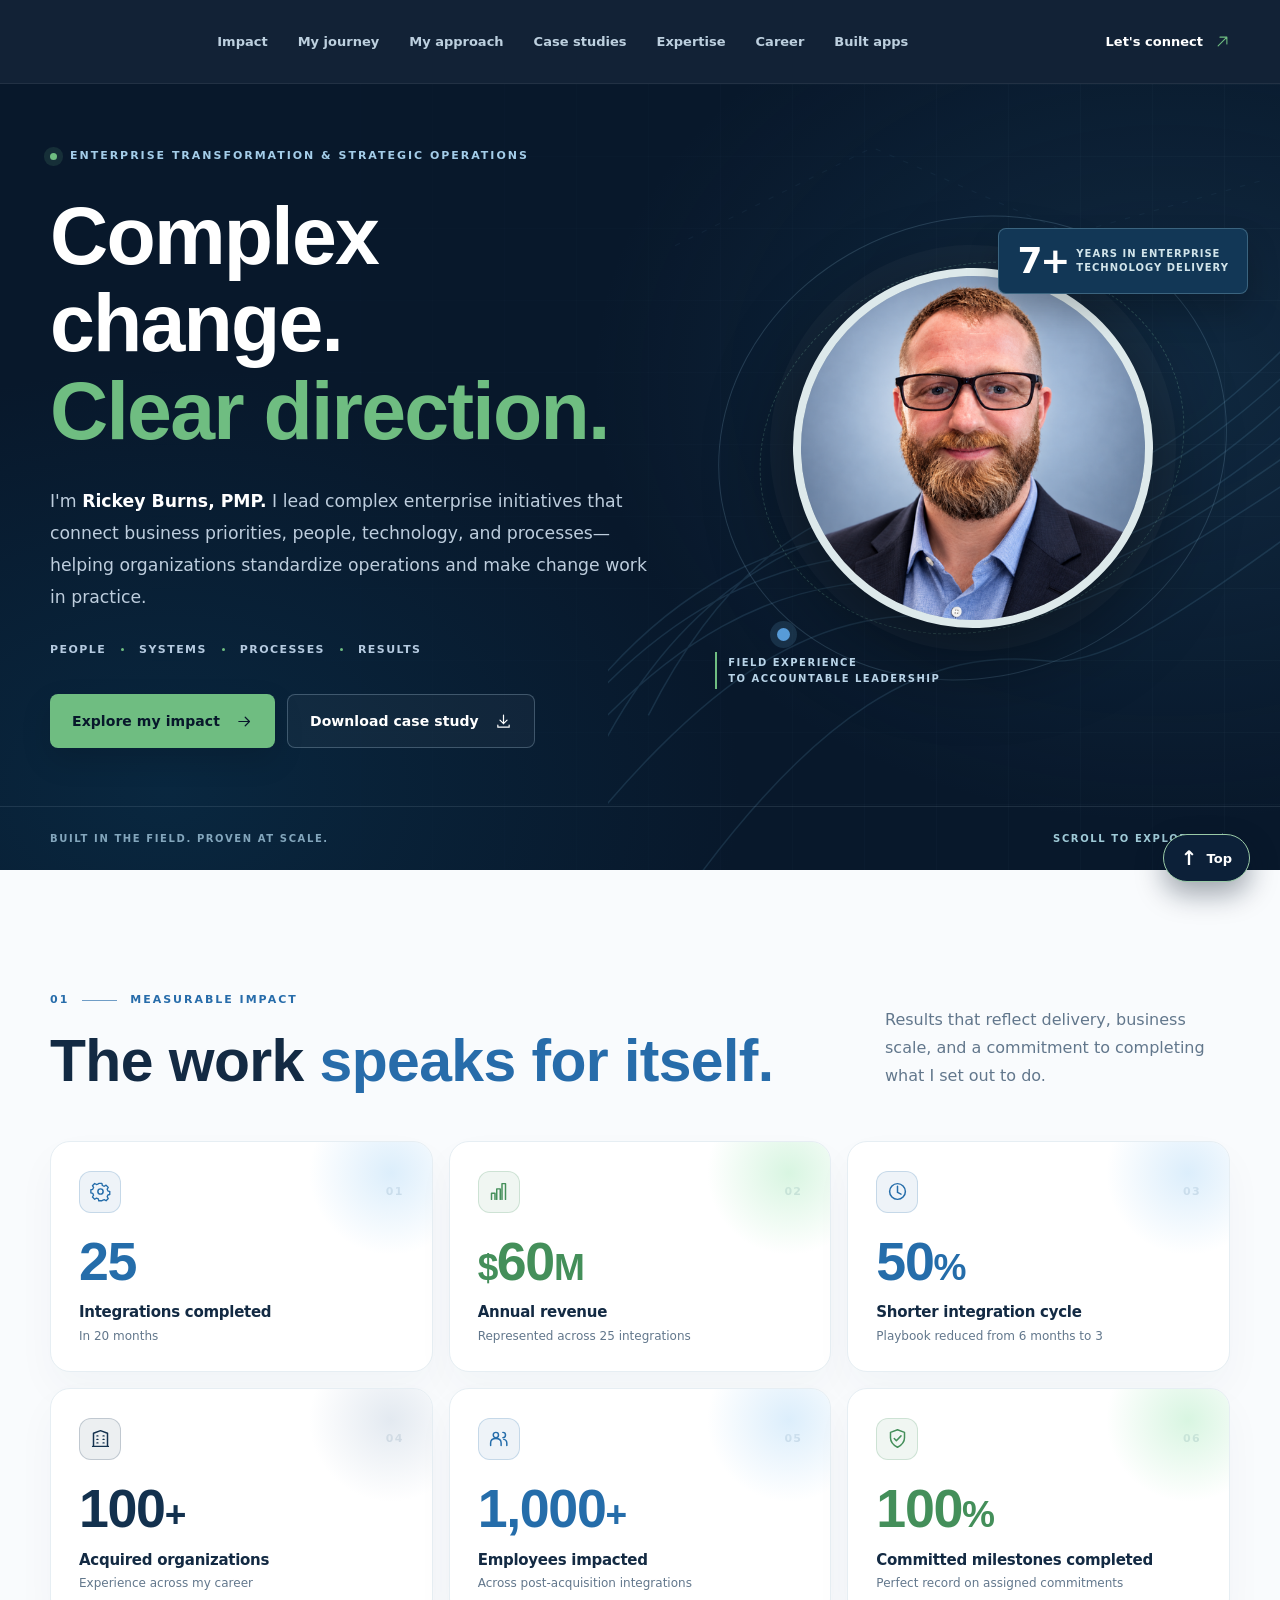
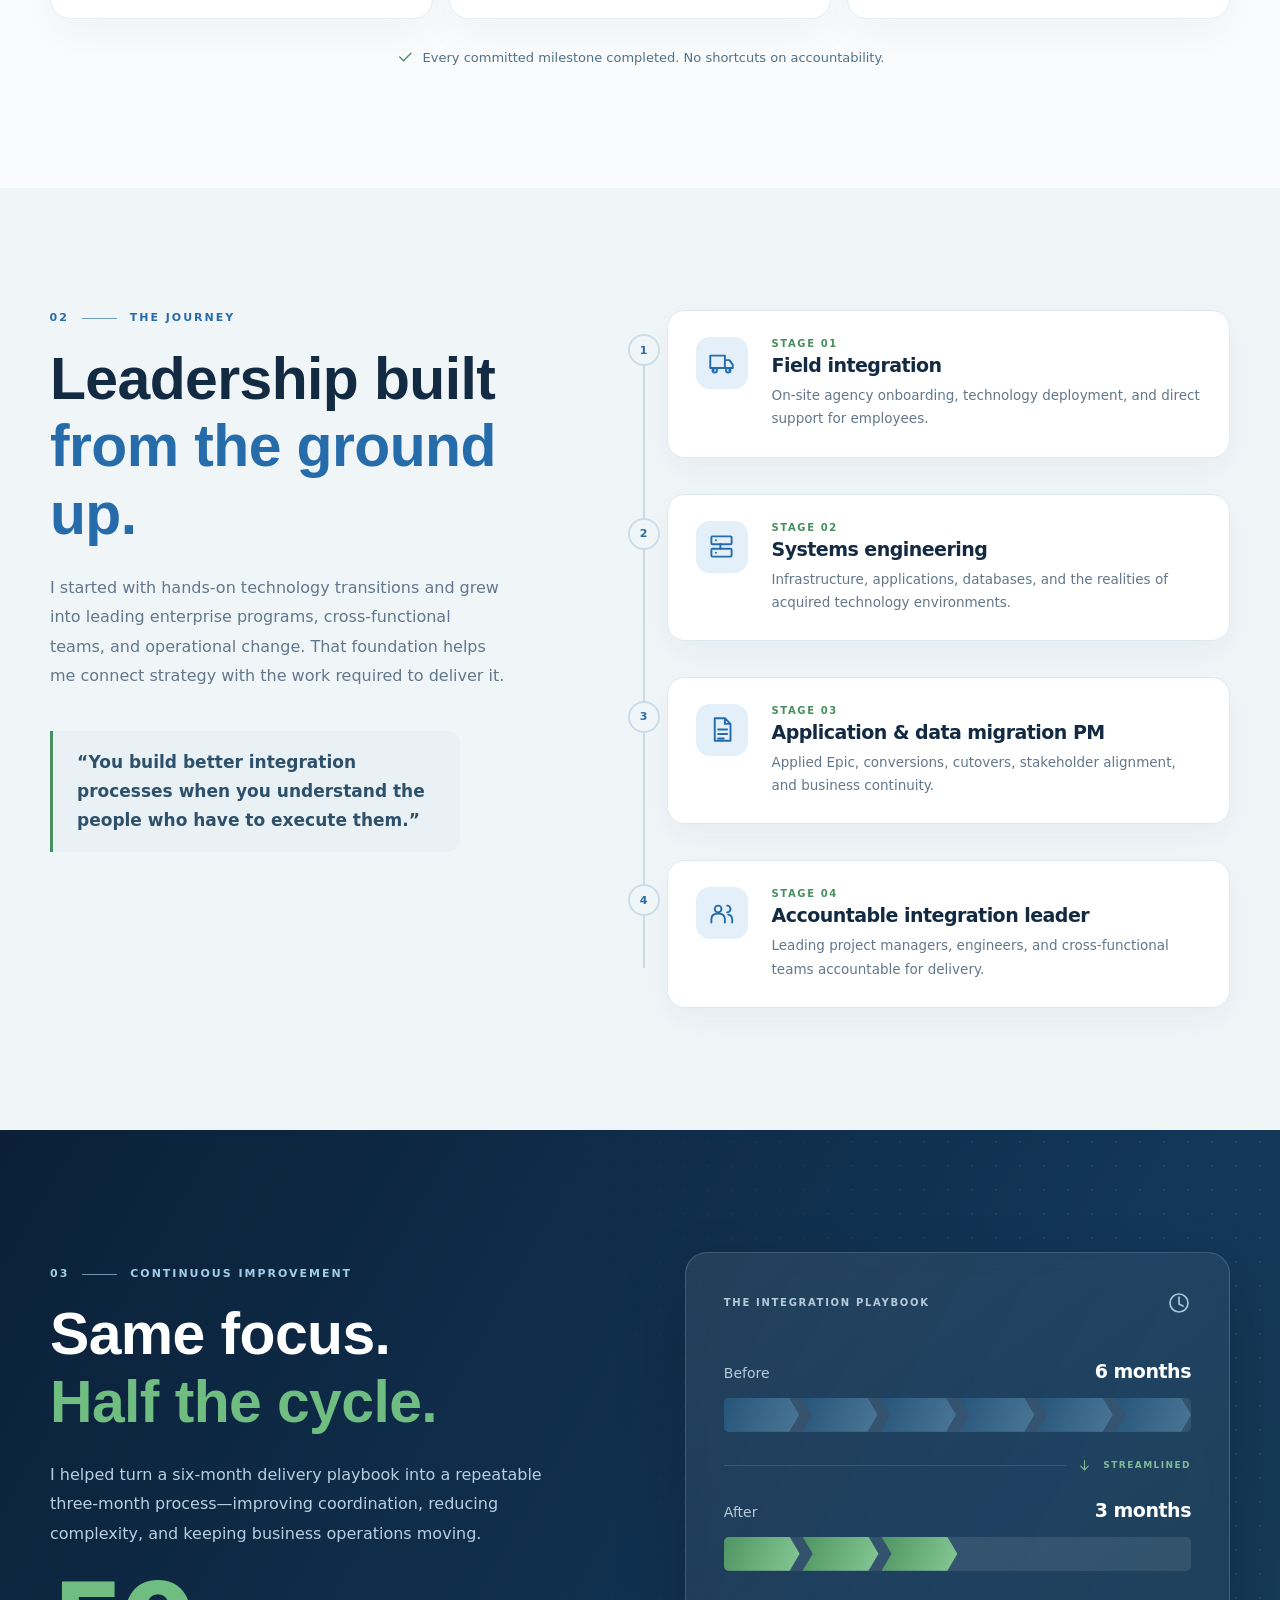
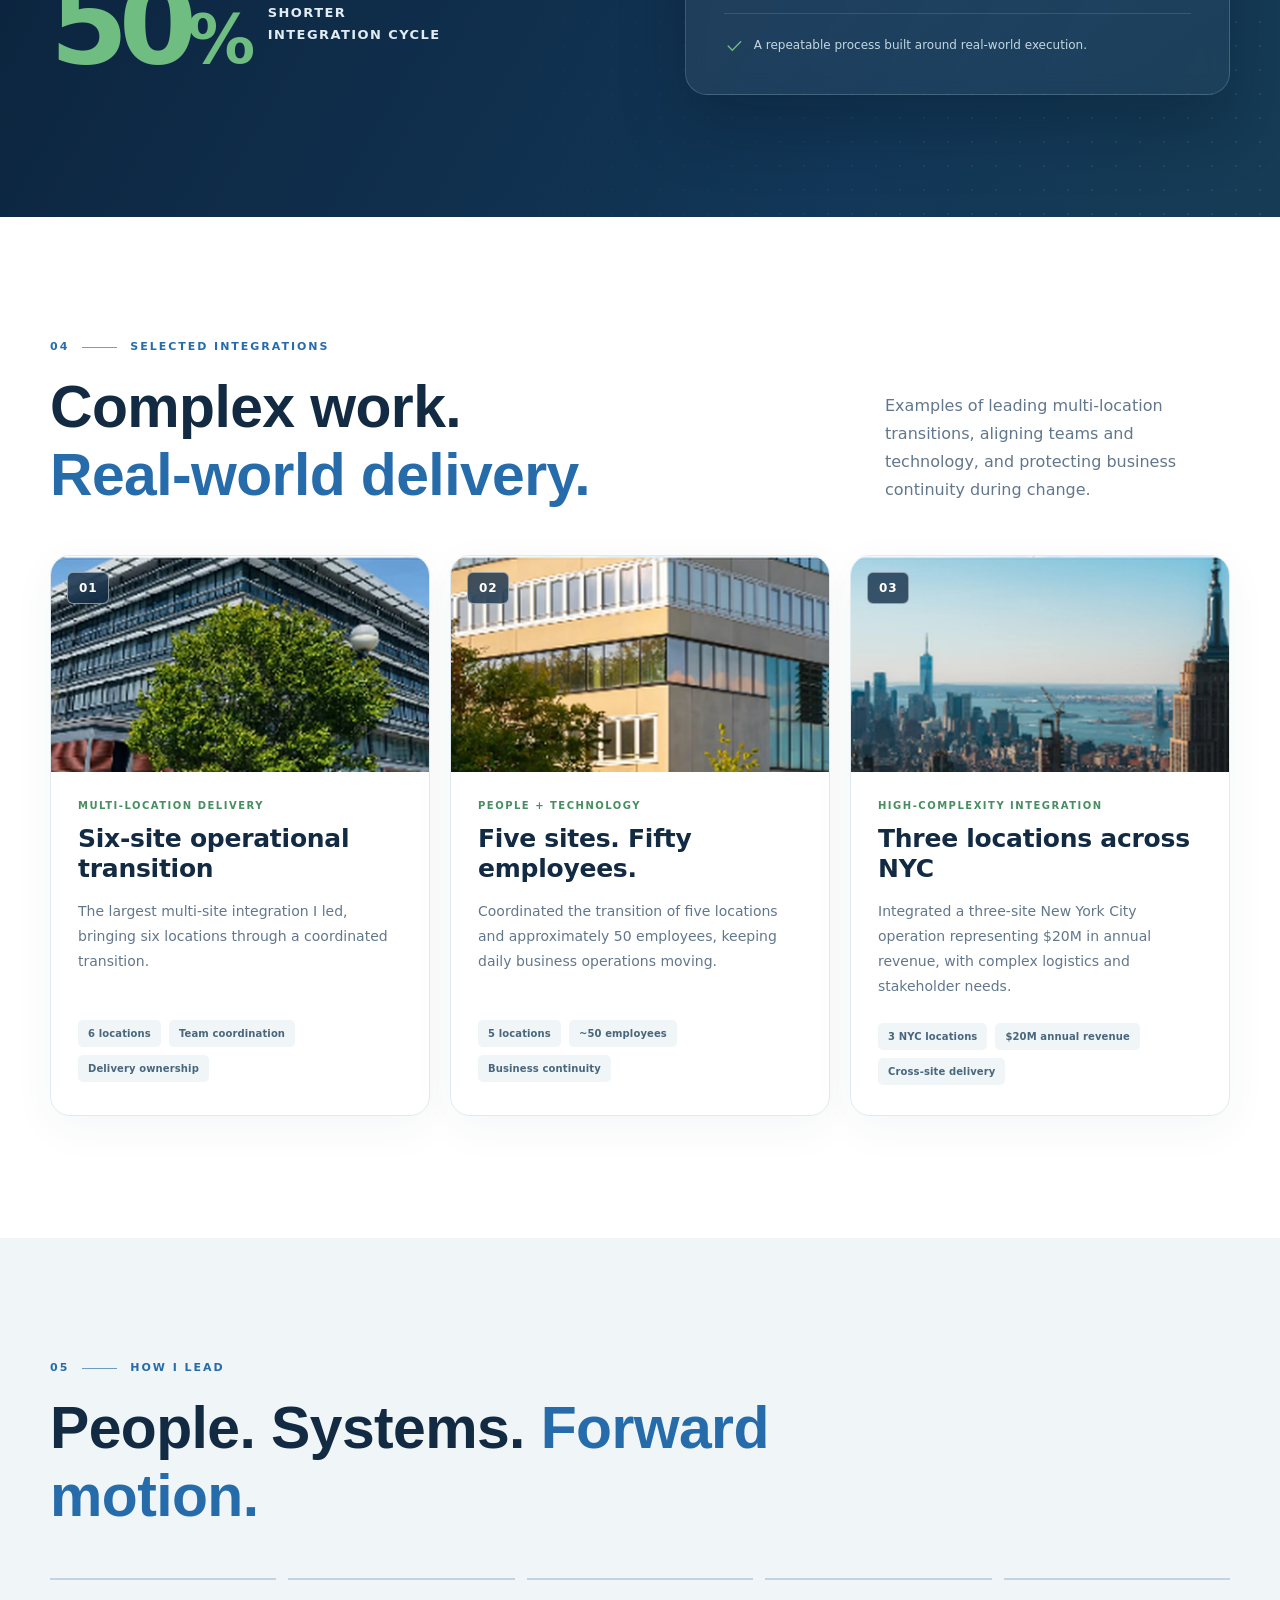
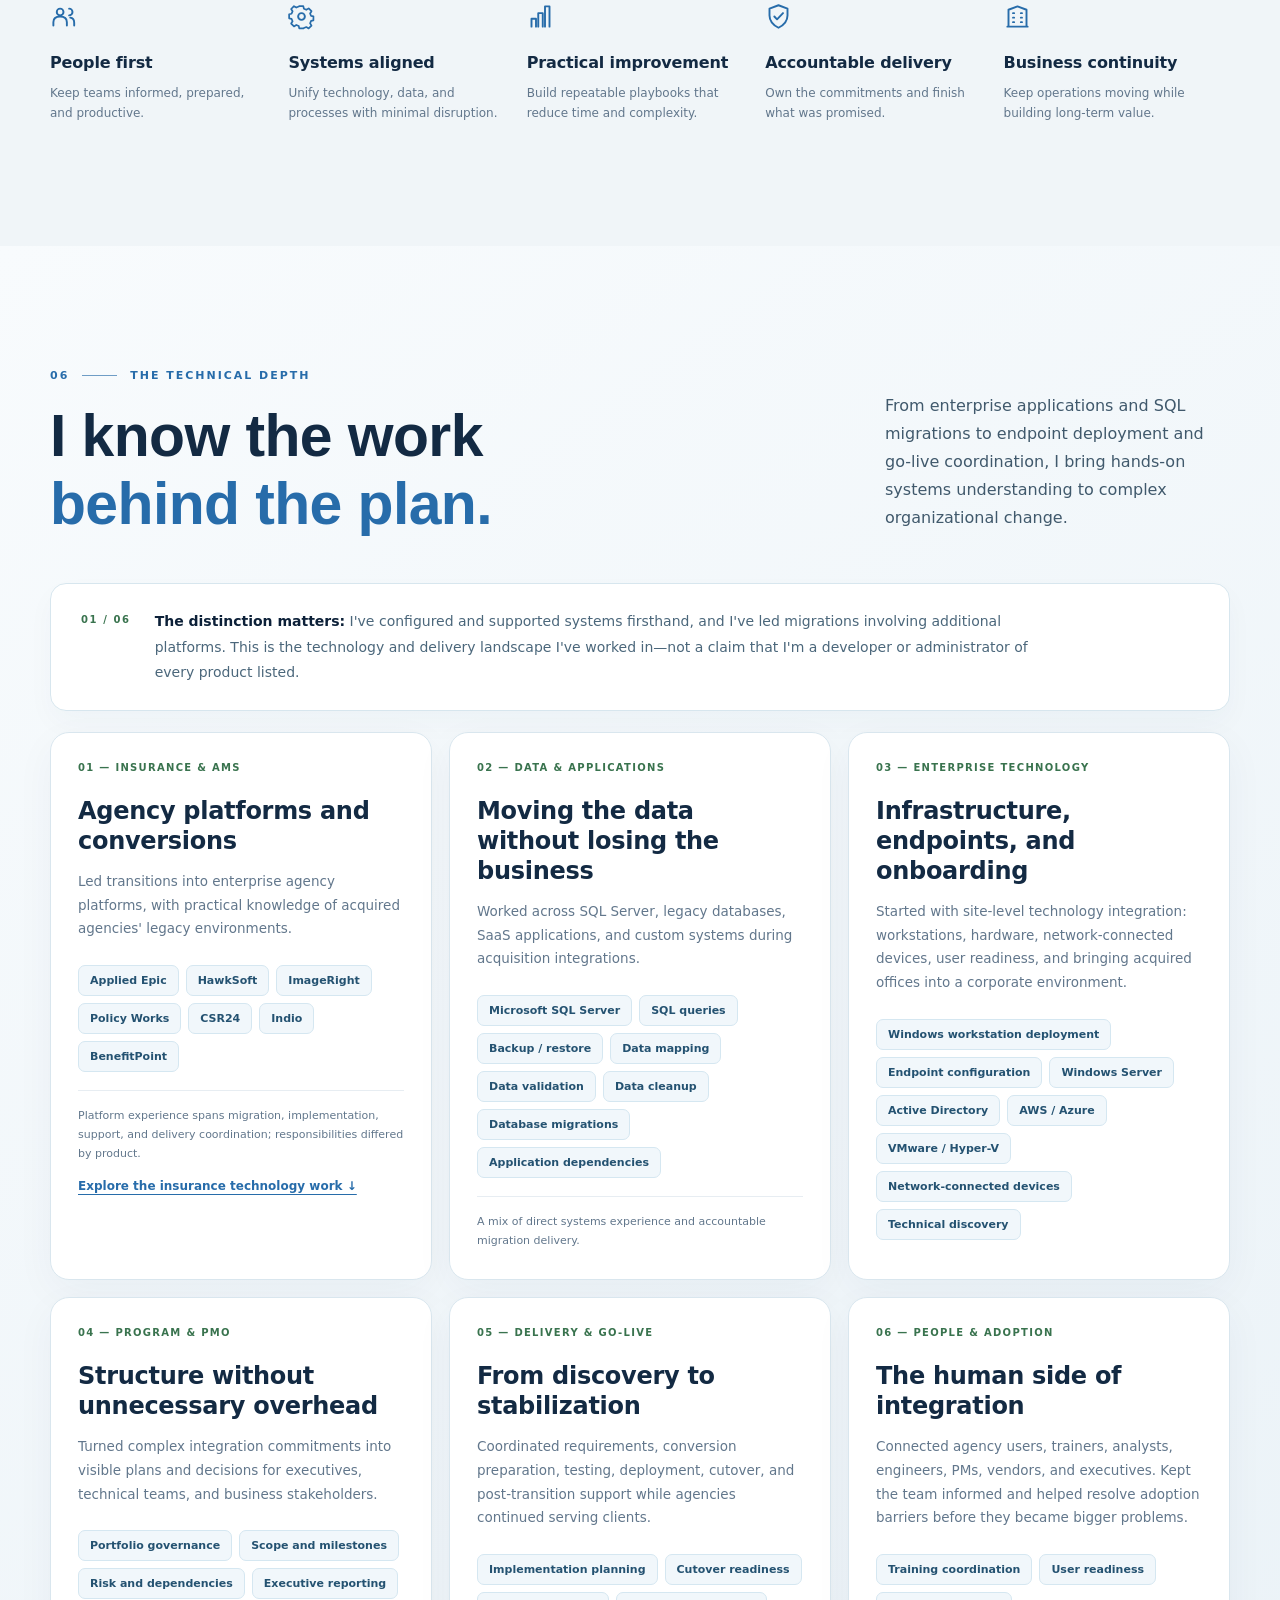
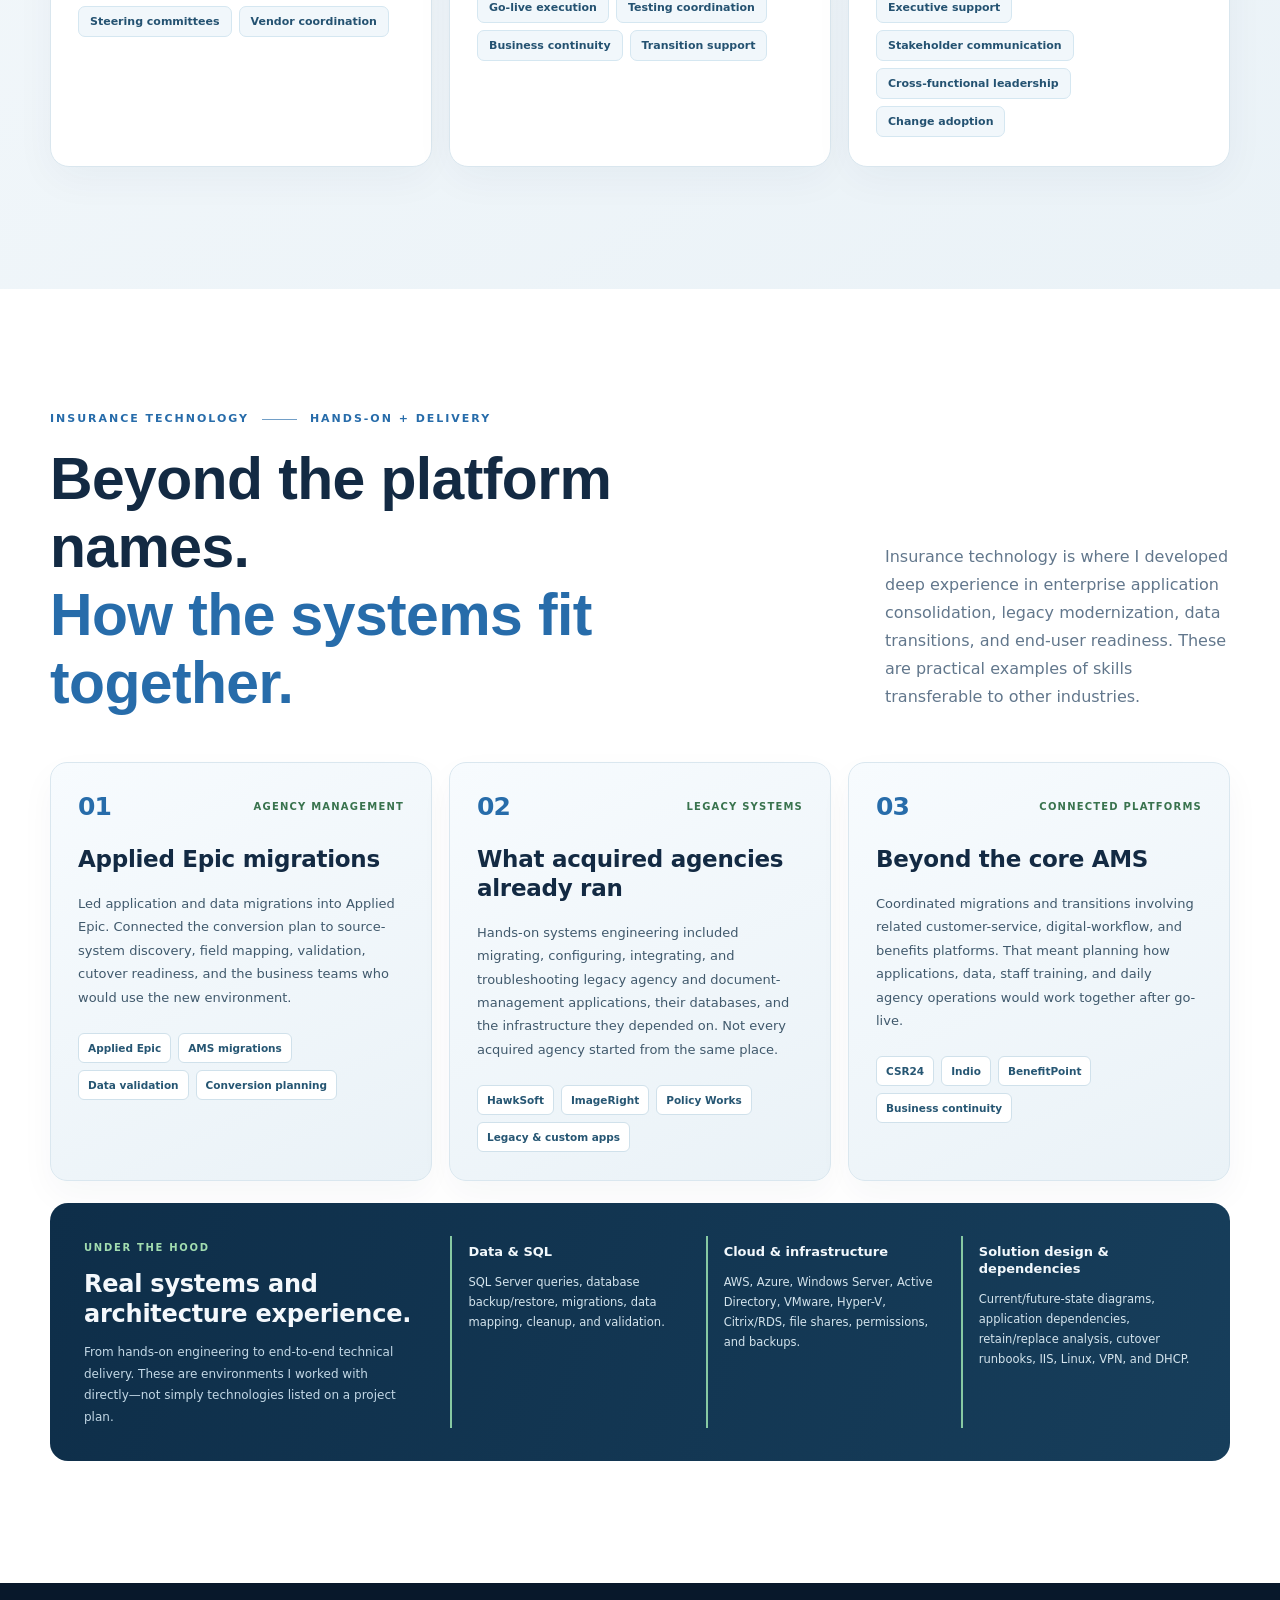
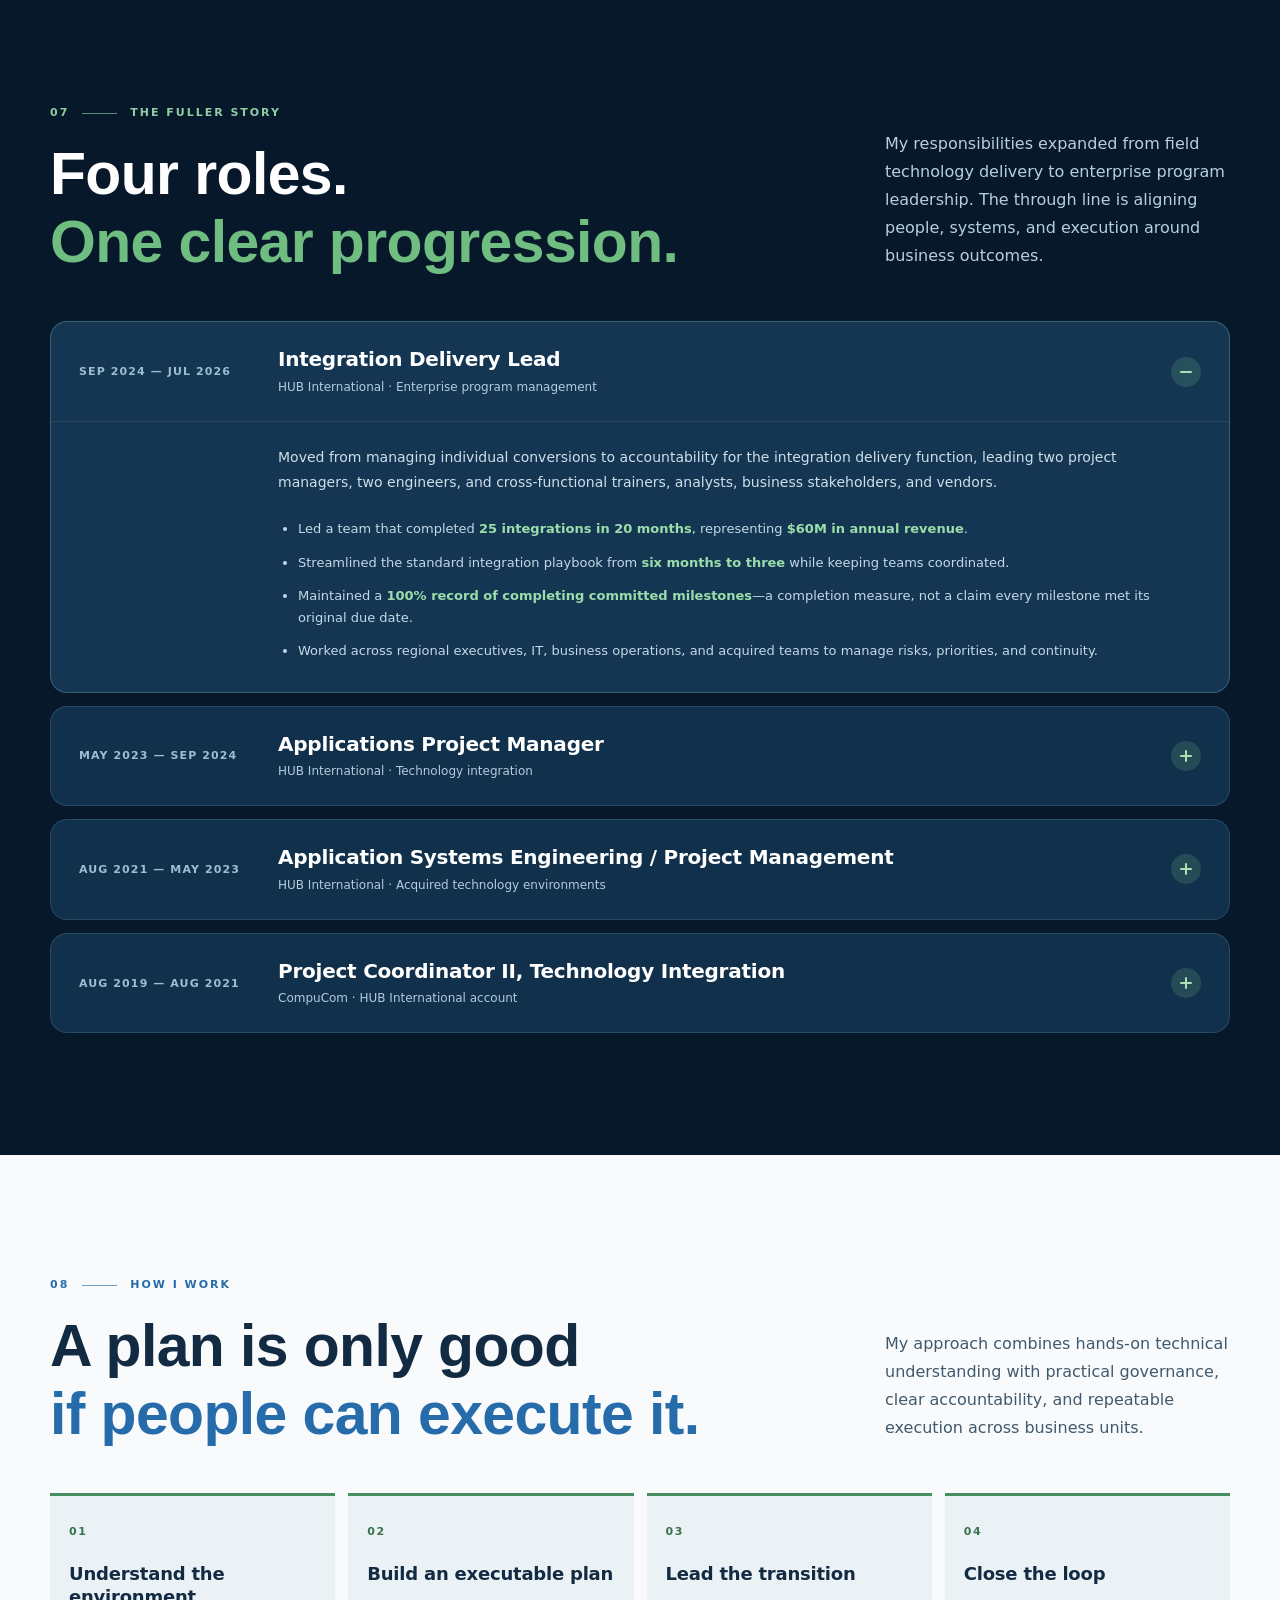
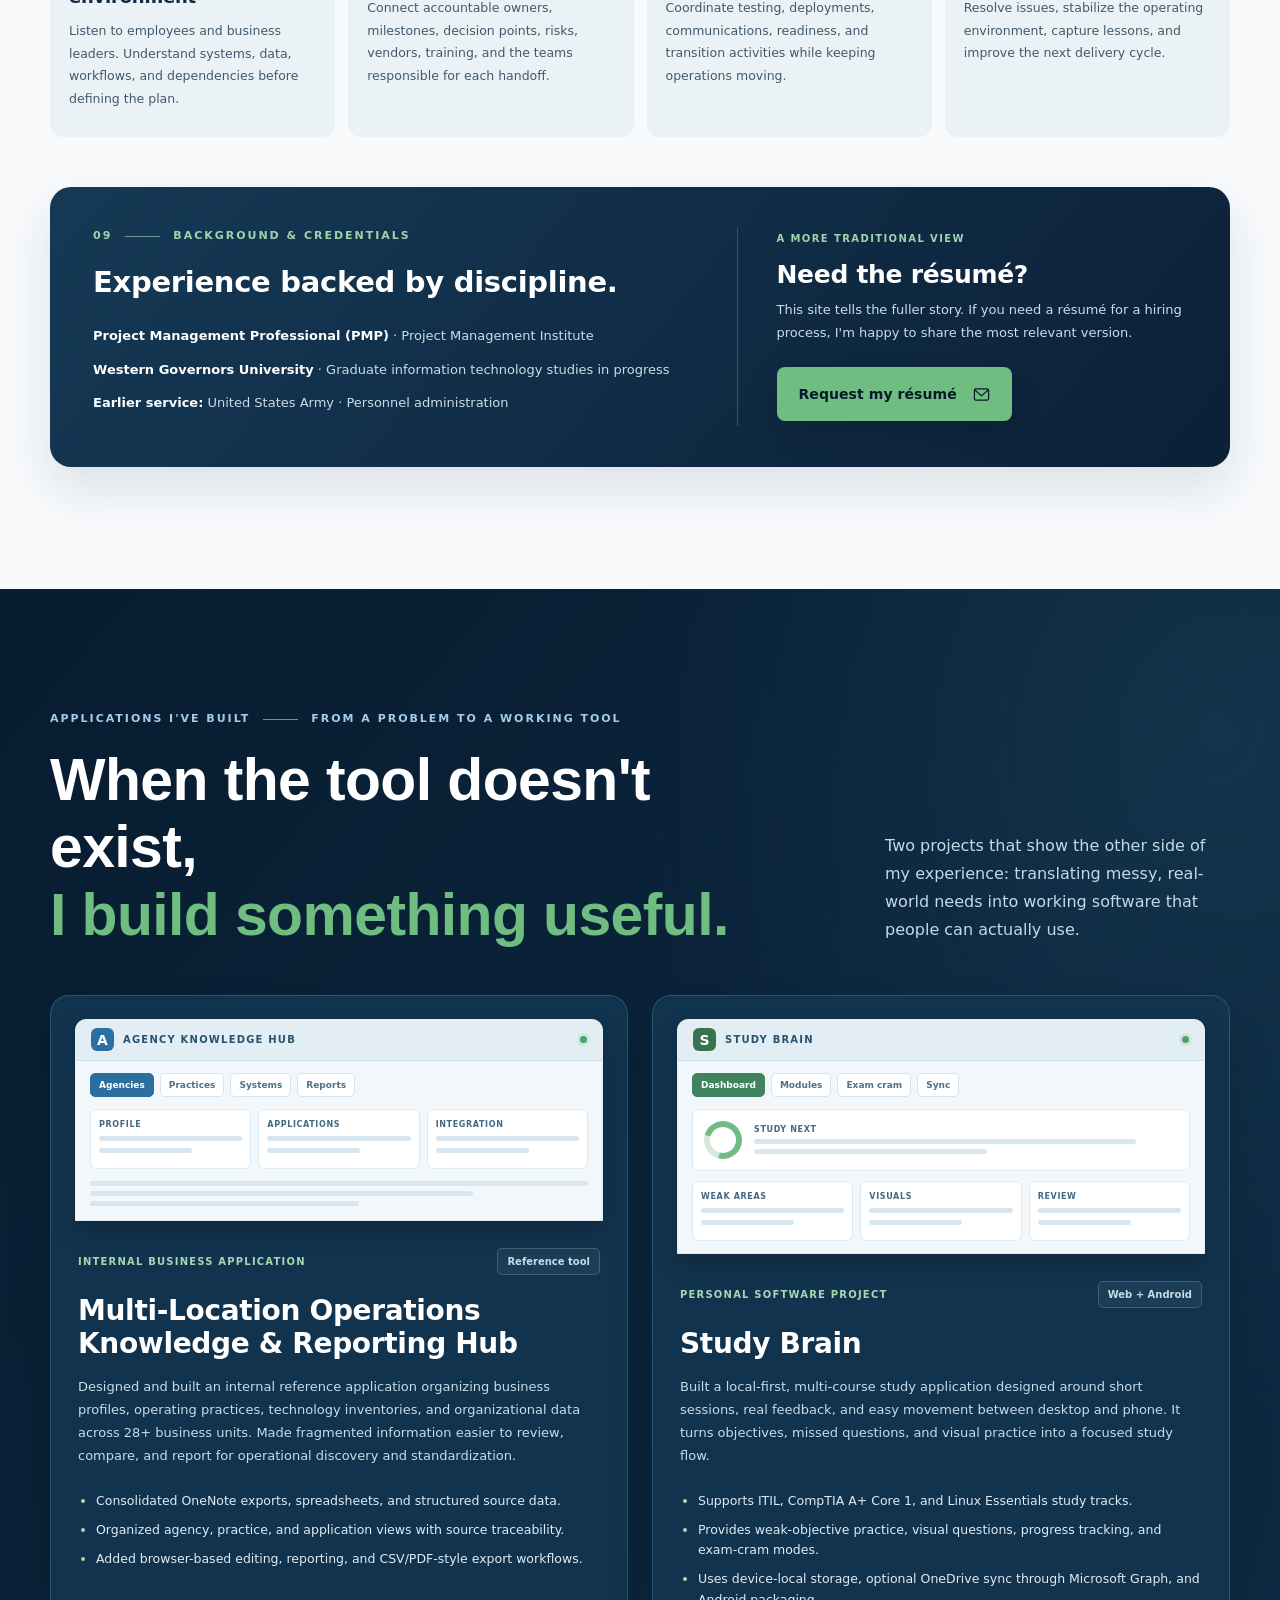
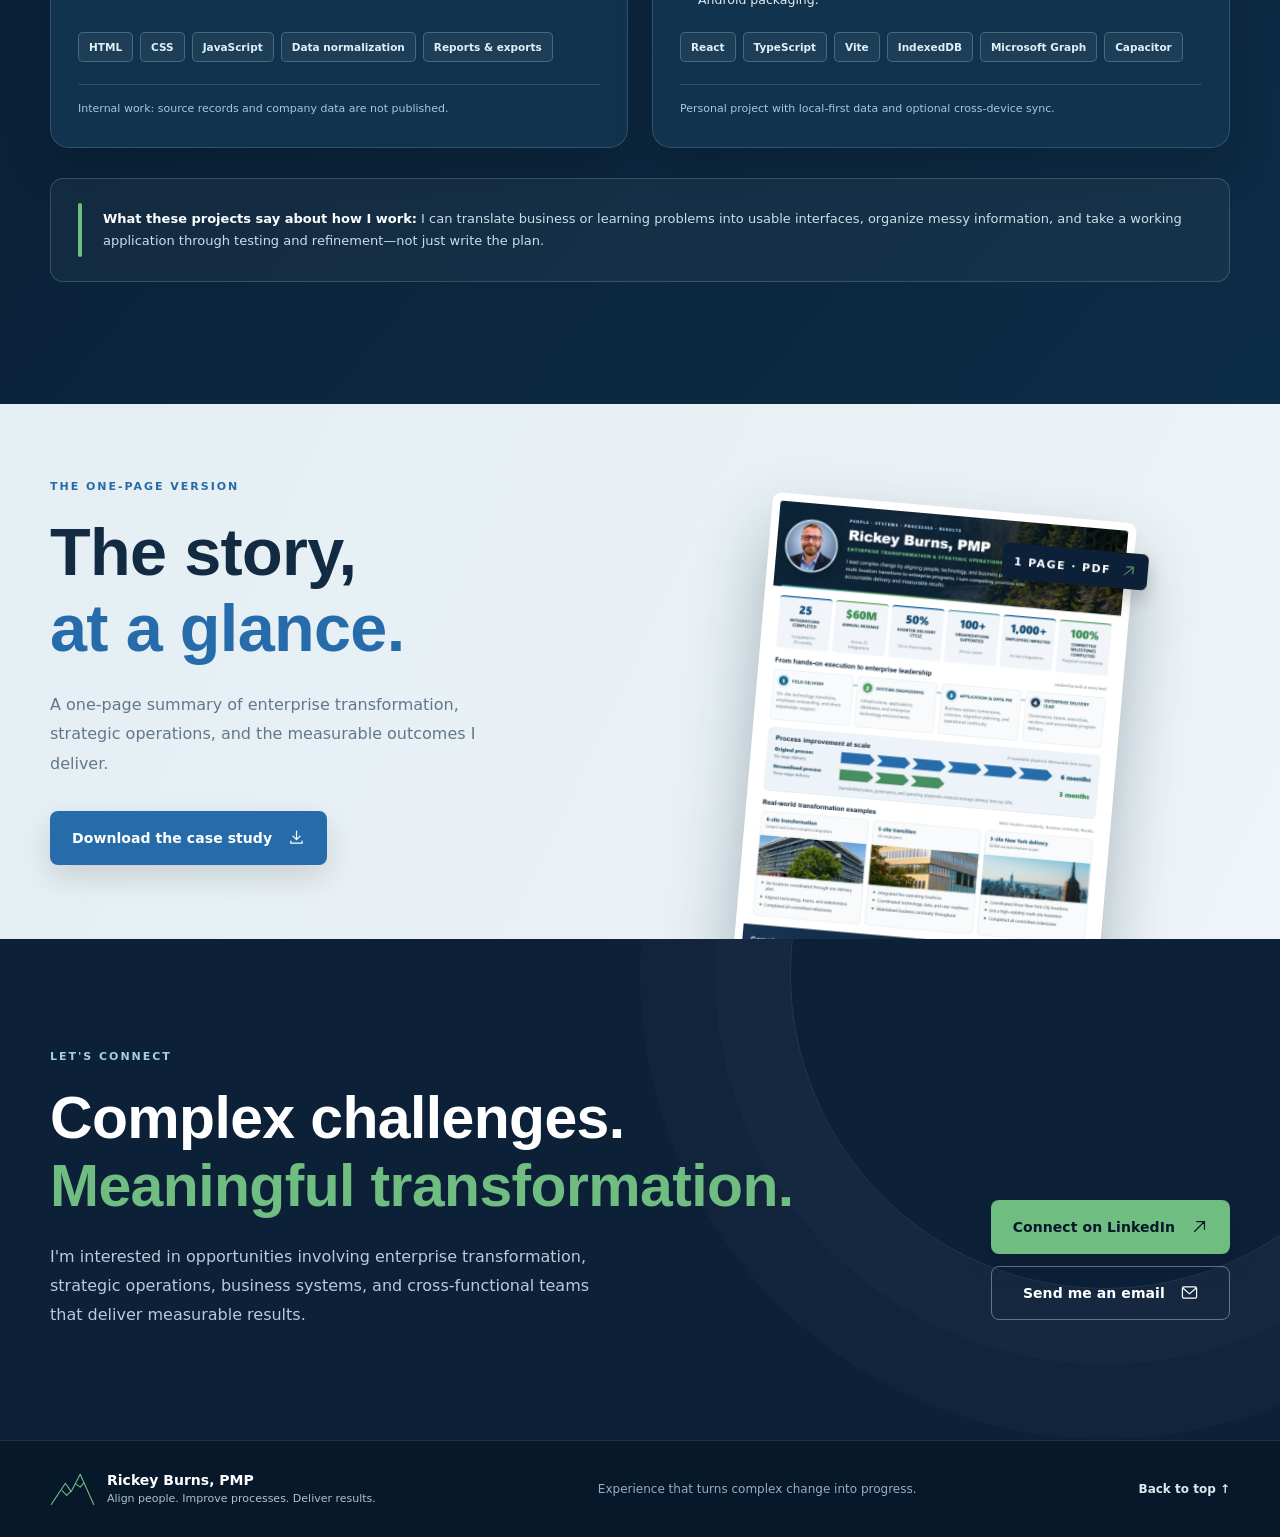
==== index.html @ 91aceefe "Correct team size and broaden contact and footer wording" ====
<!doctype html>
<html lang="en">
<head>
  <meta charset="utf-8">
  <meta name="viewport" content="width=device-width, initial-scale=1">
  <meta name="theme-color" content="#0c2038">
  <meta name="description" content="Rickey Burns, PMP — enterprise transformation and strategic operations leadership. Experience in business systems, multi-location integrations, process improvement, and measurable delivery outcomes.">
  <meta property="og:type" content="website">
  <meta property="og:title" content="Rickey Burns, PMP | Enterprise Transformation & Strategic Operations">
  <meta property="og:description" content="Business transformation leadership built from the field up. Explore experience connecting people, systems, processes, and operations.">
  <title>Rickey Burns, PMP — Enterprise Transformation & Strategic Operations</title>
  <link rel="icon" type="image/svg+xml" href="assets/images/favicon.svg">
  <link rel="preload" as="image" href="assets/images/rickey-burns.webp">
  <link rel="stylesheet" href="assets/css/styles.css">
  <link rel="stylesheet" href="assets/css/expanded.css">
  <script src="assets/js/content.js" defer></script>
  <script src="assets/js/main.js" defer></script>
</head>
<body>
  <a class="skip-link" href="#main">Skip to content</a>
  <div id="scroll-progress" aria-hidden="true"></div>

  <svg class="icon-defs" xmlns="http://www.w3.org/2000/svg" aria-hidden="true" focusable="false">
    <symbol id="icon-arrow" viewBox="0 0 24 24"><path d="M4 12h15m-6-6 6 6-6 6"/></symbol>
    <symbol id="icon-up-right" viewBox="0 0 24 24"><path d="M5 19 19 5M8 5h11v11"/></symbol>
    <symbol id="icon-download" viewBox="0 0 24 24"><path d="M12 3v12m-5-5 5 5 5-5M4 17v3h16v-3"/></symbol>
    <symbol id="icon-check" viewBox="0 0 24 24"><path d="m5 12 5 5L20 7"/></symbol>
    <symbol id="icon-building" viewBox="0 0 24 24"><path d="M4 21V6l8-3 8 3v15M3 21h18M8 9h1m6 0h1M8 13h1m6 0h1M8 17h1m6 0h1"/></symbol>
    <symbol id="icon-people" viewBox="0 0 24 24"><circle cx="9" cy="8" r="3"/><path d="M3 20v-3c0-3 2-5 6-5s6 2 6 5v3M17 5a3 3 0 0 1 0 6m1 2c2.5.3 3.5 2 3.5 4.5V20"/></symbol>
    <symbol id="icon-gear" viewBox="0 0 24 24"><circle cx="12" cy="12" r="3"/><path d="M10 2h4l.6 2.6 2.4 1 2.3-1.4 2.8 2.8-1.4 2.3 1 2.4 2.3.3v4l-2.3.5-1 2.4 1.4 2.3-2.8 2.8-2.3-1.4-2.4 1L14 24h-4l-.5-2.4-2.4-1-2.3 1.4-2.8-2.8 1.4-2.3-1-2.4L0 14v-4l2.4-.5 1-2.4L2 4.8 4.8 2l2.3 1.4 2.4-1z" transform="translate(1 1) scale(.9)"/></symbol>
    <symbol id="icon-clock" viewBox="0 0 24 24"><circle cx="12" cy="12" r="9"/><path d="M12 6v7l4 2"/></symbol>
    <symbol id="icon-shield" viewBox="0 0 24 24"><path d="M12 2 20 5v6c0 5-3.3 8.5-8 11-4.7-2.5-8-6-8-11V5z"/><path d="m8.3 12 2.4 2.5L16 9"/></symbol>
    <symbol id="icon-server" viewBox="0 0 24 24"><rect x="3" y="3" width="18" height="7" rx="1"/><rect x="3" y="14" width="18" height="7" rx="1"/><path d="M7 6.5h.01M7 17.5h.01M11 10v4"/></symbol>
    <symbol id="icon-document" viewBox="0 0 24 24"><path d="M6 2h9l5 5v15H6zM15 2v5h5M9 12h8M9 16h8M9 20h5"/></symbol>
    <symbol id="icon-truck" viewBox="0 0 24 24"><path d="M2 5h13v11H2zM15 9h4l3 4v3h-7M5 16v2m14-2v2"/><circle cx="6" cy="18" r="2"/><circle cx="18" cy="18" r="2"/></symbol>
    <symbol id="icon-briefcase" viewBox="0 0 24 24"><rect x="2" y="7" width="20" height="14" rx="2"/><path d="M8 7V4h8v3M2 13c6 4 14 4 20 0"/></symbol>
    <symbol id="icon-bars" viewBox="0 0 24 24"><path d="M4 21v-7h4v7M10 21V9h4v12M16 21V3h4v18"/></symbol>
    <symbol id="icon-linkedin" viewBox="0 0 24 24"><rect x="2" y="2" width="20" height="20" rx="3"/><path d="M7 10v8m0-11v.2M11 18v-8m0 3c0-4 6-4 6 .3V18"/></symbol>
    <symbol id="icon-mail" viewBox="0 0 24 24"><rect x="2" y="4" width="20" height="16" rx="2"/><path d="m3 6 9 8 9-8"/></symbol>
    <symbol id="icon-mountain" viewBox="0 0 70 60"><path d="m2 54 22-33 9 13L47 7l21 47M19 33l7 7 8-8M40 22l7 5 6-7"/></symbol>
  </svg>

  <header class="site-header" id="top">
    <div class="shell nav-shell">
      <nav class="desktop-nav" aria-label="Main navigation">
        <a href="#impact">Impact</a><a href="#journey">My journey</a><a href="#approach">My approach</a><a href="#experience">Case studies</a><a href="#expertise">Expertise</a><a href="#career-depth">Career</a><a href="#projects">Built apps</a>
      </nav>
      <a class="nav-contact" href="#contact">Let's connect <svg class="icon" aria-hidden="true"><use href="#icon-up-right"/></svg></a>
      <button class="menu-toggle" id="menu-toggle" type="button" aria-label="Open navigation" aria-expanded="false" aria-controls="mobile-nav"><span></span><span></span><span></span></button>
    </div>
    <nav class="mobile-nav" id="mobile-nav" aria-label="Mobile navigation" hidden>
      <a href="#impact">Impact</a><a href="#journey">My journey</a><a href="#approach">My approach</a><a href="#experience">Case studies</a><a href="#expertise">Expertise</a><a href="#career-depth">Career</a><a href="#projects">Built apps</a><a href="#contact">Connect</a>
    </nav>
  </header>

  <main id="main">
    <section class="hero" aria-labelledby="hero-title">
      <div class="hero-mesh" aria-hidden="true"></div>
      <svg class="hero-topography" viewBox="0 0 800 700" fill="none" aria-hidden="true" preserveAspectRatio="xMidYMid slice">
        <path d="M90 555c85-167 191-221 342-214s251-134 381-257M42 593c84-165 208-232 378-230S689 225 845 88M-28 623c115-193 253-259 433-238S696 232 858 118M-58 662c138-210 275-278 458-254S721 238 872 152M-68 702c162-234 292-291 455-268S708 269 893 186M-28 738c187-253 296-290 427-273S738 275 895 224M85 781c160-246 275-289 377-277S750 312 905 258" stroke="currentColor" stroke-width="1.4"/>
        <path d="M115 115 300 23l186 81 182-51" stroke="currentColor" opacity=".4" stroke-width="1" stroke-dasharray="5 9"/>
      </svg>
      <div class="shell hero-layout">
        <div class="hero-content" data-reveal>
          <div class="eyebrow light"><span class="signal-dot"></span> ENTERPRISE TRANSFORMATION & STRATEGIC OPERATIONS</div>
          <h1 id="hero-title">Complex change.<br><em>Clear direction.</em></h1>
          <p class="hero-intro">I'm <strong>Rickey Burns, PMP.</strong> I lead complex enterprise initiatives that connect business priorities, people, technology, and processes—helping organizations standardize operations and make change work in practice.</p>
          <div class="hero-pillars" aria-label="Leadership priorities"><span>People</span><i></i><span>Systems</span><i></i><span>Processes</span><i></i><span>Results</span></div>
          <div class="hero-actions">
            <a class="btn btn-primary" href="#impact">Explore my impact <svg class="icon" aria-hidden="true"><use href="#icon-arrow"/></svg></a>
            <a class="btn btn-ghost" href="assets/docs/Rickey_Burns_Enterprise_Transformation_Case_Study.pdf" download="Rickey_Burns_Enterprise_Transformation_Case_Study.pdf">Download case study <svg class="icon" aria-hidden="true"><use href="#icon-download"/></svg></a>
          </div>
        </div>
        <div class="hero-visual" data-reveal style="--reveal-delay: .18s">
          <div class="hero-photo-orbit orbit-outer"></div><div class="hero-photo-orbit orbit-inner"></div>
          <div class="hero-photo-wrap"><img class="hero-photo" src="assets/images/rickey-burns.webp" alt="Rickey Burns, PMP" width="496" height="496"></div>
          <span class="orbit-point orbit-point-a"></span><span class="orbit-point orbit-point-b"></span>
          <div class="hero-visual-label"><span class="hero-label-line"></span><span>FIELD EXPERIENCE<br>TO ACCOUNTABLE LEADERSHIP</span></div>
          <div class="hero-stamp">7+ <small>years in enterprise<br>technology delivery</small></div>
        </div>
      </div>
      <div class="hero-bottom"><div class="shell hero-bottom-inner"><span>BUILT IN THE FIELD. PROVEN AT SCALE.</span><a href="#impact" aria-label="Scroll to impact"><span>SCROLL TO EXPLORE</span><svg class="icon down-arrow" aria-hidden="true"><use href="#icon-arrow"/></svg></a></div></div>
    </section>

    <section class="section impact-section" id="impact" aria-labelledby="impact-title">
      <div class="shell">
        <div class="section-heading" data-reveal>
          <div><p class="eyebrow">01 <span class="eyebrow-divider"></span> MEASURABLE IMPACT</p><h2 id="impact-title">The work <em>speaks for itself.</em></h2></div>
          <p>Results that reflect delivery, business scale, and a commitment to completing what I set out to do.</p>
        </div>
        <div class="metrics-grid" id="metrics-grid" aria-label="Integration leadership results"></div>
        <div class="impact-footnote" data-reveal><svg class="icon" aria-hidden="true"><use href="#icon-check"/></svg> Every committed milestone completed. No shortcuts on accountability.</div>
      </div>
    </section>

    <section class="section journey-section" id="journey" aria-labelledby="journey-title">
      <div class="shell journey-layout">
        <div class="journey-intro" data-reveal>
          <p class="eyebrow">02 <span class="eyebrow-divider"></span> THE JOURNEY</p>
          <h2 id="journey-title">Leadership built<br><em>from the ground up.</em></h2>
          <p>I started with hands-on technology transitions and grew into leading enterprise programs, cross-functional teams, and operational change. That foundation helps me connect strategy with the work required to deliver it.</p>
          <div class="journey-quote">“You build better integration processes when you understand the people who have to execute them.”</div>
        </div>
        <div class="timeline" id="career-timeline" aria-label="Career progression"></div>
      </div>
    </section>

    <section class="section process-section" id="approach" aria-labelledby="approach-title">
      <div class="process-grid-overlay" aria-hidden="true"></div>
      <div class="shell process-layout">
        <div class="process-copy" data-reveal>
          <p class="eyebrow light">03 <span class="eyebrow-divider"></span> CONTINUOUS IMPROVEMENT</p>
          <h2 id="approach-title">Same focus.<br><em>Half the cycle.</em></h2>
          <p>I helped turn a six-month delivery playbook into a repeatable three-month process—improving coordination, reducing complexity, and keeping business operations moving.</p>
          <div class="process-result"><span>50<span class="percent-mark">%</span></span><p>SHORTER<br>INTEGRATION CYCLE</p></div>
        </div>
        <div class="cycle-card" data-reveal style="--reveal-delay: .12s">
          <div class="cycle-top"><span>THE INTEGRATION PLAYBOOK</span><svg class="icon" aria-hidden="true"><use href="#icon-clock"/></svg></div>
          <div class="cycle-row"><div class="cycle-text"><span>Before</span><strong>6 months</strong></div><div class="cycle-track cycle-before"><div class="cycle-fill"><span></span><span></span><span></span><span></span><span></span><span></span></div></div></div>
          <div class="cycle-divider"><span></span><svg class="icon" aria-hidden="true"><use href="#icon-arrow"/></svg><span>STREAMLINED</span></div>
          <div class="cycle-row"><div class="cycle-text"><span>After</span><strong>3 months</strong></div><div class="cycle-track cycle-after"><div class="cycle-fill"><span></span><span></span><span></span></div></div></div>
          <div class="cycle-note"><svg class="icon" aria-hidden="true"><use href="#icon-check"/></svg> A repeatable process built around real-world execution.</div>
        </div>
      </div>
    </section>

    <section class="section experience-section" id="experience" aria-labelledby="experience-title">
      <div class="shell">
        <div class="section-heading" data-reveal>
          <div><p class="eyebrow">04 <span class="eyebrow-divider"></span> SELECTED INTEGRATIONS</p><h2 id="experience-title">Complex work.<br><em>Real-world delivery.</em></h2></div>
          <p>Examples of leading multi-location transitions, aligning teams and technology, and protecting business continuity during change.</p>
        </div>
        <div class="case-grid" id="case-grid"></div>
      </div>
    </section>

    <section class="section principles-section" id="strengths" aria-labelledby="strengths-title">
      <div class="shell">
        <div class="section-heading narrow" data-reveal><div><p class="eyebrow">05 <span class="eyebrow-divider"></span> HOW I LEAD</p><h2 id="strengths-title">People. Systems. <em>Forward motion.</em></h2></div></div>
        <div class="principles-grid" id="principles-grid"></div>
      </div>
    </section>


    <!-- V2 detailed profile: factual depth behind the approved executive case study. -->
    <section class="section deep-skills-section" id="expertise" aria-labelledby="expertise-title">
      <div class="shell">
        <div class="section-heading" data-reveal>
          <div><p class="eyebrow">06 <span class="eyebrow-divider"></span> THE TECHNICAL DEPTH</p><h2 id="expertise-title">I know the work<br><em>behind the plan.</em></h2></div>
          <p>From enterprise applications and SQL migrations to endpoint deployment and go-live coordination, I bring hands-on systems understanding to complex organizational change.</p>
        </div>
        <div class="skills-intro" data-reveal>
          <span class="skills-intro-mark">01 / 06</span>
          <p><strong>The distinction matters:</strong> I've configured and supported systems firsthand, and I've led migrations involving additional platforms. This is the technology and delivery landscape I've worked in—not a claim that I'm a developer or administrator of every product listed.</p>
        </div>
        <div class="deep-skills-grid">
          <article class="deep-skill-card" data-reveal>
            <span class="skill-category">01 — INSURANCE & AMS</span>
            <h3>Agency platforms and conversions</h3>
            <p>Led transitions into enterprise agency platforms, with practical knowledge of acquired agencies' legacy environments.</p>
            <ul class="skill-pills"><li>Applied Epic</li><li>HawkSoft</li><li>ImageRight</li><li>Policy Works</li><li>CSR24</li><li>Indio</li><li>BenefitPoint</li></ul>
            <p class="skill-qualifier">Platform experience spans migration, implementation, support, and delivery coordination; responsibilities differed by product.</p><a class="skill-next-link" href="#insurance-technology">Explore the insurance technology work ↓</a>
          </article>
          <article class="deep-skill-card" data-reveal>
            <span class="skill-category">02 — DATA & APPLICATIONS</span>
            <h3>Moving the data without losing the business</h3>
            <p>Worked across SQL Server, legacy databases, SaaS applications, and custom systems during acquisition integrations.</p>
            <ul class="skill-pills"><li>Microsoft SQL Server</li><li>SQL queries</li><li>Backup / restore</li><li>Data mapping</li><li>Data validation</li><li>Data cleanup</li><li>Database migrations</li><li>Application dependencies</li></ul>
            <p class="skill-qualifier">A mix of direct systems experience and accountable migration delivery.</p>
          </article>
          <article class="deep-skill-card" data-reveal>
            <span class="skill-category">03 — ENTERPRISE TECHNOLOGY</span>
            <h3>Infrastructure, endpoints, and onboarding</h3>
            <p>Started with site-level technology integration: workstations, hardware, network-connected devices, user readiness, and bringing acquired offices into a corporate environment.</p>
            <ul class="skill-pills"><li>Windows workstation deployment</li><li>Endpoint configuration</li><li>Windows Server</li><li>Active Directory</li><li>AWS / Azure</li><li>VMware / Hyper-V</li><li>Network-connected devices</li><li>Technical discovery</li></ul>
          </article>
          <article class="deep-skill-card" data-reveal>
            <span class="skill-category">04 — PROGRAM & PMO</span>
            <h3>Structure without unnecessary overhead</h3>
            <p>Turned complex integration commitments into visible plans and decisions for executives, technical teams, and business stakeholders.</p>
            <ul class="skill-pills"><li>Portfolio governance</li><li>Scope and milestones</li><li>Risk and dependencies</li><li>Executive reporting</li><li>Steering committees</li><li>Vendor coordination</li></ul>
          </article>
          <article class="deep-skill-card" data-reveal>
            <span class="skill-category">05 — DELIVERY & GO-LIVE</span>
            <h3>From discovery to stabilization</h3>
            <p>Coordinated requirements, conversion preparation, testing, deployment, cutover, and post-transition support while agencies continued serving clients.</p>
            <ul class="skill-pills"><li>Implementation planning</li><li>Cutover readiness</li><li>Go-live execution</li><li>Testing coordination</li><li>Business continuity</li><li>Transition support</li></ul>
          </article>
          <article class="deep-skill-card" data-reveal>
            <span class="skill-category">06 — PEOPLE & ADOPTION</span>
            <h3>The human side of integration</h3>
            <p>Connected agency users, trainers, analysts, engineers, PMs, vendors, and executives. Kept the team informed and helped resolve adoption barriers before they became bigger problems.</p>
            <ul class="skill-pills"><li>Training coordination</li><li>User readiness</li><li>Executive support</li><li>Stakeholder communication</li><li>Cross-functional leadership</li><li>Change adoption</li></ul>
          </article>
        </div>
      </div>
    </section>


    <section class="section insurance-depth-section" id="insurance-technology" aria-labelledby="insurance-technology-title">
      <div class="shell">
        <div class="section-heading" data-reveal>
          <div><p class="eyebrow">INSURANCE TECHNOLOGY <span class="eyebrow-divider"></span> HANDS-ON + DELIVERY</p><h2 id="insurance-technology-title">Beyond the platform names.<br><em>How the systems fit together.</em></h2></div>
          <p>Insurance technology is where I developed deep experience in enterprise application consolidation, legacy modernization, data transitions, and end-user readiness. These are practical examples of skills transferable to other industries.</p>
        </div>
        <div class="insurance-story-grid">
          <article class="insurance-story" data-reveal>
            <div class="insurance-story-header"><span>01</span><span>AGENCY MANAGEMENT</span></div>
            <h3>Applied Epic migrations</h3>
            <p>Led application and data migrations into Applied Epic. Connected the conversion plan to source-system discovery, field mapping, validation, cutover readiness, and the business teams who would use the new environment.</p>
            <div class="insurance-chips"><span>Applied Epic</span><span>AMS migrations</span><span>Data validation</span><span>Conversion planning</span></div>
          </article>
          <article class="insurance-story" data-reveal>
            <div class="insurance-story-header"><span>02</span><span>LEGACY SYSTEMS</span></div>
            <h3>What acquired agencies already ran</h3>
            <p>Hands-on systems engineering included migrating, configuring, integrating, and troubleshooting legacy agency and document-management applications, their databases, and the infrastructure they depended on. Not every acquired agency started from the same place.</p>
            <div class="insurance-chips"><span>HawkSoft</span><span>ImageRight</span><span>Policy Works</span><span>Legacy & custom apps</span></div>
          </article>
          <article class="insurance-story" data-reveal>
            <div class="insurance-story-header"><span>03</span><span>CONNECTED PLATFORMS</span></div>
            <h3>Beyond the core AMS</h3>
            <p>Coordinated migrations and transitions involving related customer-service, digital-workflow, and benefits platforms. That meant planning how applications, data, staff training, and daily agency operations would work together after go-live.</p>
            <div class="insurance-chips"><span>CSR24</span><span>Indio</span><span>BenefitPoint</span><span>Business continuity</span></div>
          </article>
        </div>
        <div class="architecture-panel" data-reveal>
          <div class="architecture-intro"><span class="architecture-mark">UNDER THE HOOD</span><h3>Real systems and architecture experience.</h3><p>From hands-on engineering to end-to-end technical delivery. These are environments I worked with directly—not simply technologies listed on a project plan.</p></div>
          <div class="architecture-columns">
            <div><h4>Data & SQL</h4><p>SQL Server queries, database backup/restore, migrations, data mapping, cleanup, and validation.</p></div>
            <div><h4>Cloud & infrastructure</h4><p>AWS, Azure, Windows Server, Active Directory, VMware, Hyper-V, Citrix/RDS, file shares, permissions, and backups.</p></div>
            <div><h4>Solution design & dependencies</h4><p>Current/future-state diagrams, application dependencies, retain/replace analysis, cutover runbooks, IIS, Linux, VPN, and DHCP.</p></div>
          </div>
        </div>
      </div>
    </section>

    <section class="section deep-career-section" id="career-depth" aria-labelledby="career-depth-title">
      <div class="shell">
        <div class="section-heading" data-reveal>
          <div><p class="eyebrow">07 <span class="eyebrow-divider"></span> THE FULLER STORY</p><h2 id="career-depth-title">Four roles.<br><em>One clear progression.</em></h2></div>
          <p>My responsibilities expanded from field technology delivery to enterprise program leadership. The through line is aligning people, systems, and execution around business outcomes.</p>
        </div>
        <div class="role-list">
          <details class="role-card" open data-reveal>
            <summary><span class="role-years">SEP 2024 — JUL 2026</span><span class="role-heading"><strong>Integration Delivery Lead</strong><small>HUB International · Enterprise program management</small></span><span class="role-toggle" aria-hidden="true"></span></summary>
            <div class="role-body"><p>Moved from managing individual conversions to accountability for the integration delivery function, leading two project managers, two engineers, and cross-functional trainers, analysts, business stakeholders, and vendors.</p>
            <ul><li>Led a team that completed <strong>25 integrations in 20 months</strong>, representing <strong>$60M in annual revenue</strong>.</li><li>Streamlined the standard integration playbook from <strong>six months to three</strong> while keeping teams coordinated.</li><li>Maintained a <strong>100% record of completing committed milestones</strong>—a completion measure, not a claim every milestone met its original due date.</li><li>Worked across regional executives, IT, business operations, and acquired teams to manage risks, priorities, and continuity.</li></ul></div>
          </details>
          <details class="role-card" data-reveal>
            <summary><span class="role-years">MAY 2023 — SEP 2024</span><span class="role-heading"><strong>Applications Project Manager</strong><small>HUB International · Technology integration</small></span><span class="role-toggle" aria-hidden="true"></span></summary>
            <div class="role-body"><p>Led application and data transitions for acquired organizations, coordinating conversion work and the people needed to make the new tools usable.</p>
            <ul><li>Managed migrations into Applied Epic and related enterprise platforms, including CSR24, Indio, and BenefitPoint.</li><li>Coordinated data review, mapping, validation, training, testing, and cutover for transitions supporting <strong>250+ end users</strong>.</li><li>Led stakeholder meetings and dependencies across business teams, analysts, training staff, and technical specialists.</li><li>Improved repeatability with practical implementation artifacts and a focus on post-go-live adoption.</li></ul></div>
          </details>
          <details class="role-card" data-reveal>
            <summary><span class="role-years">AUG 2021 — MAY 2023</span><span class="role-heading"><strong>Application Systems Engineering / Project Management</strong><small>HUB International · Acquired technology environments</small></span><span class="role-toggle" aria-hidden="true"></span></summary>
            <div class="role-body"><p>Combined systems knowledge with project ownership, connecting what the existing technology could do with what a newly acquired agency needed on day one.</p>
            <ul><li>Personally led technology integrations for <strong>30+ acquired organizations</strong>.</li><li>Worked with SQL databases, SaaS applications, custom systems, infrastructure, and application dependencies.</li><li>Coordinated technical discovery and migrations while protecting data integrity and minimizing disruption.</li><li>Partnered with regional leadership and acquisition teams to prioritize integration needs.</li></ul></div>
          </details>
          <details class="role-card" data-reveal>
            <summary><span class="role-years">AUG 2019 — AUG 2021</span><span class="role-heading"><strong>Project Coordinator II, Technology Integration</strong><small>CompuCom · HUB International account</small></span><span class="role-toggle" aria-hidden="true"></span></summary>
            <div class="role-body"><p>This is where integration became real: arriving on site, setting up technology, solving employee problems, and making sure people could get back to work.</p>
            <ul><li>Delivered <strong>20+ on-site integrations</strong> involving workstation deployment, hardware, user onboarding, and enterprise systems.</li><li>Recruited and led a team of <strong>four field technicians</strong>.</li><li>Supported senior executives directly during critical technology transitions.</li><li>Built a frontline perspective that still shapes how I plan, communicate, and lead integrations today.</li></ul></div>
          </details>
        </div>
      </div>
    </section>

    <section class="section deep-delivery-section" id="delivery" aria-labelledby="delivery-title">
      <div class="shell">
        <div class="section-heading" data-reveal>
          <div><p class="eyebrow">08 <span class="eyebrow-divider"></span> HOW I WORK</p><h2 id="delivery-title">A plan is only good<br><em>if people can execute it.</em></h2></div>
          <p>My approach combines hands-on technical understanding with practical governance, clear accountability, and repeatable execution across business units.</p>
        </div>
        <div class="delivery-grid">
          <article data-reveal><span class="delivery-number">01</span><h3>Understand the environment</h3><p>Listen to employees and business leaders. Understand systems, data, workflows, and dependencies before defining the plan.</p></article>
          <article data-reveal><span class="delivery-number">02</span><h3>Build an executable plan</h3><p>Connect accountable owners, milestones, decision points, risks, vendors, training, and the teams responsible for each handoff.</p></article>
          <article data-reveal><span class="delivery-number">03</span><h3>Lead the transition</h3><p>Coordinate testing, deployments, communications, readiness, and transition activities while keeping operations moving.</p></article>
          <article data-reveal><span class="delivery-number">04</span><h3>Close the loop</h3><p>Resolve issues, stabilize the operating environment, capture lessons, and improve the next delivery cycle.</p></article>
        </div>
        <div class="credentials-panel" data-reveal>
          <div><p class="eyebrow">09 <span class="eyebrow-divider"></span> BACKGROUND & CREDENTIALS</p><h3>Experience backed by discipline.</h3><p><strong>Project Management Professional (PMP)</strong> · Project Management Institute</p><p><strong>Western Governors University</strong> · Graduate information technology studies in progress</p><p><strong>Earlier service:</strong> United States Army · Personnel administration</p></div>
          <div class="resume-panel"><span class="resume-panel-label">A MORE TRADITIONAL VIEW</span><h4>Need the résumé?</h4><p>This site tells the fuller story. If you need a résumé for a hiring process, I'm happy to share the most relevant version.</p><a class="btn btn-primary" href="mailto:rickeyburns27@gmail.com?subject=Rickey%20Burns%20-%20Resume%20Request">Request my résumé <svg class="icon" aria-hidden="true"><use href="#icon-mail"/></svg></a></div>
        </div>
      </div>
    </section>


    <section class="section built-apps-section" id="projects" aria-labelledby="projects-title">
      <div class="shell">
        <div class="section-heading" data-reveal>
          <div><p class="eyebrow light">APPLICATIONS I'VE BUILT <span class="eyebrow-divider"></span> FROM A PROBLEM TO A WORKING TOOL</p><h2 id="projects-title">When the tool doesn't exist,<br><em>I build something useful.</em></h2></div>
          <p>Two projects that show the other side of my experience: translating messy, real-world needs into working software that people can actually use.</p>
        </div>
        <div class="built-apps-grid">
          <article class="built-app-card" data-reveal>
            <div class="app-preview" aria-hidden="true">
              <div class="app-preview-bar"><span class="app-preview-logo">A</span><span>AGENCY KNOWLEDGE HUB</span><span class="app-preview-dot"></span></div>
              <div class="app-preview-content">
                <div class="app-preview-tabs"><span class="selected">Agencies</span><span>Practices</span><span>Systems</span><span>Reports</span></div>
                <div class="app-preview-summary"><span><strong>PROFILE</strong><i></i><i></i></span><span><strong>APPLICATIONS</strong><i></i><i></i></span><span><strong>INTEGRATION</strong><i></i><i></i></span></div>
                <div class="app-preview-lines"><i></i><i></i><i></i></div>
              </div>
            </div>
            <div class="built-app-body">
              <div class="built-app-kicker"><span>INTERNAL BUSINESS APPLICATION</span><span class="app-kind">Reference tool</span></div>
              <h3>Multi-Location Operations Knowledge & Reporting Hub</h3>
              <p>Designed and built an internal reference application organizing business profiles, operating practices, technology inventories, and organizational data across 28+ business units. Made fragmented information easier to review, compare, and report for operational discovery and standardization.</p>
              <ul class="app-capabilities">
                <li>Consolidated OneNote exports, spreadsheets, and structured source data.</li>
                <li>Organized agency, practice, and application views with source traceability.</li>
                <li>Added browser-based editing, reporting, and CSV/PDF-style export workflows.</li>
              </ul>
              <div class="app-tech"><span>HTML</span><span>CSS</span><span>JavaScript</span><span>Data normalization</span><span>Reports & exports</span></div>
              <p class="app-disclosure">Internal work: source records and company data are not published.</p>
            </div>
          </article>
          <article class="built-app-card" data-reveal>
            <div class="app-preview app-preview-study" aria-hidden="true">
              <div class="app-preview-bar"><span class="app-preview-logo">S</span><span>STUDY BRAIN</span><span class="app-preview-dot"></span></div>
              <div class="app-preview-content">
                <div class="app-preview-tabs"><span class="selected">Dashboard</span><span>Modules</span><span>Exam cram</span><span>Sync</span></div>
                <div class="study-preview-row"><span class="study-preview-ring"></span><span><strong>STUDY NEXT</strong><i></i><i></i></span></div>
                <div class="app-preview-summary"><span><strong>WEAK AREAS</strong><i></i><i></i></span><span><strong>VISUALS</strong><i></i><i></i></span><span><strong>REVIEW</strong><i></i><i></i></span></div>
              </div>
            </div>
            <div class="built-app-body">
              <div class="built-app-kicker"><span>PERSONAL SOFTWARE PROJECT</span><span class="app-kind">Web + Android</span></div>
              <h3>Study Brain</h3>
              <p>Built a local-first, multi-course study application designed around short sessions, real feedback, and easy movement between desktop and phone. It turns objectives, missed questions, and visual practice into a focused study flow.</p>
              <ul class="app-capabilities">
                <li>Supports ITIL, CompTIA A+ Core 1, and Linux Essentials study tracks.</li>
                <li>Provides weak-objective practice, visual questions, progress tracking, and exam-cram modes.</li>
                <li>Uses device-local storage, optional OneDrive sync through Microsoft Graph, and Android packaging.</li>
              </ul>
              <div class="app-tech"><span>React</span><span>TypeScript</span><span>Vite</span><span>IndexedDB</span><span>Microsoft Graph</span><span>Capacitor</span></div>
              <p class="app-disclosure">Personal project with local-first data and optional cross-device sync.</p>
            </div>
          </article>
        </div>
        <div class="apps-takeaway" data-reveal><span class="apps-takeaway-accent"></span><p><strong>What these projects say about how I work:</strong> I can translate business or learning problems into usable interfaces, organize messy information, and take a working application through testing and refinement—not just write the plan.</p></div>
      </div>
    </section>

    <section class="portfolio-section" aria-labelledby="portfolio-title">
      <div class="shell portfolio-layout">
        <div class="portfolio-copy" data-reveal>
          <p class="eyebrow light">THE ONE-PAGE VERSION</p>
          <h2 id="portfolio-title">The story,<br><em>at a glance.</em></h2>
          <p>A one-page summary of enterprise transformation, strategic operations, and the measurable outcomes I deliver.</p>
          <a class="btn btn-primary" href="assets/docs/Rickey_Burns_Enterprise_Transformation_Case_Study.pdf" download="Rickey_Burns_Enterprise_Transformation_Case_Study.pdf">Download the case study <svg class="icon" aria-hidden="true"><use href="#icon-download"/></svg></a>
        </div>
        <a class="poster-frame" href="assets/docs/Rickey_Burns_Enterprise_Transformation_Case_Study.pdf" aria-label="Download the one-page enterprise transformation and strategic operations case study PDF" data-reveal>
          <img src="assets/images/case-study-poster.webp" alt="Preview of the one-page enterprise transformation case study" width="1024" height="1536" loading="lazy">
          <span class="poster-tag">1 PAGE · PDF <svg class="icon" aria-hidden="true"><use href="#icon-up-right"/></svg></span>
        </a>
      </div>
    </section>

    <section class="contact-section" id="contact" aria-labelledby="contact-title">
      <div class="shell contact-layout" data-reveal>
        <div><p class="eyebrow light">LET'S CONNECT</p><h2 id="contact-title">Complex challenges.<br><em>Meaningful transformation.</em></h2><p>I'm interested in opportunities involving enterprise transformation, strategic operations, business systems, and cross-functional teams that deliver measurable results.</p></div>
        <div class="contact-actions"><a class="btn btn-primary" id="linkedin-link" href="https://www.linkedin.com/in/rickey-burns-pmp-78273a189/" target="_blank" rel="noopener noreferrer">Connect on LinkedIn <svg class="icon" aria-hidden="true"><use href="#icon-up-right"/></svg></a><a class="btn btn-outline" id="email-link" href="mailto:rickeyburns27@gmail.com">Send me an email <svg class="icon" aria-hidden="true"><use href="#icon-mail"/></svg></a></div>
      </div>
    </section>
  </main>

  <a class="back-to-top" href="#" data-scroll-top aria-label="Back to top"><span aria-hidden="true">↑</span><span>Top</span></a>

  <footer class="footer"><div class="shell footer-content"><div class="footer-brand"><svg class="icon mountain-icon" aria-hidden="true"><use href="#icon-mountain"/></svg><span><strong>Rickey Burns, PMP</strong><small>Align people. Improve processes. Deliver results.</small></span></div><p>Experience that turns complex change into progress.</p><a href="#" data-scroll-top>Back to top ↑</a></div></footer>
</body>
</html>
---- assets/css/styles.css ----
/* Rickey Burns — v1 website. CSS tokens and isolated section styles support focused Codex edits. */
:root{
  --navy:#0c2038;--navy-deep:#08182b;--navy-light:#173453;--blue:#276caa;--blue-bright:#579bd8;
  --green:#6fbd81;--green-deep:#478e61;--ink:#132a43;--muted:#62778c;--slate:#40596c;
  --ice:#f0f5f8;--mist:#e4eef5;--surface:#ffffff;--line:#dce5ec;
  --display:"Arial", "Segoe UI", system-ui, sans-serif;--body:"Segoe UI", "Helvetica Neue", system-ui, sans-serif;
  --shell:1180px;--radius:20px;--nav-h:84px;
  --ease:cubic-bezier(.2,.8,.2,1);
}
*,*::before,*::after{box-sizing:border-box}
html{scroll-behavior:smooth;scroll-padding-top:var(--nav-h)}
body{margin:0;font-family:var(--body);color:var(--ink);background:var(--surface);-webkit-font-smoothing:antialiased;text-rendering:optimizeLegibility}
img{max-width:100%;display:block}
svg.icon{width:20px;height:20px;fill:none;stroke:currentColor;stroke-width:1.7;stroke-linecap:round;stroke-linejoin:round;flex-shrink:0}
.icon-defs{position:absolute;width:0;height:0;overflow:hidden}
a{color:inherit;text-decoration:none}
button{font:inherit}
button,a{-webkit-tap-highlight-color:transparent}
:focus-visible{outline:3px solid var(--blue-bright);outline-offset:5px}
::selection{background:var(--green);color:var(--navy-deep)}
.shell{width:min(var(--shell),calc(100% - 80px));margin-inline:auto}
.skip-link{position:fixed;left:16px;top:-80px;z-index:100;display:block;padding:12px 18px;background:white;color:var(--navy);border-radius:8px;transition:top .2s}
.skip-link:focus{top:12px}
#scroll-progress{position:fixed;top:0;left:0;width:100%;height:3px;background:linear-gradient(90deg,var(--green),var(--blue-bright));transform-origin:left;transform:scaleX(0);z-index:80;pointer-events:none}
h1,h2,h3,p{margin-top:0}
h1,h2,h3{letter-spacing:-.01em}
h2{font-family:var(--display);font-weight:780;line-height:1.15;font-size:clamp(2.45rem,4.6vw,4.3rem);margin:18px 0 22px}
h2 em,h1 em{font-style:normal;color:var(--blue)}
.section{padding:122px 0}
.eyebrow{display:flex;align-items:center;gap:13px;margin:0;color:var(--blue);font-size:11px;font-weight:800;letter-spacing:.18em;text-transform:uppercase;line-height:1.5}
.eyebrow.light{color:#a4cde9}
.eyebrow-divider{display:inline-block;width:35px;height:1px;background:currentColor;opacity:.65}
.section-heading{display:flex;justify-content:space-between;align-items:end;gap:64px;margin-bottom:46px}
.section-heading>div{max-width:730px}.section-heading>p{font-size:16px;line-height:1.75;color:var(--muted);max-width:345px;margin:0 0 5px}.section-heading h2{margin-bottom:0}
.section-heading.narrow{margin-bottom:48px}
.btn{display:inline-flex;gap:16px;align-items:center;justify-content:center;min-height:54px;padding:0 22px;border-radius:8px;font-weight:720;font-size:14px;letter-spacing:.005em;transition:transform .3s var(--ease),background .25s,box-shadow .3s,border-color .3s;white-space:nowrap}
.btn:hover{transform:translateY(-3px)}.btn .icon{width:17px;height:17px;transition:transform .3s}.btn:hover .icon{transform:translateX(4px)}
.btn-primary{color:var(--navy-deep);background:var(--green);box-shadow:0 12px 30px #00000022}.btn-primary:hover{background:#91d5a0;box-shadow:0 16px 38px #00000030}
.btn-ghost{color:white;border:1px solid #8da7bc60;background:#ffffff0a}.btn-ghost:hover{background:#ffffff1b;border-color:#aac7dc}
.btn-outline{color:white;border:1px solid #94b8d18c;background:transparent}.btn-outline:hover{background:#ffffff14}
[data-reveal]{opacity:0;transform:translateY(28px);transition:opacity .8s var(--ease),transform .8s var(--ease);transition-delay:var(--reveal-delay,0s)}
[data-reveal].visible{opacity:1;transform:translateY(0)}

/* Navigation */
.site-header{height:var(--nav-h);background:#091a2ef5;border-bottom:1px solid #ffffff12;color:white;position:sticky;top:0;z-index:50;backdrop-filter:blur(18px)}
.nav-shell{display:flex;align-items:center;height:100%;gap:30px}
.brand{display:flex;align-items:center;gap:12px;min-width:220px}.brand-mark{display:grid;place-items:center;font-family:var(--display);font-size:23px;font-weight:900;width:46px;height:46px;border:1px solid #bad2e34a;border-radius:12px;letter-spacing:-.07em}.brand-mark span{color:var(--green)}
.brand-copy{display:flex;flex-direction:column;gap:3px}.brand-copy strong{font-size:14px;letter-spacing:-.015em}.brand-copy small{font-size:10px;color:#aec3d3;letter-spacing:.11em;text-transform:uppercase}
.desktop-nav{display:flex;align-items:center;justify-content:center;gap:30px;flex:1}
.desktop-nav a{font-size:13px;font-weight:600;color:#bdd0df;transition:color .25s}.desktop-nav a:hover{color:white}
.nav-contact{display:flex;align-items:center;gap:12px;font-size:13px;font-weight:700;color:white}.nav-contact .icon{width:15px;height:15px;color:var(--green)}
.menu-toggle{display:none;border:1px solid #ffffff35;background:transparent;color:white;border-radius:8px;width:44px;height:42px;padding:10px;cursor:pointer}.menu-toggle span{display:block;height:2px;background:white;border-radius:4px;margin:4px 0;transition:transform .25s,opacity .25s}
.mobile-nav[hidden]{display:none!important}

/* Hero */
.hero{background:var(--navy-deep);color:#fff;min-height:680px;position:relative;isolation:isolate;overflow:hidden}
.hero::before{content:"";position:absolute;inset:0;background:radial-gradient(ellipse 56% 70% at 91% 38%,#2a5b7d40,transparent 80%),radial-gradient(ellipse 50% 60% at 13% 90%,#0b486c50,transparent 90%);z-index:-2}
.hero-mesh{position:absolute;inset:0;background-image:linear-gradient(#b7e4ff07 1px,transparent 1px),linear-gradient(90deg,#b7e4ff07 1px,transparent 1px);background-size:72px 72px;mask-image:linear-gradient(90deg,transparent 5%,#000 100%);z-index:-1}
.hero-topography{position:absolute;right:-70px;top:5%;height:95%;width:58%;color:#7bc0df24;z-index:-1;pointer-events:none}
.hero-layout{min-height:600px;display:grid;grid-template-columns:minmax(0,1.1fr) minmax(390px,.9fr);align-items:center;gap:36px;padding:64px 0 58px}
.hero-content{position:relative;z-index:2}.signal-dot{width:7px;height:7px;background:var(--green);border-radius:50%;box-shadow:0 0 0 6px #75cf9120}
.hero h1{font-family:var(--display);font-size:clamp(4rem,6.3vw,6.9rem);line-height:1.09;letter-spacing:-.022em;font-weight:800;margin:28px 0 30px;max-width:760px}
.hero h1 em{color:var(--green)}
.hero-intro{font-size:clamp(1.05rem,1.35vw,1.18rem);line-height:1.84;color:#bdcddd;max-width:605px;margin-bottom:28px}
.hero-intro strong{color:#fff;font-weight:730}.hero-pillars{display:flex;gap:15px;align-items:center;color:#b5cae0;font-size:11px;letter-spacing:.13em;font-weight:750;text-transform:uppercase;margin:30px 0 38px}.hero-pillars i{width:3px;height:3px;border-radius:50%;background:var(--green)}
.hero-actions{display:flex;gap:12px;flex-wrap:wrap}
.hero-visual{height:520px;position:relative;display:grid;place-items:center}
.hero-photo-orbit{position:absolute;border:1px solid #81aeca39;border-radius:50%;inset:6% 0;transform:rotate(-20deg)}.orbit-inner{inset:15% 8%;border-color:#84cbaa40;border-style:dashed;animation:orbit-spin 70s linear infinite}.orbit-outer{animation:orbit-spin 110s linear infinite reverse}
.hero-photo-wrap{width:min(74%,360px);aspect-ratio:1/1;position:relative;border-radius:50%;border:8px solid #dde9eb;box-shadow:0 25px 88px #0000007c,0 0 0 23px #ffffff08;overflow:hidden;transform:rotate(-2deg);background:#b8c6cb}
.hero-photo{width:100%;height:100%;object-fit:cover;object-position:center;transform:rotate(2deg) scale(1.035)}
.orbit-point{position:absolute;width:13px;height:13px;border-radius:50%;background:var(--green);box-shadow:0 0 0 7px #70ce8b21}.orbit-point-a{top:12%;right:22%}.orbit-point-b{bottom:13%;left:12%;background:var(--blue-bright);box-shadow:0 0 0 7px #7ac2ef24}
.hero-visual-label{position:absolute;bottom:19px;left:0;display:flex;align-items:center;gap:11px;color:#b9d4e8;font-size:10px;font-weight:750;line-height:1.6;letter-spacing:.15em}.hero-label-line{height:37px;width:2px;background:var(--green)}
.hero-stamp{position:absolute;right:-18px;top:40px;display:flex;gap:8px;align-items:center;background:#123756;border:1px solid #84b5ca5b;box-shadow:0 18px 32px #0003;border-radius:8px;padding:14px 18px;font-size:36px;font-weight:800;line-height:1;letter-spacing:-.06em;color:#fff}.hero-stamp small{font-size:10px;font-weight:650;text-transform:uppercase;letter-spacing:.1em;line-height:1.45;color:#d1e4ea}
.hero-bottom{height:64px;border-top:1px solid #afcbd321;position:relative}.hero-bottom-inner{height:100%;display:flex;align-items:center;justify-content:space-between;gap:20px;color:#83a6bc;font-size:10px;letter-spacing:.16em;font-weight:800}.hero-bottom-inner a{display:flex;gap:18px;align-items:center;color:#9fcad7;transition:color .2s}.hero-bottom-inner a:hover{color:white}.down-arrow{transform:rotate(90deg);width:15px!important}
@keyframes orbit-spin{to{transform:rotate(340deg)}}

/* Results */
.impact-section{background:#f9fbfd}
.impact-section .section-heading h2 em{color:var(--blue)}
.metrics-grid{display:grid;grid-template-columns:repeat(3,minmax(0,1fr));gap:16px}
.metric-card{position:relative;padding:29px 28px 26px;min-height:222px;border:1px solid #e6eef3;border-radius:var(--radius);background:white;overflow:hidden;box-shadow:0 18px 40px #1e426209;transition:transform .35s var(--ease),box-shadow .35s}
.metric-card:hover{transform:translateY(-7px);box-shadow:0 20px 38px #1e42621a}
.metric-card::after{content:"";position:absolute;right:-44px;top:-54px;width:170px;height:170px;background:radial-gradient(circle,var(--metric-tint),transparent 68%);opacity:.9;pointer-events:none}
.metric-card.blue{--metric:#256daa;--metric-tint:#d8ecfb}.metric-card.green{--metric:#448f5a;--metric-tint:#d4f4de}.metric-card.navy{--metric:#13314e;--metric-tint:#e0e7ef}
.metric-top{display:flex;justify-content:space-between;align-items:center;margin-bottom:22px}.metric-icon{display:grid;place-items:center;width:42px;height:42px;border:1px solid color-mix(in srgb,var(--metric),transparent 80%);border-radius:12px;background:color-mix(in srgb,var(--metric),transparent 92%);color:var(--metric)}.metric-icon .icon{width:21px;height:21px}
.metric-index{font-size:11px;font-weight:800;letter-spacing:.12em;color:#adbecb}
.metric-number{display:flex;align-items:baseline;gap:0;color:var(--metric);font-family:var(--display);font-size:clamp(2.8rem,4.2vw,4.2rem);font-weight:850;letter-spacing:-.025em;line-height:1}.metric-number .metric-prefix,.metric-number .metric-suffix{font-size:.69em;letter-spacing:-.04em}
.metric-label{color:var(--ink);font-weight:800;font-size:15px;letter-spacing:-.018em;margin:15px 0 4px;line-height:1.3}.metric-detail{font-size:12px;color:var(--muted);line-height:1.5;margin:0}
.impact-footnote{display:flex;align-items:center;justify-content:center;gap:9px;color:#517187;font-size:13px;margin-top:29px}.impact-footnote .icon{color:var(--green-deep);width:18px;height:18px}

/* Progression */
.journey-section{background:var(--ice)}
.journey-layout{display:grid;grid-template-columns:minmax(0,.88fr) minmax(0,1.12fr);gap:clamp(50px,8vw,120px);align-items:start}
.journey-intro{position:sticky;top:130px}.journey-intro h2{margin-bottom:25px}.journey-intro>p:not(.eyebrow){line-height:1.85;color:var(--muted);font-size:16px;max-width:455px}
.journey-quote{position:relative;margin-top:40px;max-width:410px;padding:17px 24px;border-left:3px solid var(--green-deep);font-size:17px;line-height:1.7;font-weight:650;color:#2d506b;background:#e5eef393;border-radius:0 12px 12px 0}
.timeline{position:relative;padding-left:40px}.timeline::before{content:"";position:absolute;top:32px;bottom:40px;left:16px;width:2px;background:#cadbe6}.timeline::after{content:"";position:absolute;top:32px;left:16px;width:2px;height:var(--timeline-progress,0%);background:var(--green-deep);transition:height .4s linear}
.timeline-item{position:relative;display:flex;gap:22px;align-items:start;padding:0 0 36px;--reveal-delay:0s}.timeline-item:last-child{padding-bottom:0}
.timeline-number{position:absolute;top:24px;left:-39px;display:grid;place-items:center;width:32px;height:32px;border-radius:50%;color:var(--blue);font-size:11px;font-weight:800;background:var(--ice);border:2px solid #cadde9;z-index:1;transition:background .3s,border-color .3s,color .3s}.timeline-item.is-active .timeline-number{background:var(--green-deep);border-color:var(--green-deep);color:white}
.timeline-card{display:grid;grid-template-columns:56px minmax(0,1fr);gap:20px;align-items:start;background:white;border:1px solid #dfeaf0;border-radius:18px;padding:26px 28px;box-shadow:0 12px 30px #1236520b;width:100%;transition:transform .3s,box-shadow .3s}.timeline-card:hover{transform:translateX(6px);box-shadow:0 18px 36px #12365218}
.timeline-card-icon{display:grid;place-items:center;width:52px;height:52px;color:var(--blue);border-radius:14px;background:#e3f0f9}.timeline-card-icon .icon{width:27px;height:27px}
.timeline-stage{margin:1px 0 5px;color:var(--green-deep);font-size:10px;font-weight:800;letter-spacing:.16em}.timeline-card h3{font-size:19px;margin:0 0 8px;letter-spacing:-.028em}.timeline-card p{color:var(--muted);font-size:13.5px;line-height:1.72;margin:0}

/* Process */
.process-section{background:linear-gradient(120deg,#0b2038,#123758 73%,#163c55);color:white;position:relative;isolation:isolate;overflow:hidden}
.process-grid-overlay{position:absolute;inset:0;z-index:-1;background-image:radial-gradient(#b4d6ed1c 1px,transparent 1px);background-size:24px 24px;mask-image:linear-gradient(90deg,transparent 32%,#000 100%)}
.process-layout{display:grid;grid-template-columns:minmax(0,1fr) minmax(0,1fr);gap:clamp(40px,7vw,100px);align-items:center}
.process-copy h2{margin-bottom:24px}.process-copy h2 em{color:var(--green)}.process-copy>p:not(.eyebrow){font-size:16px;line-height:1.84;max-width:510px;color:#b9cee0}
.process-result{display:flex;align-items:center;gap:22px;margin-top:20px}.process-result>span{font-size:clamp(4.7rem,8.8vw,8rem);font-weight:850;letter-spacing:-.085em;line-height:1;color:var(--green)}.percent-mark{font-size:.6em}.process-result p{font-size:13px;line-height:1.7;font-weight:800;letter-spacing:.11em;color:#e1ecf5;margin:0}
.cycle-card{padding:38px;border:1px solid #aecbd73b;background:linear-gradient(145deg,#ffffff16,#ffffff08);border-radius:22px;box-shadow:0 32px 64px #00101a45;backdrop-filter:blur(10px)}
.cycle-top{display:flex;justify-content:space-between;align-items:center;color:#b5cadd;font-size:10px;font-weight:800;letter-spacing:.17em;margin-bottom:45px}.cycle-top .icon{width:24px;height:24px;color:#a3c8d8}
.cycle-row{margin:20px 0}.cycle-text{display:flex;align-items:baseline;justify-content:space-between;margin-bottom:16px}.cycle-text span{color:#b7cbdc;font-size:14px}.cycle-text strong{font-size:19px;letter-spacing:-.025em}
.cycle-track{height:34px;background:#ffffff18;border-radius:5px;overflow:hidden}.cycle-fill{height:100%;display:flex;gap:3px;align-items:stretch;transform-origin:left;transform:scaleX(.08);transition:transform 1.45s var(--ease)}.cycle-fill span{flex:1;background:linear-gradient(110deg,#27557a,#4a7797);clip-path:polygon(0 0,calc(100% - 10px) 0,100% 50%,calc(100% - 10px) 100%,0 100%,10px 50%)}.cycle-fill span:first-child{clip-path:polygon(0 0,calc(100% - 10px) 0,100% 50%,calc(100% - 10px) 100%,0 100%)}
.cycle-before .cycle-fill{width:100%}.cycle-after .cycle-fill{width:50%}.cycle-after .cycle-fill span{background:linear-gradient(110deg,#4f9562,#85c896)}
.process-section.in-view .cycle-fill{transform:scaleX(1)}
.cycle-divider{display:flex;align-items:center;gap:11px;margin:26px 0;color:#84b998;font-size:9px;letter-spacing:.16em;font-weight:800}.cycle-divider>span:first-child{height:1px;background:#66839859;flex:1}.cycle-divider .icon{transform:rotate(90deg);width:15px;height:15px}
.cycle-note{border-top:1px solid #ffffff20;margin-top:42px;padding-top:22px;display:flex;align-items:center;gap:10px;color:#c4d8e1;font-size:12px;line-height:1.6}.cycle-note .icon{color:var(--green)}

/* Case Studies */
.experience-section{background:white}.case-grid{display:grid;grid-template-columns:repeat(3,minmax(0,1fr));gap:20px}
.case-card{border:1px solid #e0eaf0;border-radius:20px;overflow:hidden;background:white;box-shadow:0 12px 44px #133a570c;transition:transform .35s var(--ease),box-shadow .35s}.case-card:hover{transform:translateY(-9px);box-shadow:0 26px 54px #133a5720}
.case-image{position:relative;overflow:hidden;aspect-ratio:1.75;background:#d1e0e9}.case-image img{width:100%;height:100%;object-fit:cover;transition:transform .75s var(--ease)}.case-card:hover img{transform:scale(1.08)}
.case-number{position:absolute;top:16px;left:16px;border:1px solid #ffffff77;color:white;background:#112d47c9;backdrop-filter:blur(8px);padding:8px 11px;border-radius:6px;letter-spacing:.07em;font-weight:850;font-size:12px}
.case-content{padding:28px 27px 30px}.case-kicker{color:var(--green-deep);font-size:10px;font-weight:850;letter-spacing:.15em;margin-bottom:13px}.case-content h3{font-size:25px;line-height:1.19;margin:0 0 16px;min-height:56px}.case-description{font-size:14px;line-height:1.78;color:var(--muted);margin:0 0 24px;min-height:97px}
.case-tags{display:flex;gap:8px;flex-wrap:wrap}.case-tags span{font-size:10px;font-weight:700;padding:8px 10px;border-radius:5px;color:#49667c;background:#f0f5f8;letter-spacing:.012em}

/* Principles */
.principles-section{background:#f0f5f8}.principles-grid{display:grid;grid-template-columns:repeat(5,minmax(0,1fr));gap:12px}.principle{border-top:2px solid #c1d4e3;padding:23px 14px 0 0;transition:border-color .3s}.principle:hover{border-color:var(--green-deep)}.principle .icon{color:var(--blue);width:27px;height:27px;margin-bottom:19px}.principle h3{font-size:16px;margin:0 0 10px;line-height:1.25}.principle p{color:var(--muted);font-size:12px;line-height:1.7;margin:0}

/* Case Study Download */
.portfolio-section{background:linear-gradient(115deg,#e4eef3,#eef4f7);overflow:hidden}
.portfolio-layout{display:grid;grid-template-columns:.95fr 1.05fr;gap:70px;align-items:center;min-height:520px}
.portfolio-copy{padding:70px 0}.portfolio-copy .eyebrow{color:var(--blue)}.portfolio-copy h2{font-size:clamp(2.7rem,5.2vw,4.8rem);margin-bottom:23px}.portfolio-copy p:not(.eyebrow){color:var(--muted);font-size:16px;line-height:1.85;max-width:430px;margin-bottom:32px}.portfolio-copy .btn{color:white;background:var(--blue)}.portfolio-copy .btn:hover{background:#1a568b}
.poster-frame{position:relative;justify-self:center;width:min(100%,365px);height:480px;margin-top:55px;display:block;transform:rotate(5deg) translateY(48px)!important;box-shadow:0 35px 68px #0d2b4150;border:8px solid white;border-radius:9px;overflow:visible;transition:transform .45s var(--ease),box-shadow .45s,opacity .8s}.poster-frame.visible{opacity:1}.poster-frame:hover{transform:rotate(1deg) translateY(29px)!important;box-shadow:0 43px 82px #0d2b4170}
.poster-frame img{width:100%;height:100%;object-fit:cover;object-position:top;border-radius:3px}.poster-tag{position:absolute;top:22px;right:-23px;display:flex;gap:11px;align-items:center;border-radius:6px;background:var(--navy);padding:11px 12px;color:white;font-size:11px;font-weight:800;letter-spacing:.13em;box-shadow:0 10px 19px #0003}.poster-tag .icon{width:14px;height:14px;color:var(--green)}

/* Contact / footer */
.contact-section{padding:110px 0;background:var(--navy);color:#fff;position:relative;overflow:hidden}.contact-section::before{content:"";position:absolute;right:-140px;top:-280px;width:630px;height:630px;border:1px solid #789ebc2e;border-radius:50%;box-shadow:0 0 0 75px #ffffff05,0 0 0 150px #ffffff05}
.contact-layout{position:relative;display:flex;justify-content:space-between;align-items:end;gap:50px}.contact-layout h2{font-size:clamp(2.7rem,4.6vw,4.9rem);margin-bottom:24px}.contact-layout h2 em{color:var(--green)}.contact-layout p:not(.eyebrow){max-width:540px;color:#b7cbda;font-size:16px;line-height:1.8;margin:0}.contact-actions{display:flex;flex-direction:column;align-items:stretch;gap:12px;min-width:226px;margin-bottom:10px}
.footer{background:#07182a;color:#acc1d0;border-top:1px solid #a6b9ca28;padding:28px 0}.footer-content{display:flex;gap:35px;align-items:center;justify-content:space-between}.footer-brand{display:flex;align-items:center;gap:12px}.footer-brand .mountain-icon{width:45px;height:40px;color:var(--green)}.footer-brand>span{display:flex;flex-direction:column;gap:4px}.footer-brand strong{font-size:14px;color:white}.footer-brand small{font-size:11px}.footer-content p{font-size:12px;margin:0;color:#94afc3}.footer-content>a{color:#dbe9f1;font-size:12px;font-weight:650}

@media(max-width:1080px){
  :root{--nav-h:76px}.shell{width:min(var(--shell),calc(100% - 56px))}.desktop-nav{gap:16px}.desktop-nav a{font-size:12px}.brand{min-width:auto}.brand-copy small{font-size:9px}.nav-contact{font-size:12px}
  .hero-layout{grid-template-columns:1fr .82fr;gap:14px}.hero h1{font-size:clamp(3.8rem,6vw,5.7rem)}.hero-visual{height:460px}.hero-stamp{right:-8px;font-size:29px}
  .metrics-grid{gap:12px}.metric-card{padding:24px 19px}.case-content{padding:24px 20px}.case-content h3{font-size:22px}.principles-grid{gap:13px}
}
@media(max-width:800px){
  .section{padding:85px 0}.desktop-nav,.nav-contact{display:none}.menu-toggle{display:block;margin-left:auto}.mobile-nav{position:absolute;left:0;right:0;top:100%;background:#0b2039;box-shadow:0 14px 30px #0005;padding:8px 28px 23px;display:flex;flex-direction:column}.mobile-nav a{padding:13px 4px;font-size:14px;color:#e4f0f4;border-bottom:1px solid #ffffff14}.mobile-nav a:last-child{border-bottom:0}
  .hero-layout{grid-template-columns:1fr;gap:2px;padding:74px 0 36px}.hero-content{max-width:710px}.hero h1{font-size:clamp(3.9rem,9vw,5.6rem)}.hero-visual{height:425px;width:100%;max-width:500px;justify-self:center}.hero-stamp{right:5%;top:13%}.hero-photo-wrap{width:300px}.hero-photo-orbit{inset:7% 9%}.orbit-inner{inset:14% 16%}.hero-topography{width:100%;opacity:.6}.hero-visual-label{left:5%;bottom:10px}.hero-bottom-inner>span{max-width:200px;line-height:1.5}
  .section-heading{align-items:start;flex-direction:column;gap:22px;margin-bottom:36px}.section-heading>p{max-width:570px}.metrics-grid{grid-template-columns:repeat(2,minmax(0,1fr))}.metric-card{min-height:210px}
  .journey-layout{grid-template-columns:1fr;gap:48px}.journey-intro{position:static}.journey-intro>p:not(.eyebrow){max-width:700px}.journey-quote{max-width:700px;margin-top:20px}.timeline{max-width:660px}.process-layout{grid-template-columns:1fr;gap:40px}.process-copy>p:not(.eyebrow){max-width:650px}.process-result>span{font-size:6rem}
  .case-grid{grid-template-columns:1fr;gap:18px}.case-card{display:grid;grid-template-columns:42% 58%;min-height:260px}.case-image{aspect-ratio:auto;height:100%;min-height:265px}.case-content h3,.case-description{min-height:0}.case-content h3{font-size:24px}.case-description{margin-bottom:18px}.principles-grid{grid-template-columns:repeat(3,minmax(0,1fr));row-gap:33px}
  .portfolio-layout{gap:30px}.portfolio-copy{padding:50px 0}.poster-frame{width:270px;height:380px;margin-top:15px}.contact-layout{align-items:start;flex-direction:column;gap:36px}.contact-actions{flex-direction:row;flex-wrap:wrap}.footer-content{flex-wrap:wrap}.footer-content p{order:3;flex-basis:100%}
}
@media(max-width:580px){
  :root{--nav-h:70px}.shell{width:calc(100% - 36px)}.brand-mark{width:41px;height:41px;font-size:21px}.brand-copy strong{font-size:13px}.brand-copy small{font-size:8.8px}.site-header{backdrop-filter:blur(9px)}
  .section{padding:74px 0}.section-heading{gap:17px;margin-bottom:30px}.section-heading>p{font-size:14px}.section-heading h2,h2{font-size:clamp(2.5rem,10.6vw,3.6rem)}
  .hero-layout{padding:63px 0 28px}.hero h1{font-size:clamp(3.2rem,12vw,4.8rem);letter-spacing:-.022em;margin:21px 0 25px}.hero-intro{font-size:15px;line-height:1.75}.hero-pillars{gap:10px;flex-wrap:wrap;line-height:1.7;font-size:10px;margin:23px 0 30px}.hero-actions{flex-direction:column;align-items:stretch}.hero-actions .btn{width:100%}.hero-visual{height:340px}.hero-photo-wrap{width:238px;border-width:6px}.hero-visual-label{left:0;bottom:2px;font-size:8.5px}.hero-stamp{right:0;top:24px;font-size:26px;padding:9px 11px}.hero-stamp small{font-size:8px}.hero-bottom{height:61px}.hero-bottom-inner{font-size:9px}.hero-bottom-inner>a>span{display:none}
  .metrics-grid{gap:10px}.metric-card{min-height:194px;padding:18px 14px;border-radius:14px}.metric-top{margin-bottom:17px}.metric-icon{width:35px;height:35px;border-radius:9px}.metric-icon .icon{width:18px;height:18px}.metric-number{font-size:clamp(2.6rem,9.5vw,3.4rem)}.metric-label{font-size:12.5px;margin:12px 0 7px}.metric-detail{font-size:11px}.impact-footnote{font-size:11px;align-items:start;justify-content:start;line-height:1.55}
  .journey-intro>p:not(.eyebrow){font-size:15px}.journey-quote{font-size:15px;line-height:1.65}.timeline{padding-left:33px}.timeline::before,.timeline::after{left:12px}.timeline-number{left:-33px;width:27px;height:27px;font-size:10px;top:22px}.timeline-card{grid-template-columns:40px 1fr;gap:13px;padding:20px 17px;border-radius:13px}.timeline-card-icon{width:40px;height:40px;border-radius:10px}.timeline-card-icon .icon{width:22px;height:22px}.timeline-card h3{font-size:17px}.timeline-card p{font-size:12.5px}.timeline-item{padding-bottom:17px}
  .process-copy>p:not(.eyebrow){font-size:15px}.process-result>span{font-size:5.5rem}.process-result p{font-size:11px}.cycle-card{padding:24px 21px;border-radius:16px}.cycle-top{margin-bottom:31px}.cycle-note{margin-top:32px}
  .case-grid{gap:20px}.case-card{display:block}.case-image{aspect-ratio:1.72;height:auto;min-height:0}.case-content{padding:23px}.case-content h3{font-size:23px;margin-bottom:10px}.case-description{font-size:13.5px;margin-bottom:18px}.case-kicker{margin-bottom:9px}.principles-grid{grid-template-columns:repeat(2,minmax(0,1fr));gap:30px 18px}.principle h3{font-size:14px}.principle p{font-size:11.5px}
  .portfolio-layout{grid-template-columns:1fr;gap:0;padding-top:5px}.portfolio-copy{padding:57px 0 0}.portfolio-copy p:not(.eyebrow){font-size:15px}.poster-frame{height:380px;width:258px;margin:40px auto 0;transform:rotate(4deg) translateY(38px)!important}
  .contact-section{padding:79px 0}.contact-layout h2{font-size:clamp(2.7rem,10vw,4rem)}.contact-layout p:not(.eyebrow){font-size:15px}.contact-actions{width:100%;display:flex;flex-direction:column}.contact-actions .btn{width:100%}.footer-content{gap:15px}.footer-content>p{line-height:1.5}
}
@media(prefers-reduced-motion:reduce){html{scroll-behavior:auto}*,*::before,*::after{animation-duration:.01ms!important;animation-iteration-count:1!important;transition-duration:.01ms!important;scroll-behavior:auto!important}[data-reveal]{opacity:1;transform:none}.cycle-fill{transform:scaleX(1)}.poster-frame{transform:rotate(2deg) translateY(24px)!important}}


/* Always available back-to-top link. Native # fallback works without JavaScript. */
.back-to-top{position:fixed;right:clamp(14px,3vw,30px);bottom:calc(18px + env(safe-area-inset-bottom,0px));z-index:65;display:inline-flex;align-items:center;justify-content:center;gap:9px;min-height:48px;padding:11px 17px;border:1px solid #9acaa7;background:#0c2038;color:#fff;border-radius:999px;box-shadow:0 12px 28px #06162960;font-size:13px;font-weight:750;letter-spacing:0;transition:background .2s,transform .2s}
.back-to-top:hover{background:#16405d;transform:translateY(-3px)}
.back-to-top>span:first-child{font-size:20px;line-height:1}
@media(prefers-reduced-motion:reduce){.back-to-top:hover{transform:none}}
---- assets/css/expanded.css ----
/* V2 in-depth profile. Isolated to keep the approved V1 styling unchanged. */
.deep-skills-section{background:linear-gradient(145deg,#f8fbfd,#eaf2f7)}
.deep-skills-section .section-heading>p,.deep-delivery-section .section-heading>p{color:var(--slate)}
.skills-intro{display:flex;gap:24px;align-items:start;padding:25px 30px;margin-bottom:21px;border:1px solid #d7e6ee;background:#fff;border-radius:16px;box-shadow:0 12px 28px #193e5b08}
.skills-intro-mark{font-size:10px;font-weight:850;letter-spacing:.16em;color:#39734e;white-space:nowrap;padding-top:5px}
.skills-intro p{color:#4b677b;font-size:14px;line-height:1.8;margin:0;max-width:890px}
.skills-intro strong{color:var(--navy)}
.deep-skills-grid{display:grid;grid-template-columns:repeat(3,minmax(0,1fr));gap:17px}
.deep-skill-card{min-width:0;padding:29px 27px;border:1px solid #d9e6ee;background:#fff;border-radius:19px;box-shadow:0 12px 40px #1137530b;transition:transform .35s var(--ease),box-shadow .35s}
.deep-skill-card:hover{transform:translateY(-5px);box-shadow:0 24px 48px #11375317}
.skill-category{display:block;color:#39734e;font-weight:850;font-size:10px;letter-spacing:.13em;margin-bottom:23px}
.deep-skill-card h3{font-size:24px;line-height:1.25;letter-spacing:-.012em;margin-bottom:14px}
.deep-skill-card>p{font-size:13.5px;line-height:1.75;color:var(--muted)}
.skill-pills{list-style:none;display:flex;flex-wrap:wrap;gap:7px;padding:0;margin:24px 0 0}
.skill-pills li{font-size:11px;font-weight:700;color:#245271;padding:8px 11px;border:1px solid #d5e7f1;border-radius:7px;background:#f1f7fb}
.deep-skill-card .skill-qualifier{font-size:11px;color:var(--muted);border-top:1px solid #e7edf2;padding-top:15px;margin:18px 0 0}
.deep-career-section{background:var(--navy-deep);color:white}
.deep-career-section .section-heading>p{color:#b6cfe0}
.deep-career-section .section-heading h2 em{color:var(--green)}
.deep-career-section .eyebrow{color:#8fcda2}
.role-list{display:grid;gap:13px}
.role-card{background:#11304b;border:1px solid #6187a34a;border-radius:17px;overflow:hidden;transition:border-color .25s,background .25s}
.role-card[open]{background:#143653;border-color:#6ca9b560}
.role-card summary{list-style:none;display:grid;grid-template-columns:175px 1fr 30px;gap:24px;align-items:center;padding:25px 28px;cursor:pointer;min-height:98px}
.role-card summary::-webkit-details-marker{display:none}
.role-card summary:focus-visible{outline:3px solid var(--green);outline-offset:-4px}
.role-years{font-size:11px;letter-spacing:.1em;font-weight:800;color:#9cbed1}
.role-heading{display:flex;flex-direction:column;gap:5px}
.role-heading strong{font-size:20px;line-height:1.28;letter-spacing:-.012em;color:#fff}
.role-heading small{font-size:12px;line-height:1.5;color:#b4cbdd}
.role-toggle{position:relative;display:block;flex-shrink:0;height:30px;width:30px;border-radius:50%;background:#7cbe8930;color:#ace0b7}
.role-toggle::before,.role-toggle::after{content:"";position:absolute;left:50%;top:50%;transform:translate(-50%,-50%);height:2px;width:12px;background:currentColor;border-radius:2px}
.role-toggle::after{width:2px;height:12px;transition:opacity .2s}
.role-card[open] .role-toggle::after{opacity:0}
.role-body{padding:0 34px 30px 227px;border-top:1px solid #ffffff12}
.role-body>p{font-size:14px;line-height:1.8;color:#cedfe9;margin:23px 0}
.role-body ul{padding-left:20px;margin:0;display:grid;gap:12px}
.role-body li{font-size:13px;line-height:1.65;color:#c4d9e7}
.role-body strong{color:#9cdeab}
.deep-delivery-section{background:#f8fafc}
.delivery-grid{display:grid;grid-template-columns:repeat(4,minmax(0,1fr));gap:13px}
.delivery-grid article{padding:24px 19px 27px;border-top:3px solid var(--green-deep);background:#eaf2f6;border-radius:0 0 13px 13px}
.delivery-number{font-size:11px;letter-spacing:.15em;font-weight:850;color:#39734e}
.delivery-grid h3{font-size:18px;line-height:1.28;letter-spacing:-.012em;margin:23px 0 12px}
.delivery-grid p{font-size:12.5px;line-height:1.8;color:var(--slate);margin:0}
.credentials-panel{display:grid;grid-template-columns:1.15fr .85fr;gap:34px;margin-top:50px;padding:41px 43px;border-radius:21px;color:#fff;background:linear-gradient(130deg,#153955,#0c2038);box-shadow:0 22px 50px #12375320}
.credentials-panel h3{font-size:29px;margin:20px 0 26px}
.credentials-panel .eyebrow{color:#9ed4ad}
.credentials-panel p:not(.eyebrow){font-size:13px;line-height:1.75;color:#cbdce8;margin-bottom:11px}
.credentials-panel p strong{color:#fff}
.resume-panel{border-left:1px solid #85a3bc55;padding-left:39px;display:flex;flex-direction:column;align-items:start;justify-content:center}
.resume-panel-label{color:#9ed4ad;letter-spacing:.14em;font-size:10px;font-weight:800}
.resume-panel h4{font-size:25px;letter-spacing:-.012em;margin:16px 0 10px}
.resume-panel .btn{margin-top:12px}
@media(max-width:1050px){
  .deep-skills-grid{grid-template-columns:repeat(2,minmax(0,1fr))}
  .delivery-grid{grid-template-columns:repeat(2,minmax(0,1fr))}
}
@media(max-width:800px){
  .deep-skills-grid{gap:13px}.deep-skill-card{padding:25px 22px}
  .role-card summary{grid-template-columns:130px 1fr 30px;gap:15px;padding:21px 18px}
  .role-body{padding-left:163px}
  .credentials-panel{grid-template-columns:1fr;gap:28px}
  .resume-panel{border-left:0;border-top:1px solid #85a3bc55;padding:26px 0 0}
}
@media(max-width:580px){
  .skills-intro{padding:20px;gap:10px;flex-direction:column}
  .deep-skills-grid{grid-template-columns:1fr}
  .deep-skill-card h3{font-size:21px}
  .role-card summary{grid-template-columns:1fr 27px;gap:12px;padding:19px}
  .role-years{grid-column:1;grid-row:1}
  .role-heading{grid-column:1;grid-row:2}.role-heading strong{font-size:18px}
  .role-toggle{grid-column:2;grid-row:1 / span 2}
  .role-body{padding:0 20px 23px}
  .role-body>p{margin-top:21px}
  .delivery-grid{grid-template-columns:1fr}
  .delivery-grid article{padding:20px}
  .delivery-grid h3{margin-top:12px}
  .credentials-panel{padding:27px 23px;margin-top:30px}
  .credentials-panel h3{font-size:24px}
  .resume-panel .btn{width:100%;white-space:normal}
}


/* V3: focused insurance depth and built-app showcase; no framework or JS changes. */
.skill-next-link{display:inline-flex;align-items:center;margin-top:15px;color:var(--blue);font-size:12px;font-weight:800;text-decoration:underline;text-underline-offset:4px}
.insurance-depth-section{background:#fff}
.insurance-story-grid{display:grid;grid-template-columns:repeat(3,minmax(0,1fr));gap:17px}
.insurance-story{padding:29px 27px 28px;border:1px solid #dae7ef;background:linear-gradient(155deg,#f7fbfe,#eaf2f7);border-radius:17px;box-shadow:0 14px 35px #1038530a}
.insurance-story-header{display:flex;align-items:center;justify-content:space-between;gap:18px;color:#39734e;font-size:10px;letter-spacing:.12em;font-weight:850;margin-bottom:24px}
.insurance-story-header>span:first-child{font-size:25px;color:var(--blue);letter-spacing:-.04em}
.insurance-story h3{font-size:23px;line-height:1.25;letter-spacing:-.012em;margin-bottom:18px}
.insurance-story>p{font-size:13px;line-height:1.8;color:var(--slate);margin:0 0 24px}
.insurance-chips{display:flex;gap:7px;flex-wrap:wrap}
.insurance-chips span{font-size:10.5px;color:#265673;font-weight:720;padding:8px 9px;border:1px solid #d0e1eb;border-radius:6px;background:#fff}
.architecture-panel{display:grid;grid-template-columns:minmax(0,.82fr) minmax(0,1.85fr);gap:36px;margin-top:22px;padding:33px 34px;background:linear-gradient(110deg,#0e2e49,#173e5b);color:#f4f8fc;border-radius:18px}
.architecture-mark{font-size:10px;letter-spacing:.17em;color:#a2ddb0;font-weight:850}
.architecture-intro h3{font-size:24px;line-height:1.23;margin:15px 0 13px}
.architecture-intro p{font-size:12px;color:#c3d8e6;line-height:1.8;margin:0}
.architecture-columns{display:grid;grid-template-columns:repeat(3,minmax(0,1fr));gap:20px}
.architecture-columns>div{padding:8px 0 2px 16px;border-left:2px solid #87c9a3}
.architecture-columns h4{font-size:13px;line-height:1.3;margin:0 0 12px;color:#f2f8fc}
.architecture-columns p{font-size:11.5px;line-height:1.73;color:#d4e4ed;margin:0}
.built-apps-section{background:radial-gradient(ellipse 65% 70% at 95% 10%,#22516a55,transparent 70%),linear-gradient(130deg,#081c30,#0d2c46);color:#fff}
.built-apps-section .section-heading h2 em{color:var(--green)}
.built-apps-section .section-heading>p{color:#c4d9e5}
.built-apps-grid{display:grid;grid-template-columns:repeat(2,minmax(0,1fr));gap:24px}
.built-app-card{min-width:0;display:flex;flex-direction:column;overflow:hidden;background:#12334e;border:1px solid #769db84d;border-radius:19px;box-shadow:0 25px 45px #00000024;transition:transform .4s var(--ease),box-shadow .4s}
.built-app-card:hover{transform:translateY(-6px);box-shadow:0 32px 62px #00000042}
.app-preview{margin:23px 24px 0;background:#f1f7fb;border:1px solid #e1edf4;border-radius:11px 11px 0 0;min-height:196px;color:#163550;overflow:hidden;box-shadow:0 10px 22px #00000035}
.app-preview-bar{height:41px;display:flex;align-items:center;gap:9px;padding:0 15px;font-size:10px;letter-spacing:.12em;font-weight:850;color:#2a526e;background:#e3eef4;border-bottom:1px solid #c8dbe8}
.app-preview-logo{height:23px;width:23px;background:#2b70a3;color:white;border-radius:6px;display:grid;place-items:center;font-size:14px;letter-spacing:0}
.app-preview-dot{width:7px;height:7px;border-radius:50%;background:#4da16d;margin-left:auto;box-shadow:0 0 0 3px #4da16d20}
.app-preview-content{padding:12px 14px}
.app-preview-tabs{display:flex;gap:6px;flex-wrap:wrap;margin-bottom:12px}
.app-preview-tabs span{font-size:9px;padding:6px 8px;border:1px solid #d6e4ed;border-radius:5px;background:#fff;color:#507087;font-weight:700}
.app-preview-tabs .selected{background:#2b6f9f;border-color:#2b6f9f;color:white}
.app-preview-summary{display:grid;grid-template-columns:repeat(3,minmax(0,1fr));gap:7px}
.app-preview-summary>span{display:flex;flex-direction:column;gap:7px;min-height:60px;background:white;border:1px solid #ddeaf1;border-radius:6px;padding:10px 8px}
.app-preview-summary strong,.study-preview-row strong{font-size:8px;letter-spacing:.08em;color:#436882}
.app-preview-summary i,.app-preview-lines i,.study-preview-row i{display:block;height:5px;background:#d8e6ef;border-radius:5px}
.app-preview-summary i:last-child{width:65%}
.app-preview-lines{display:flex;flex-direction:column;gap:5px;margin:12px 0 2px}
.app-preview-lines i{height:5px}
.app-preview-lines i:nth-child(2){width:77%}.app-preview-lines i:nth-child(3){width:54%}
.app-preview-study .app-preview-logo{background:#39734e}
.app-preview-study .app-preview-tabs .selected{background:#40835e;border-color:#40835e}
.study-preview-row{display:flex;align-items:center;gap:12px;background:#fff;border:1px solid #dce9f0;border-radius:7px;padding:11px;margin-bottom:10px}
.study-preview-ring{width:38px;height:38px;flex:0 0 38px;border-radius:50%;border:6px solid #72bb84;border-left-color:#d4e9d9;transform:rotate(-30deg)}
.study-preview-row>span:last-child{flex:1;display:grid;gap:5px}
.study-preview-row i{width:90%}.study-preview-row i:last-child{width:55%}
.built-app-body{padding:27px 27px 29px;display:flex;flex-direction:column;flex:1}
.built-app-kicker{display:flex;gap:13px;justify-content:space-between;align-items:center;flex-wrap:wrap;color:#a4d8b3;font-weight:850;font-size:10px;letter-spacing:.12em}
.app-kind{letter-spacing:0;color:#c6dbe9;border:1px solid #98bfd344;background:#ffffff0c;padding:7px 9px;border-radius:5px}
.built-app-body h3{font-size:28px;letter-spacing:-.012em;margin:19px 0 15px}
.built-app-body>p{color:#c7dbe9;font-size:13px;line-height:1.77}
.app-capabilities{margin:11px 0 22px;padding-left:18px;display:grid;gap:9px}
.app-capabilities li{font-size:12.5px;line-height:1.62;color:#dfebf3}
.app-capabilities li::marker{color:#a5dba9}
.app-tech{display:flex;flex-wrap:wrap;gap:7px;margin-top:auto}
.app-tech span{font-size:10.5px;font-weight:760;padding:8px 10px;border-radius:5px;border:1px solid #87b7d15e;color:#e1f0f6;background:#ffffff0d}
.built-app-body .app-disclosure{font-size:11px;margin:22px 0 0;color:#a9c7d9;border-top:1px solid #719ab245;padding-top:14px}
.apps-takeaway{display:flex;gap:21px;align-items:center;margin-top:30px;padding:24px 27px;border:1px solid #94bba044;border-radius:13px;background:#ffffff0a}
.apps-takeaway-accent{flex:0 0 4px;width:4px;height:54px;border-radius:5px;background:var(--green)}
.apps-takeaway p{margin:0;color:#cbdfe9;font-size:13px;line-height:1.75}
.apps-takeaway strong{color:#fff}
@media(max-width:1050px){
  .insurance-story-grid{grid-template-columns:1fr 1fr}
  .architecture-panel{grid-template-columns:1fr;gap:23px}
  .built-apps-grid{gap:15px}
}
@media(max-width:800px){
  .insurance-story-grid{grid-template-columns:1fr}
  .architecture-columns{gap:12px}
  .built-apps-grid{grid-template-columns:1fr}
  .built-app-card{max-width:660px}
}
@media(max-width:580px){
  .insurance-story{padding:24px 22px}
  .insurance-story h3{font-size:21px}
  .architecture-panel{padding:26px 23px}
  .architecture-columns{grid-template-columns:1fr;gap:16px}
  .architecture-columns>div{padding-left:15px}
  .app-preview{margin:17px 16px 0}
  .built-app-body{padding:24px 21px}
  .built-app-body h3{font-size:24px}
  .built-app-kicker{font-size:9px}
  .apps-takeaway{padding:20px 18px;gap:14px}
  .apps-takeaway-accent{height:85px}
}
@media(prefers-reduced-motion:reduce){.built-app-card:hover{transform:none}}
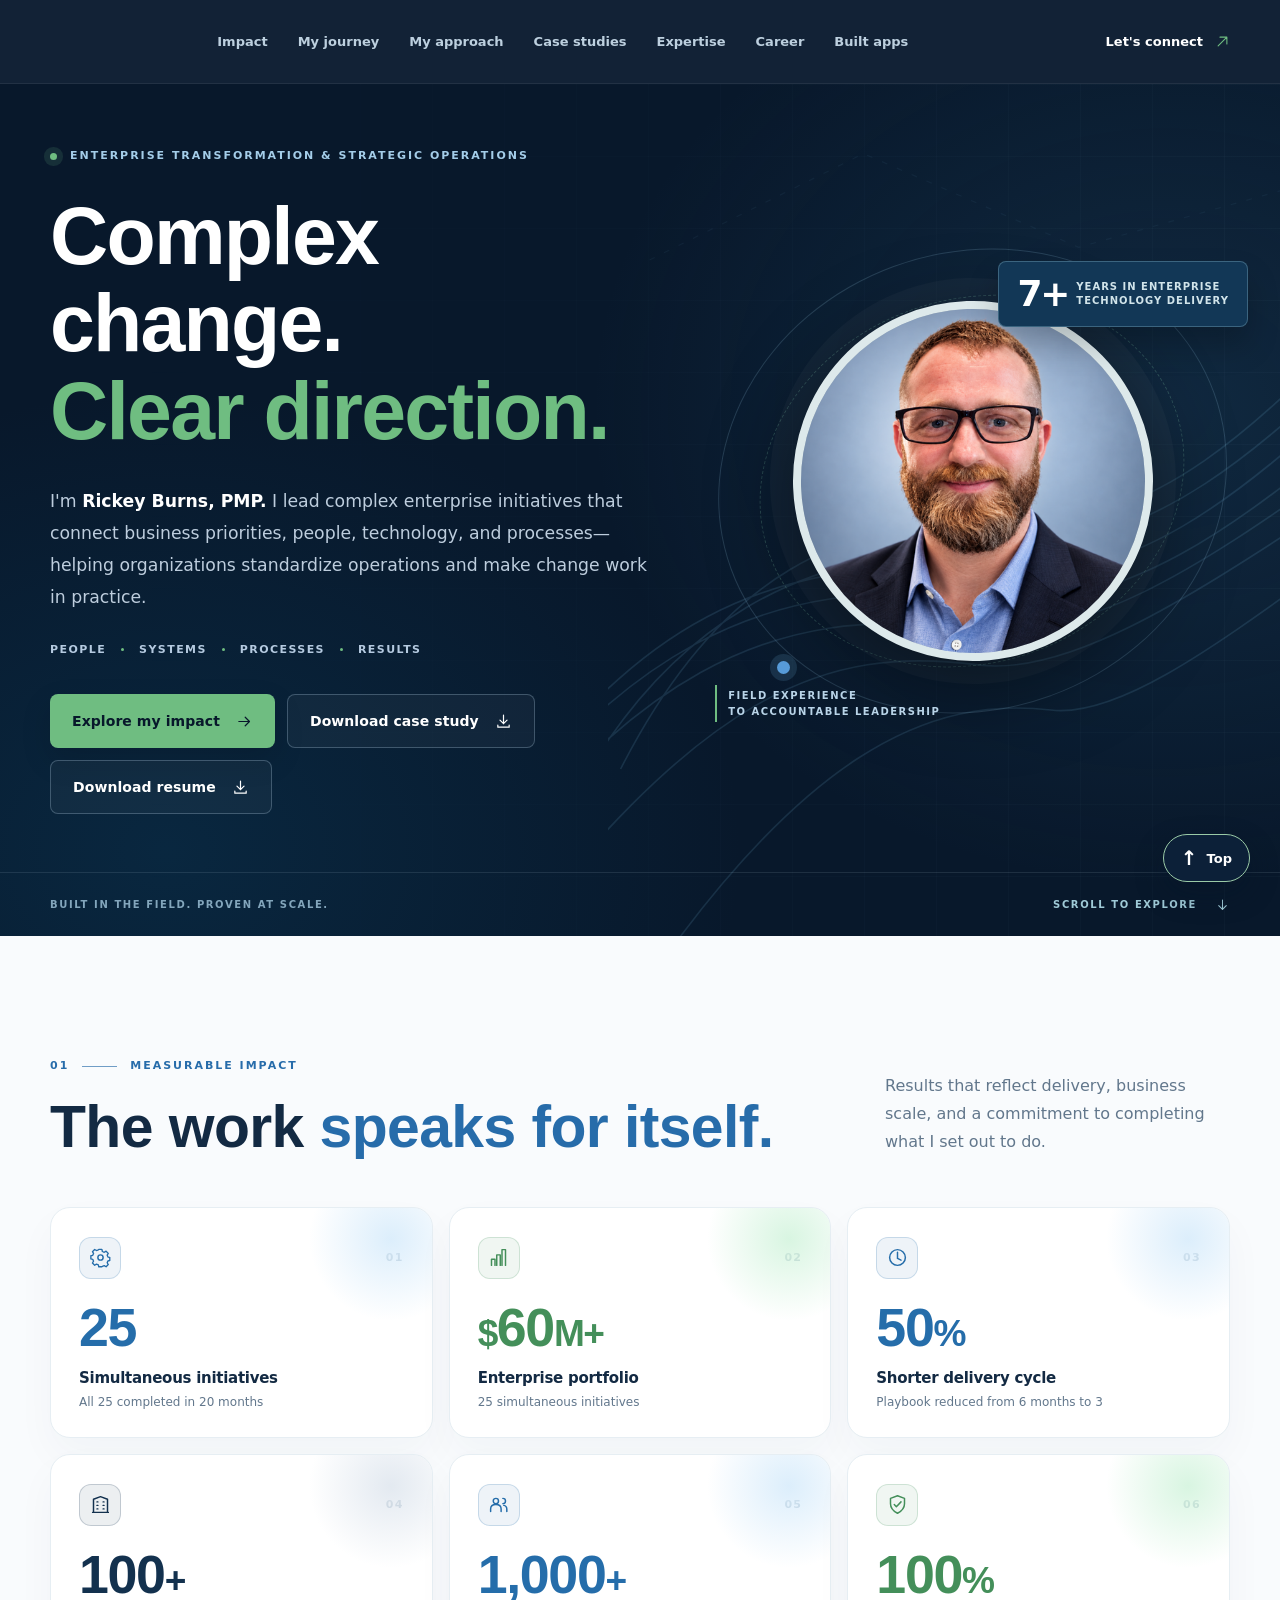
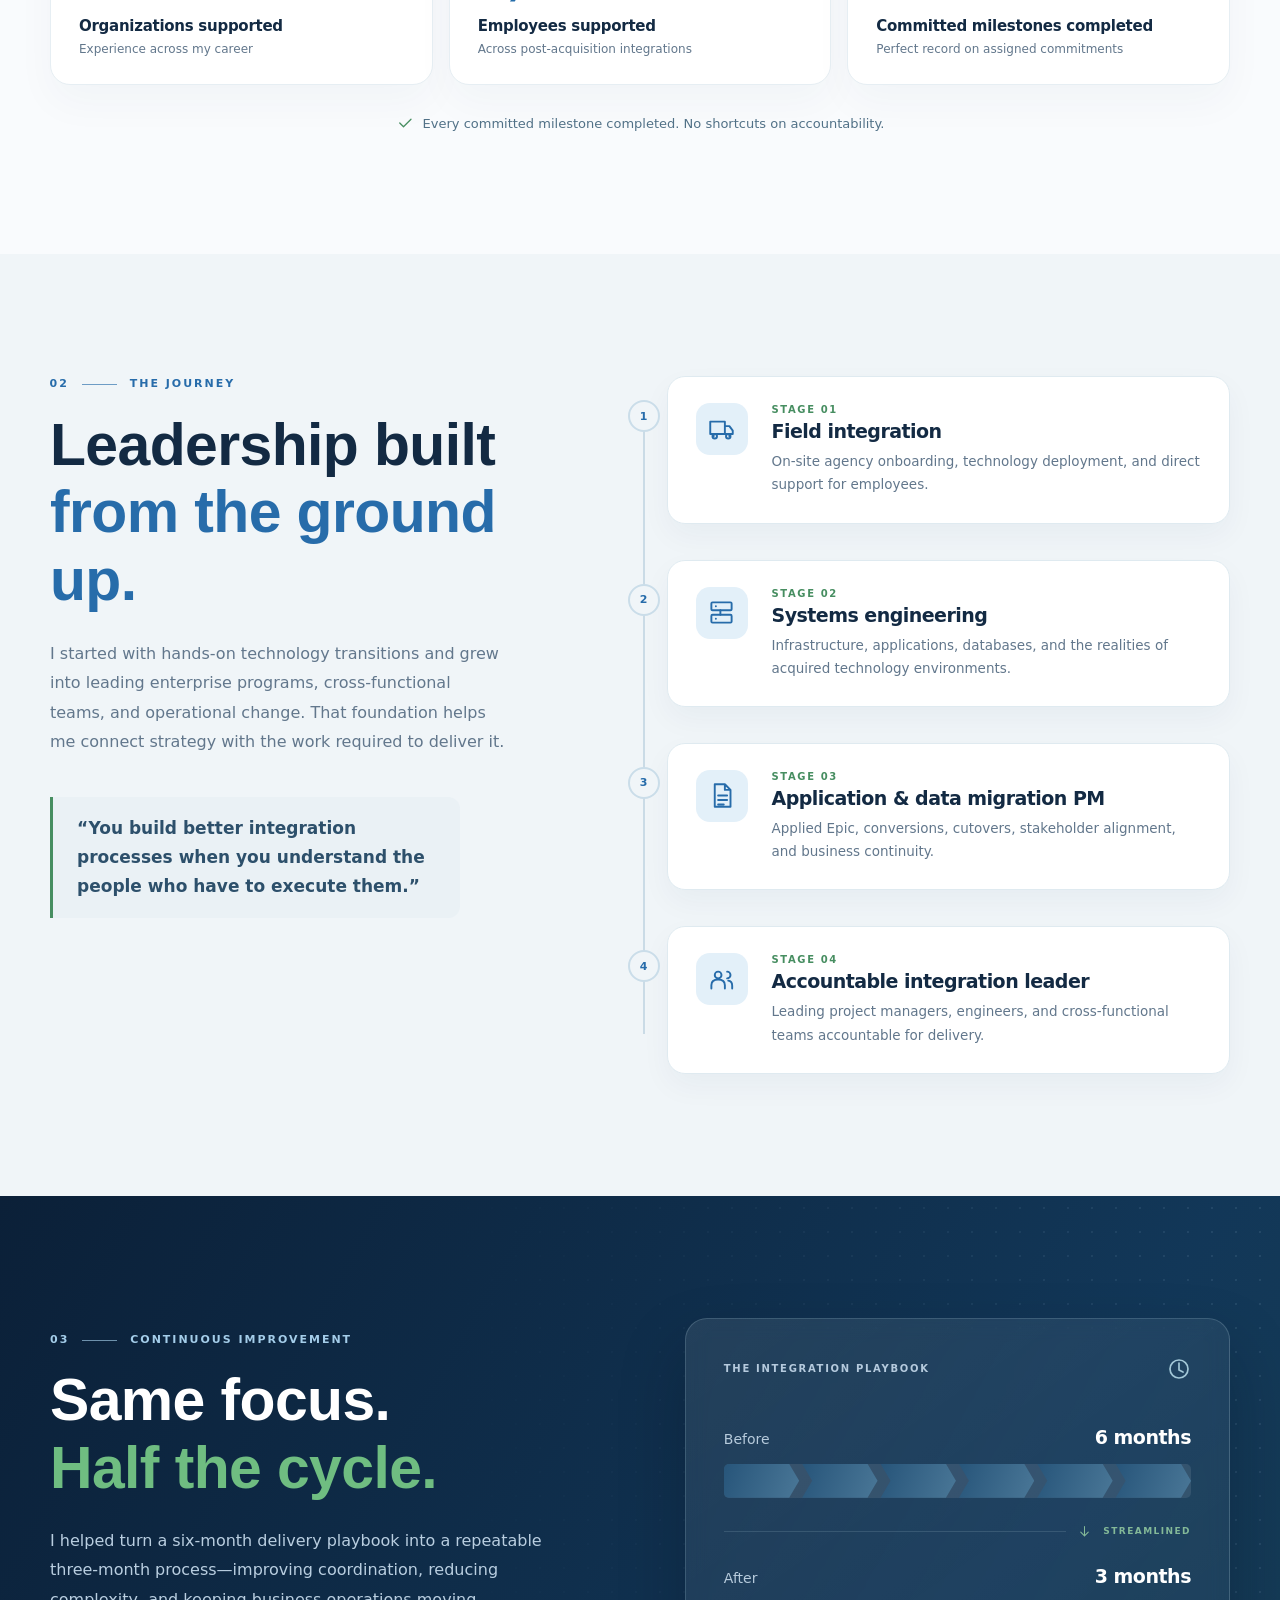
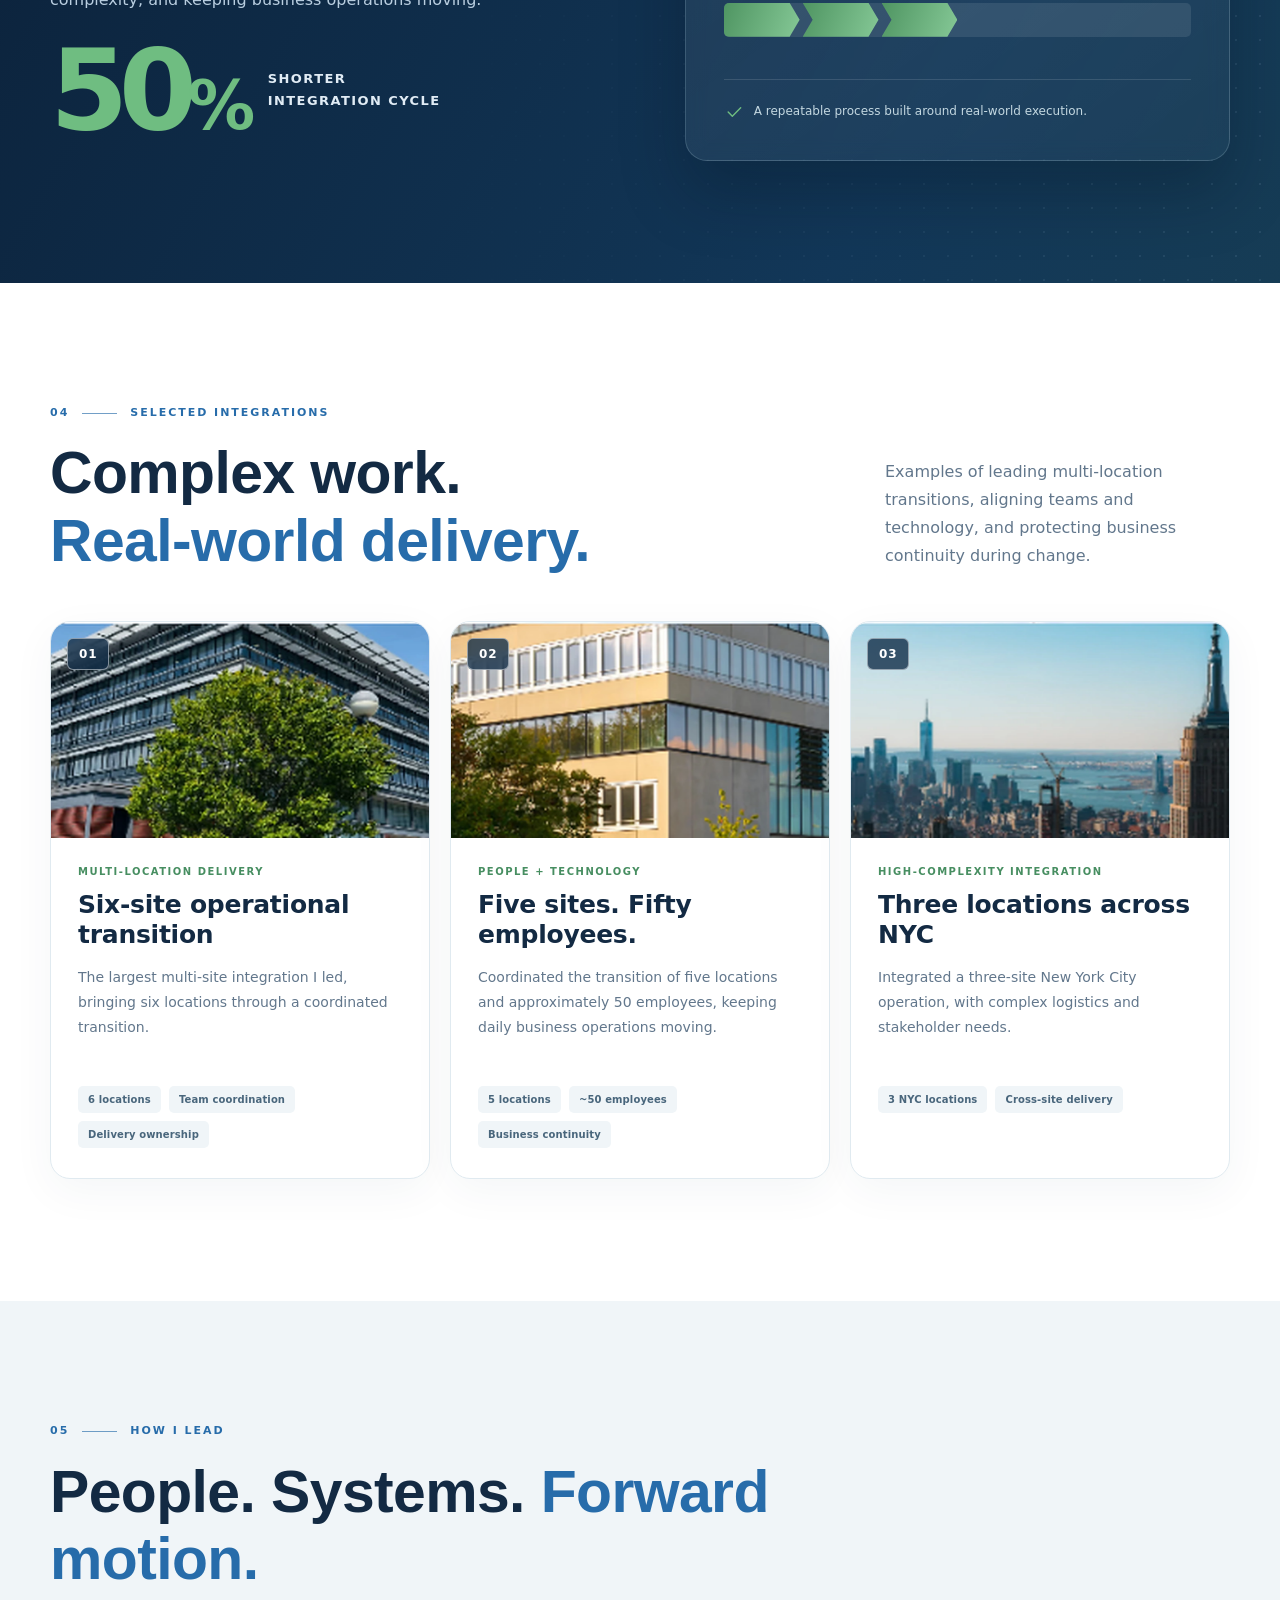
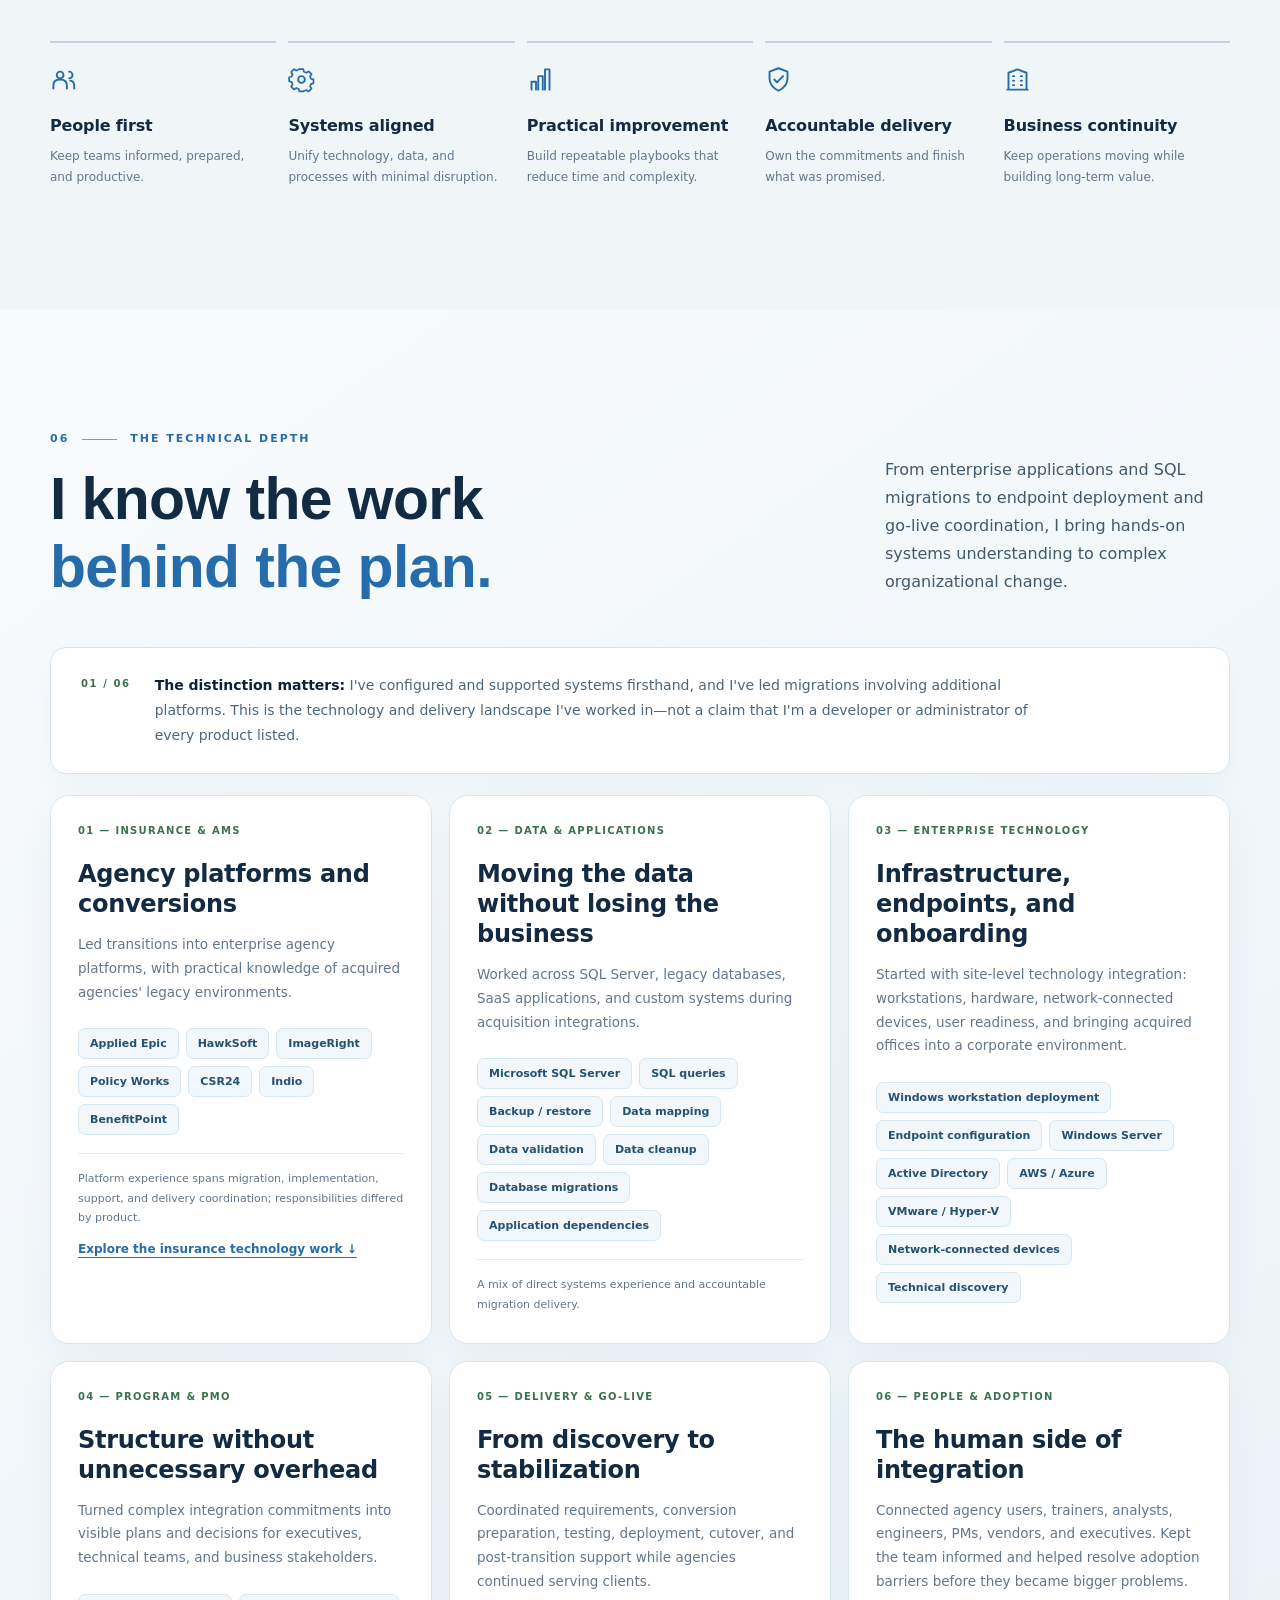
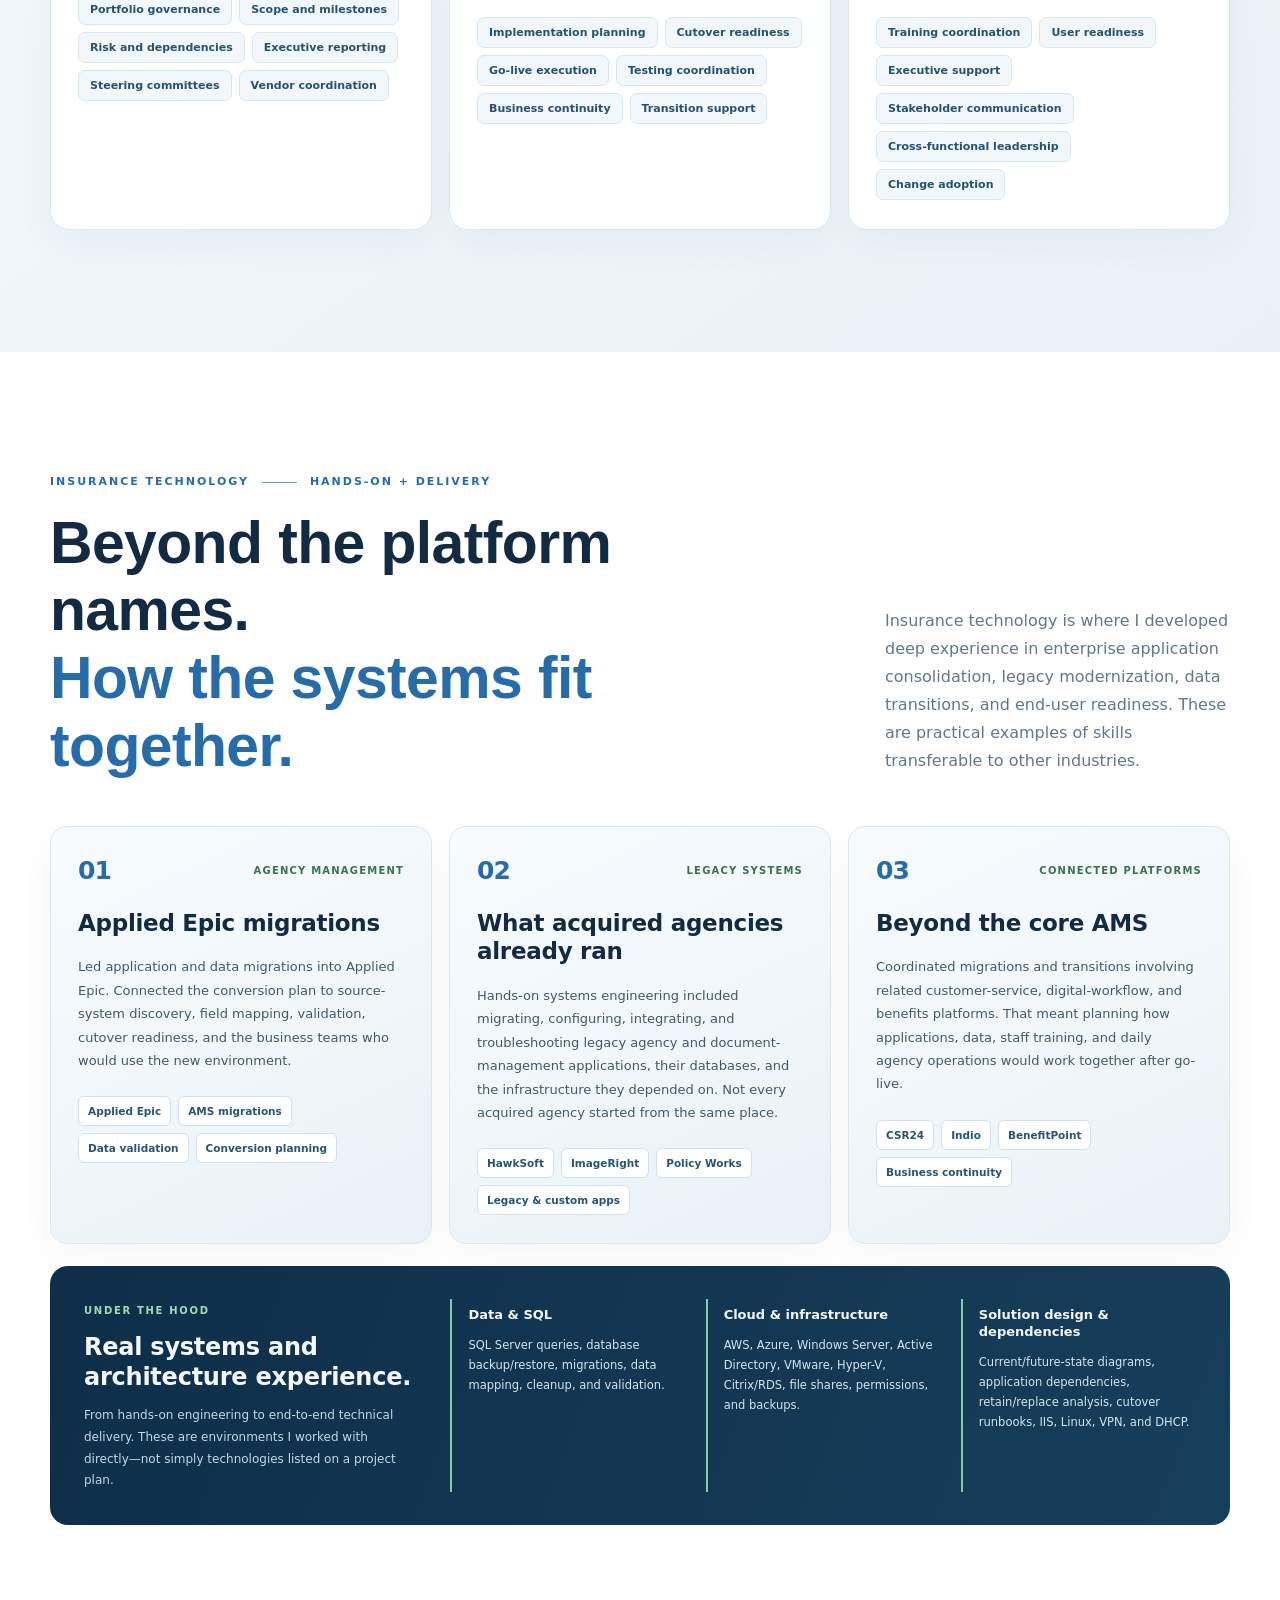
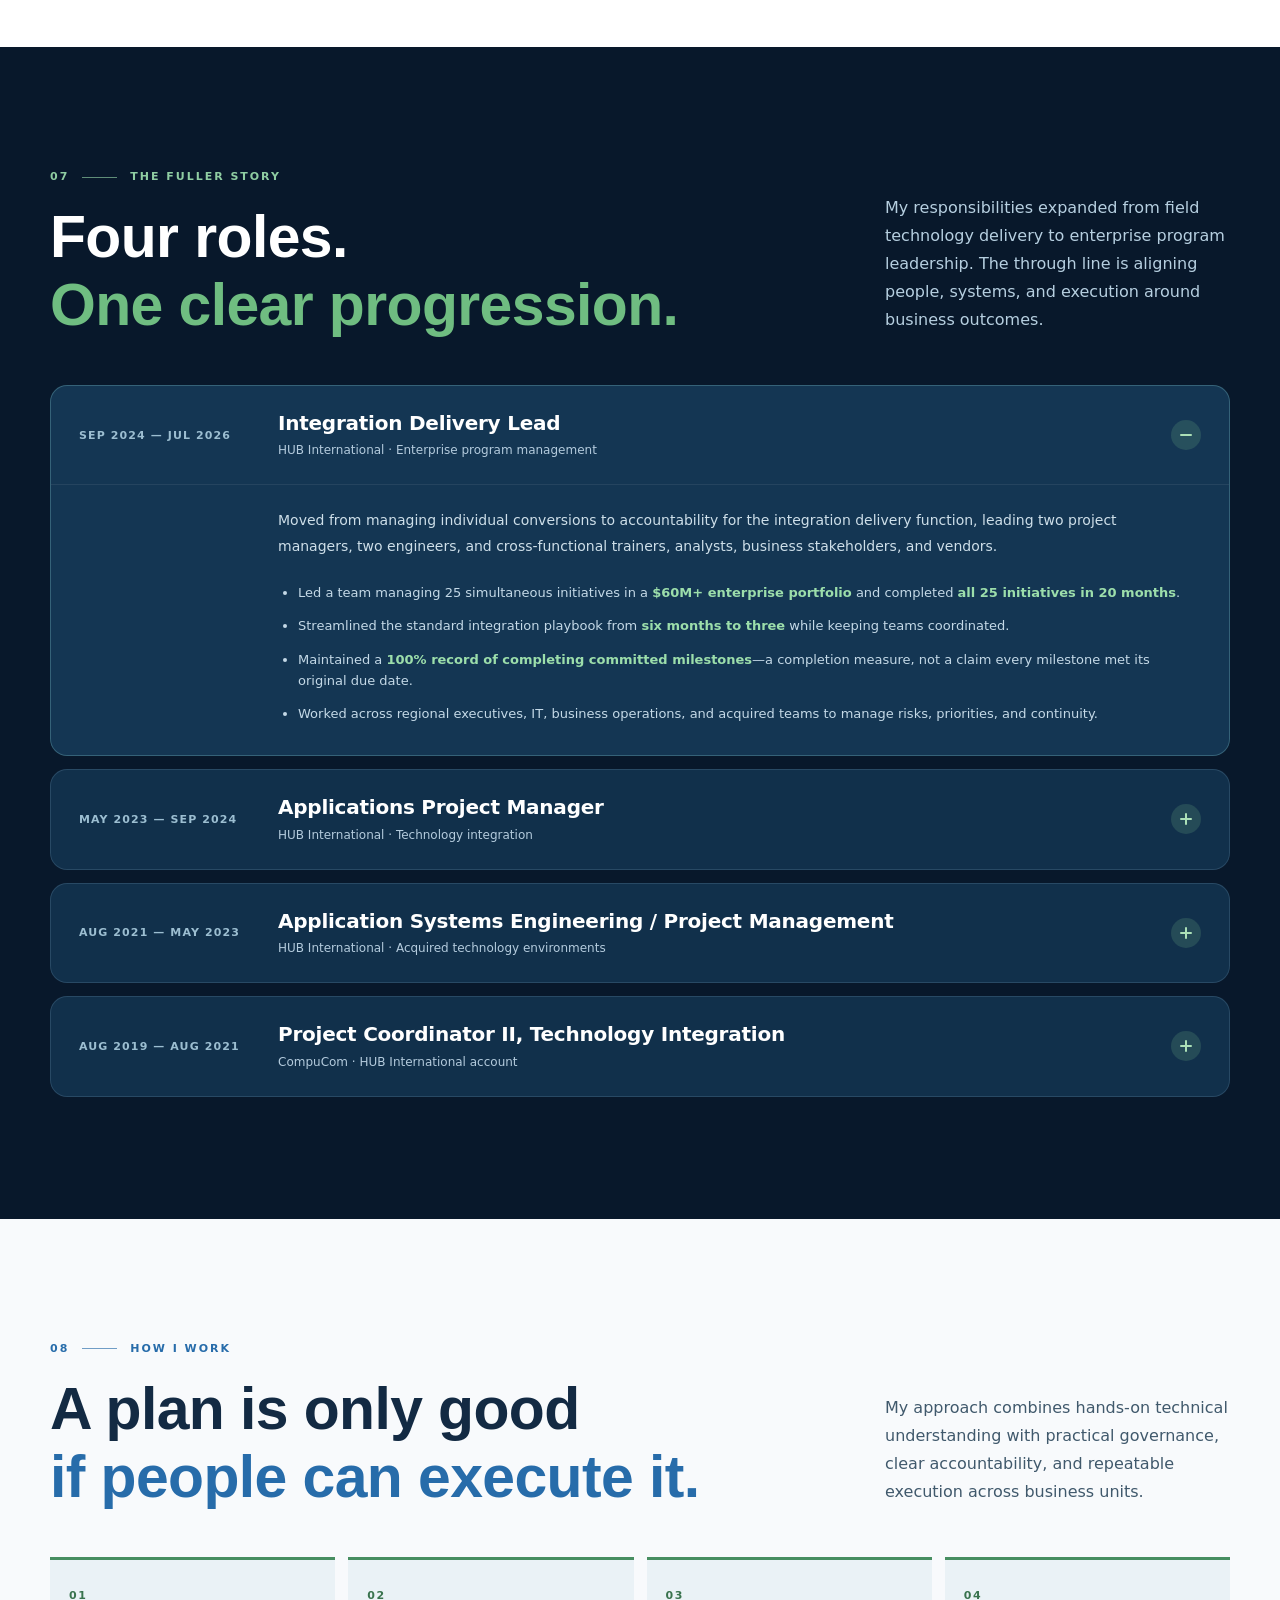
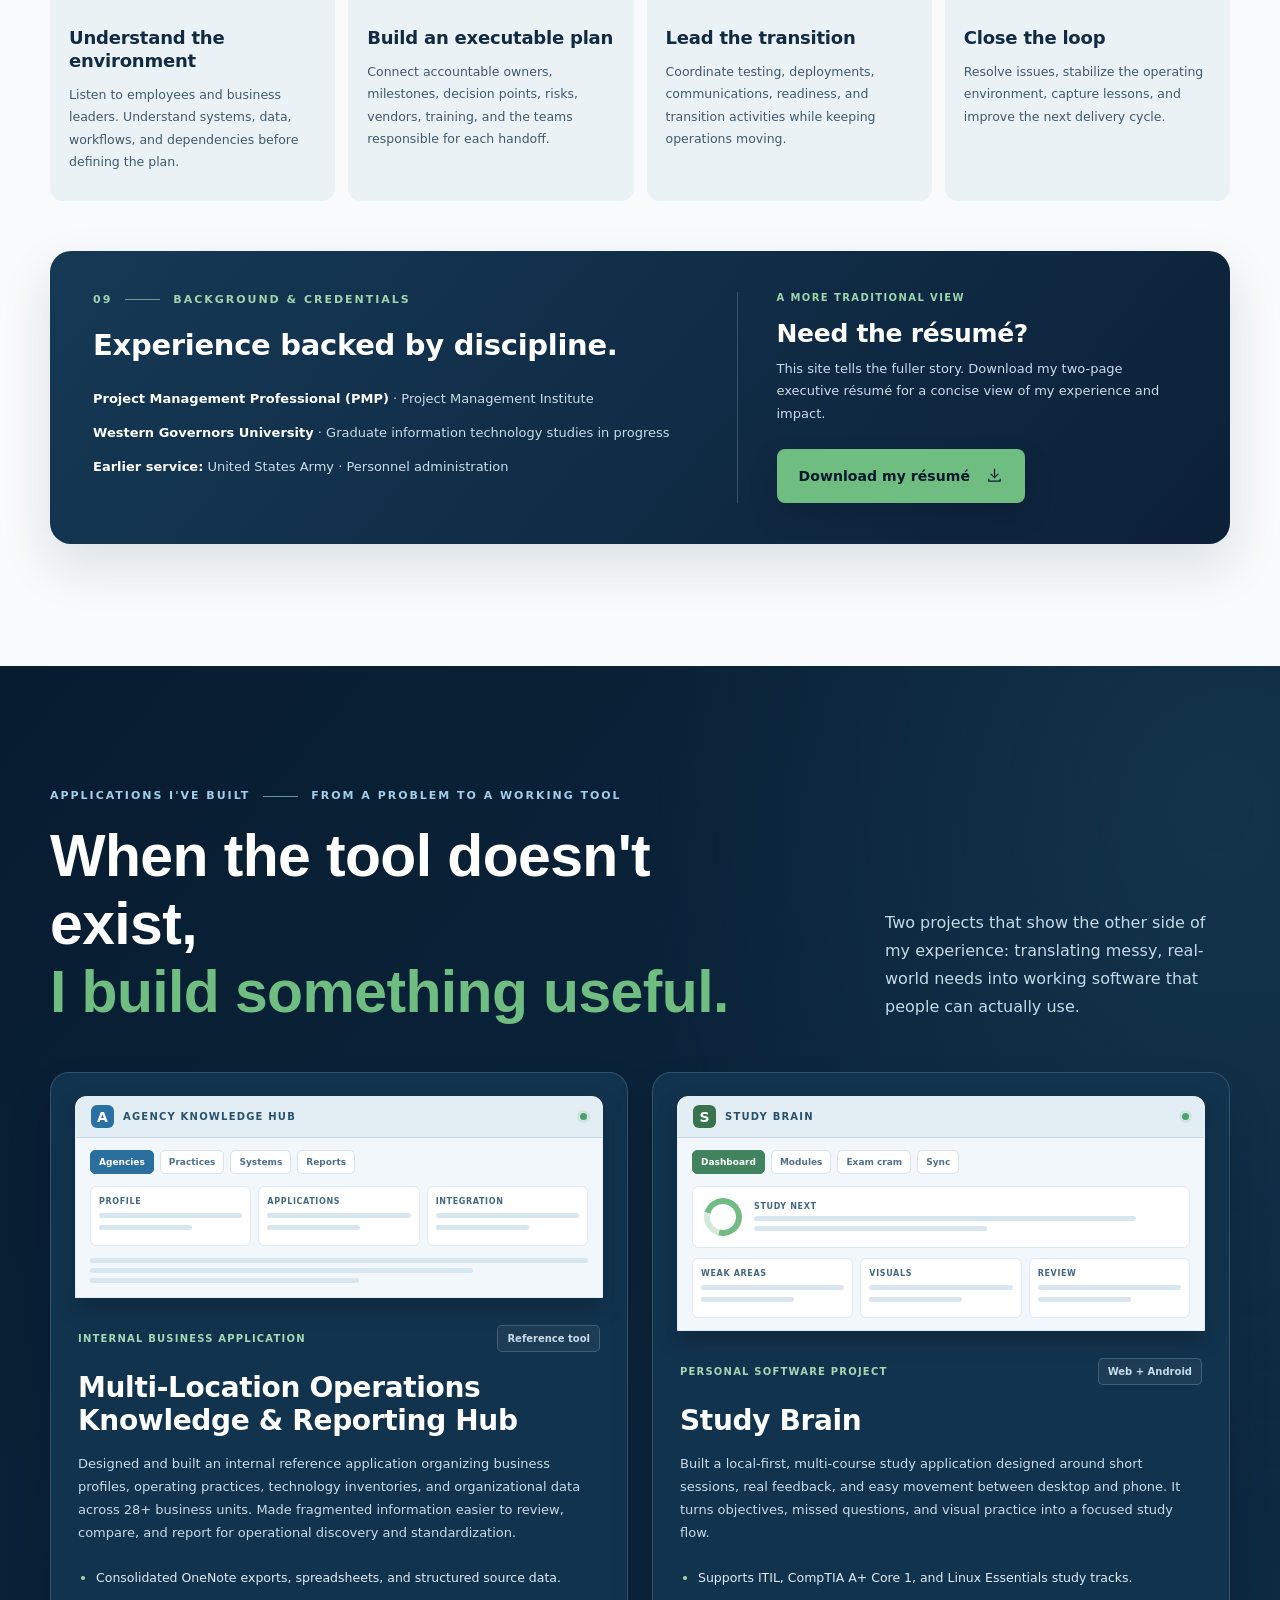
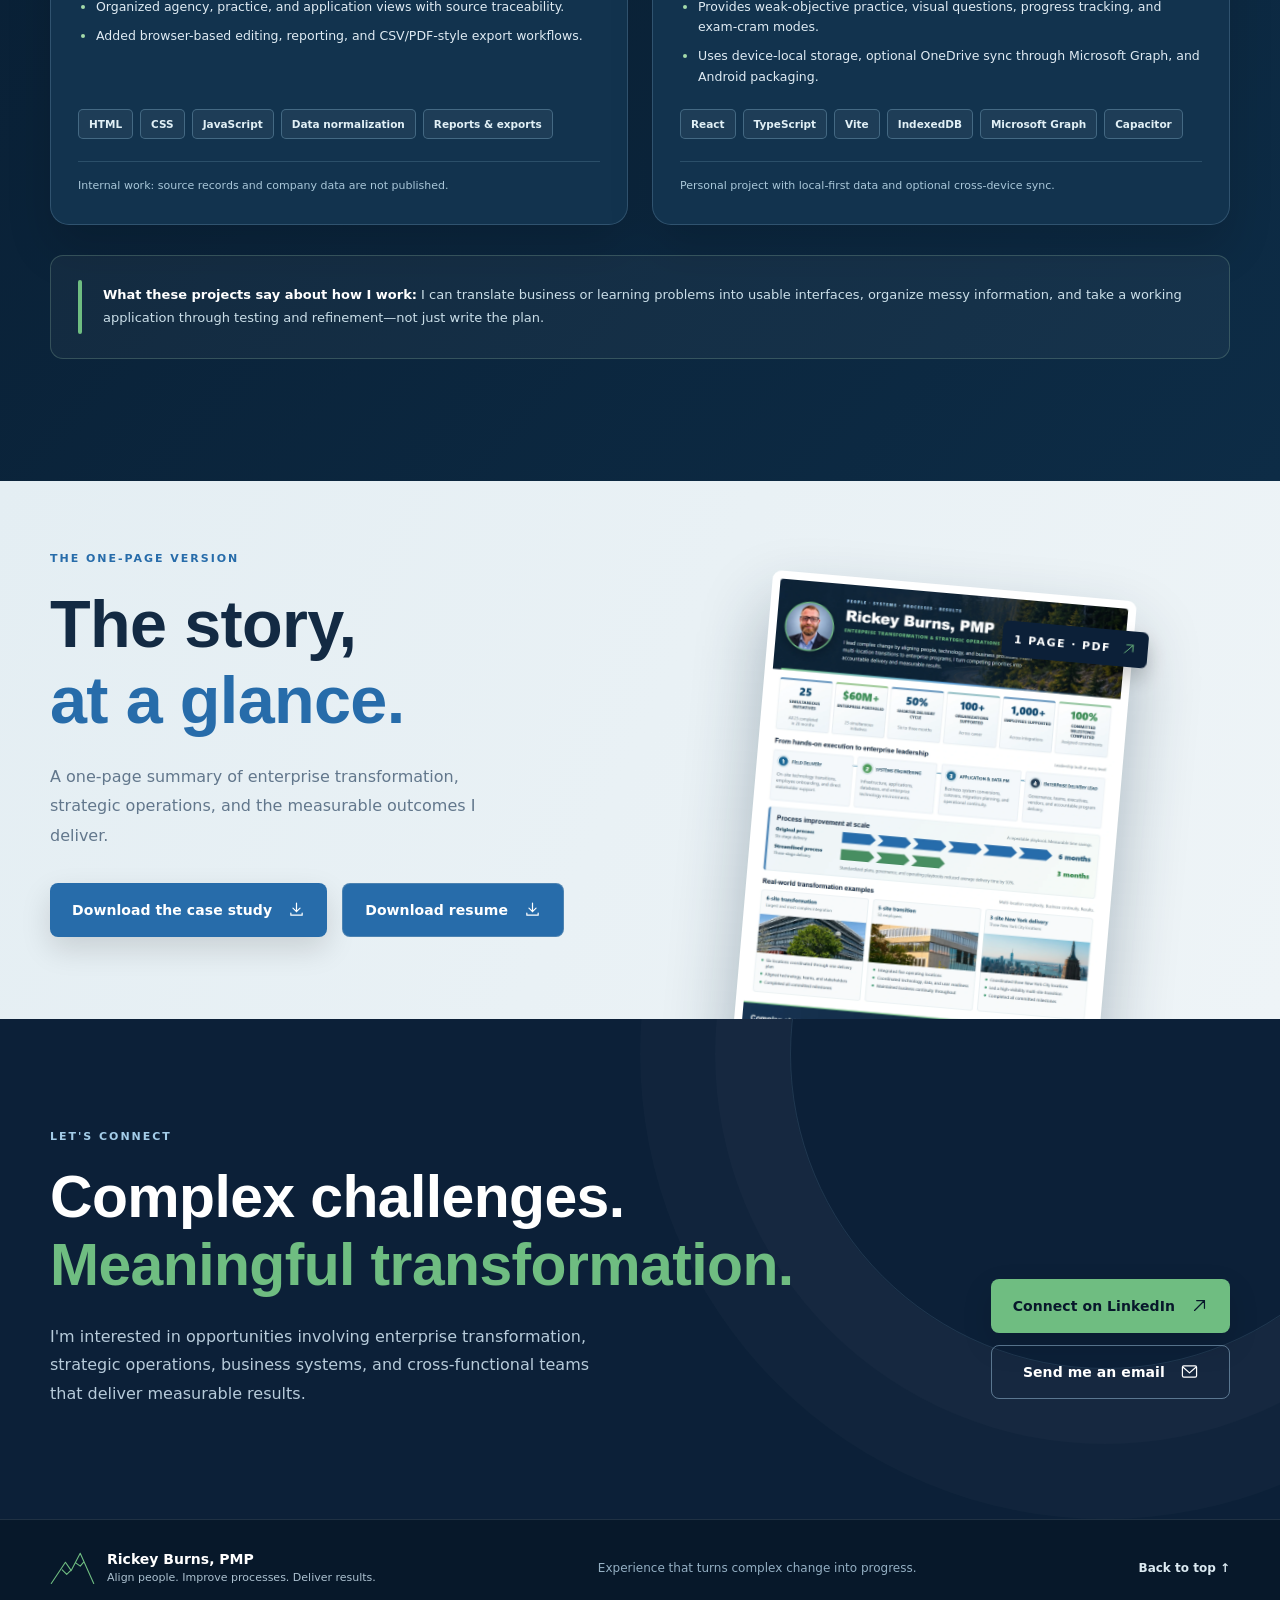
==== commit a1934088: "Create coordinated branded case study and executive resume downloads" ====
--- a/index.html
+++ b/index.html
@@ -69,6 +69,7 @@
           <div class="hero-actions">
             <a class="btn btn-primary" href="#impact">Explore my impact <svg class="icon" aria-hidden="true"><use href="#icon-arrow"/></svg></a>
             <a class="btn btn-ghost" href="assets/docs/Rickey_Burns_Enterprise_Transformation_Case_Study.pdf" download="Rickey_Burns_Enterprise_Transformation_Case_Study.pdf">Download case study <svg class="icon" aria-hidden="true"><use href="#icon-download"/></svg></a>
+            <a class="btn btn-ghost" href="assets/docs/Rickey_Burns_Executive_Resume.pdf" download>Download resume <svg class="icon" aria-hidden="true"><use href="#icon-download"/></svg></a>
           </div>
         </div>
         <div class="hero-visual" data-reveal style="--reveal-delay: .18s">
@@ -244,7 +245,7 @@
           <details class="role-card" open data-reveal>
             <summary><span class="role-years">SEP 2024 — JUL 2026</span><span class="role-heading"><strong>Integration Delivery Lead</strong><small>HUB International · Enterprise program management</small></span><span class="role-toggle" aria-hidden="true"></span></summary>
             <div class="role-body"><p>Moved from managing individual conversions to accountability for the integration delivery function, leading two project managers, two engineers, and cross-functional trainers, analysts, business stakeholders, and vendors.</p>
-            <ul><li>Led a team that completed <strong>25 integrations in 20 months</strong>, representing <strong>$60M in annual revenue</strong>.</li><li>Streamlined the standard integration playbook from <strong>six months to three</strong> while keeping teams coordinated.</li><li>Maintained a <strong>100% record of completing committed milestones</strong>—a completion measure, not a claim every milestone met its original due date.</li><li>Worked across regional executives, IT, business operations, and acquired teams to manage risks, priorities, and continuity.</li></ul></div>
+            <ul><li>Led a team managing 25 simultaneous initiatives in a <strong>$60M+ enterprise portfolio</strong> and completed <strong>all 25 initiatives in 20 months</strong>.</li><li>Streamlined the standard integration playbook from <strong>six months to three</strong> while keeping teams coordinated.</li><li>Maintained a <strong>100% record of completing committed milestones</strong>—a completion measure, not a claim every milestone met its original due date.</li><li>Worked across regional executives, IT, business operations, and acquired teams to manage risks, priorities, and continuity.</li></ul></div>
           </details>
           <details class="role-card" data-reveal>
             <summary><span class="role-years">MAY 2023 — SEP 2024</span><span class="role-heading"><strong>Applications Project Manager</strong><small>HUB International · Technology integration</small></span><span class="role-toggle" aria-hidden="true"></span></summary>
@@ -279,7 +280,7 @@
         </div>
         <div class="credentials-panel" data-reveal>
           <div><p class="eyebrow">09 <span class="eyebrow-divider"></span> BACKGROUND & CREDENTIALS</p><h3>Experience backed by discipline.</h3><p><strong>Project Management Professional (PMP)</strong> · Project Management Institute</p><p><strong>Western Governors University</strong> · Graduate information technology studies in progress</p><p><strong>Earlier service:</strong> United States Army · Personnel administration</p></div>
-          <div class="resume-panel"><span class="resume-panel-label">A MORE TRADITIONAL VIEW</span><h4>Need the résumé?</h4><p>This site tells the fuller story. If you need a résumé for a hiring process, I'm happy to share the most relevant version.</p><a class="btn btn-primary" href="mailto:rickeyburns27@gmail.com?subject=Rickey%20Burns%20-%20Resume%20Request">Request my résumé <svg class="icon" aria-hidden="true"><use href="#icon-mail"/></svg></a></div>
+          <div class="resume-panel"><span class="resume-panel-label">A MORE TRADITIONAL VIEW</span><h4>Need the résumé?</h4><p>This site tells the fuller story. Download my two-page executive résumé for a concise view of my experience and impact.</p><a class="btn btn-primary" href="assets/docs/Rickey_Burns_Executive_Resume.pdf" download>Download my résumé <svg class="icon" aria-hidden="true"><use href="#icon-download"/></svg></a></div>
         </div>
       </div>
     </section>
@@ -348,6 +349,7 @@
           <h2 id="portfolio-title">The story,<br><em>at a glance.</em></h2>
           <p>A one-page summary of enterprise transformation, strategic operations, and the measurable outcomes I deliver.</p>
           <a class="btn btn-primary" href="assets/docs/Rickey_Burns_Enterprise_Transformation_Case_Study.pdf" download="Rickey_Burns_Enterprise_Transformation_Case_Study.pdf">Download the case study <svg class="icon" aria-hidden="true"><use href="#icon-download"/></svg></a>
+          <a class="btn btn-ghost" href="assets/docs/Rickey_Burns_Executive_Resume.pdf" download>Download resume <svg class="icon" aria-hidden="true"><use href="#icon-download"/></svg></a>
         </div>
         <a class="poster-frame" href="assets/docs/Rickey_Burns_Enterprise_Transformation_Case_Study.pdf" aria-label="Download the one-page enterprise transformation and strategic operations case study PDF" data-reveal>
           <img src="assets/images/case-study-poster.webp" alt="Preview of the one-page enterprise transformation case study" width="1024" height="1536" loading="lazy">
--- a/assets/css/styles.css
+++ b/assets/css/styles.css
@@ -170,3 +170,6 @@
 .back-to-top:hover{background:#16405d;transform:translateY(-3px)}
 .back-to-top>span:first-child{font-size:20px;line-height:1}
 @media(prefers-reduced-motion:reduce){.back-to-top:hover{transform:none}}
+
+/* Companion branded downloads */
+.portfolio-copy > .btn { margin: 0 10px 12px 0; }
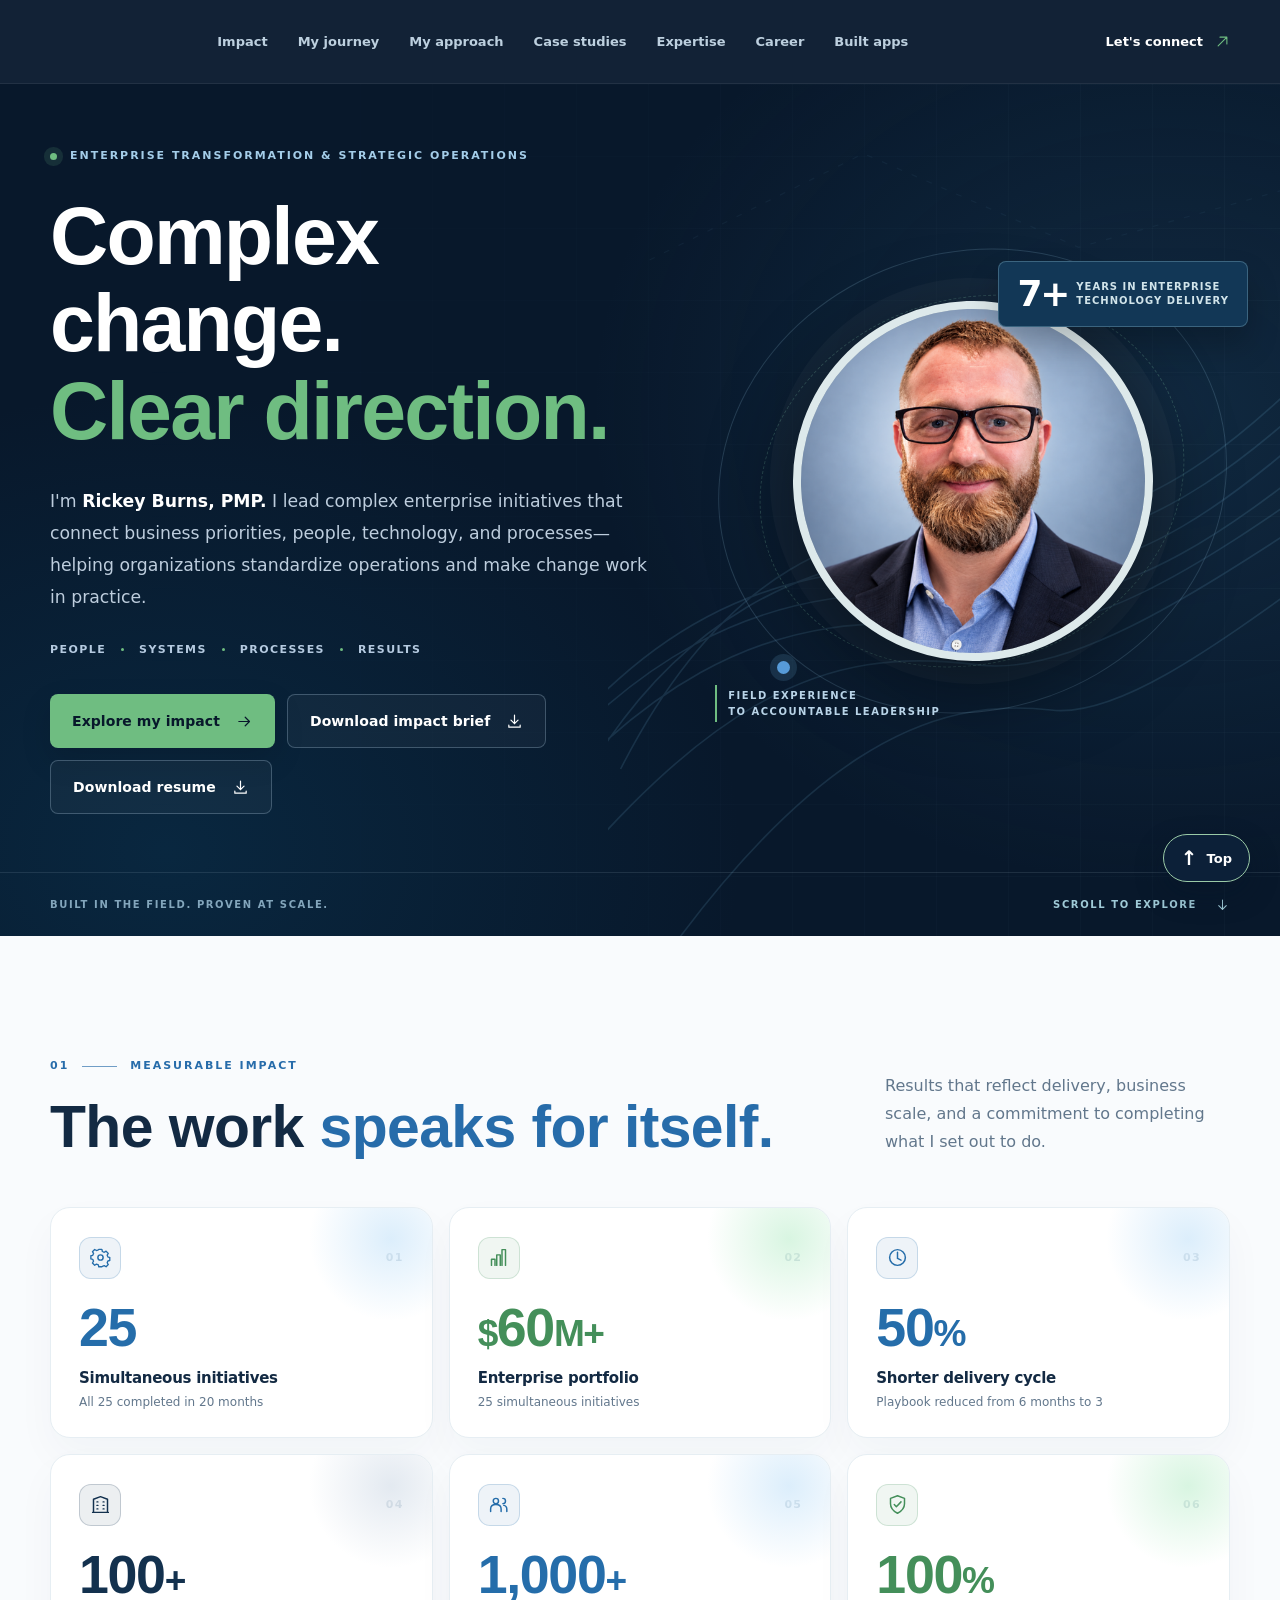
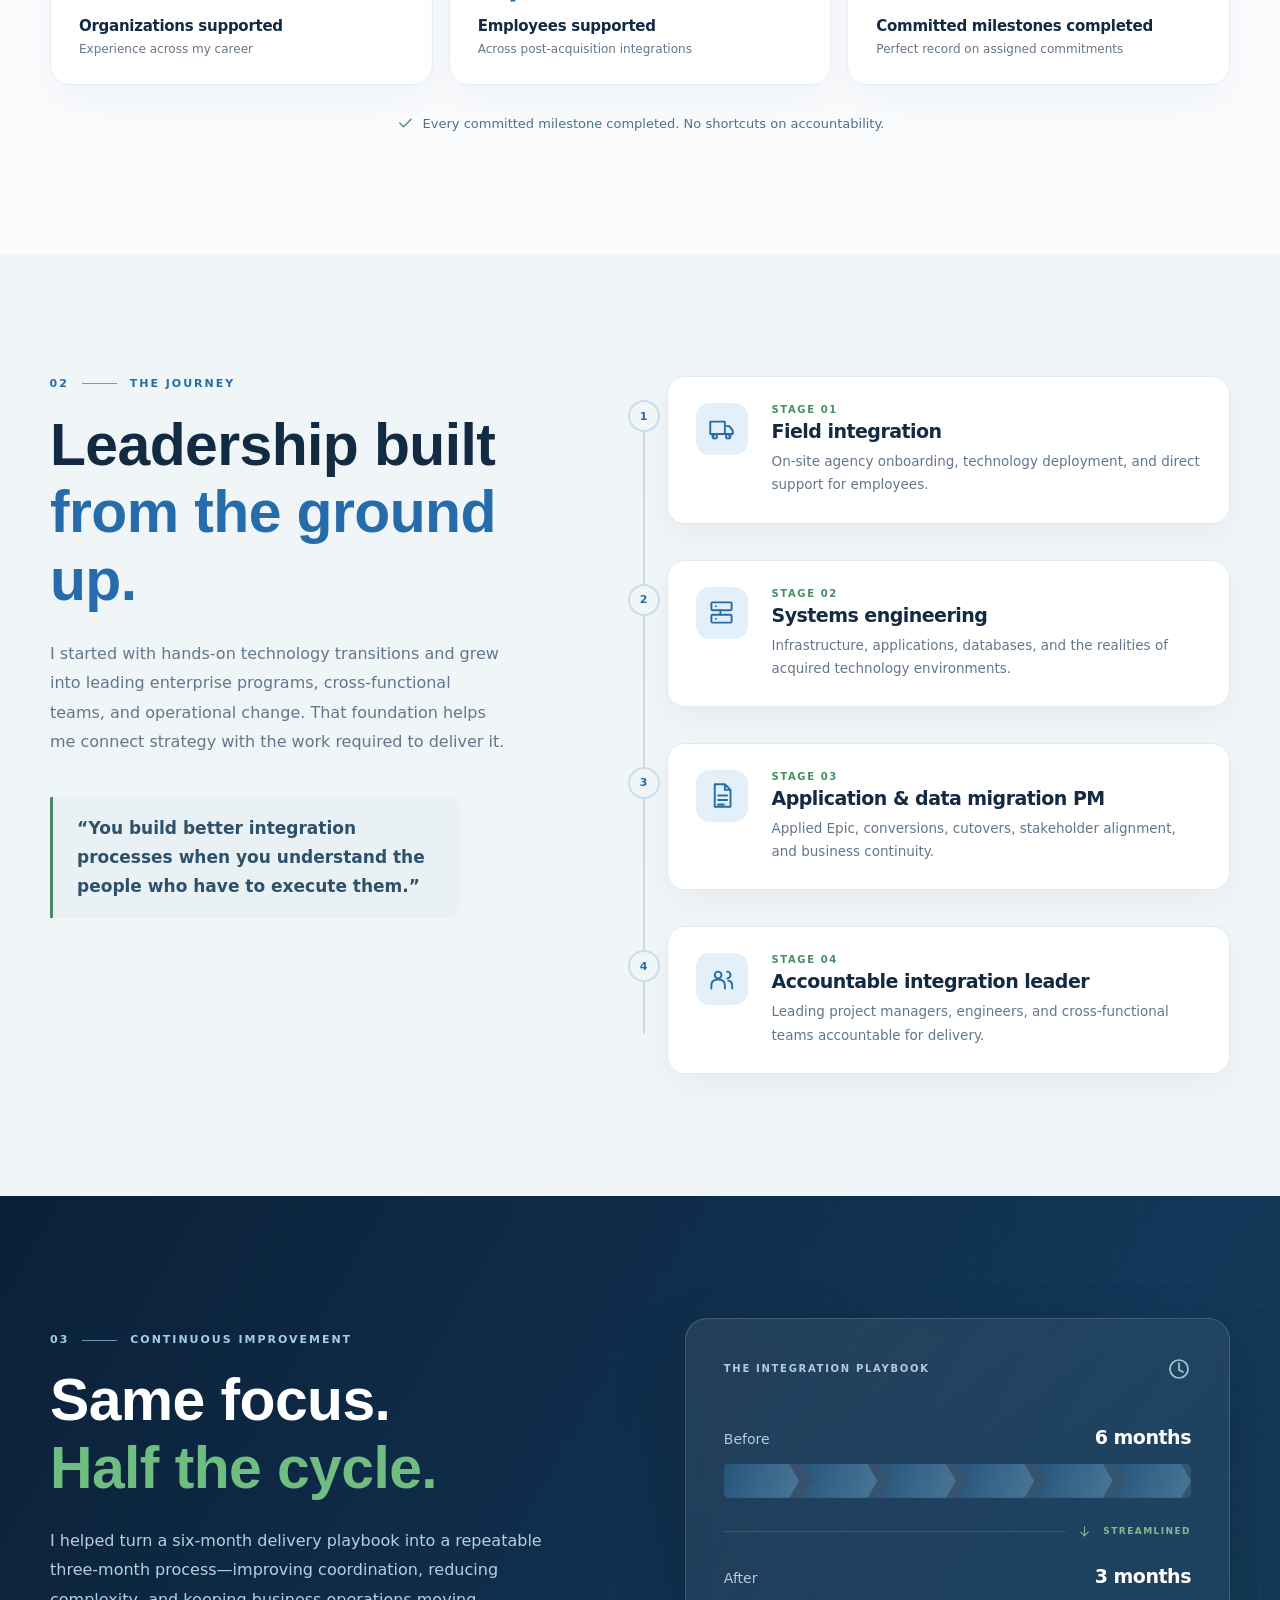
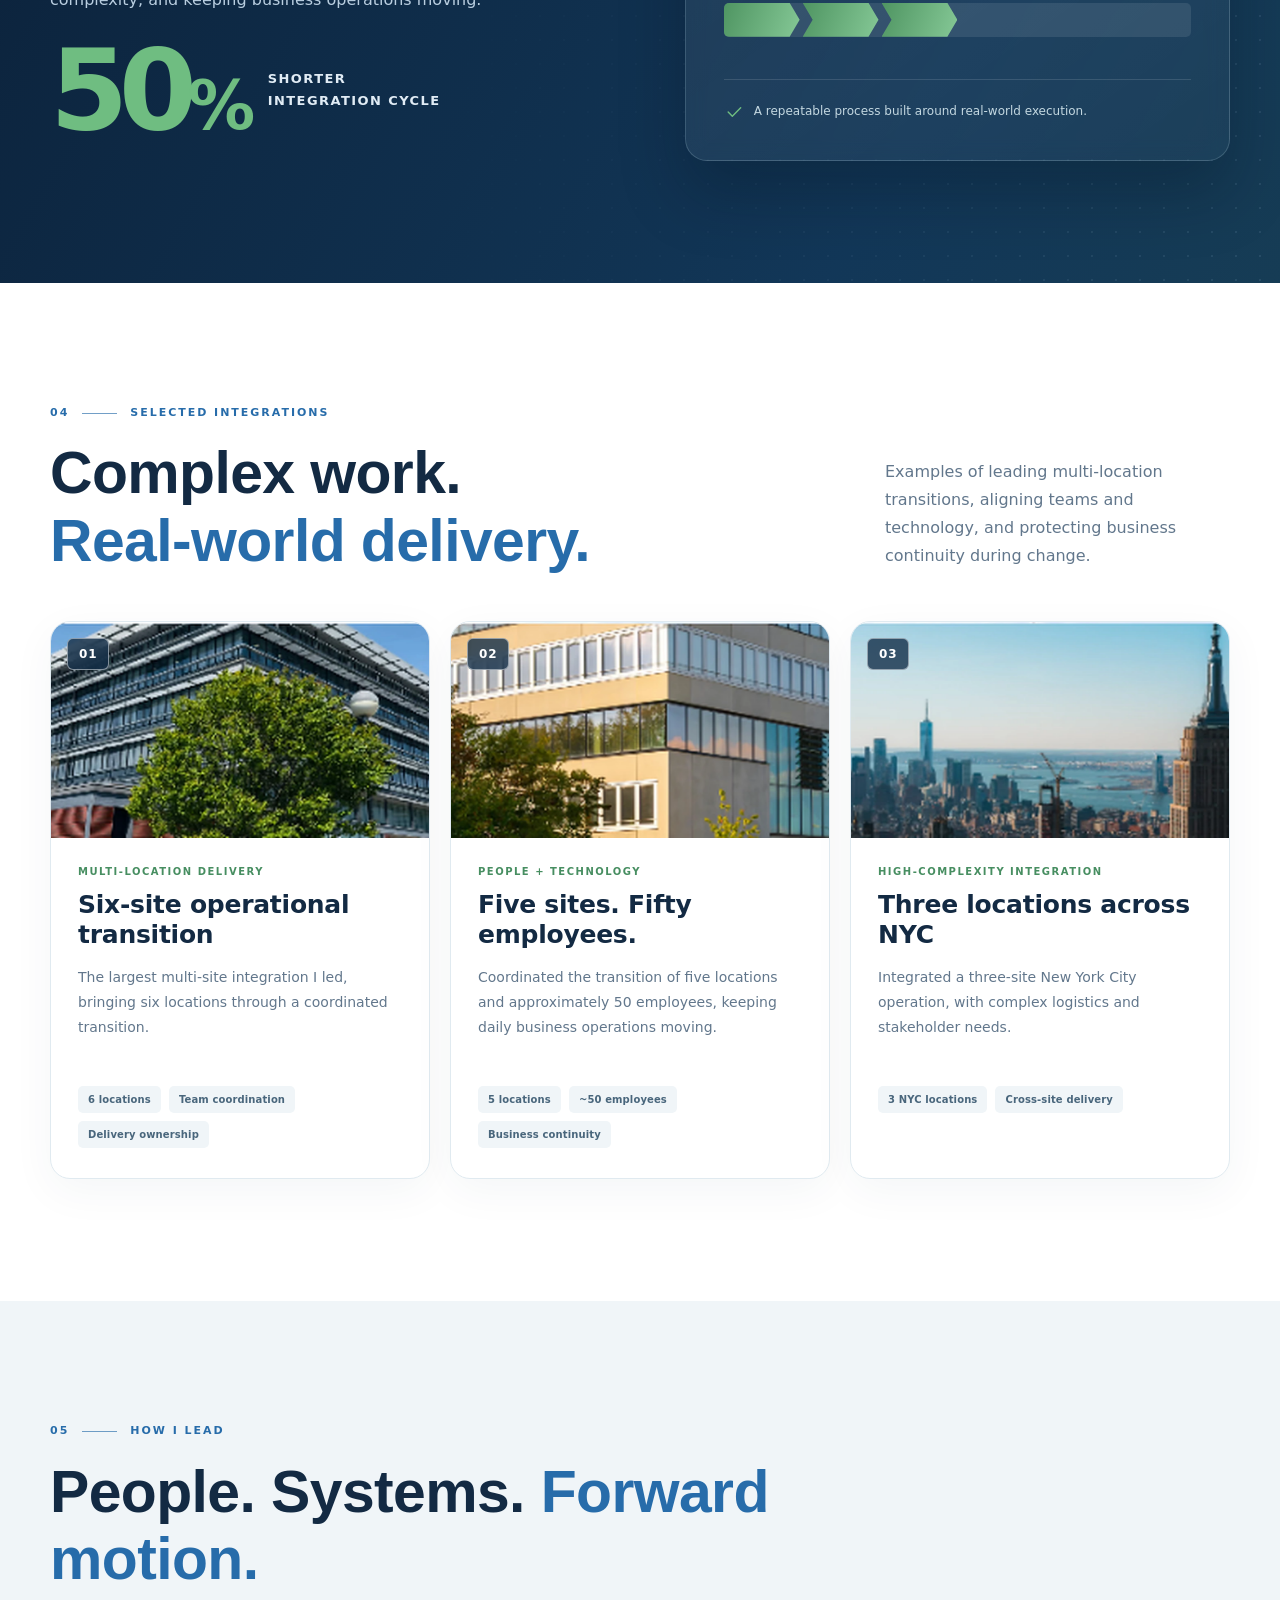
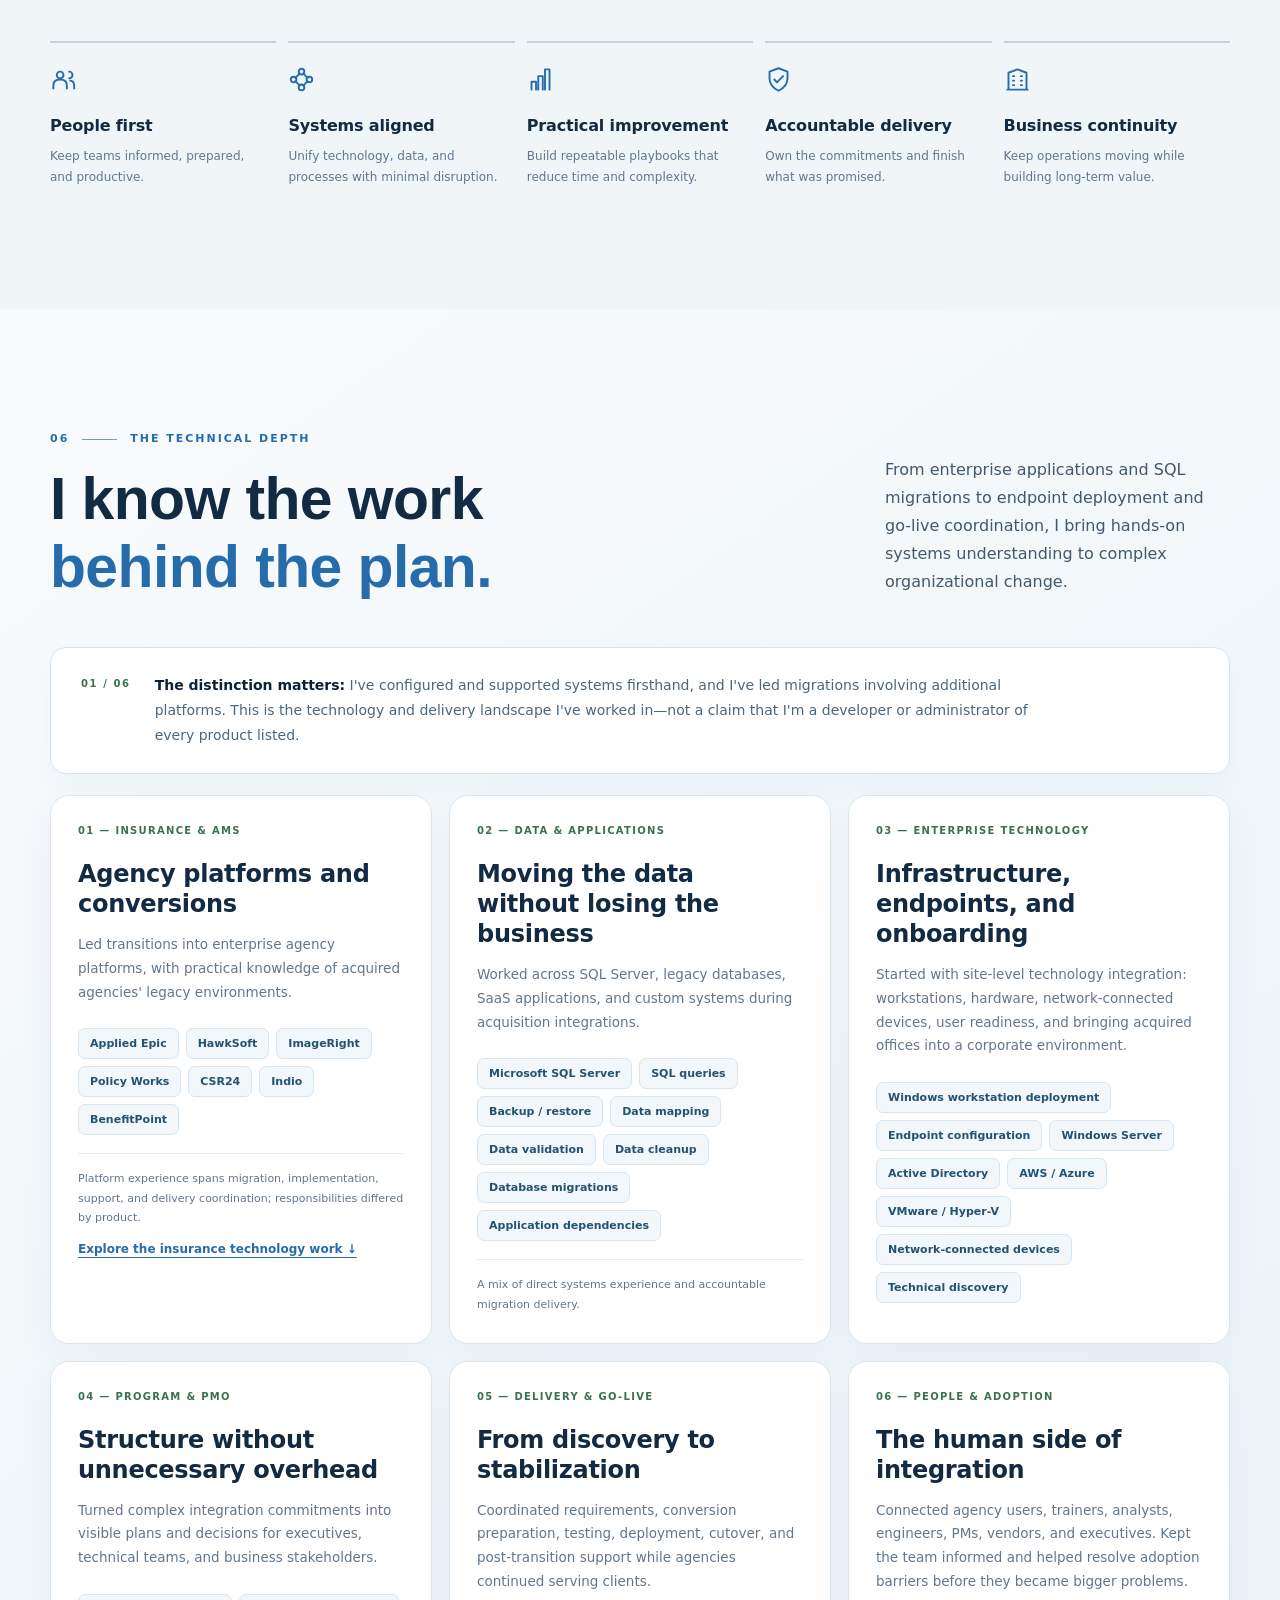
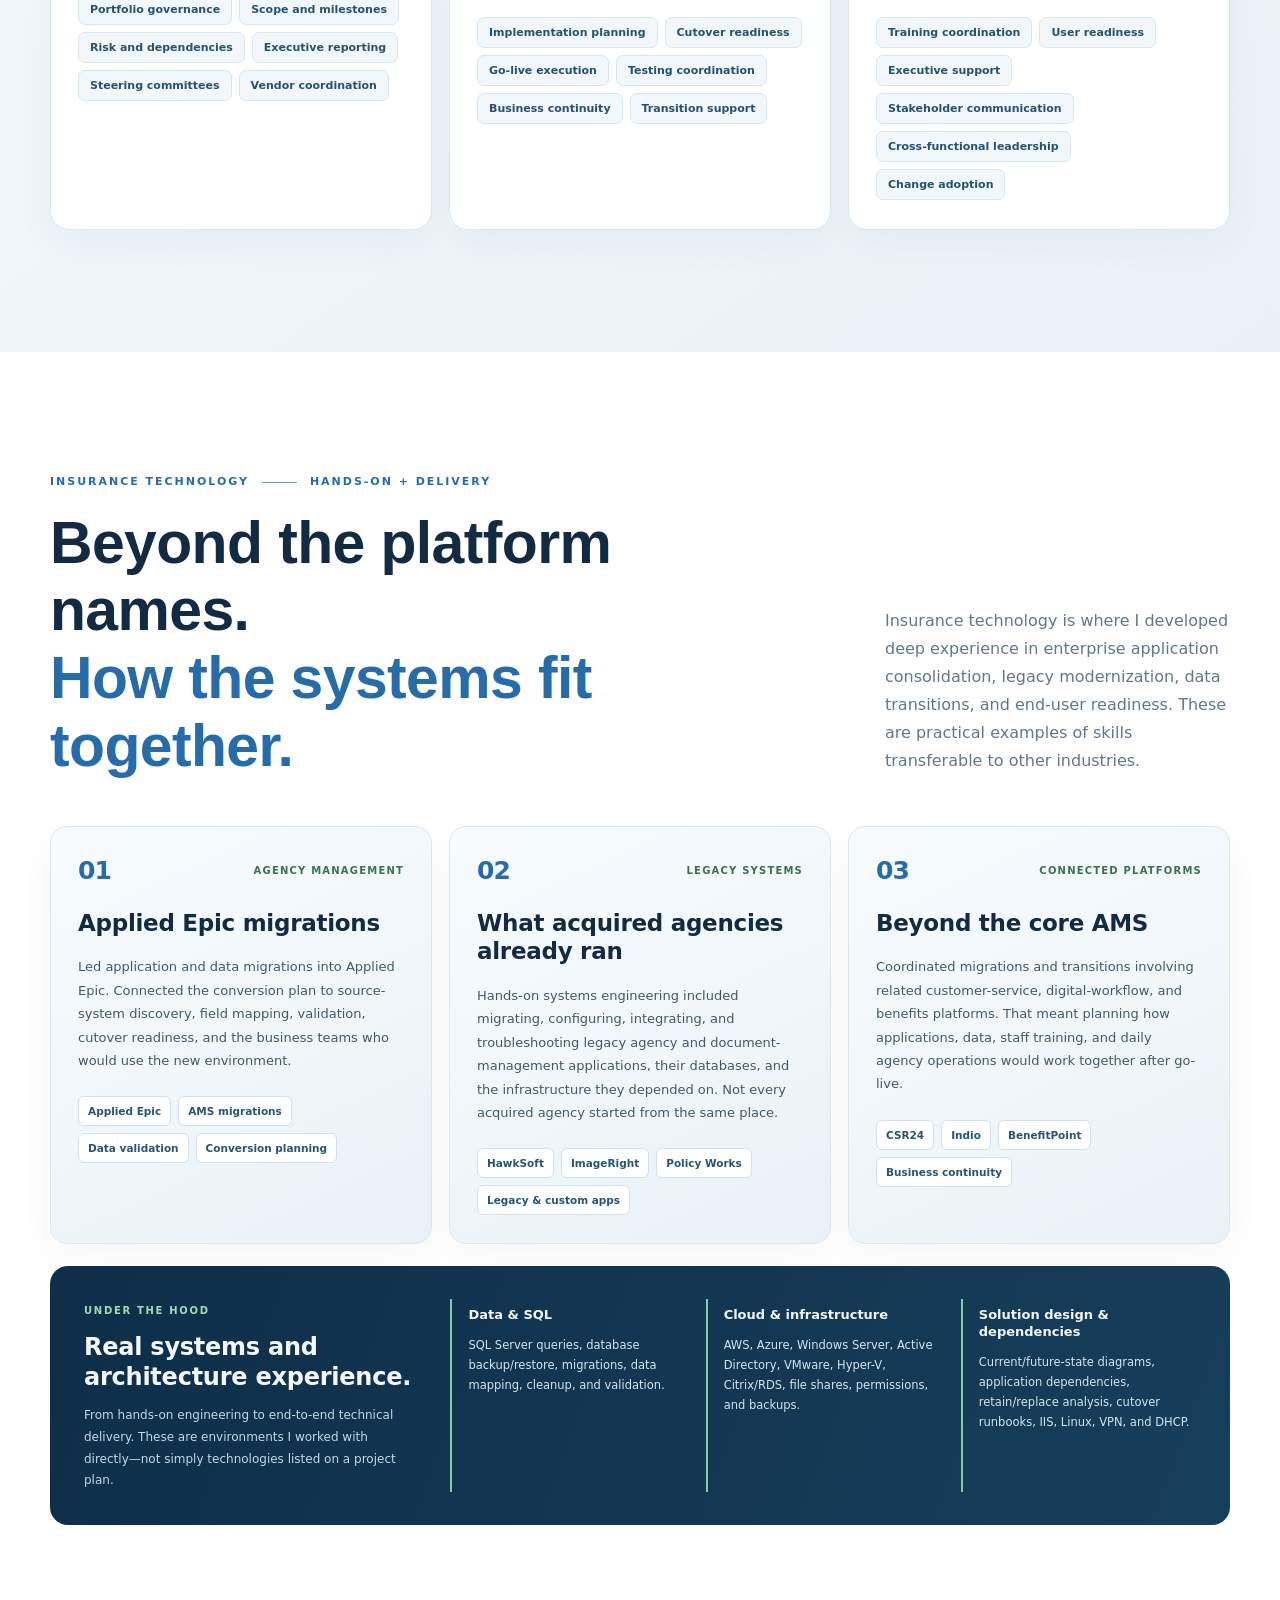
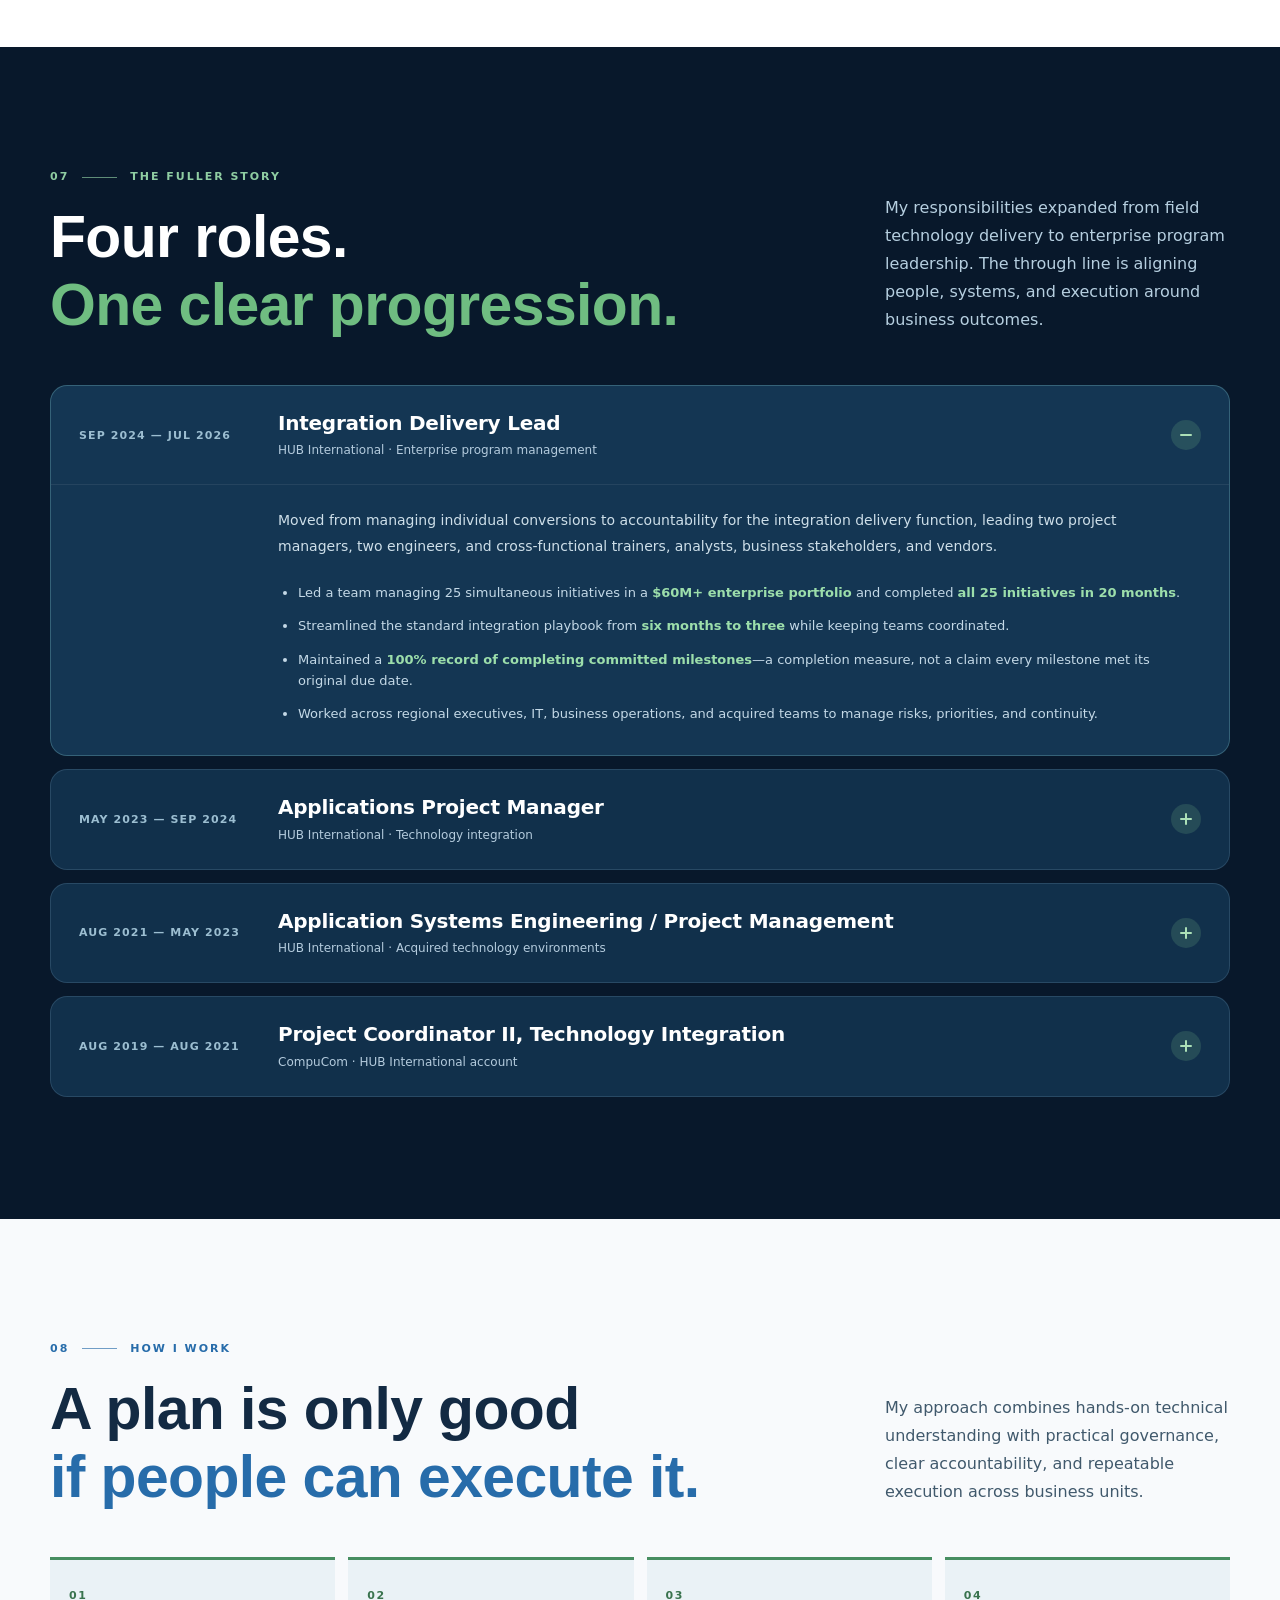
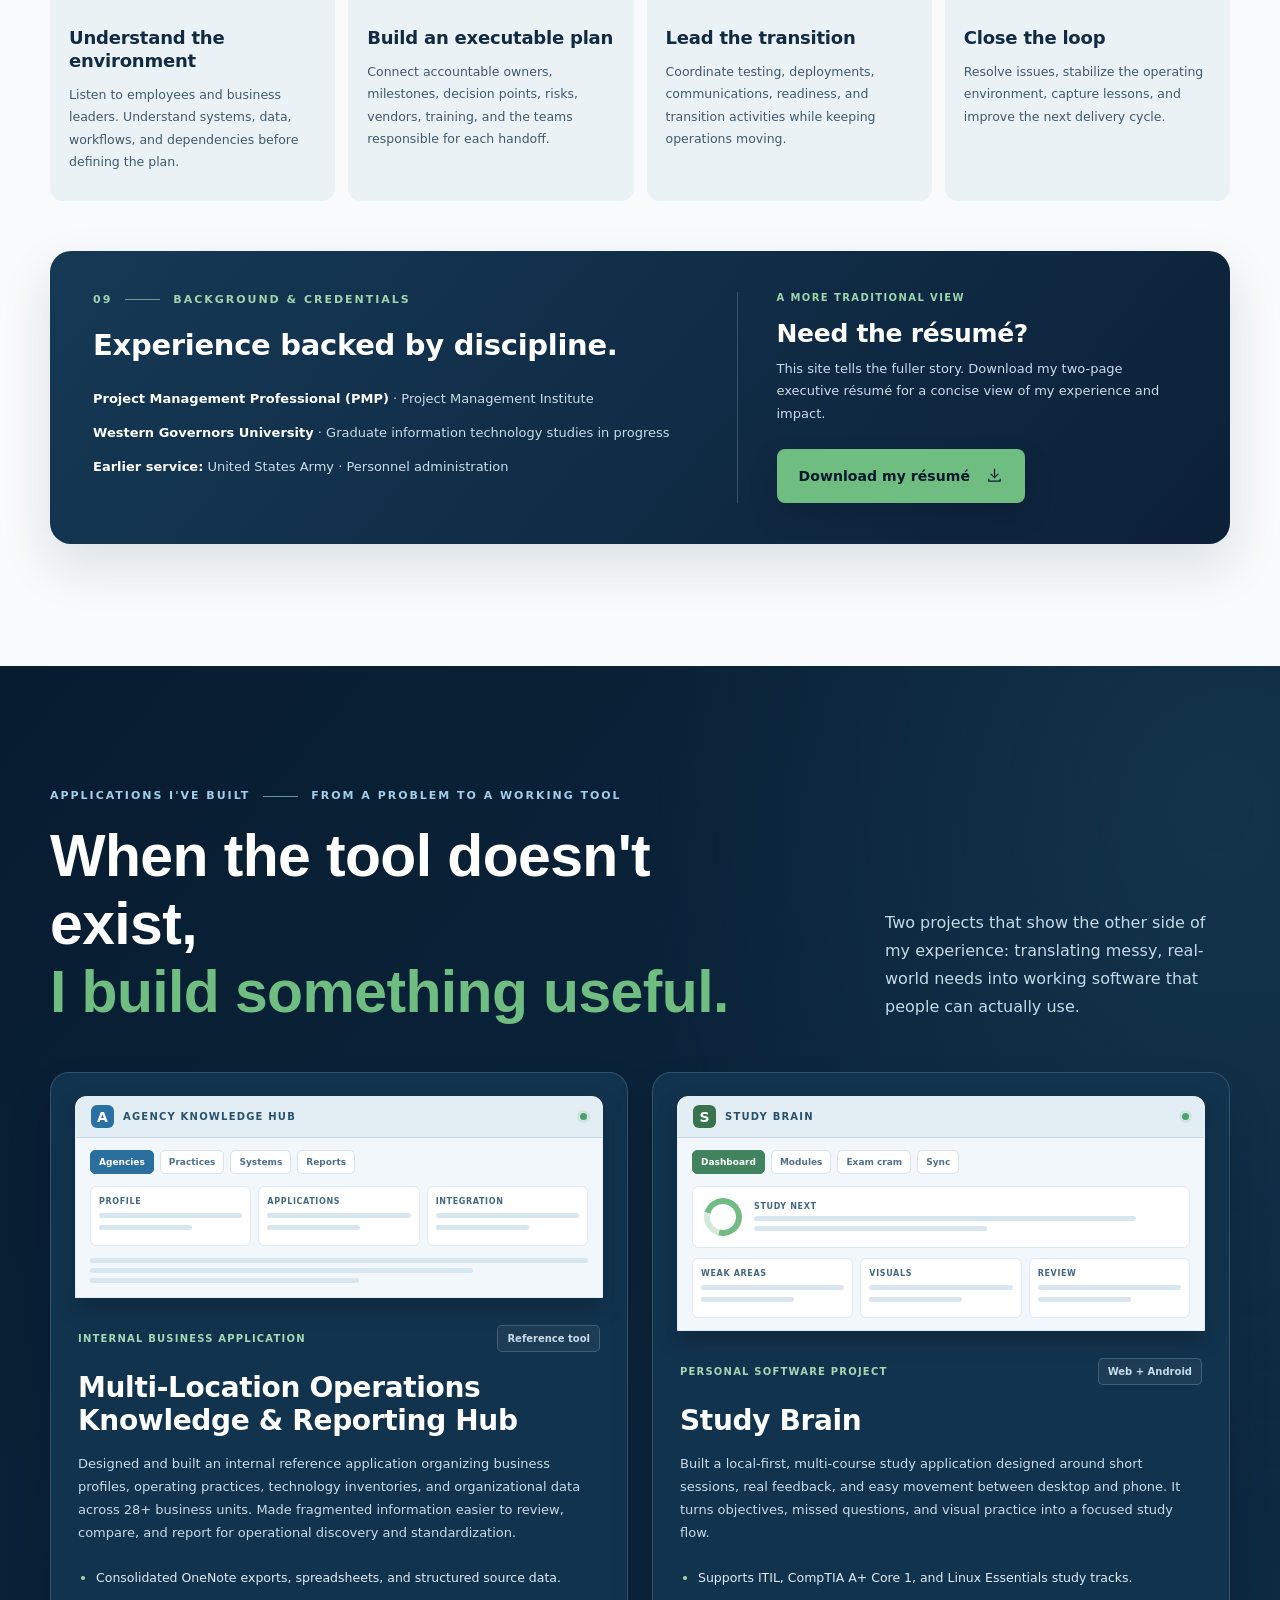
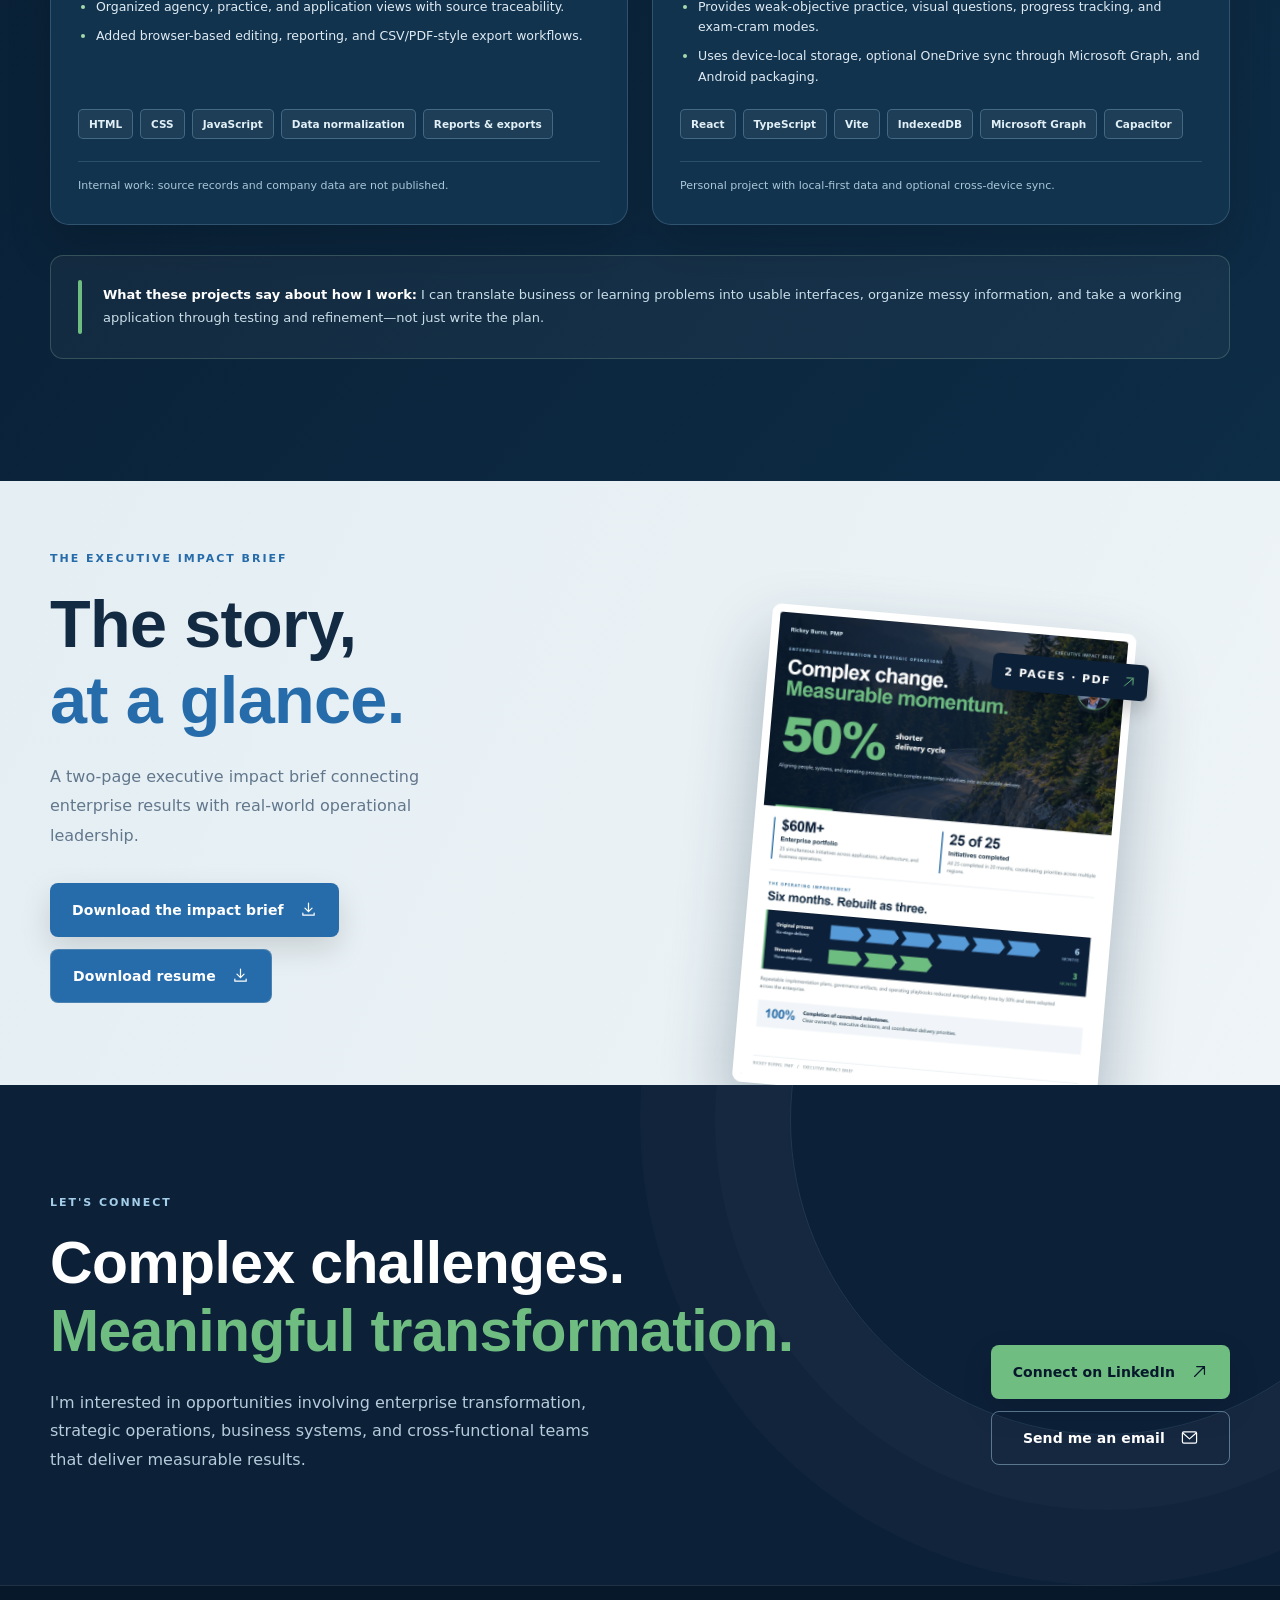
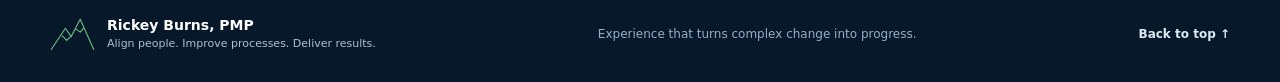
==== commit 22f24d82: "Create two-page Executive Impact Brief and scoped network icon" ====
--- a/index.html
+++ b/index.html
@@ -27,6 +27,7 @@
     <symbol id="icon-check" viewBox="0 0 24 24"><path d="m5 12 5 5L20 7"/></symbol>
     <symbol id="icon-building" viewBox="0 0 24 24"><path d="M4 21V6l8-3 8 3v15M3 21h18M8 9h1m6 0h1M8 13h1m6 0h1M8 17h1m6 0h1"/></symbol>
     <symbol id="icon-people" viewBox="0 0 24 24"><circle cx="9" cy="8" r="3"/><path d="M3 20v-3c0-3 2-5 6-5s6 2 6 5v3M17 5a3 3 0 0 1 0 6m1 2c2.5.3 3.5 2 3.5 4.5V20"/></symbol>
+    <symbol id="icon-network" viewBox="0 0 24 24"><path d="M10.5 6.5 6.5 10.5m7-4 4 4m-11 3 4 4m3 0 4-4"/><circle cx="12" cy="5" r="2.5"/><circle cx="5" cy="12" r="2.5"/><circle cx="19" cy="12" r="2.5"/><circle cx="12" cy="19" r="2.5"/></symbol>
     <symbol id="icon-gear" viewBox="0 0 24 24"><circle cx="12" cy="12" r="3"/><path d="M10 2h4l.6 2.6 2.4 1 2.3-1.4 2.8 2.8-1.4 2.3 1 2.4 2.3.3v4l-2.3.5-1 2.4 1.4 2.3-2.8 2.8-2.3-1.4-2.4 1L14 24h-4l-.5-2.4-2.4-1-2.3 1.4-2.8-2.8 1.4-2.3-1-2.4L0 14v-4l2.4-.5 1-2.4L2 4.8 4.8 2l2.3 1.4 2.4-1z" transform="translate(1 1) scale(.9)"/></symbol>
     <symbol id="icon-clock" viewBox="0 0 24 24"><circle cx="12" cy="12" r="9"/><path d="M12 6v7l4 2"/></symbol>
     <symbol id="icon-shield" viewBox="0 0 24 24"><path d="M12 2 20 5v6c0 5-3.3 8.5-8 11-4.7-2.5-8-6-8-11V5z"/><path d="m8.3 12 2.4 2.5L16 9"/></symbol>
@@ -68,7 +69,7 @@
           <div class="hero-pillars" aria-label="Leadership priorities"><span>People</span><i></i><span>Systems</span><i></i><span>Processes</span><i></i><span>Results</span></div>
           <div class="hero-actions">
             <a class="btn btn-primary" href="#impact">Explore my impact <svg class="icon" aria-hidden="true"><use href="#icon-arrow"/></svg></a>
-            <a class="btn btn-ghost" href="assets/docs/Rickey_Burns_Enterprise_Transformation_Case_Study.pdf" download="Rickey_Burns_Enterprise_Transformation_Case_Study.pdf">Download case study <svg class="icon" aria-hidden="true"><use href="#icon-download"/></svg></a>
+            <a class="btn btn-ghost" href="assets/docs/Rickey_Burns_Enterprise_Transformation_Case_Study.pdf" download="Rickey_Burns_Enterprise_Transformation_Case_Study.pdf">Download impact brief <svg class="icon" aria-hidden="true"><use href="#icon-download"/></svg></a>
             <a class="btn btn-ghost" href="assets/docs/Rickey_Burns_Executive_Resume.pdf" download>Download resume <svg class="icon" aria-hidden="true"><use href="#icon-download"/></svg></a>
           </div>
         </div>
@@ -345,15 +346,15 @@
     <section class="portfolio-section" aria-labelledby="portfolio-title">
       <div class="shell portfolio-layout">
         <div class="portfolio-copy" data-reveal>
-          <p class="eyebrow light">THE ONE-PAGE VERSION</p>
+          <p class="eyebrow light">THE EXECUTIVE IMPACT BRIEF</p>
           <h2 id="portfolio-title">The story,<br><em>at a glance.</em></h2>
-          <p>A one-page summary of enterprise transformation, strategic operations, and the measurable outcomes I deliver.</p>
-          <a class="btn btn-primary" href="assets/docs/Rickey_Burns_Enterprise_Transformation_Case_Study.pdf" download="Rickey_Burns_Enterprise_Transformation_Case_Study.pdf">Download the case study <svg class="icon" aria-hidden="true"><use href="#icon-download"/></svg></a>
+          <p>A two-page executive impact brief connecting enterprise results with real-world operational leadership.</p>
+          <a class="btn btn-primary" href="assets/docs/Rickey_Burns_Enterprise_Transformation_Case_Study.pdf" download="Rickey_Burns_Enterprise_Transformation_Case_Study.pdf">Download the impact brief <svg class="icon" aria-hidden="true"><use href="#icon-download"/></svg></a>
           <a class="btn btn-ghost" href="assets/docs/Rickey_Burns_Executive_Resume.pdf" download>Download resume <svg class="icon" aria-hidden="true"><use href="#icon-download"/></svg></a>
         </div>
-        <a class="poster-frame" href="assets/docs/Rickey_Burns_Enterprise_Transformation_Case_Study.pdf" aria-label="Download the one-page enterprise transformation and strategic operations case study PDF" data-reveal>
-          <img src="assets/images/case-study-poster.webp" alt="Preview of the one-page enterprise transformation case study" width="1024" height="1536" loading="lazy">
-          <span class="poster-tag">1 PAGE · PDF <svg class="icon" aria-hidden="true"><use href="#icon-up-right"/></svg></span>
+        <a class="poster-frame" href="assets/docs/Rickey_Burns_Enterprise_Transformation_Case_Study.pdf" aria-label="Download the two-page executive impact brief PDF" data-reveal>
+          <img src="assets/images/case-study-poster.webp" alt="Preview of the two-page executive impact brief" width="1024" height="1536" loading="lazy">
+          <span class="poster-tag">2 PAGES · PDF <svg class="icon" aria-hidden="true"><use href="#icon-up-right"/></svg></span>
         </a>
       </div>
     </section>
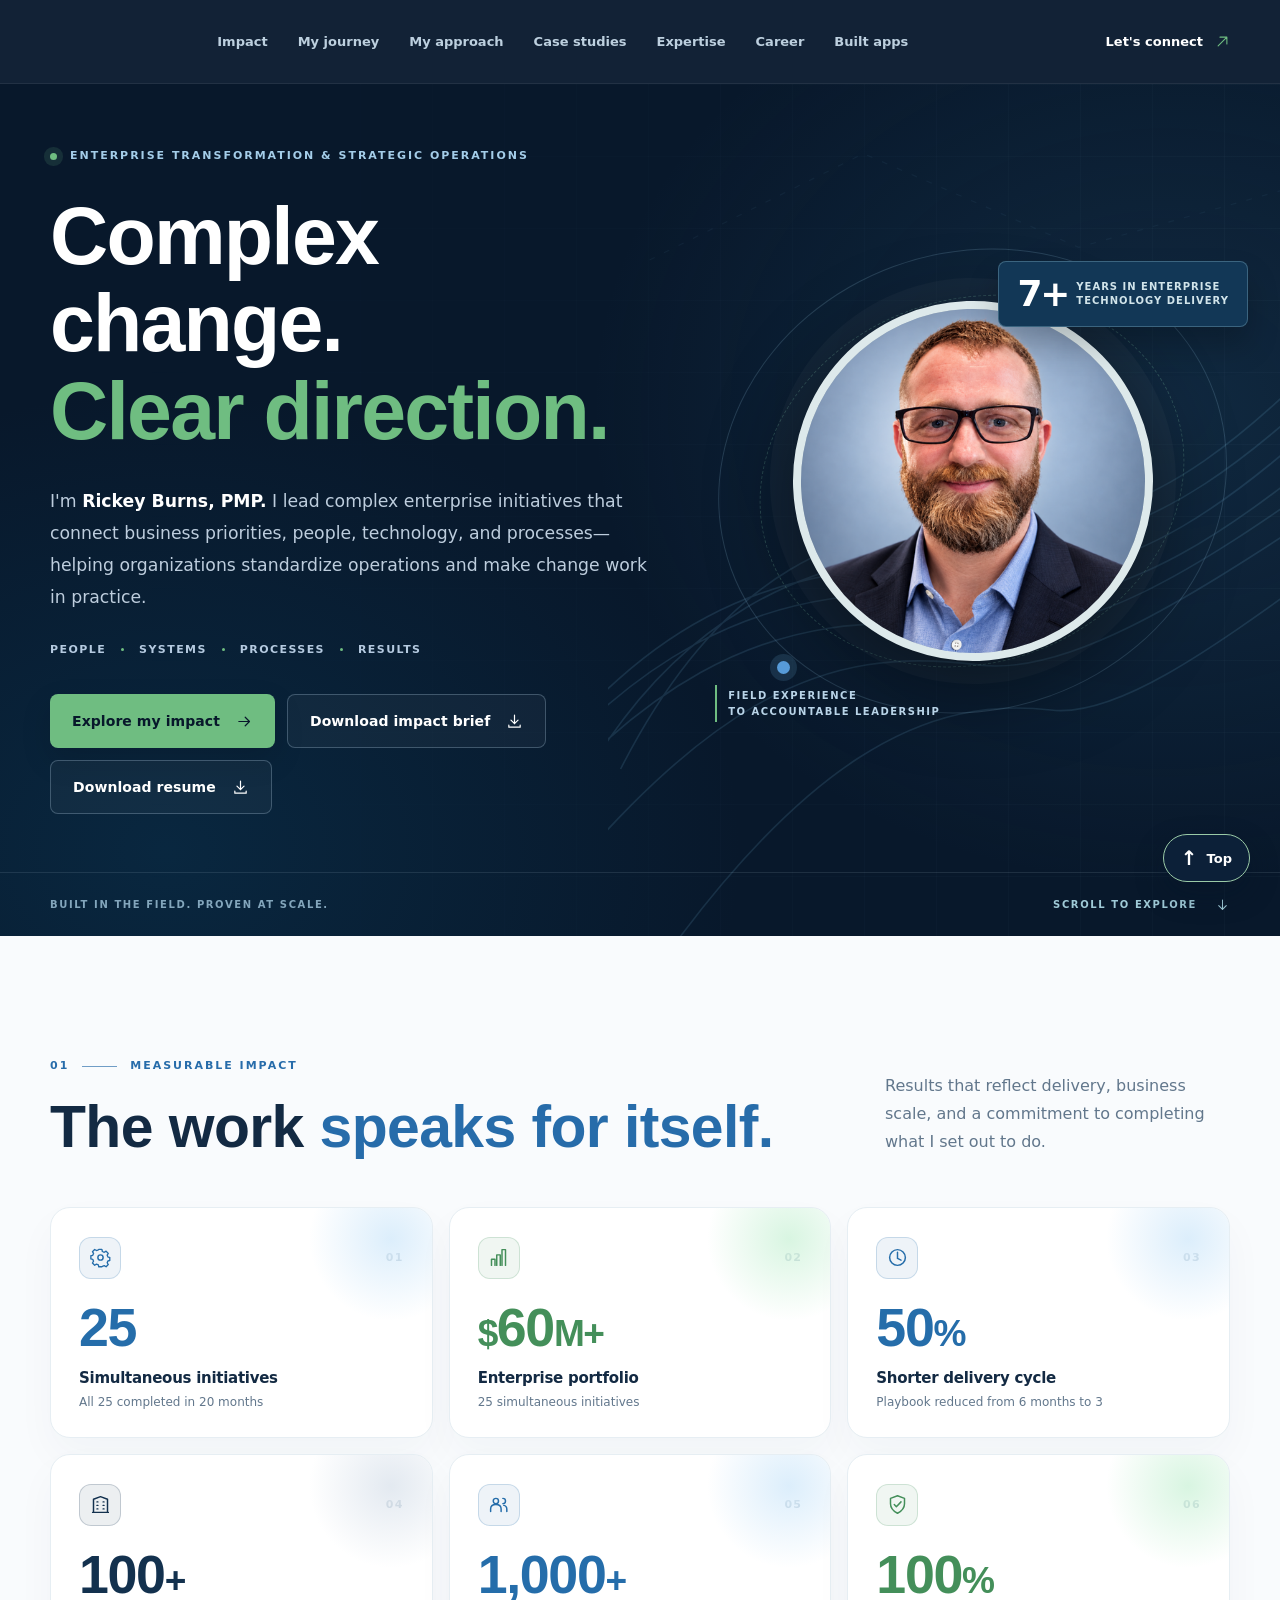
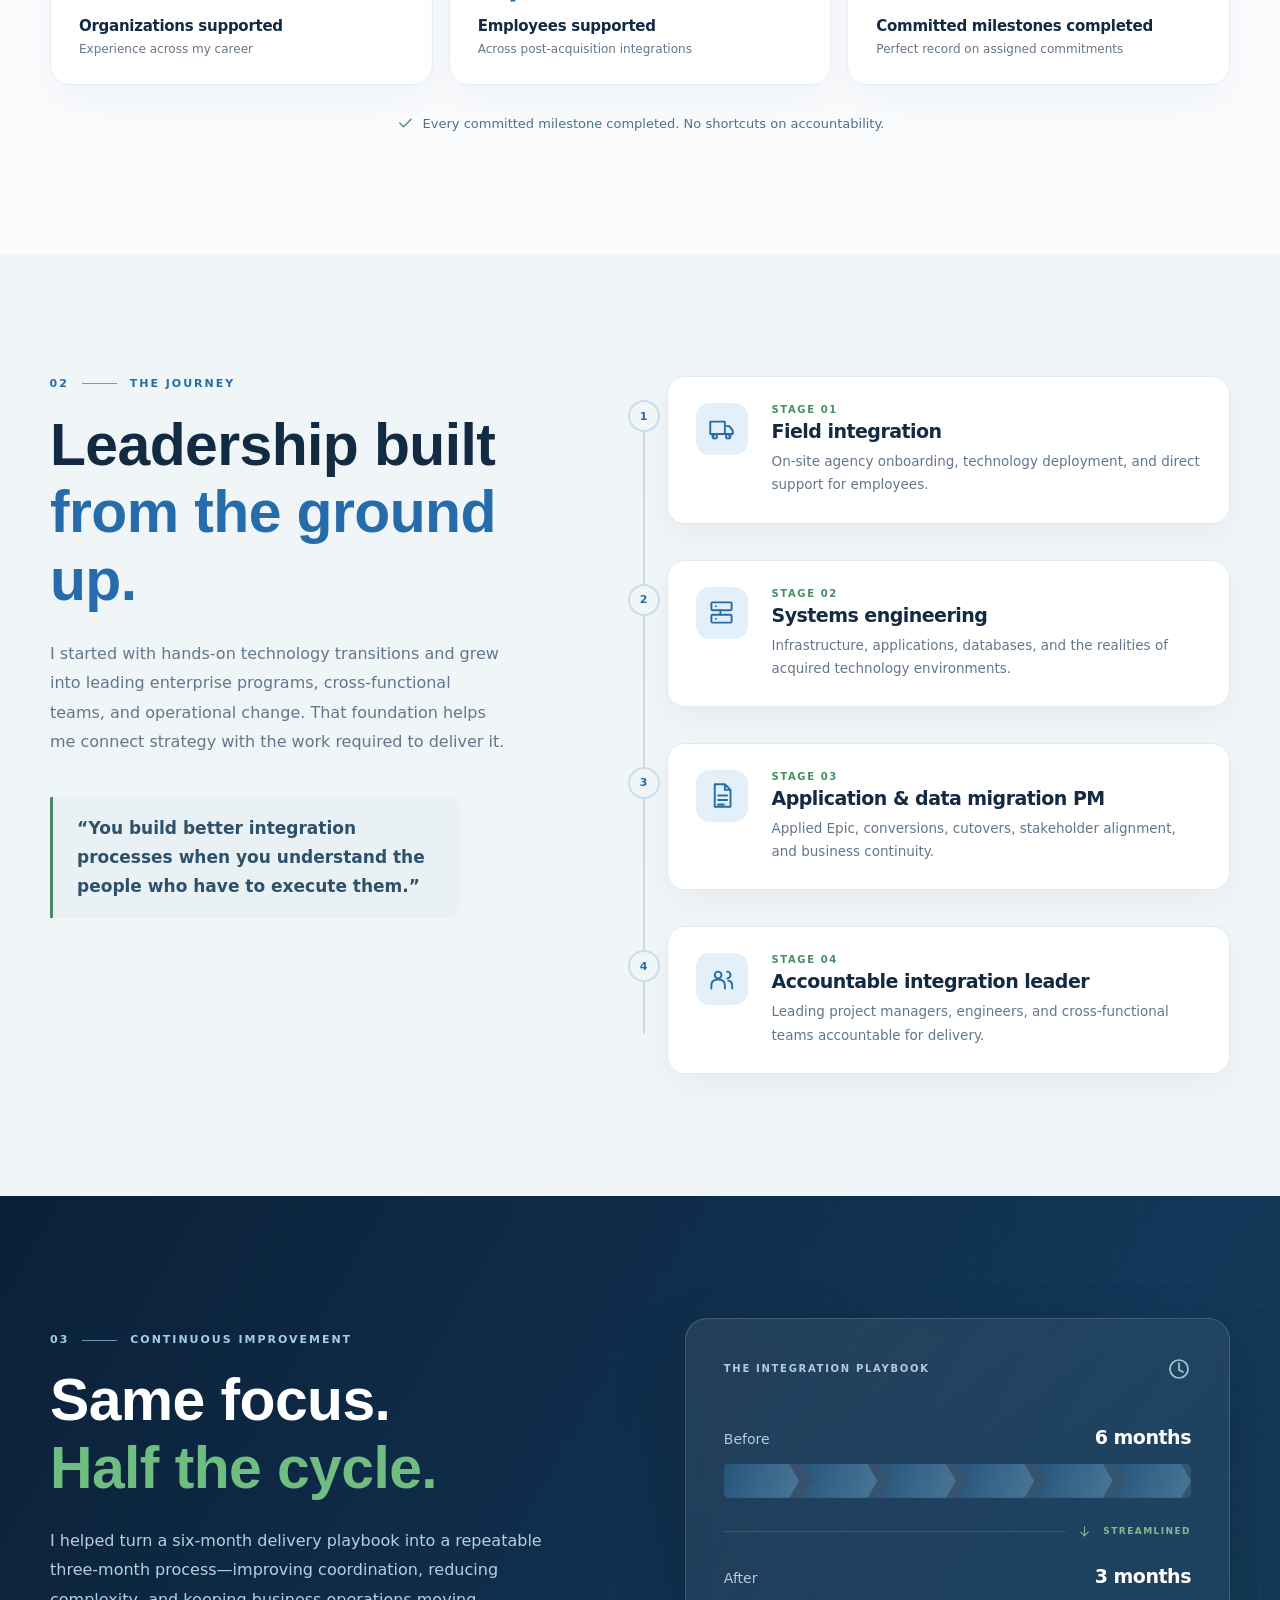
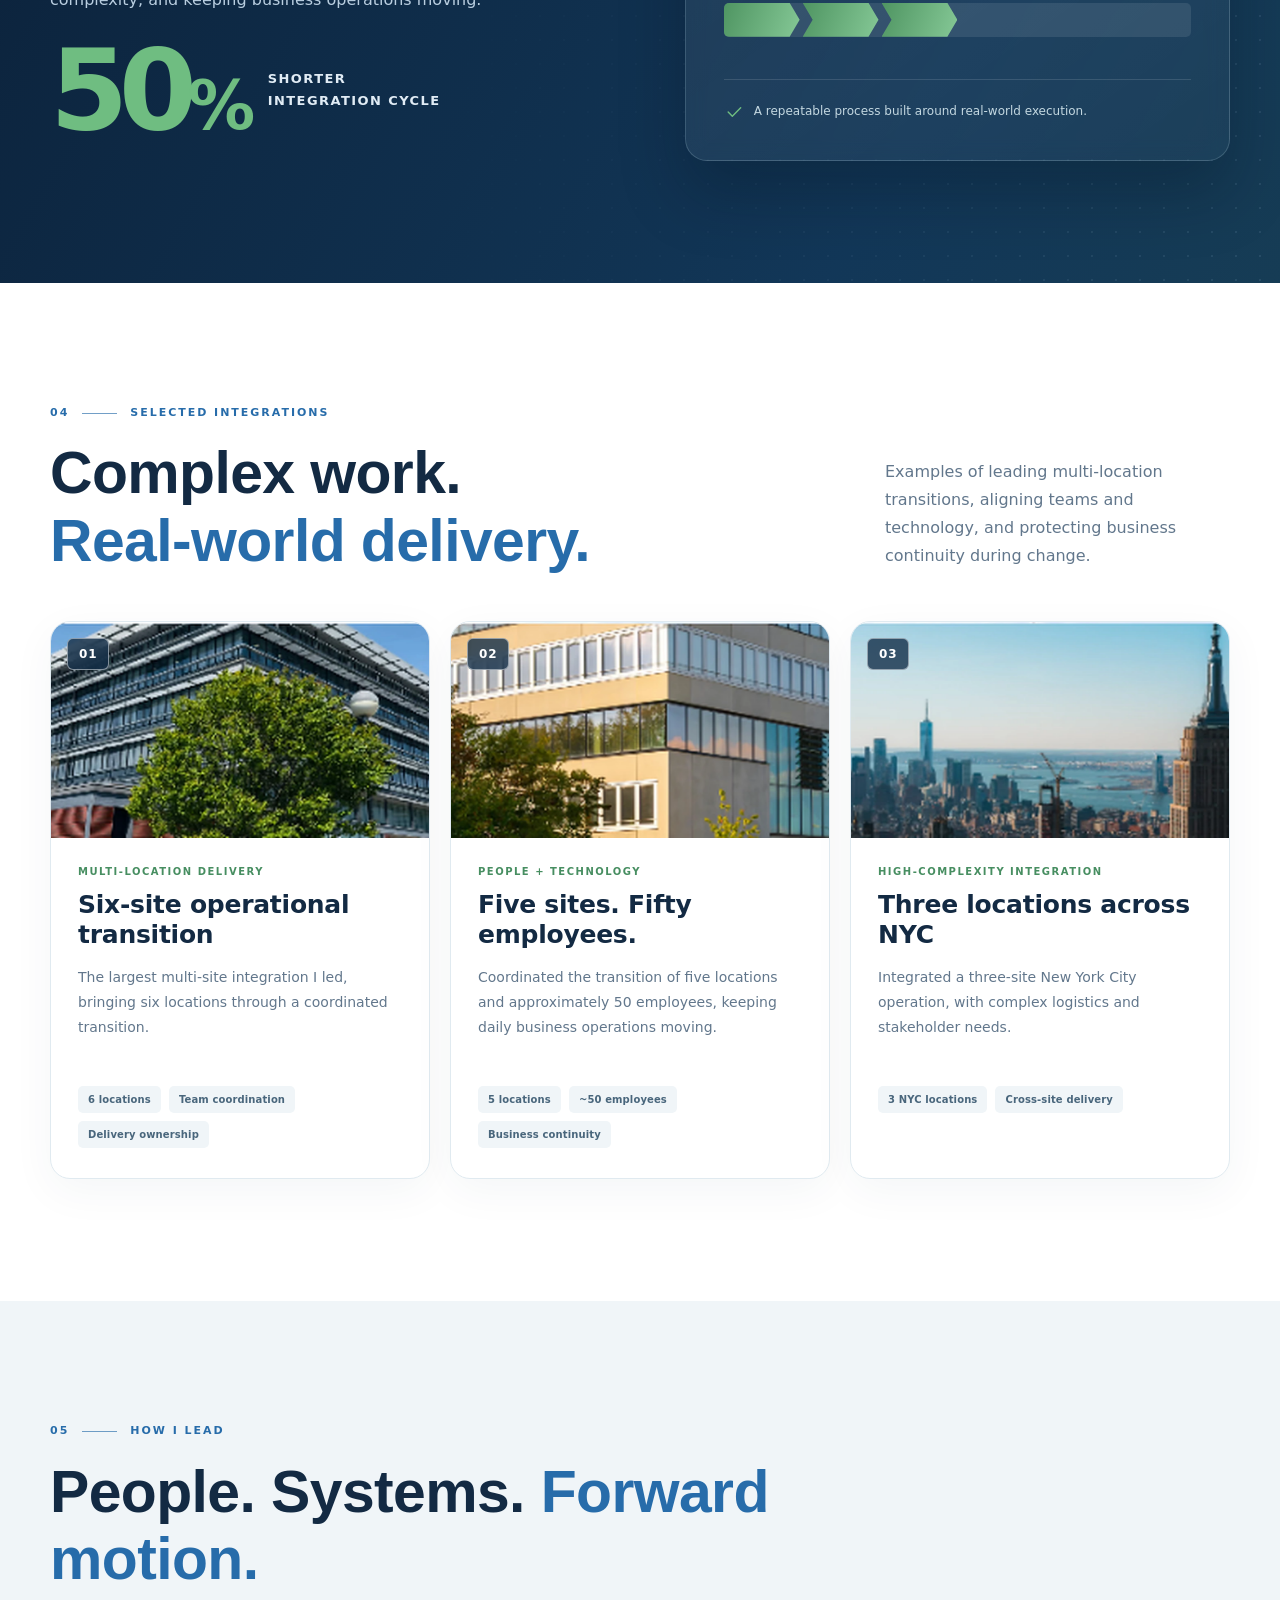
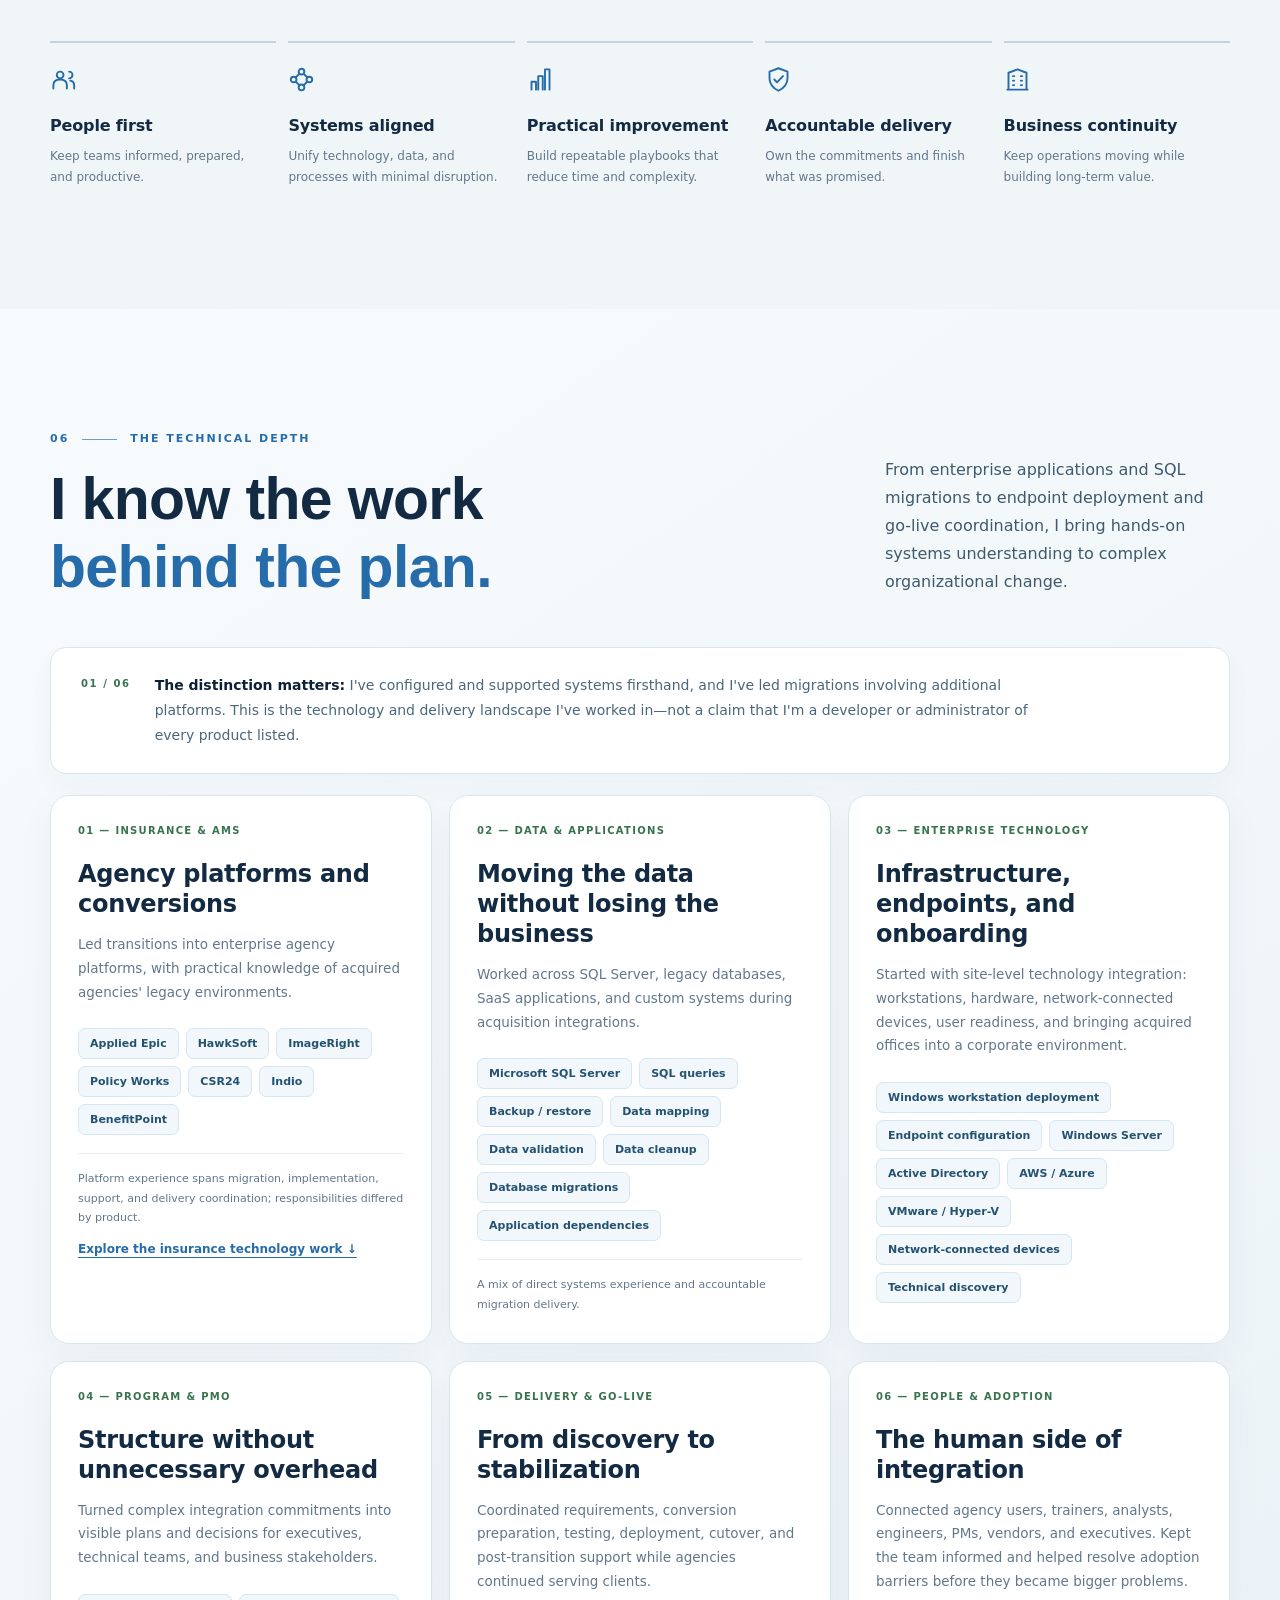
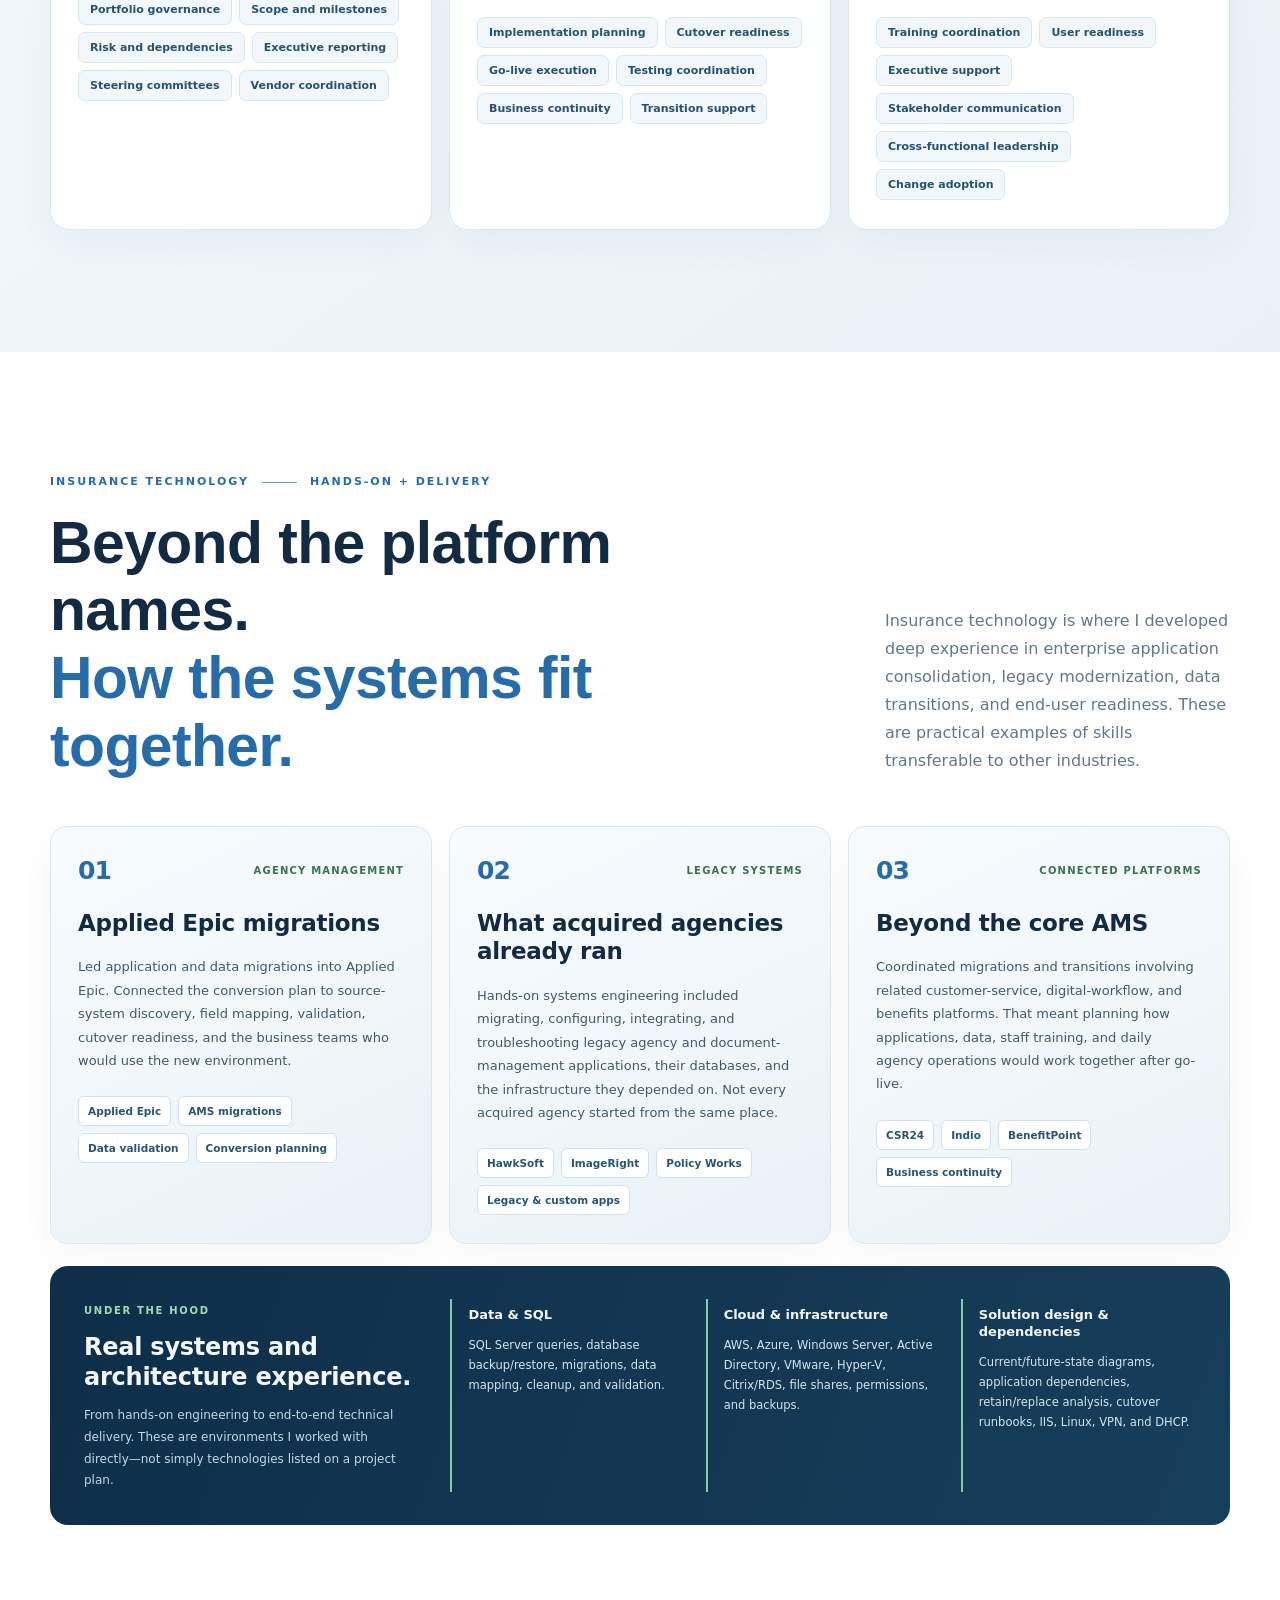
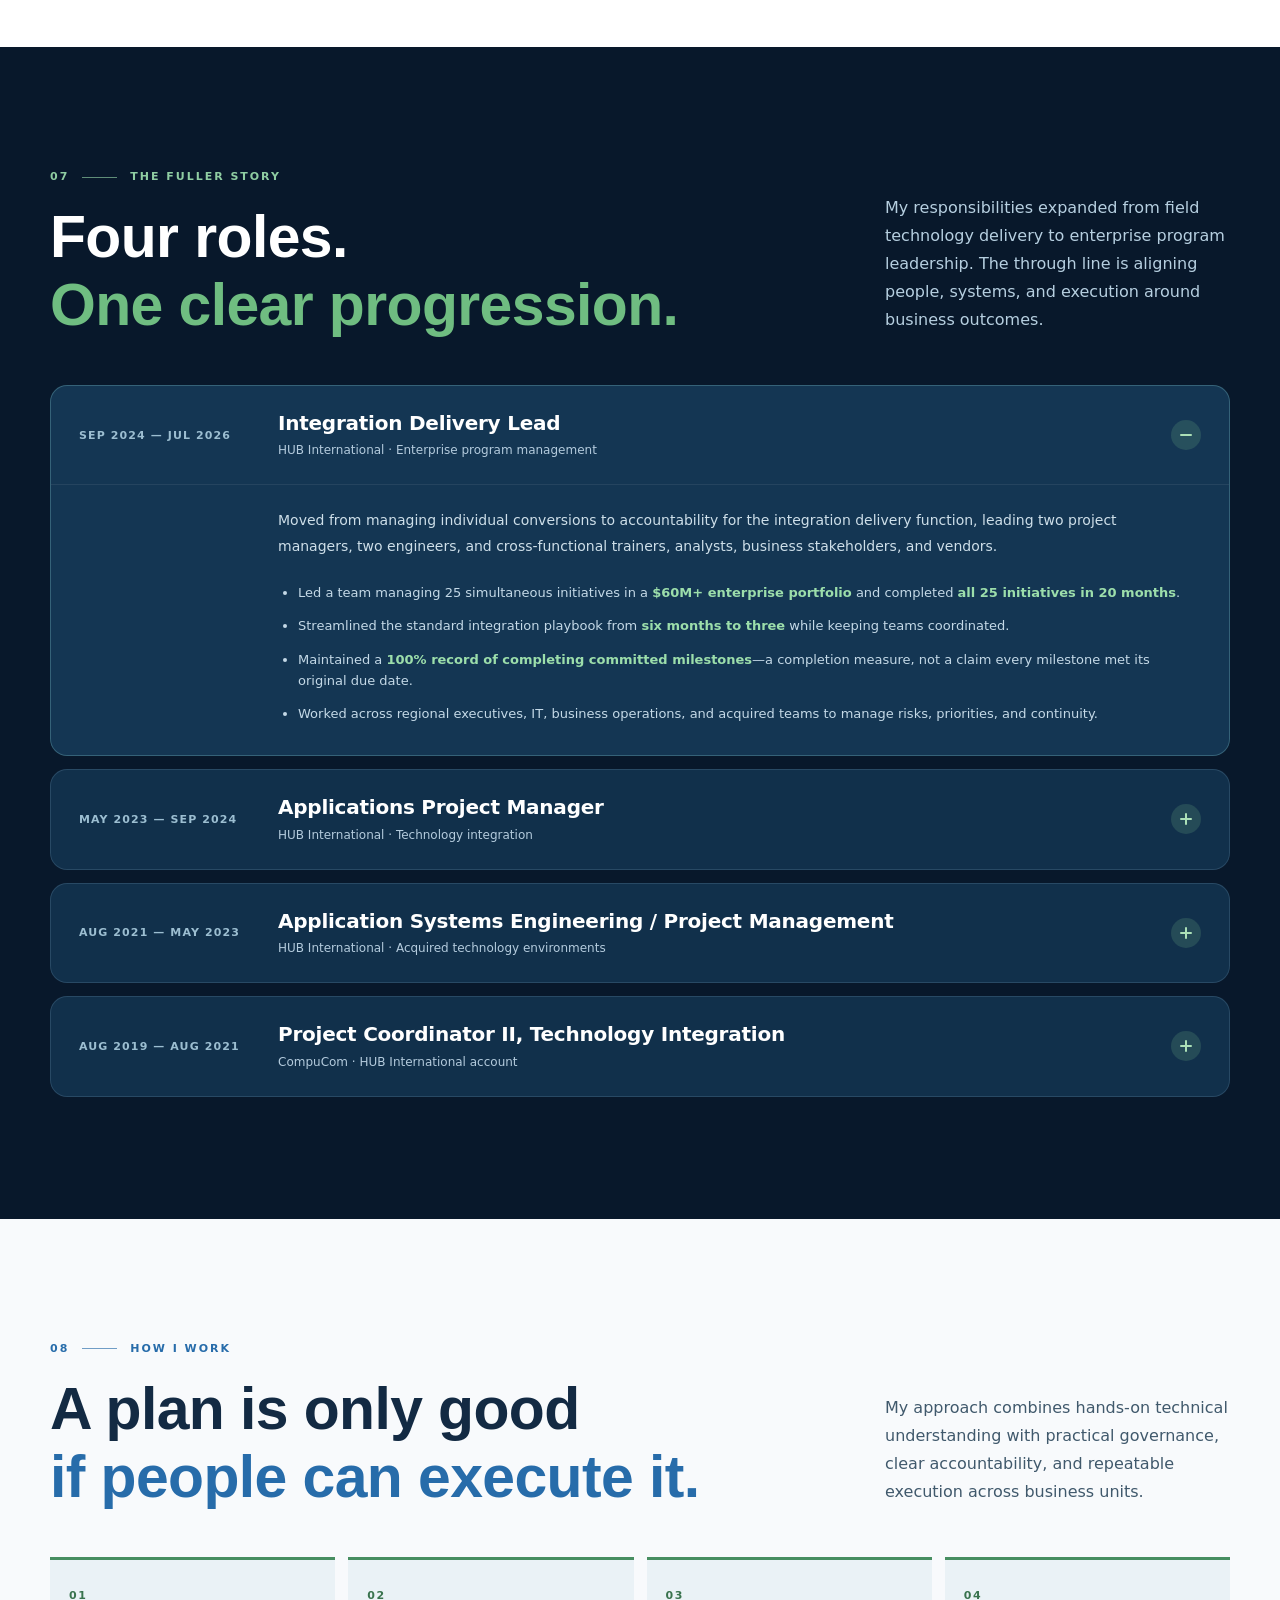
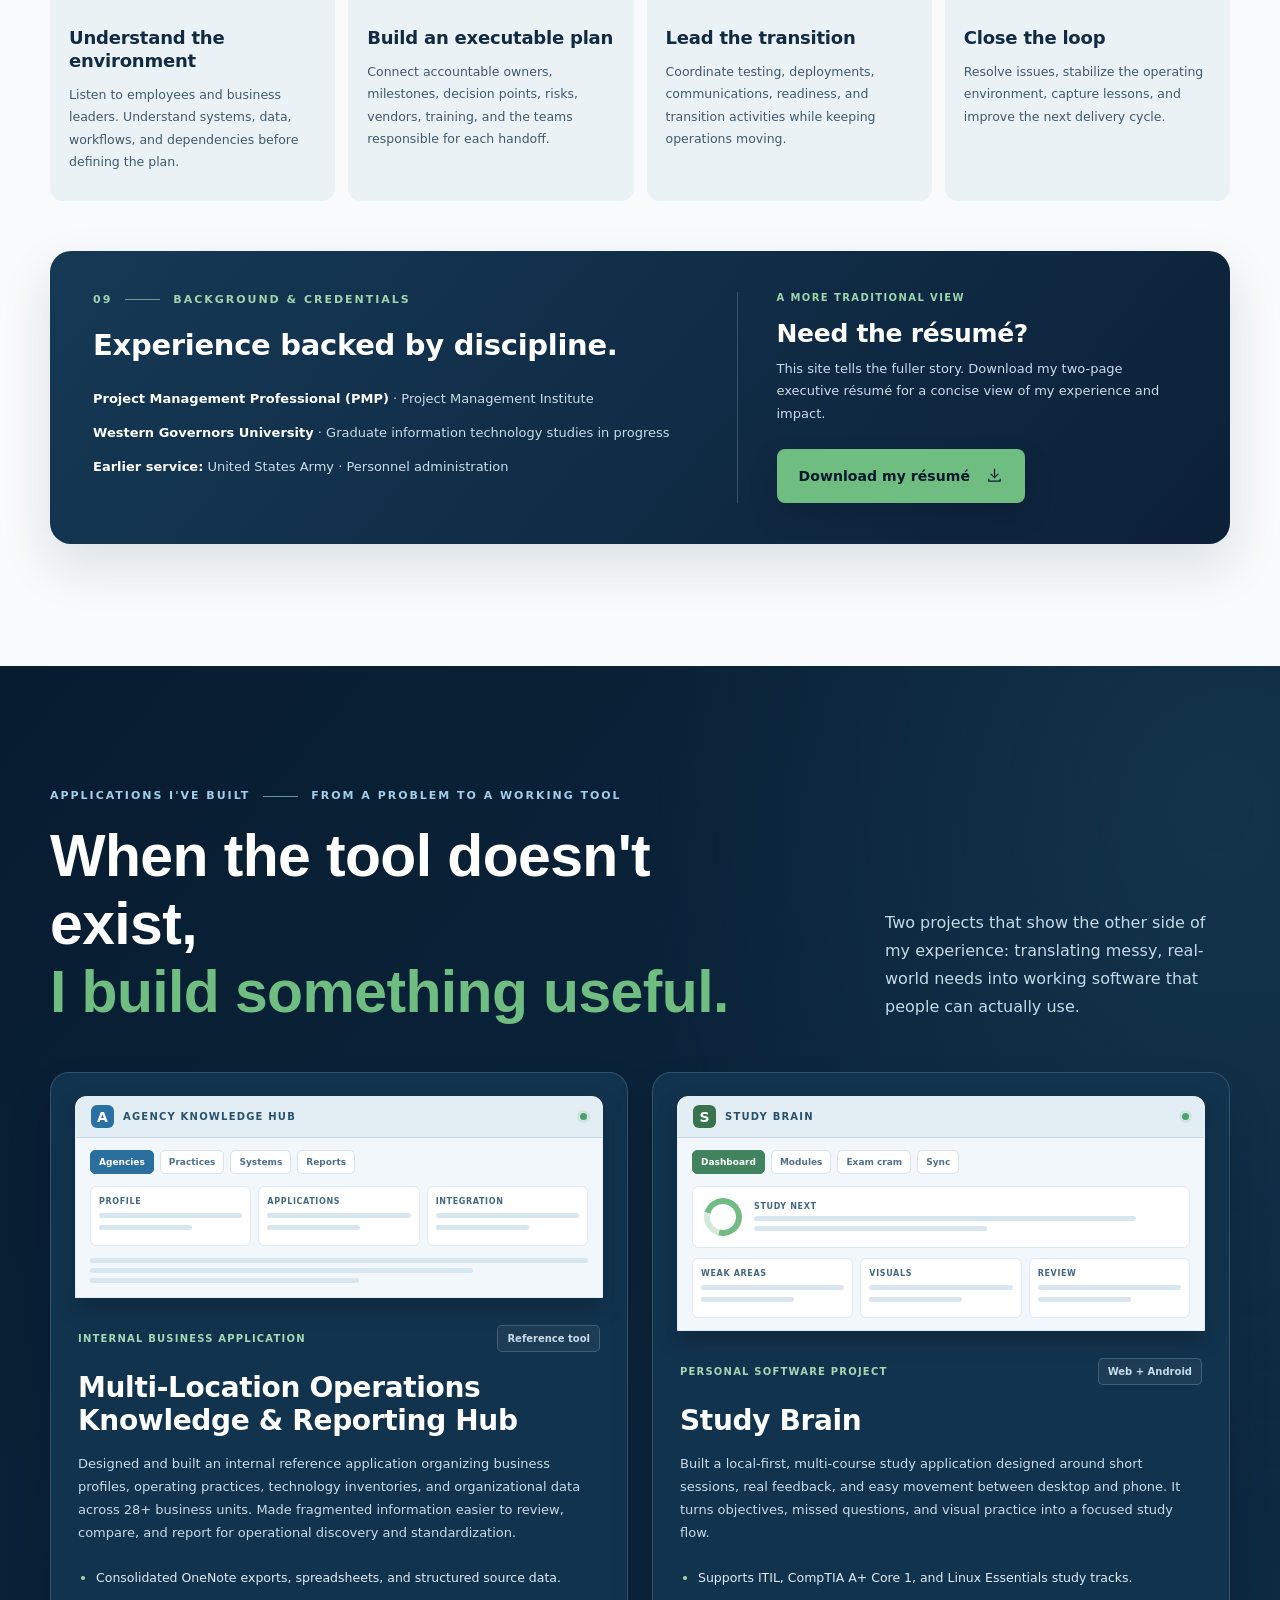
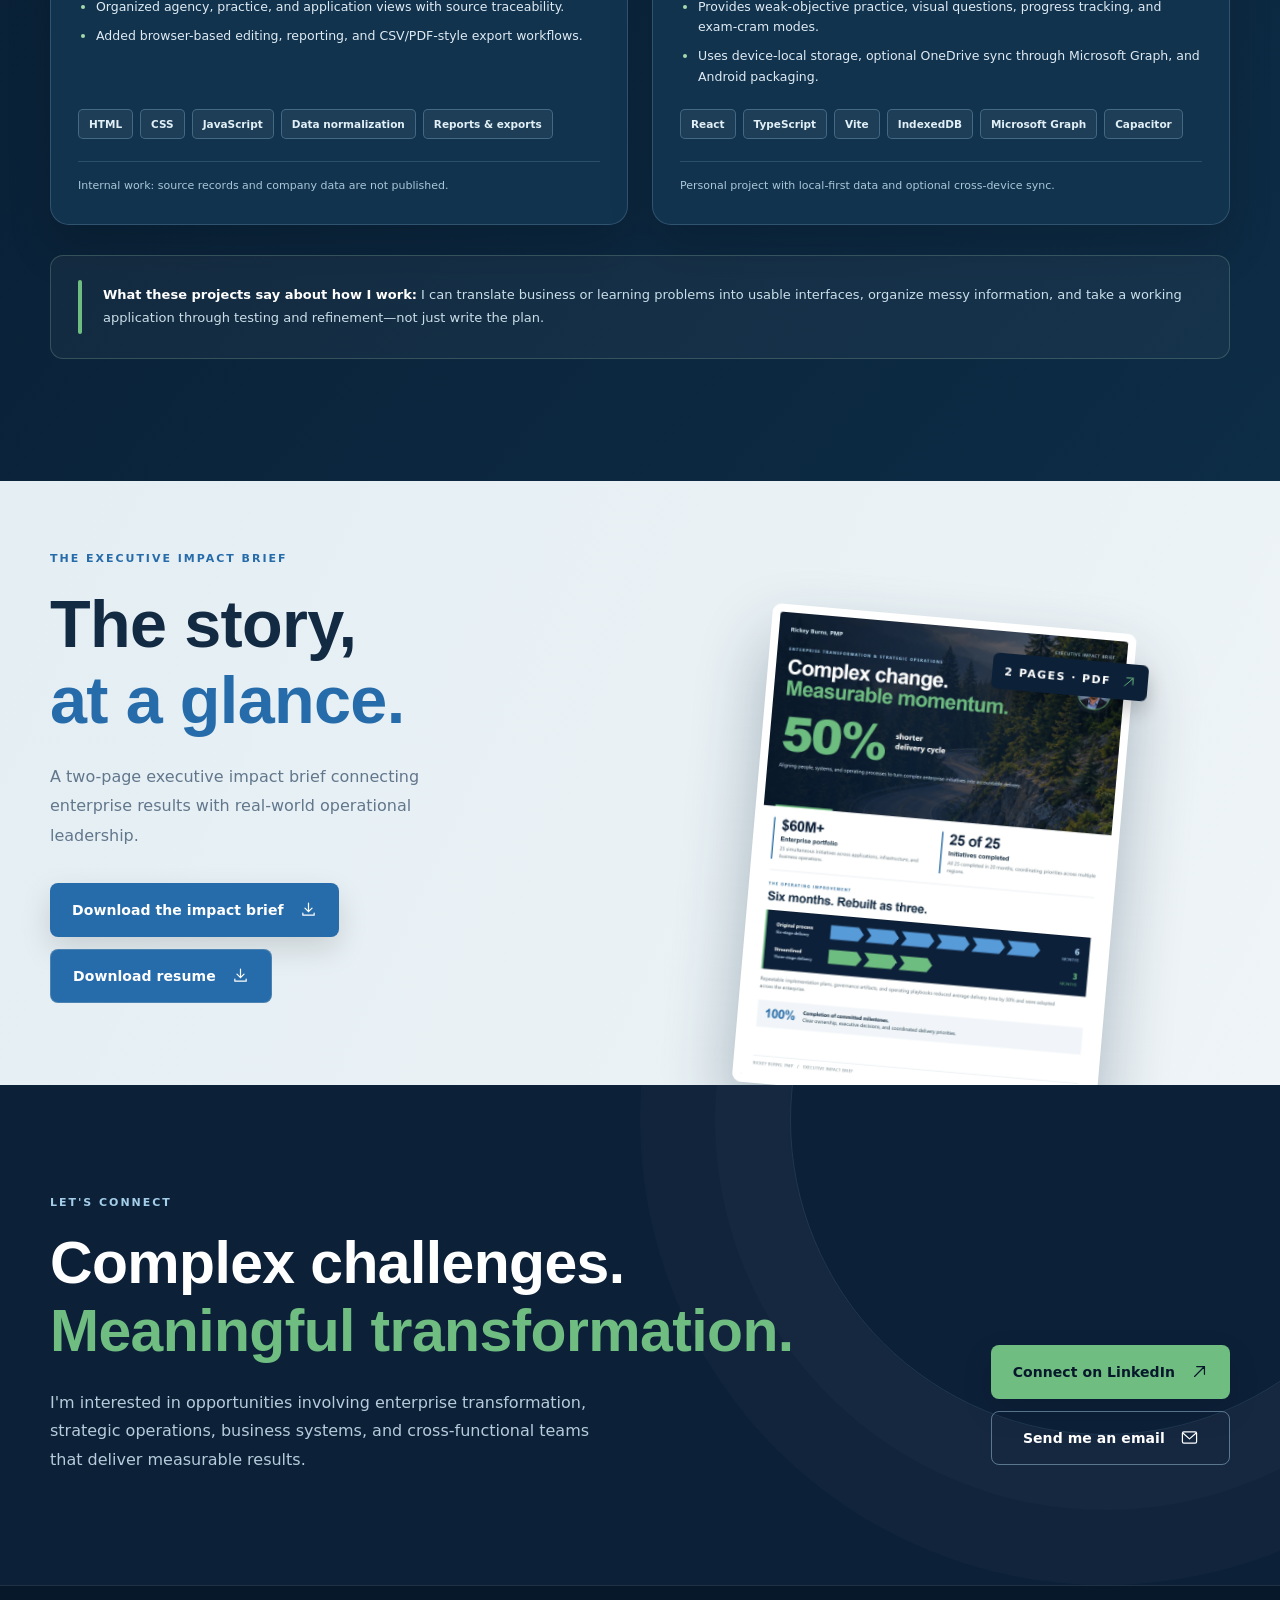
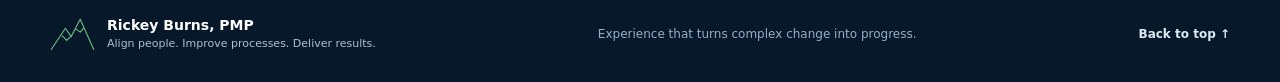
==== commit 36df9d54: "Refine network connectors for clean node outlines" ====
--- a/index.html
+++ b/index.html
@@ -27,7 +27,7 @@
     <symbol id="icon-check" viewBox="0 0 24 24"><path d="m5 12 5 5L20 7"/></symbol>
     <symbol id="icon-building" viewBox="0 0 24 24"><path d="M4 21V6l8-3 8 3v15M3 21h18M8 9h1m6 0h1M8 13h1m6 0h1M8 17h1m6 0h1"/></symbol>
     <symbol id="icon-people" viewBox="0 0 24 24"><circle cx="9" cy="8" r="3"/><path d="M3 20v-3c0-3 2-5 6-5s6 2 6 5v3M17 5a3 3 0 0 1 0 6m1 2c2.5.3 3.5 2 3.5 4.5V20"/></symbol>
-    <symbol id="icon-network" viewBox="0 0 24 24"><path d="M10.5 6.5 6.5 10.5m7-4 4 4m-11 3 4 4m3 0 4-4"/><circle cx="12" cy="5" r="2.5"/><circle cx="5" cy="12" r="2.5"/><circle cx="19" cy="12" r="2.5"/><circle cx="12" cy="19" r="2.5"/></symbol>
+    <symbol id="icon-network" viewBox="0 0 24 24"><path d="M10 7 7 10m7-3 3 3M7 14l3 3m4 0 3-3"/><circle cx="12" cy="5" r="2.5"/><circle cx="5" cy="12" r="2.5"/><circle cx="19" cy="12" r="2.5"/><circle cx="12" cy="19" r="2.5"/></symbol>
     <symbol id="icon-gear" viewBox="0 0 24 24"><circle cx="12" cy="12" r="3"/><path d="M10 2h4l.6 2.6 2.4 1 2.3-1.4 2.8 2.8-1.4 2.3 1 2.4 2.3.3v4l-2.3.5-1 2.4 1.4 2.3-2.8 2.8-2.3-1.4-2.4 1L14 24h-4l-.5-2.4-2.4-1-2.3 1.4-2.8-2.8 1.4-2.3-1-2.4L0 14v-4l2.4-.5 1-2.4L2 4.8 4.8 2l2.3 1.4 2.4-1z" transform="translate(1 1) scale(.9)"/></symbol>
     <symbol id="icon-clock" viewBox="0 0 24 24"><circle cx="12" cy="12" r="9"/><path d="M12 6v7l4 2"/></symbol>
     <symbol id="icon-shield" viewBox="0 0 24 24"><path d="M12 2 20 5v6c0 5-3.3 8.5-8 11-4.7-2.5-8-6-8-11V5z"/><path d="m8.3 12 2.4 2.5L16 9"/></symbol>
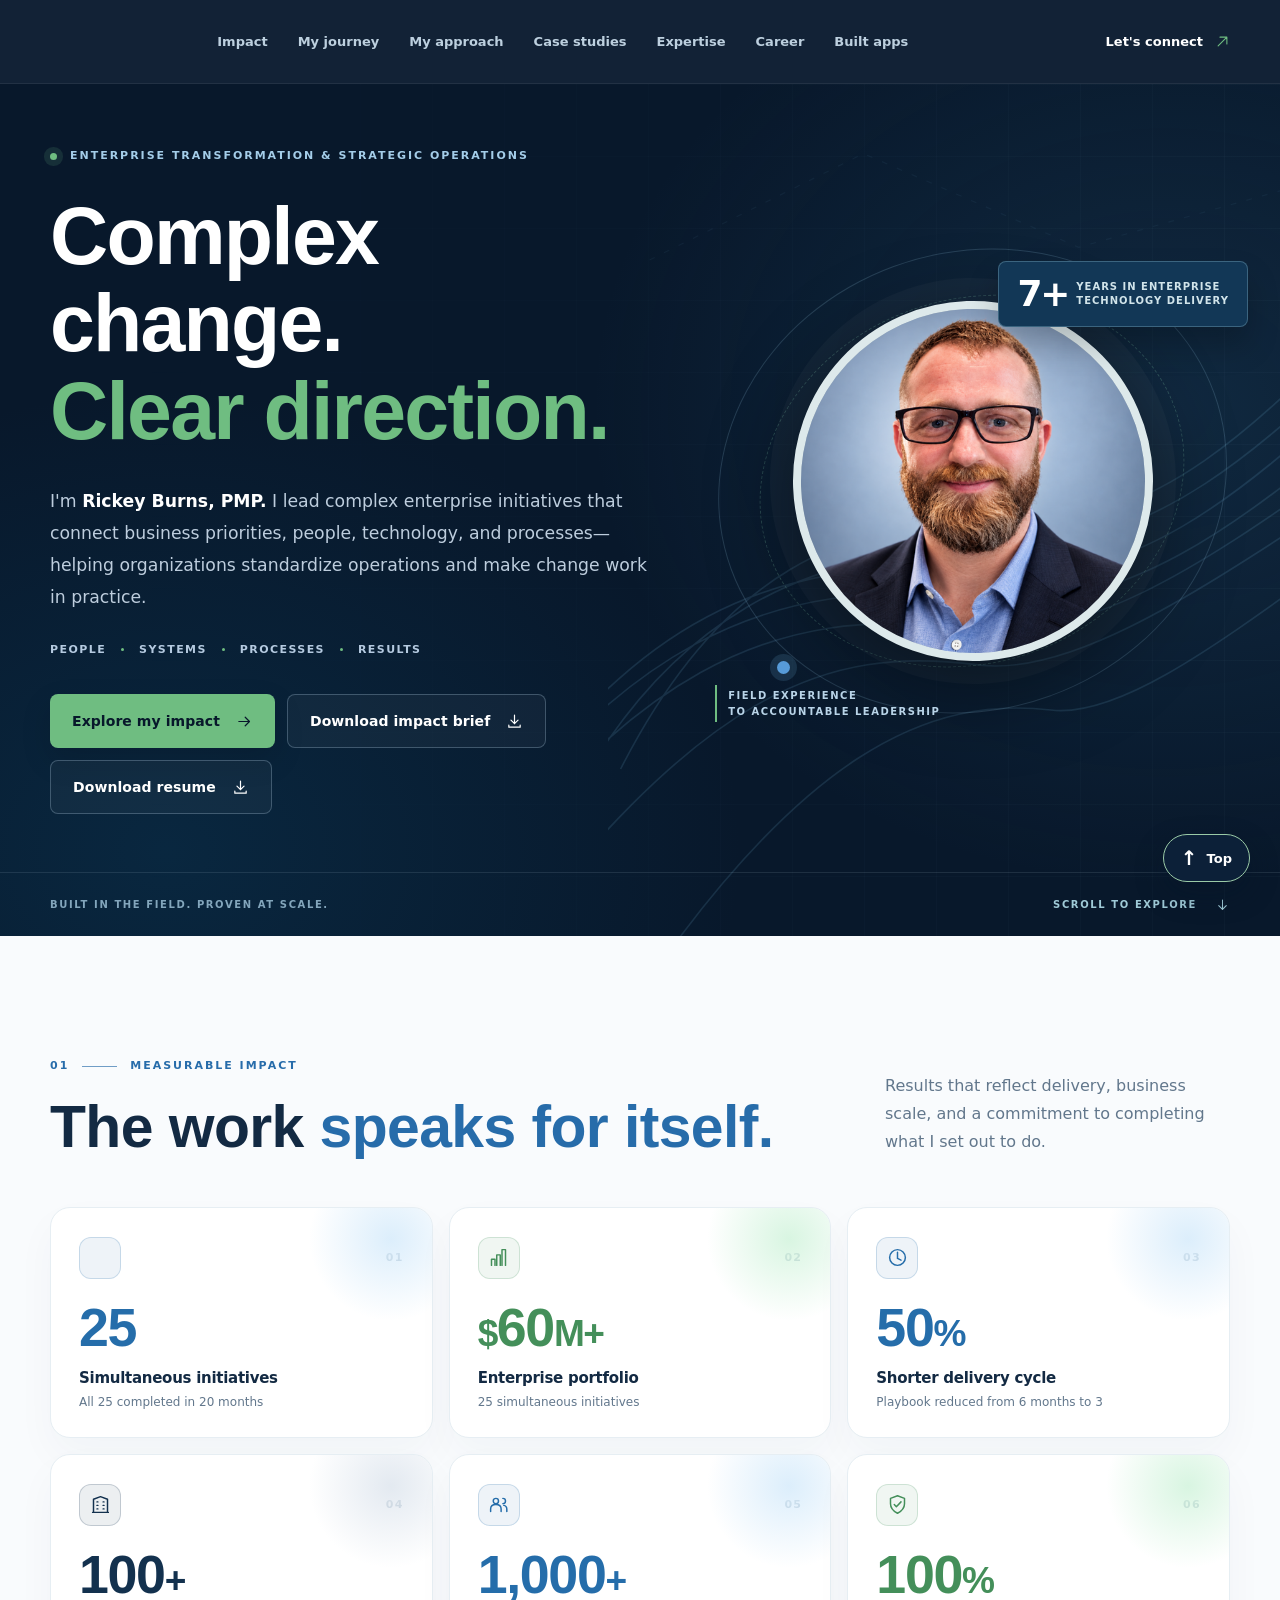
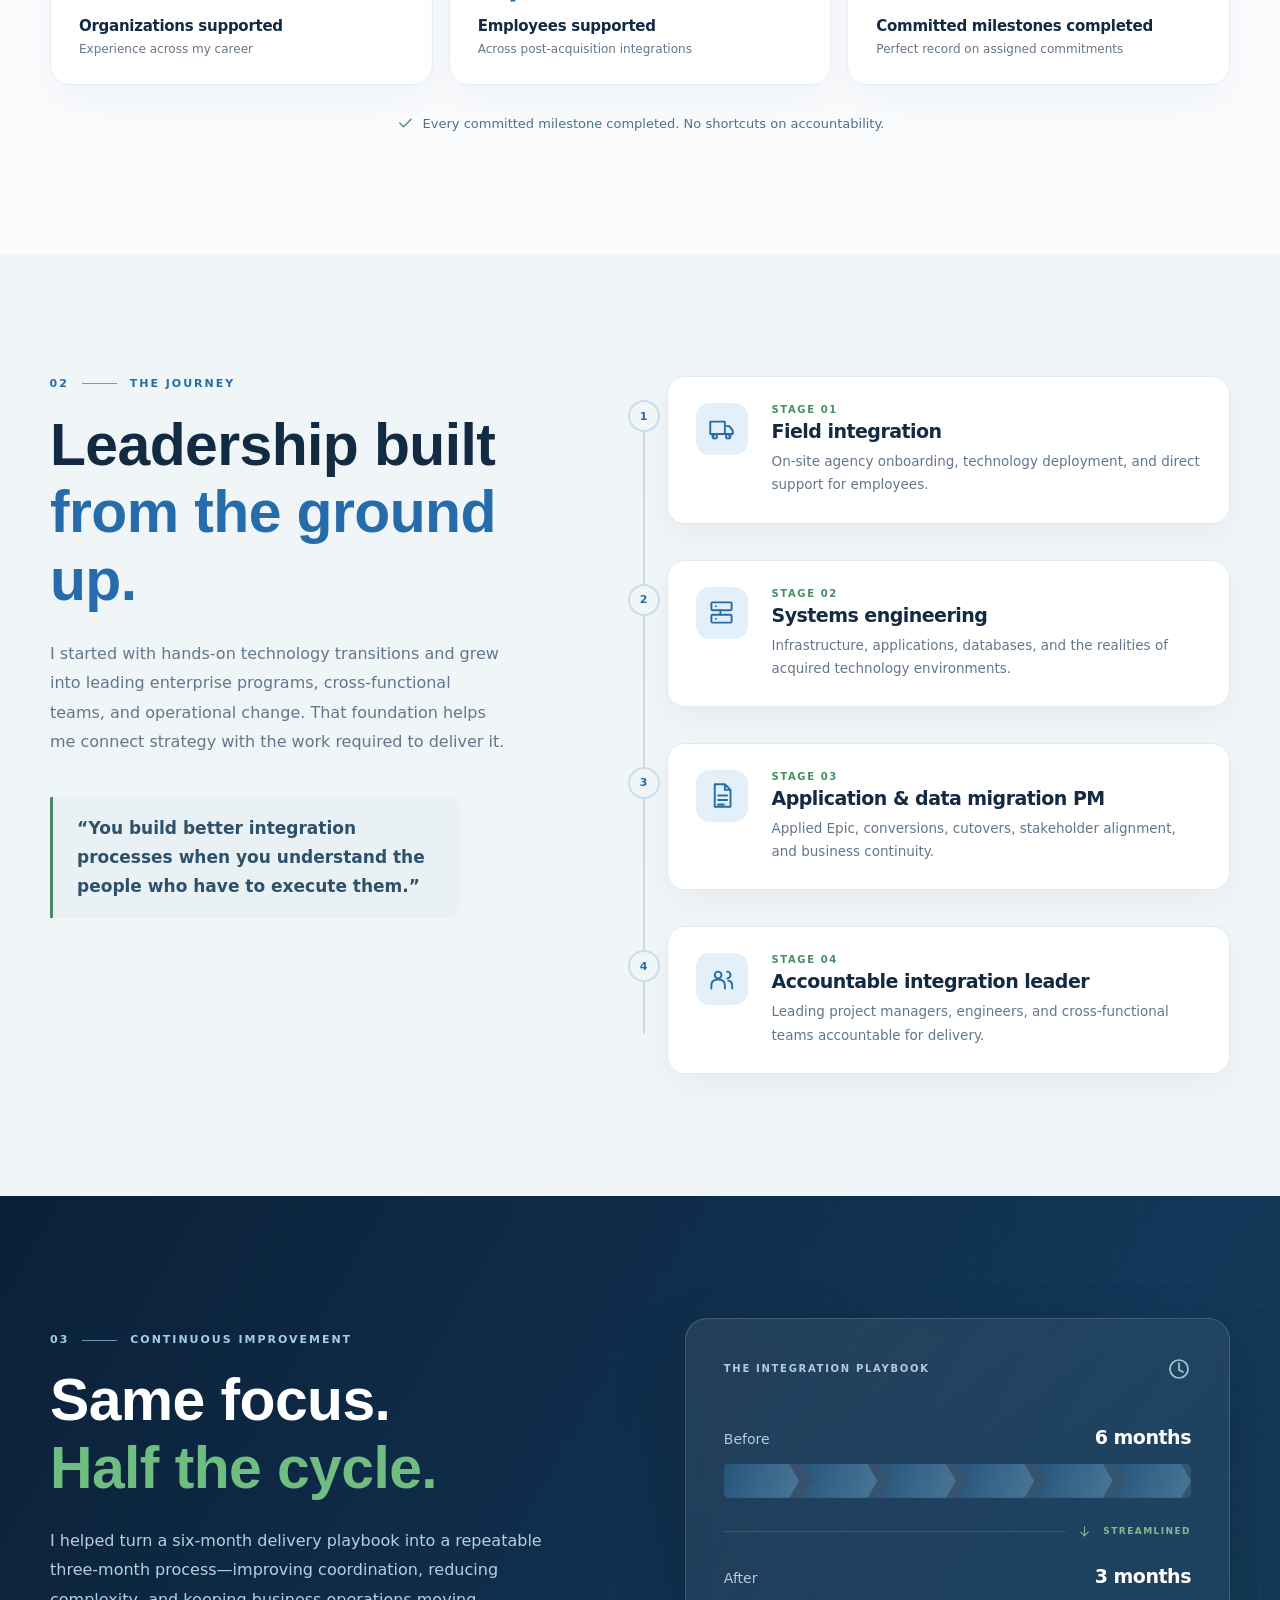
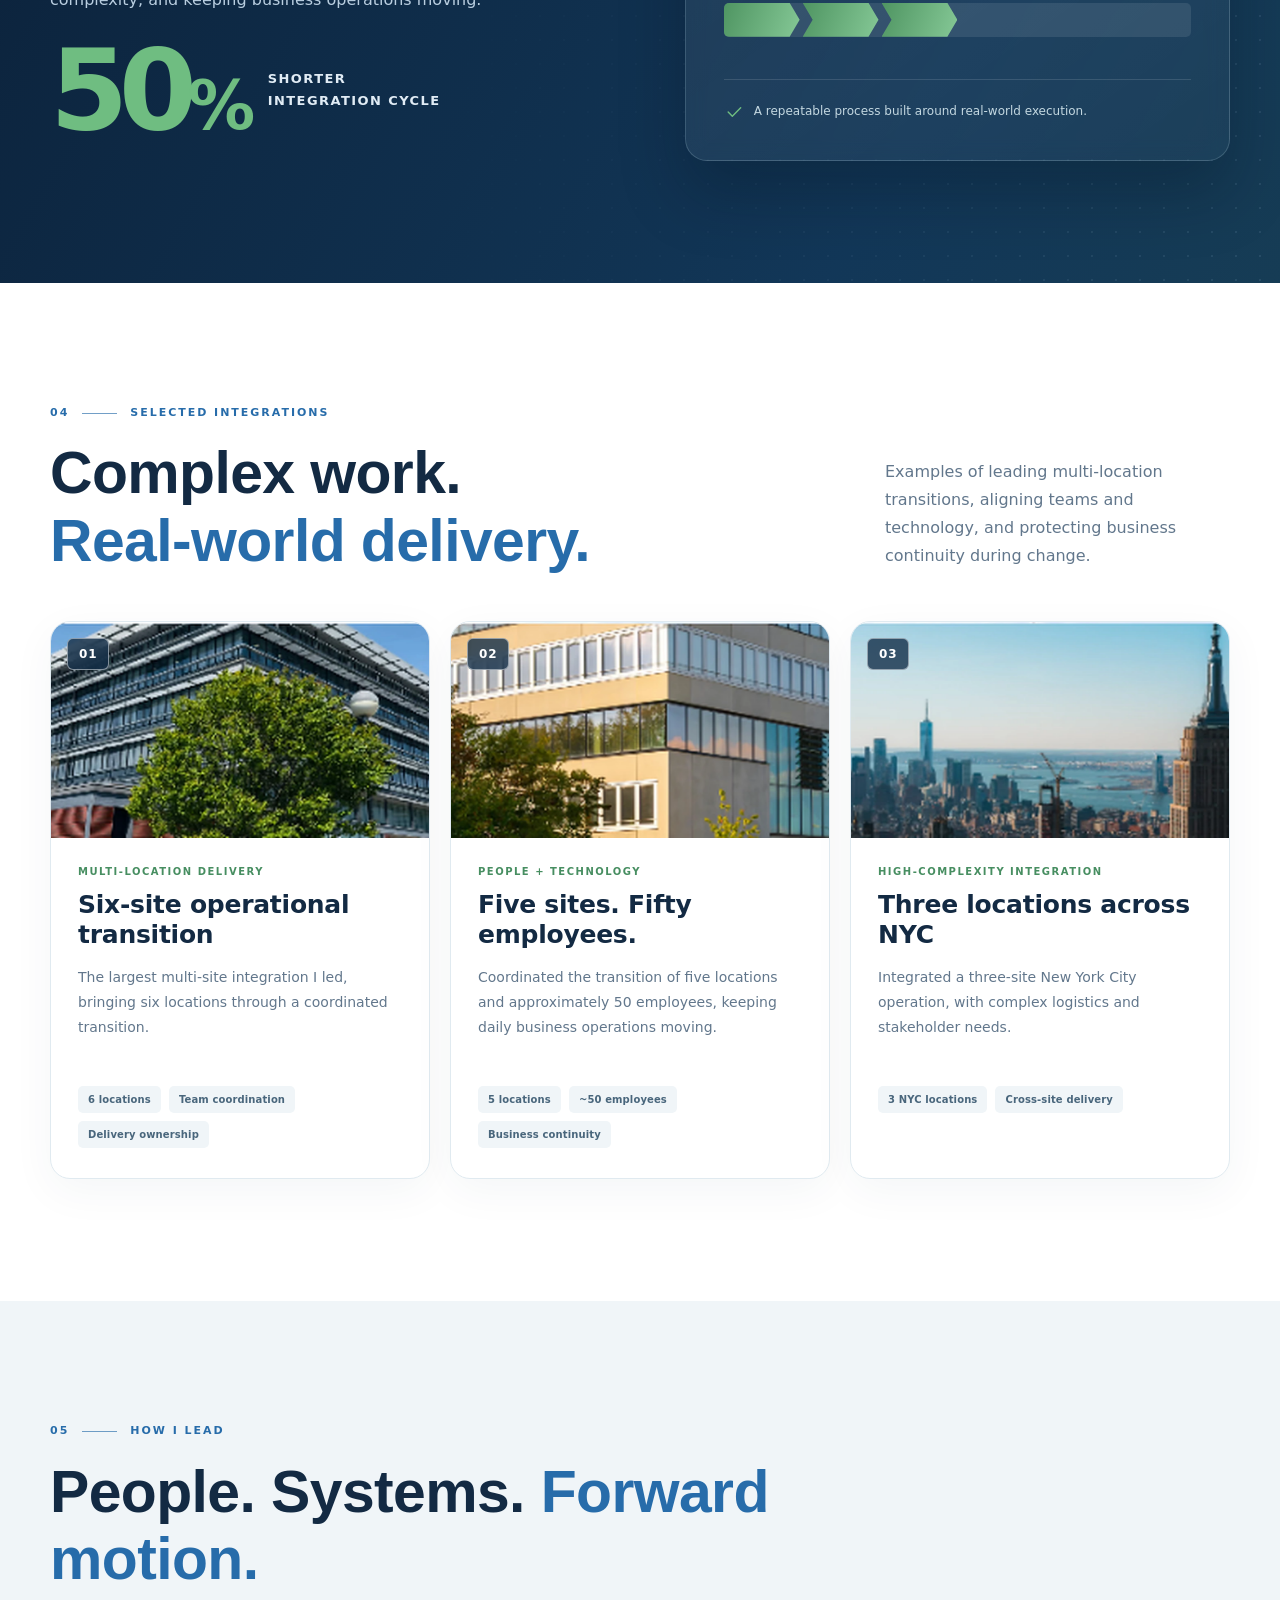
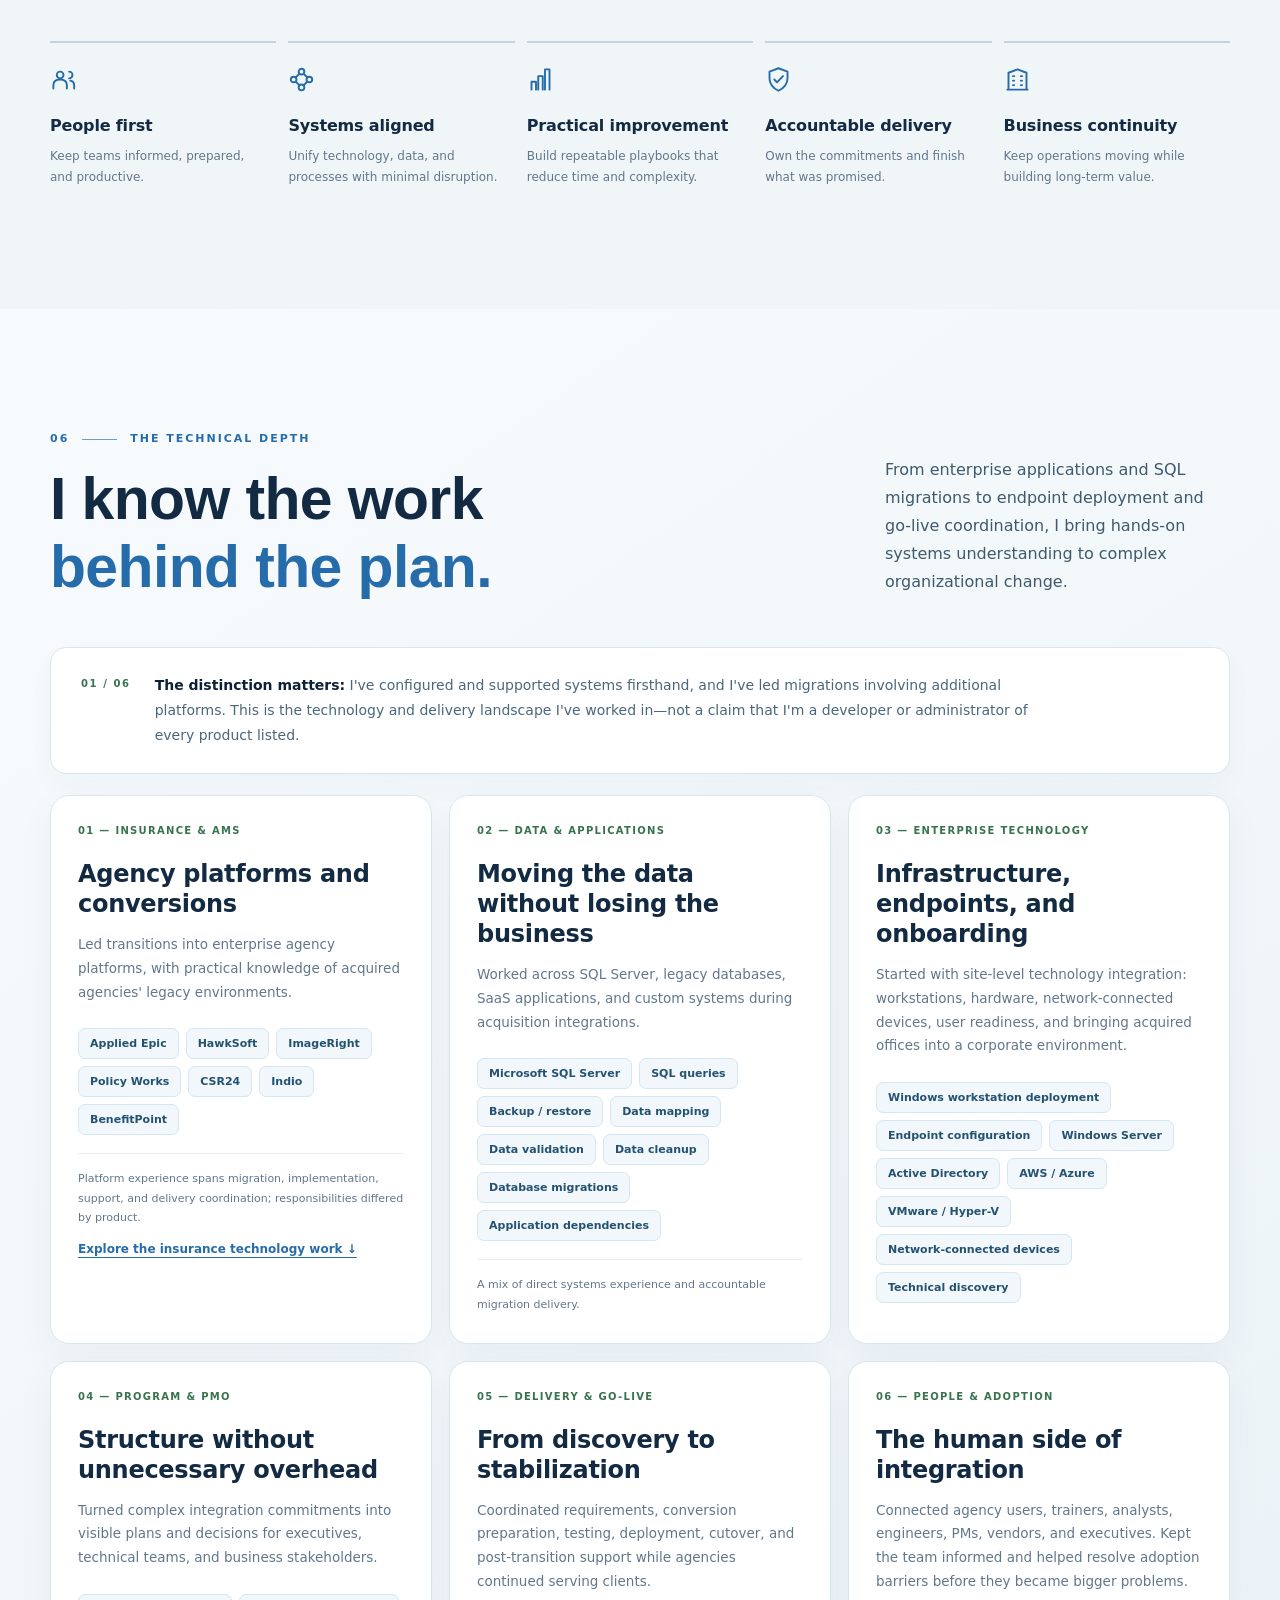
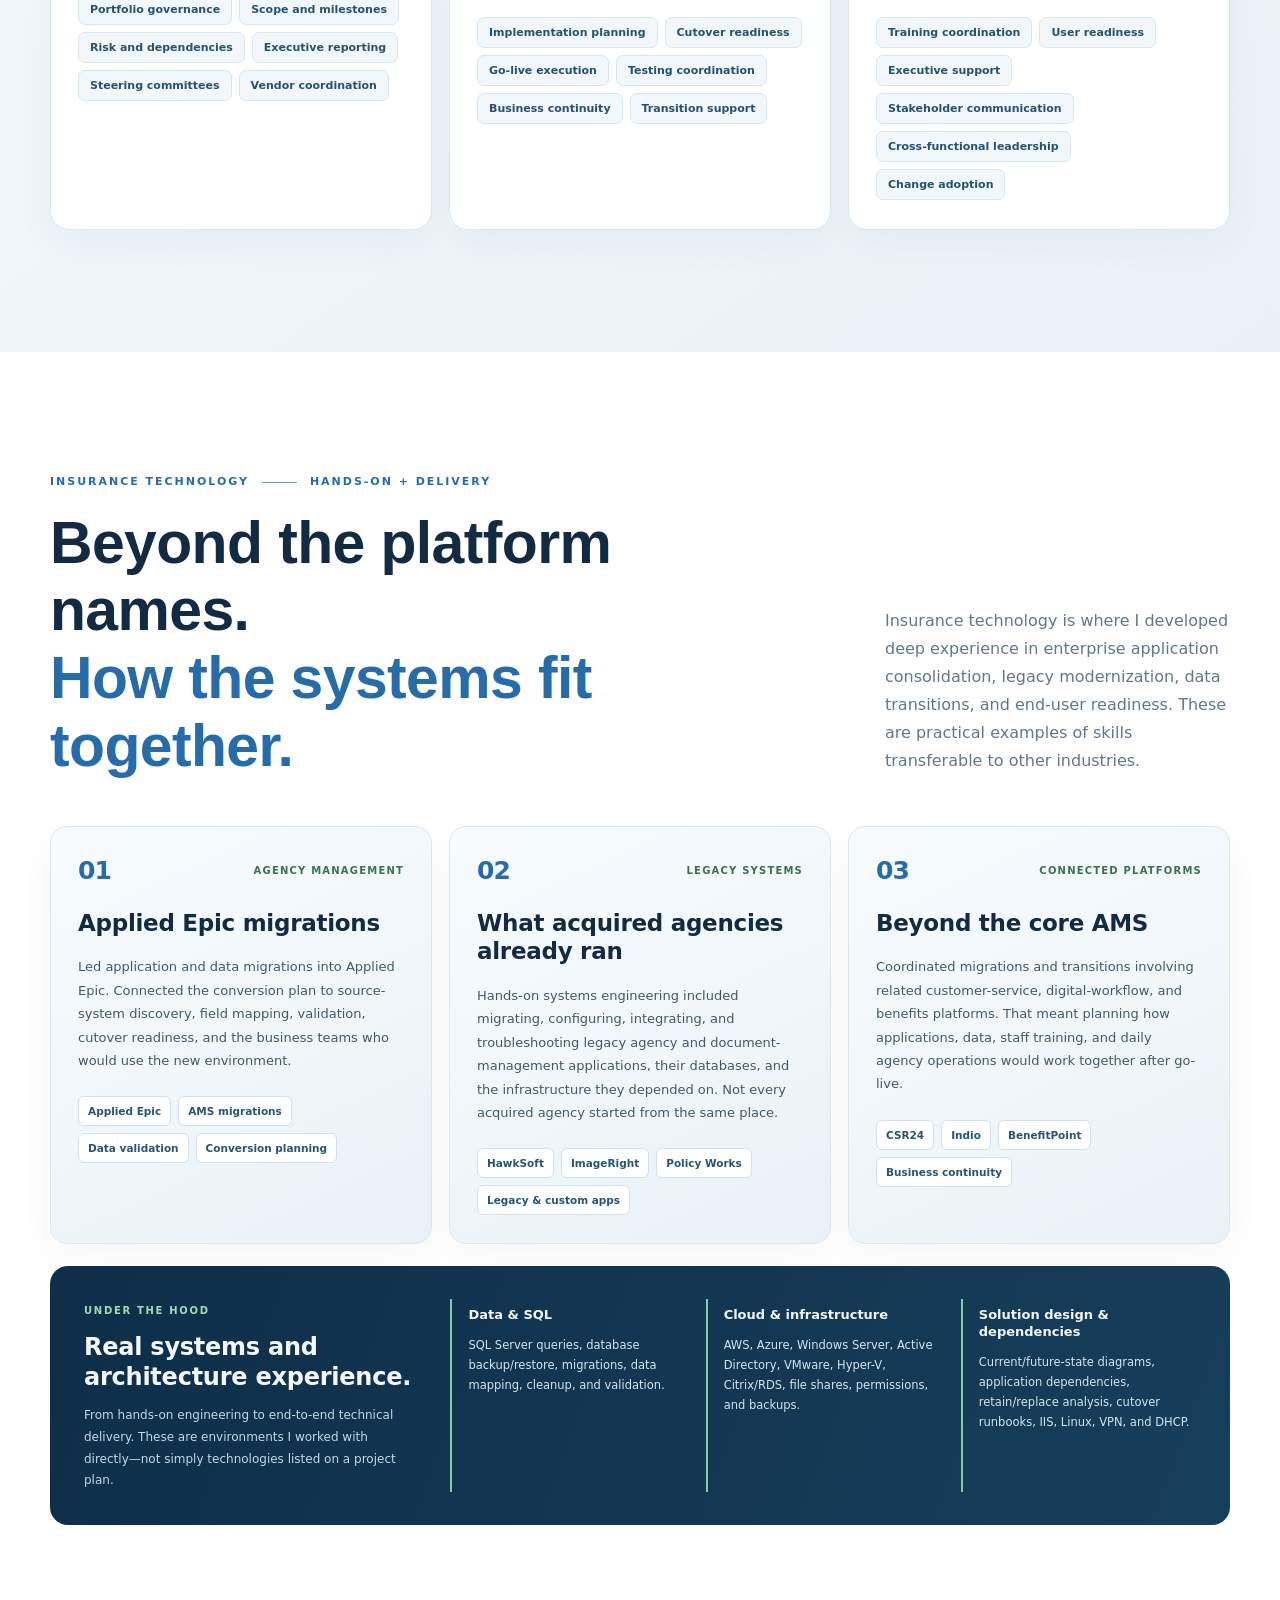
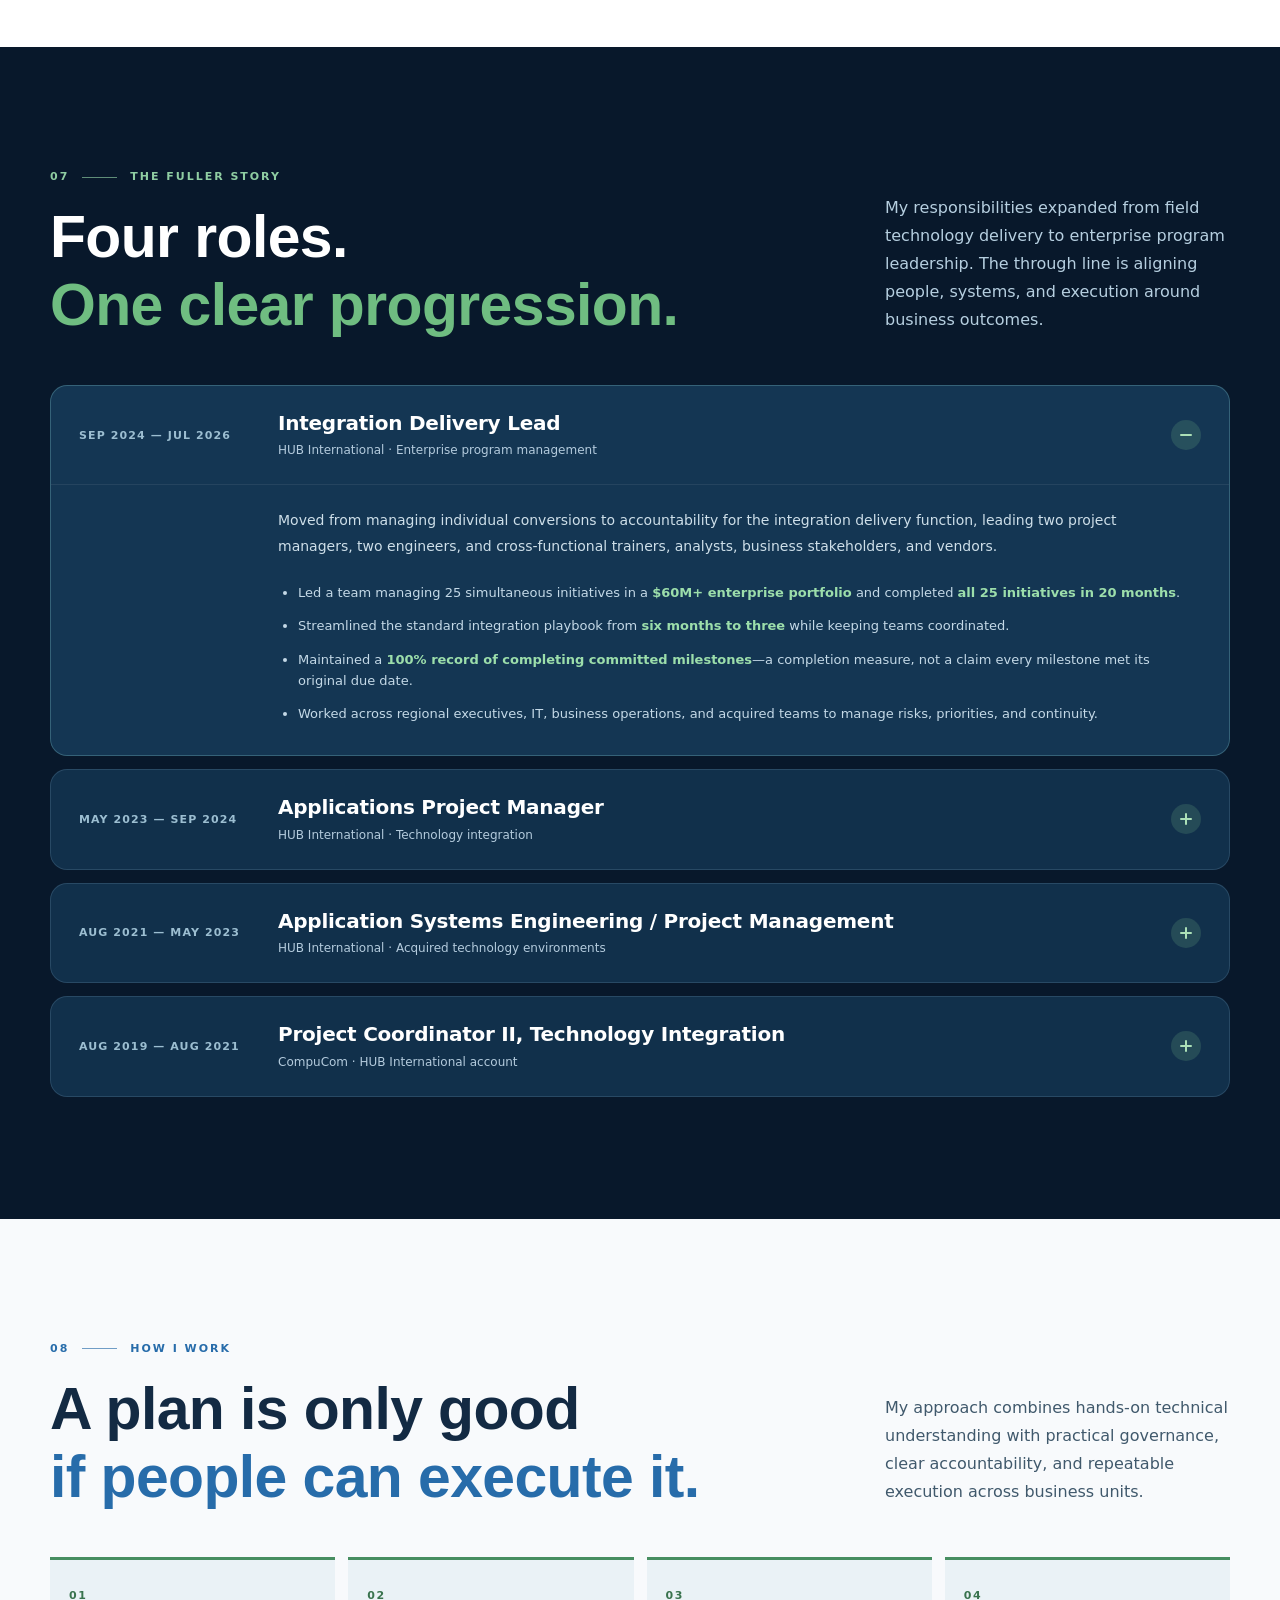
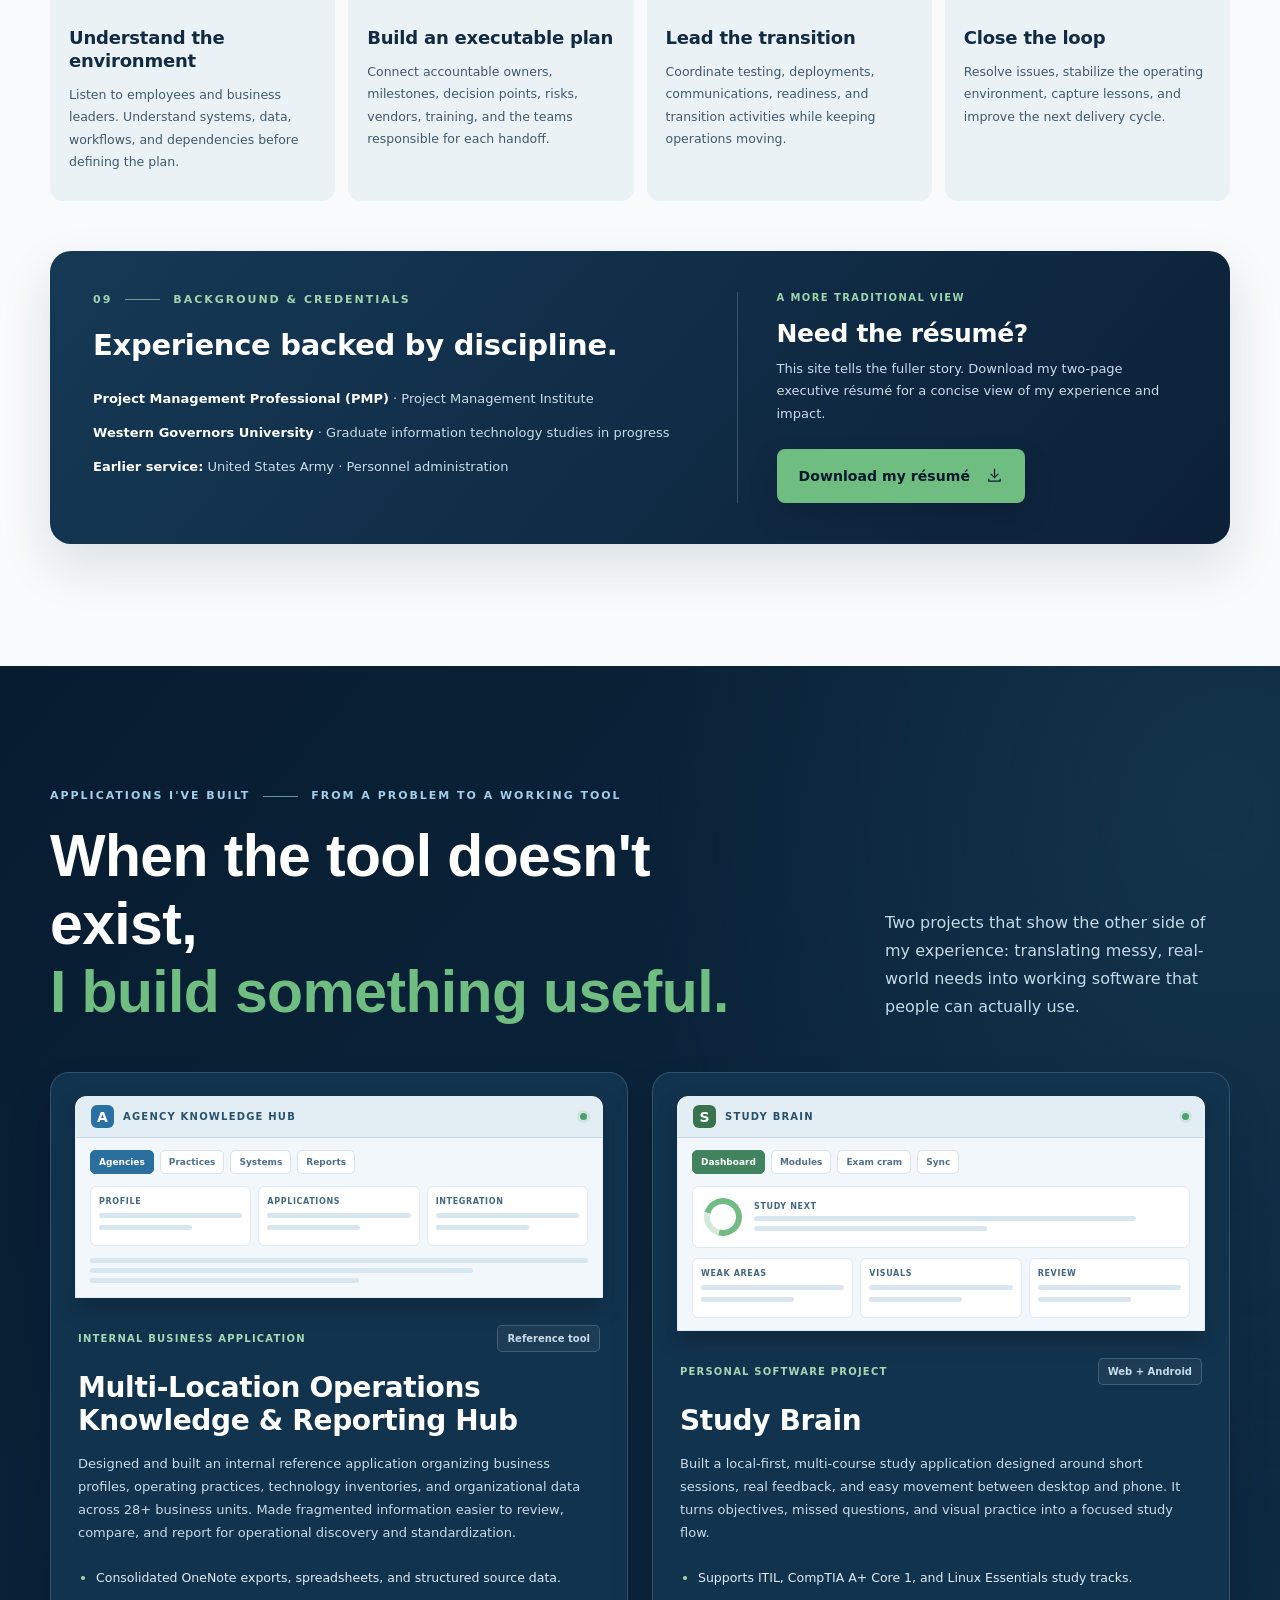
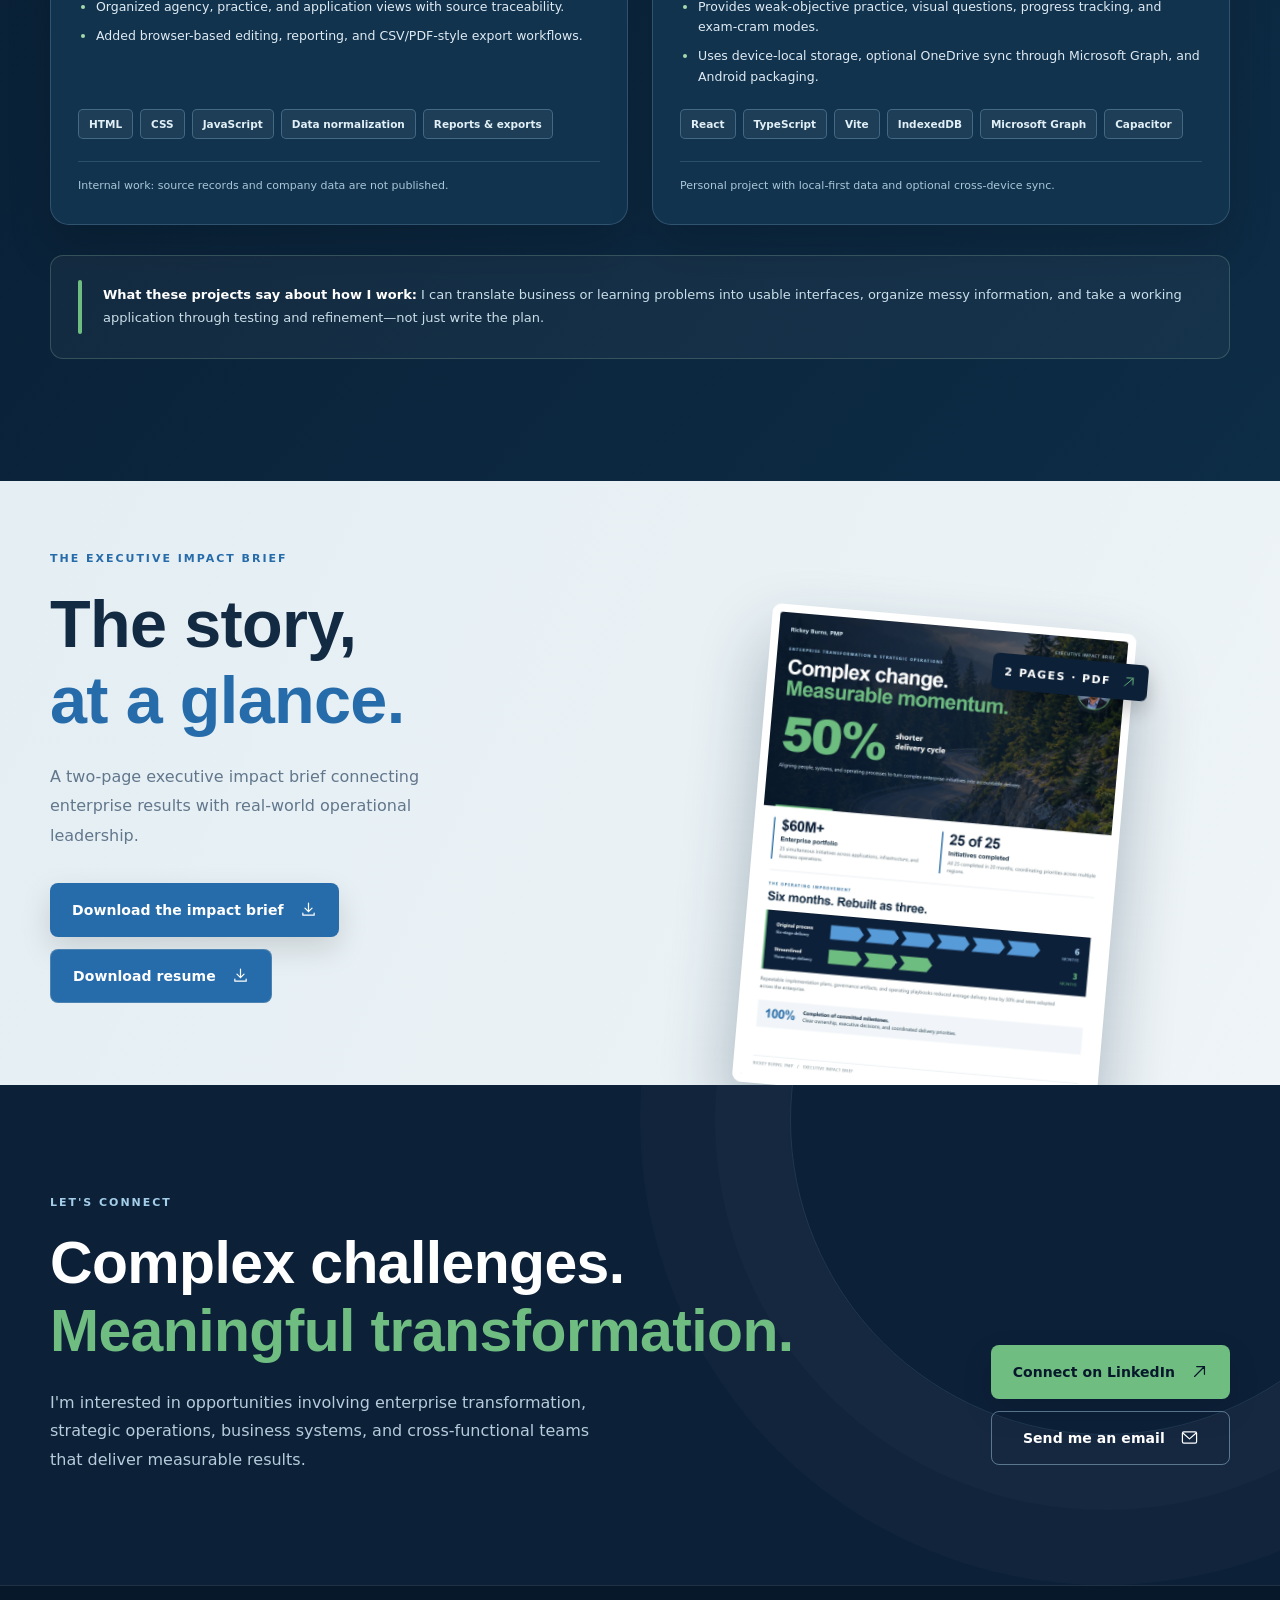
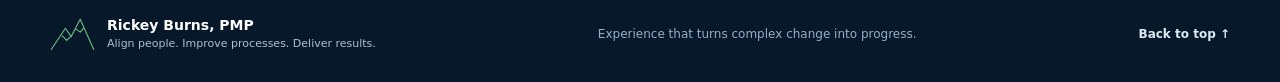
==== commit 73c2514d: "fix: replace malformed legacy gear artwork with clean portfolio layers icon" ====
--- a/index.html
+++ b/index.html
@@ -28,7 +28,7 @@
     <symbol id="icon-building" viewBox="0 0 24 24"><path d="M4 21V6l8-3 8 3v15M3 21h18M8 9h1m6 0h1M8 13h1m6 0h1M8 17h1m6 0h1"/></symbol>
     <symbol id="icon-people" viewBox="0 0 24 24"><circle cx="9" cy="8" r="3"/><path d="M3 20v-3c0-3 2-5 6-5s6 2 6 5v3M17 5a3 3 0 0 1 0 6m1 2c2.5.3 3.5 2 3.5 4.5V20"/></symbol>
     <symbol id="icon-network" viewBox="0 0 24 24"><path d="M10 7 7 10m7-3 3 3M7 14l3 3m4 0 3-3"/><circle cx="12" cy="5" r="2.5"/><circle cx="5" cy="12" r="2.5"/><circle cx="19" cy="12" r="2.5"/><circle cx="12" cy="19" r="2.5"/></symbol>
-    <symbol id="icon-gear" viewBox="0 0 24 24"><circle cx="12" cy="12" r="3"/><path d="M10 2h4l.6 2.6 2.4 1 2.3-1.4 2.8 2.8-1.4 2.3 1 2.4 2.3.3v4l-2.3.5-1 2.4 1.4 2.3-2.8 2.8-2.3-1.4-2.4 1L14 24h-4l-.5-2.4-2.4-1-2.3 1.4-2.8-2.8 1.4-2.3-1-2.4L0 14v-4l2.4-.5 1-2.4L2 4.8 4.8 2l2.3 1.4 2.4-1z" transform="translate(1 1) scale(.9)"/></symbol>
+    <symbol id="icon-layers" viewBox="0 0 24 24"><path d="m12 2 8 5-8 5-8-5 8-5Z"/><path d="m4 12 8 5 8-5M4 17l8 5 8-5"/></symbol>
     <symbol id="icon-clock" viewBox="0 0 24 24"><circle cx="12" cy="12" r="9"/><path d="M12 6v7l4 2"/></symbol>
     <symbol id="icon-shield" viewBox="0 0 24 24"><path d="M12 2 20 5v6c0 5-3.3 8.5-8 11-4.7-2.5-8-6-8-11V5z"/><path d="m8.3 12 2.4 2.5L16 9"/></symbol>
     <symbol id="icon-server" viewBox="0 0 24 24"><rect x="3" y="3" width="18" height="7" rx="1"/><rect x="3" y="14" width="18" height="7" rx="1"/><path d="M7 6.5h.01M7 17.5h.01M11 10v4"/></symbol>
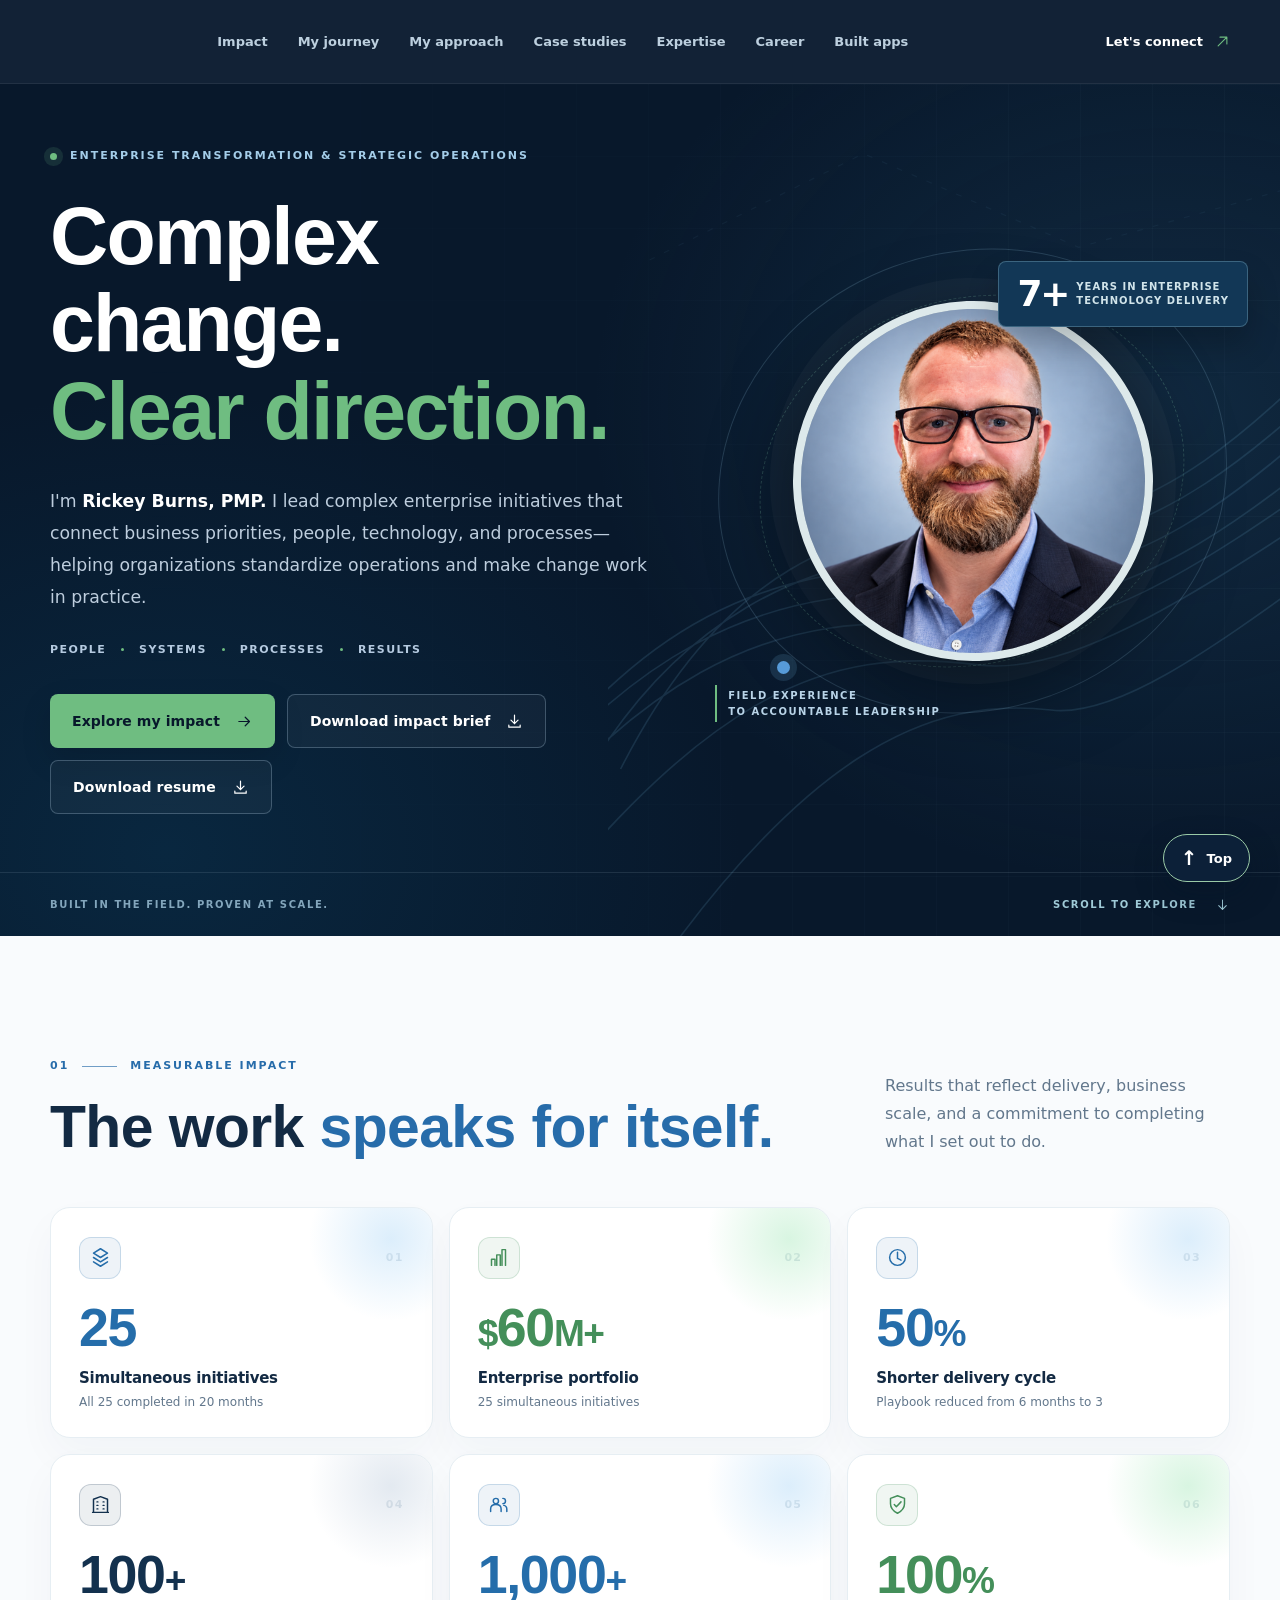
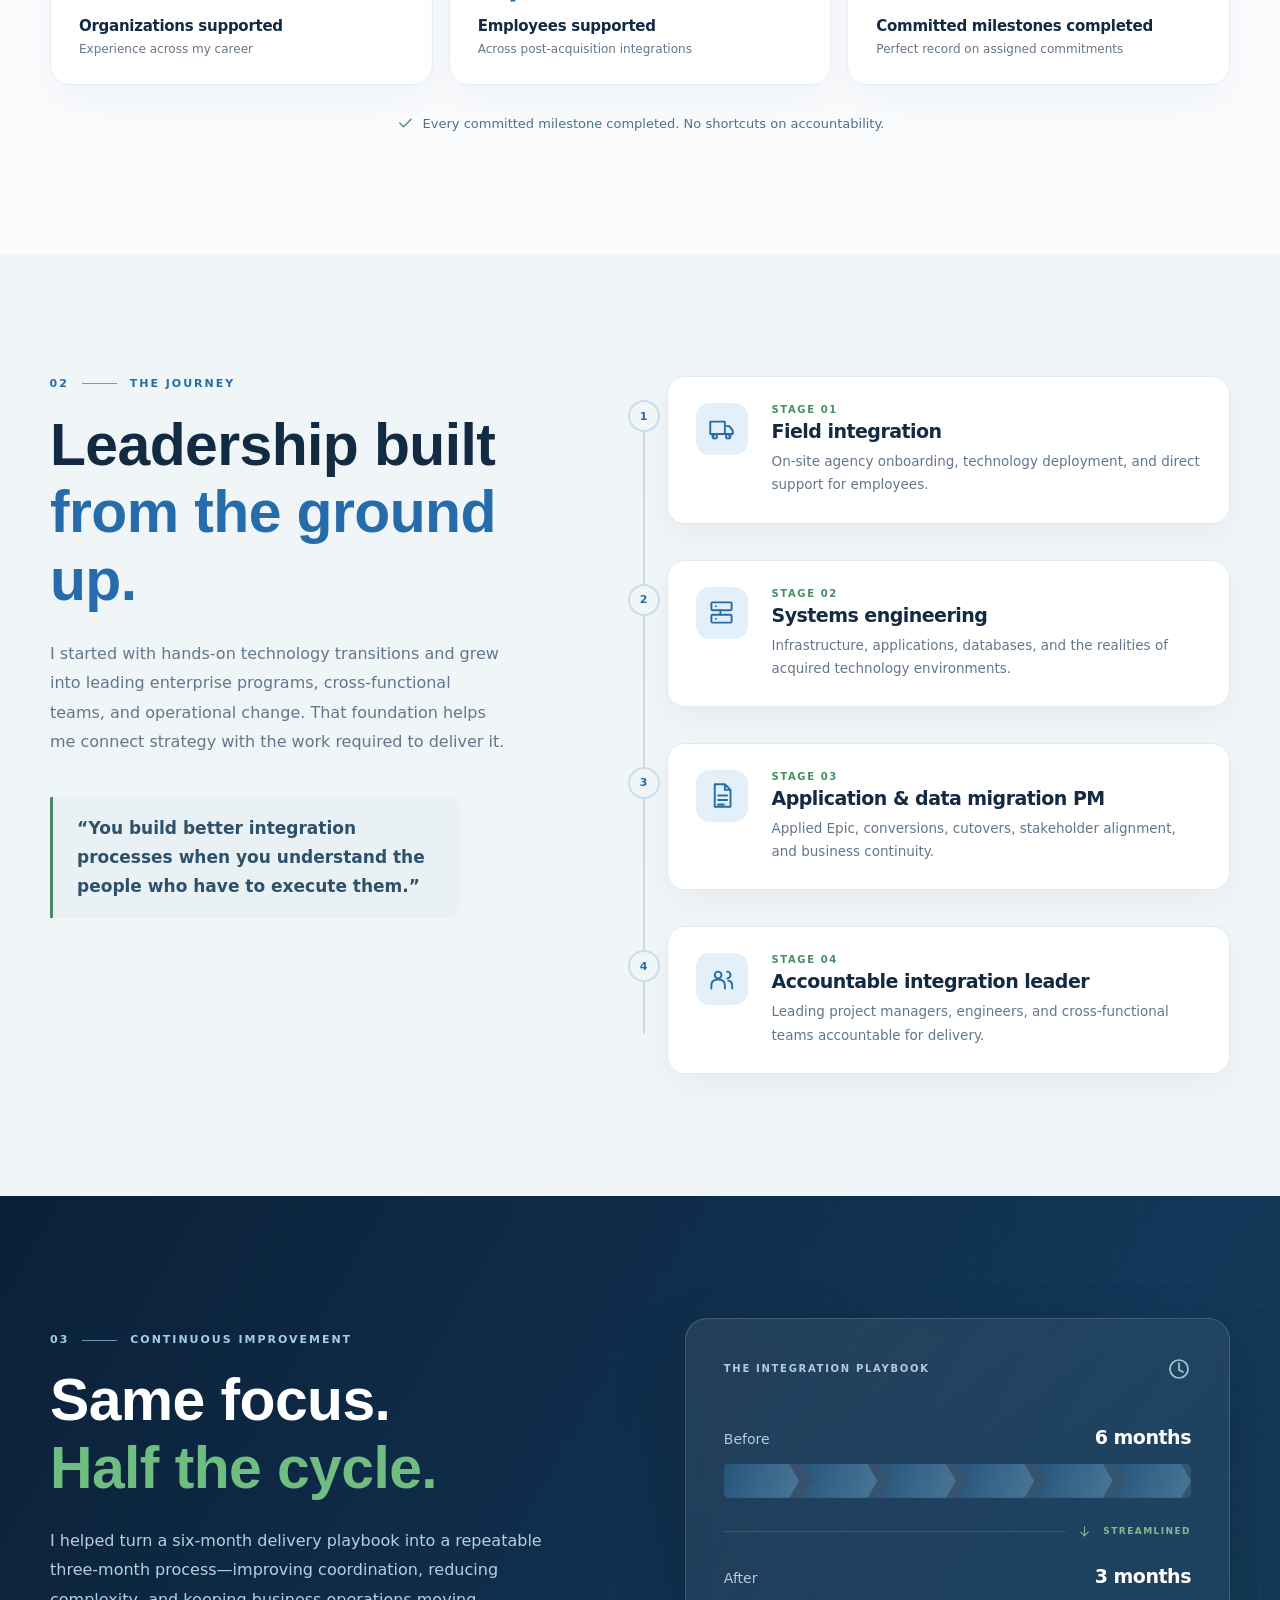
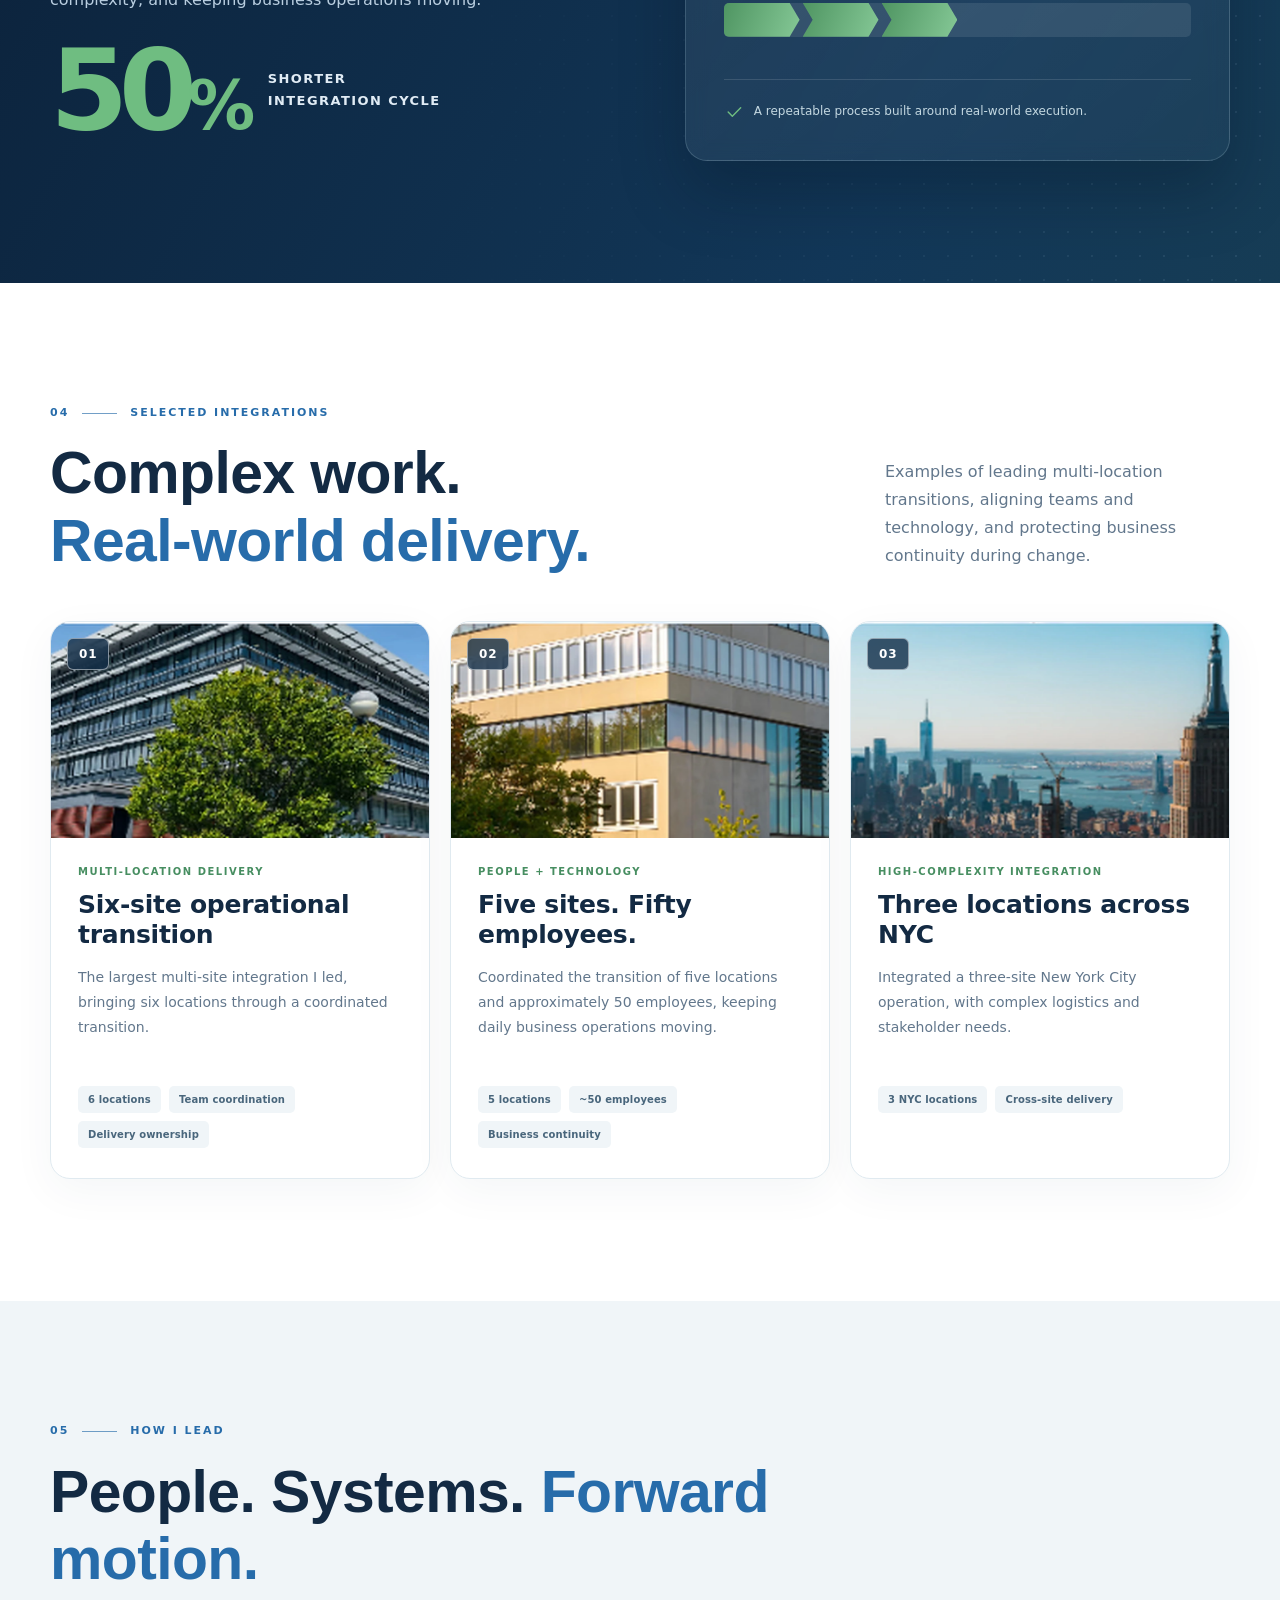
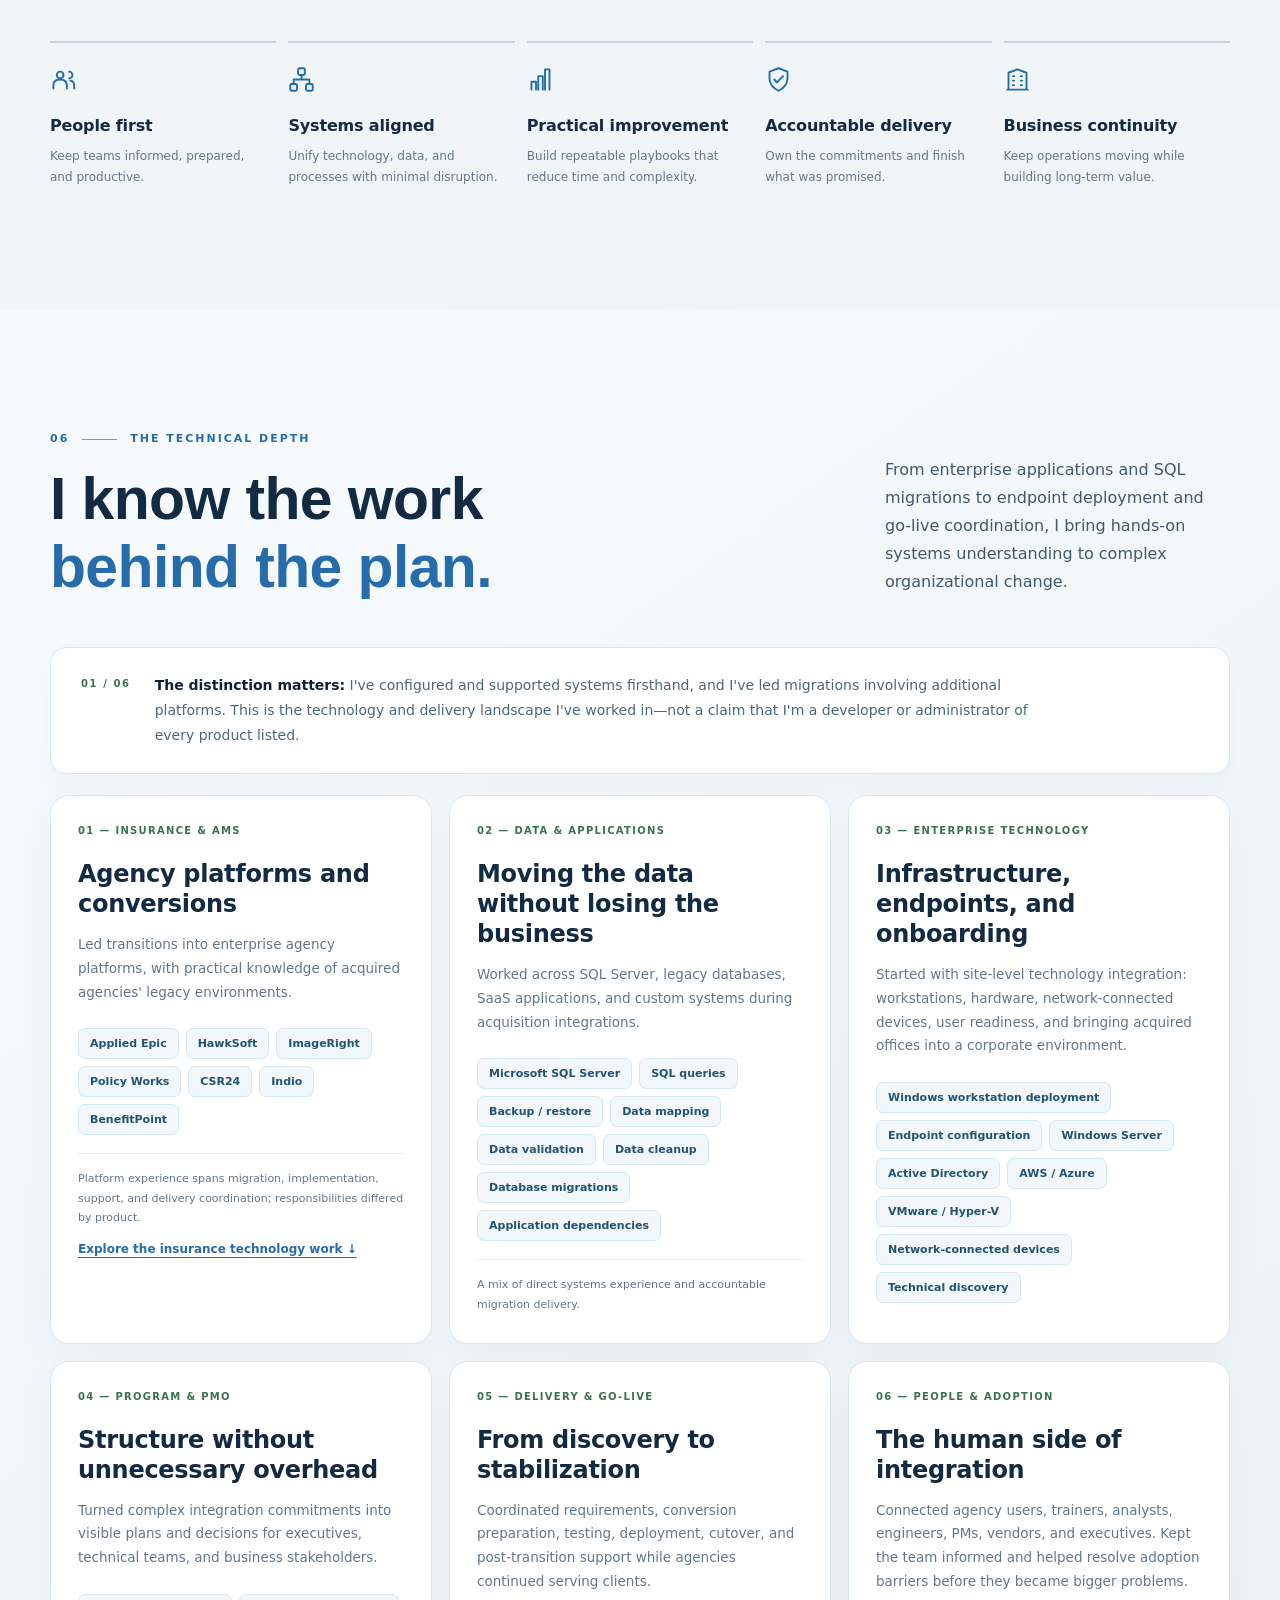
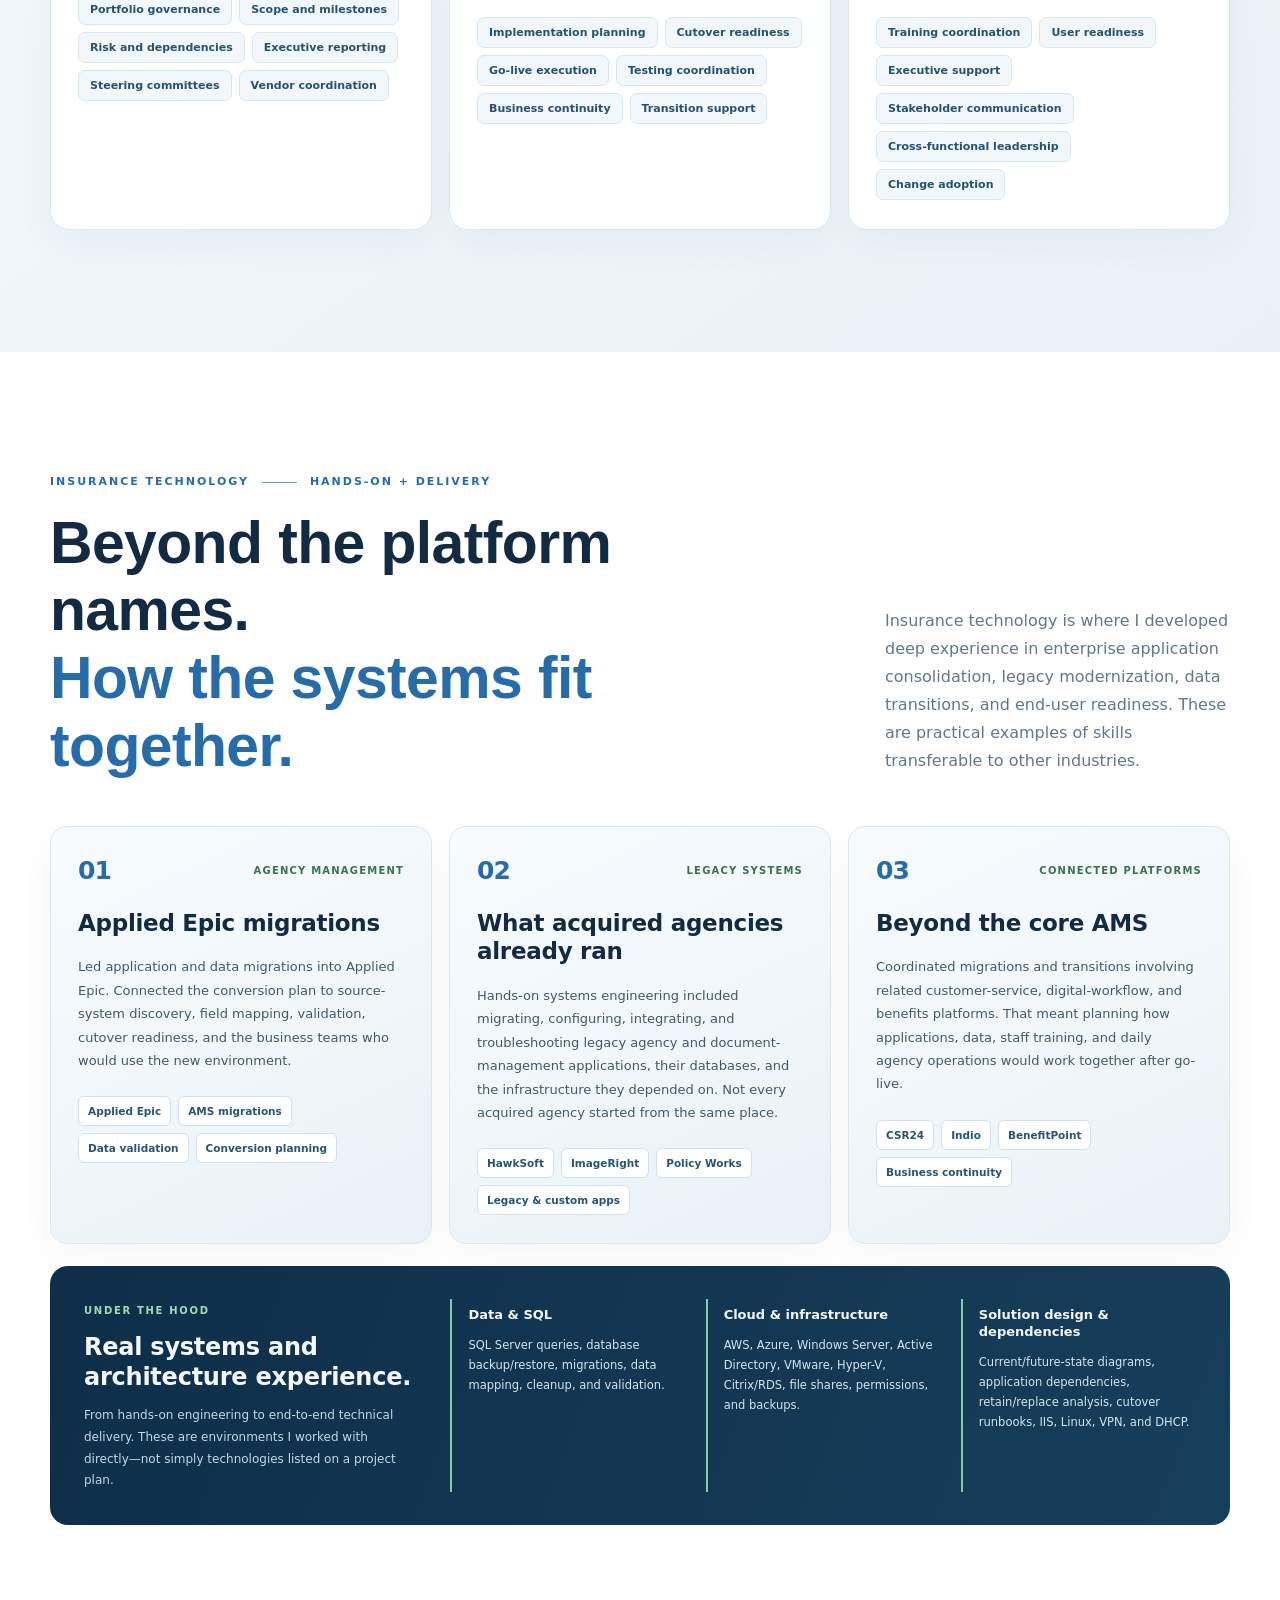
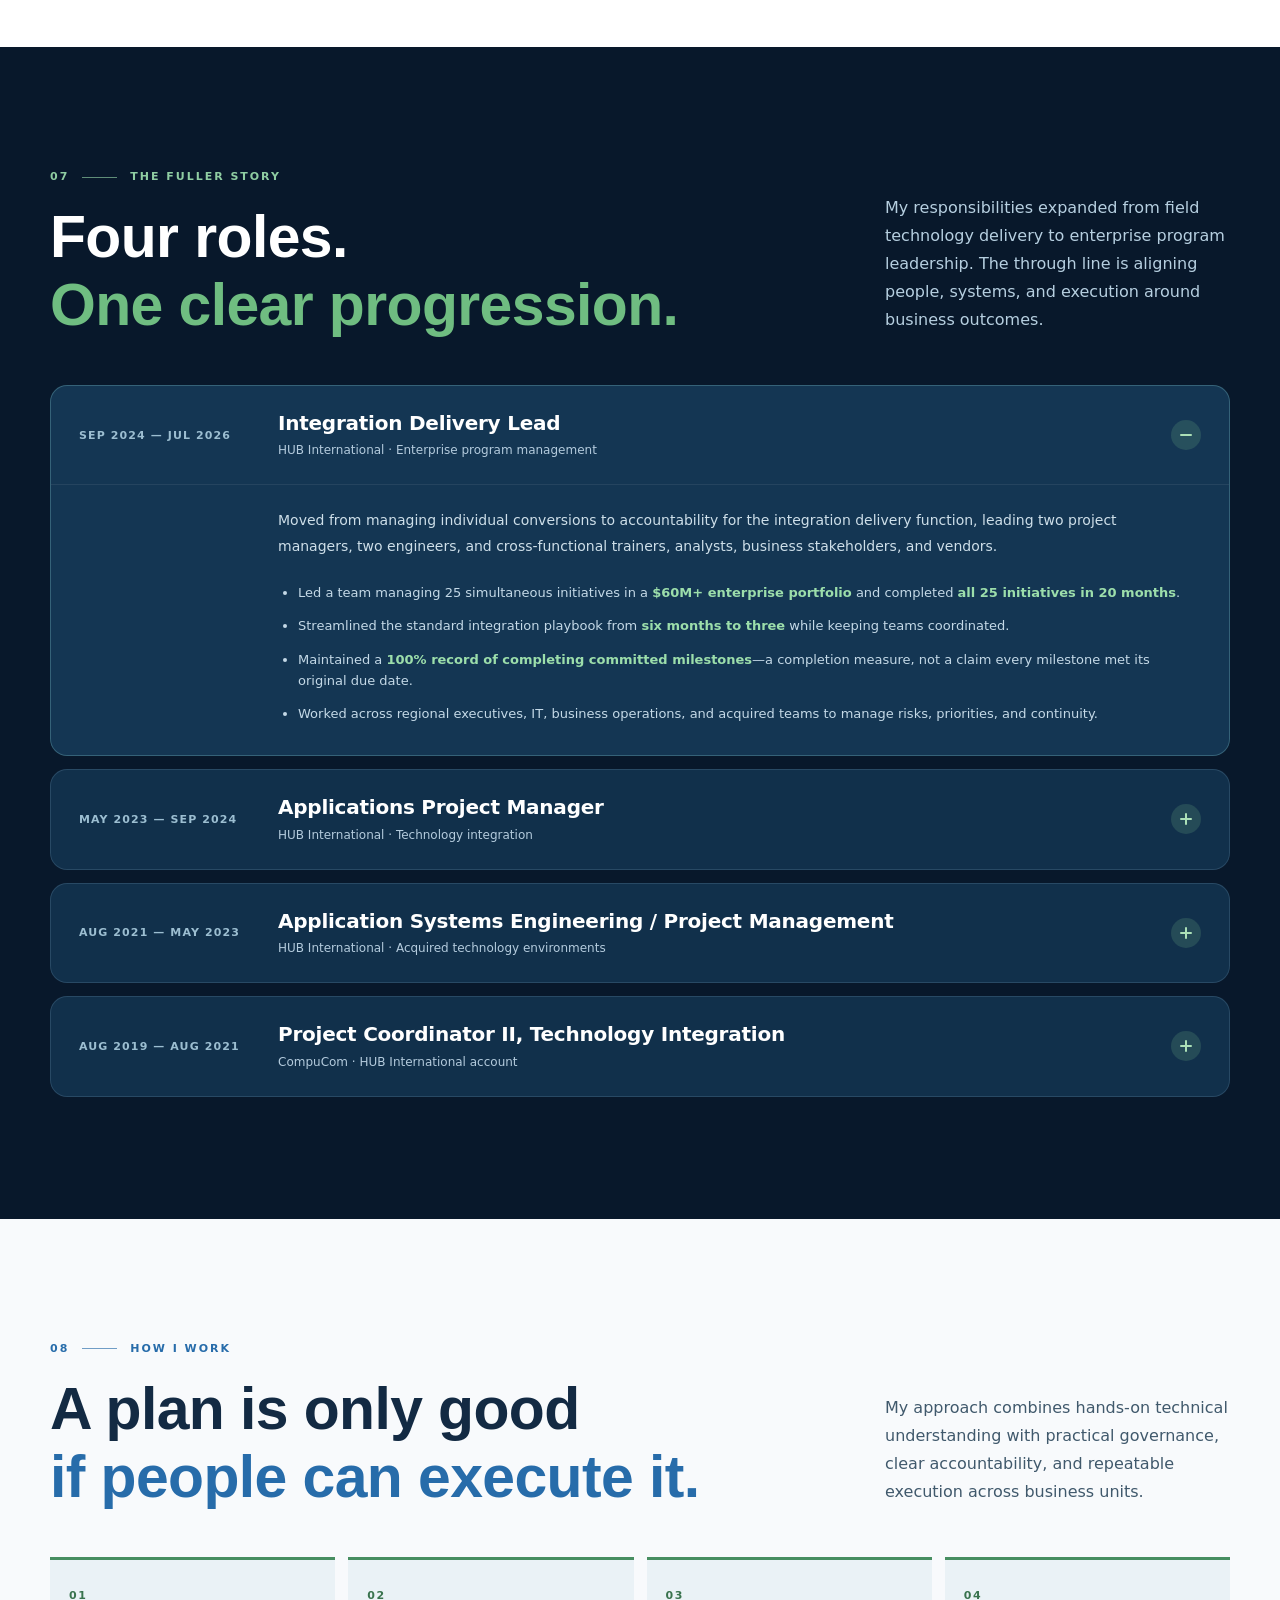
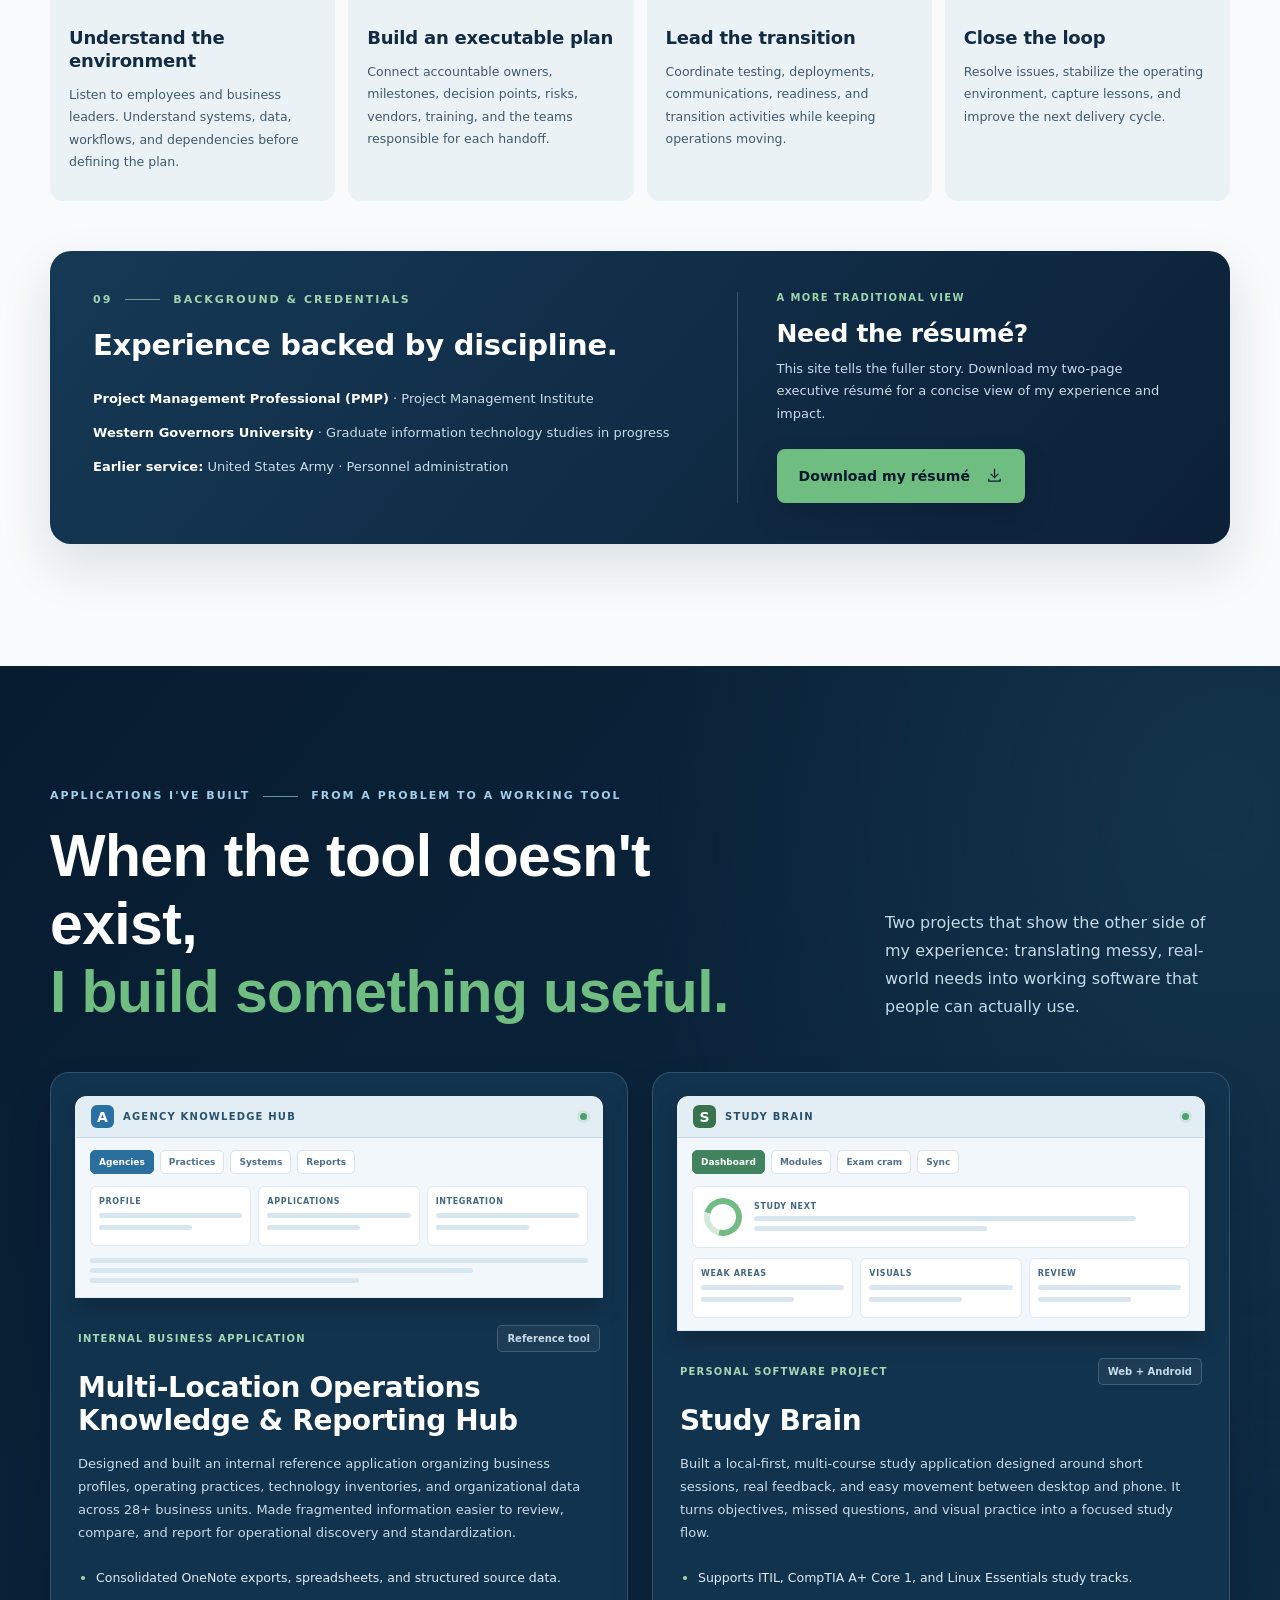
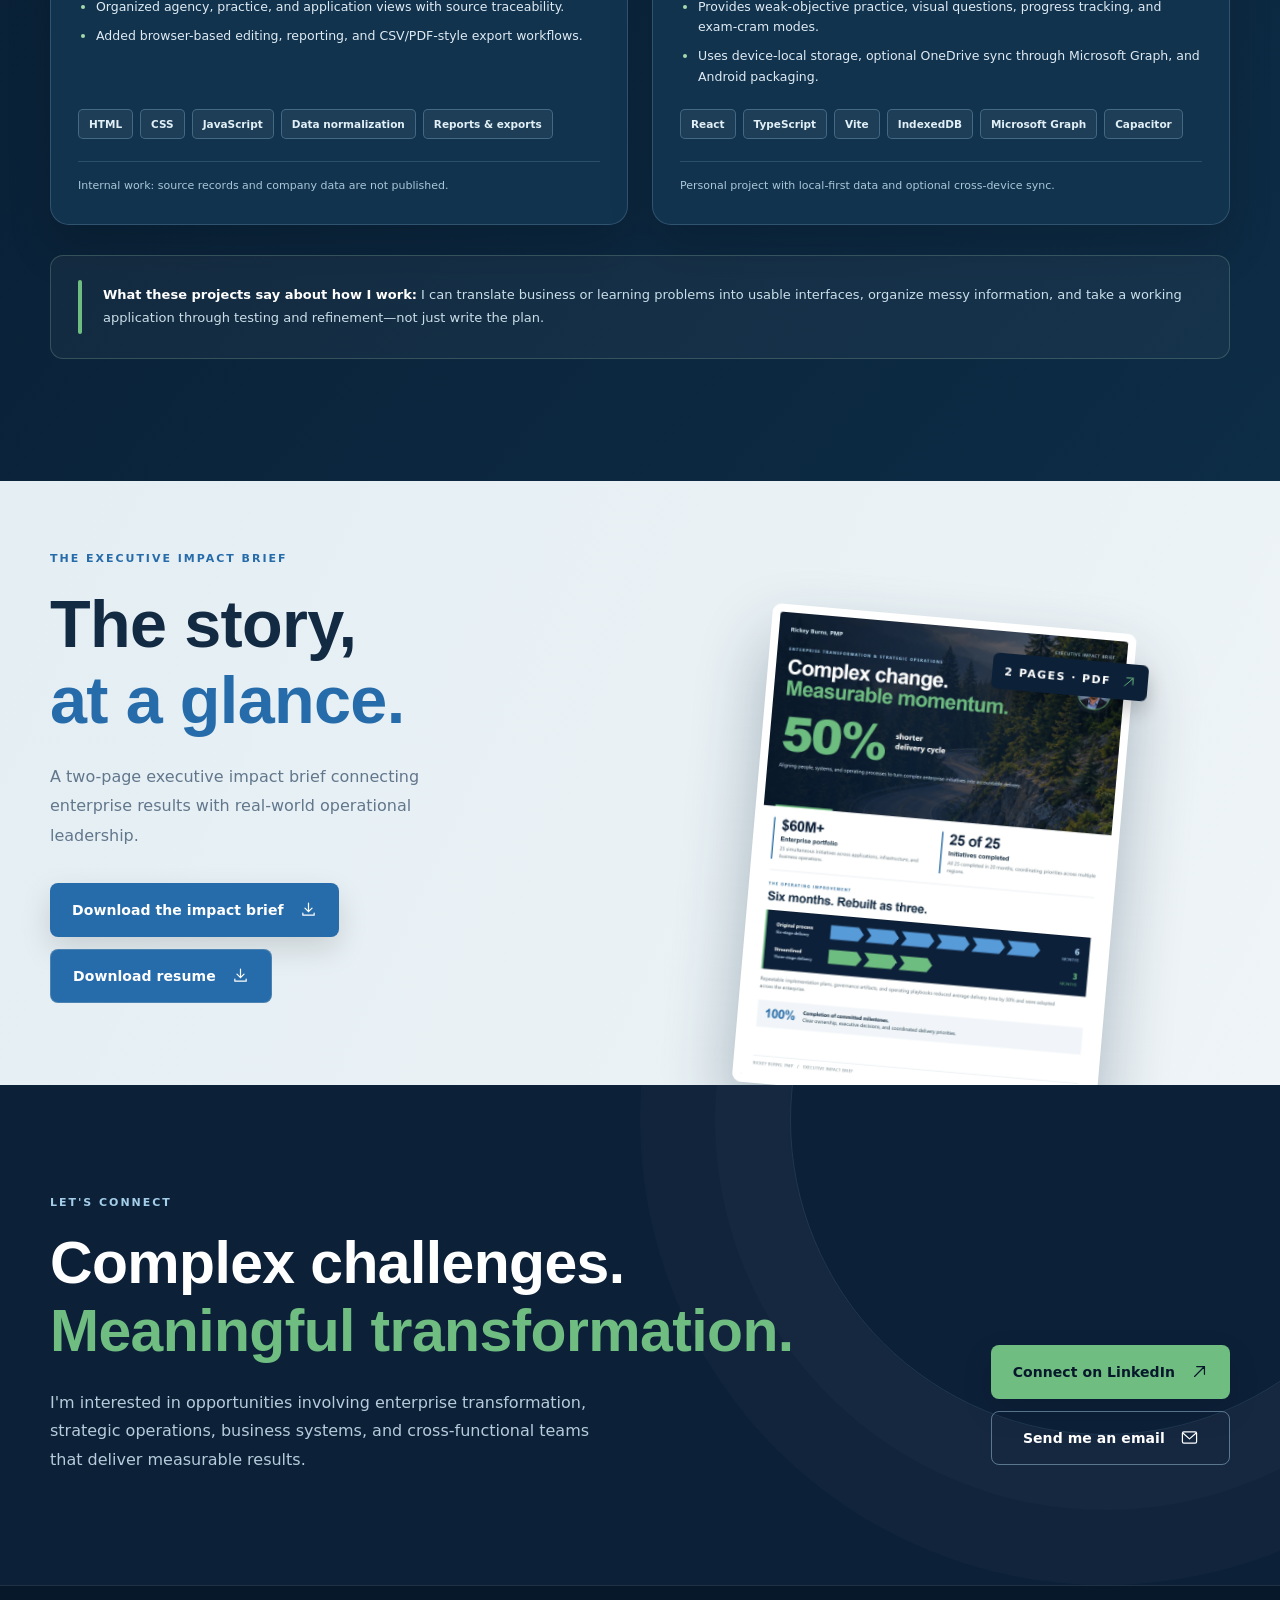
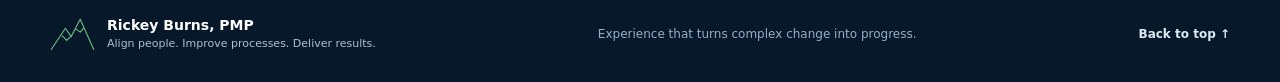
==== commit 86c58e44: "fix: make Systems aligned use clearly connected systems icon" ====
--- a/index.html
+++ b/index.html
@@ -27,7 +27,7 @@
     <symbol id="icon-check" viewBox="0 0 24 24"><path d="m5 12 5 5L20 7"/></symbol>
     <symbol id="icon-building" viewBox="0 0 24 24"><path d="M4 21V6l8-3 8 3v15M3 21h18M8 9h1m6 0h1M8 13h1m6 0h1M8 17h1m6 0h1"/></symbol>
     <symbol id="icon-people" viewBox="0 0 24 24"><circle cx="9" cy="8" r="3"/><path d="M3 20v-3c0-3 2-5 6-5s6 2 6 5v3M17 5a3 3 0 0 1 0 6m1 2c2.5.3 3.5 2 3.5 4.5V20"/></symbol>
-    <symbol id="icon-network" viewBox="0 0 24 24"><path d="M10 7 7 10m7-3 3 3M7 14l3 3m4 0 3-3"/><circle cx="12" cy="5" r="2.5"/><circle cx="5" cy="12" r="2.5"/><circle cx="19" cy="12" r="2.5"/><circle cx="12" cy="19" r="2.5"/></symbol>
+    <symbol id="icon-network" viewBox="0 0 24 24"><rect x="9" y="2" width="6" height="6" rx="1.3"/><rect x="2" y="16" width="6" height="6" rx="1.3"/><rect x="16" y="16" width="6" height="6" rx="1.3"/><path d="M12 8v4m0 0H5v4m7-4h7v4"/></symbol>
     <symbol id="icon-layers" viewBox="0 0 24 24"><path d="m12 2 8 5-8 5-8-5 8-5Z"/><path d="m4 12 8 5 8-5M4 17l8 5 8-5"/></symbol>
     <symbol id="icon-clock" viewBox="0 0 24 24"><circle cx="12" cy="12" r="9"/><path d="M12 6v7l4 2"/></symbol>
     <symbol id="icon-shield" viewBox="0 0 24 24"><path d="M12 2 20 5v6c0 5-3.3 8.5-8 11-4.7-2.5-8-6-8-11V5z"/><path d="m8.3 12 2.4 2.5L16 9"/></symbol>
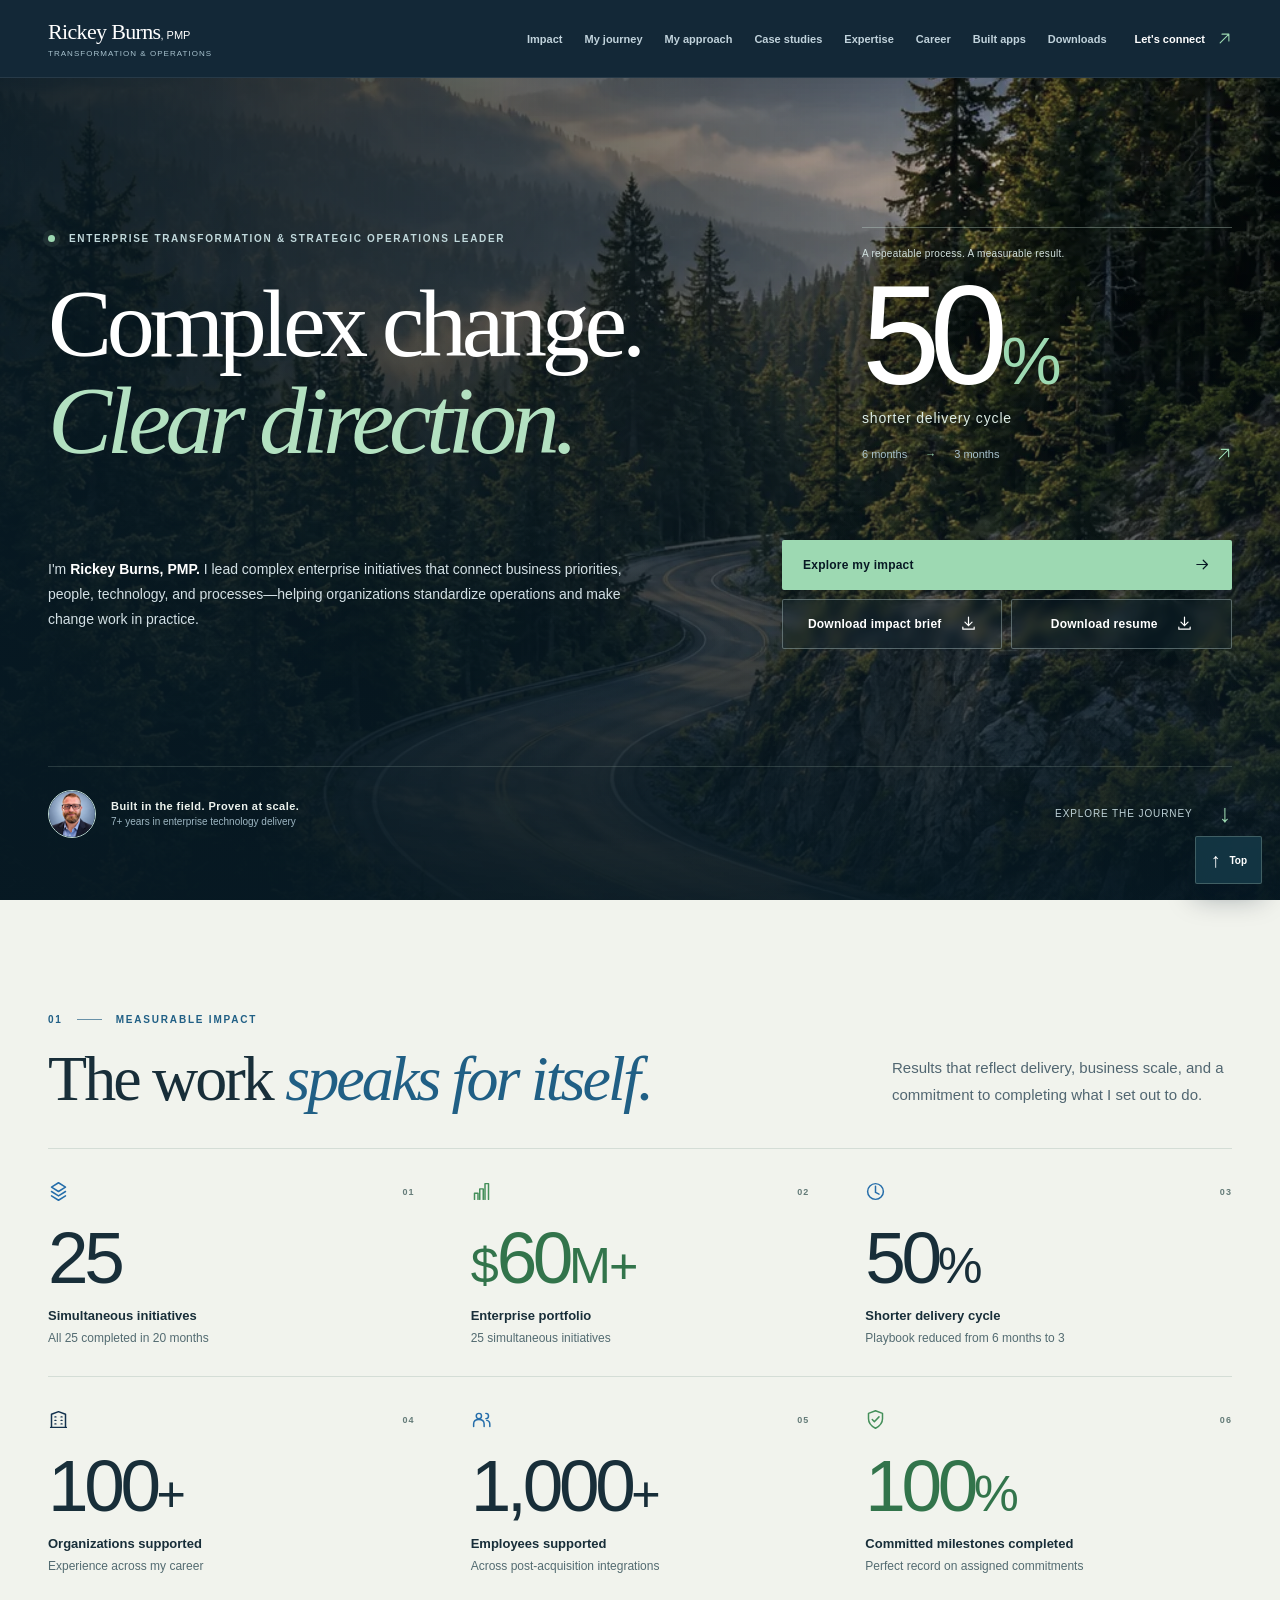
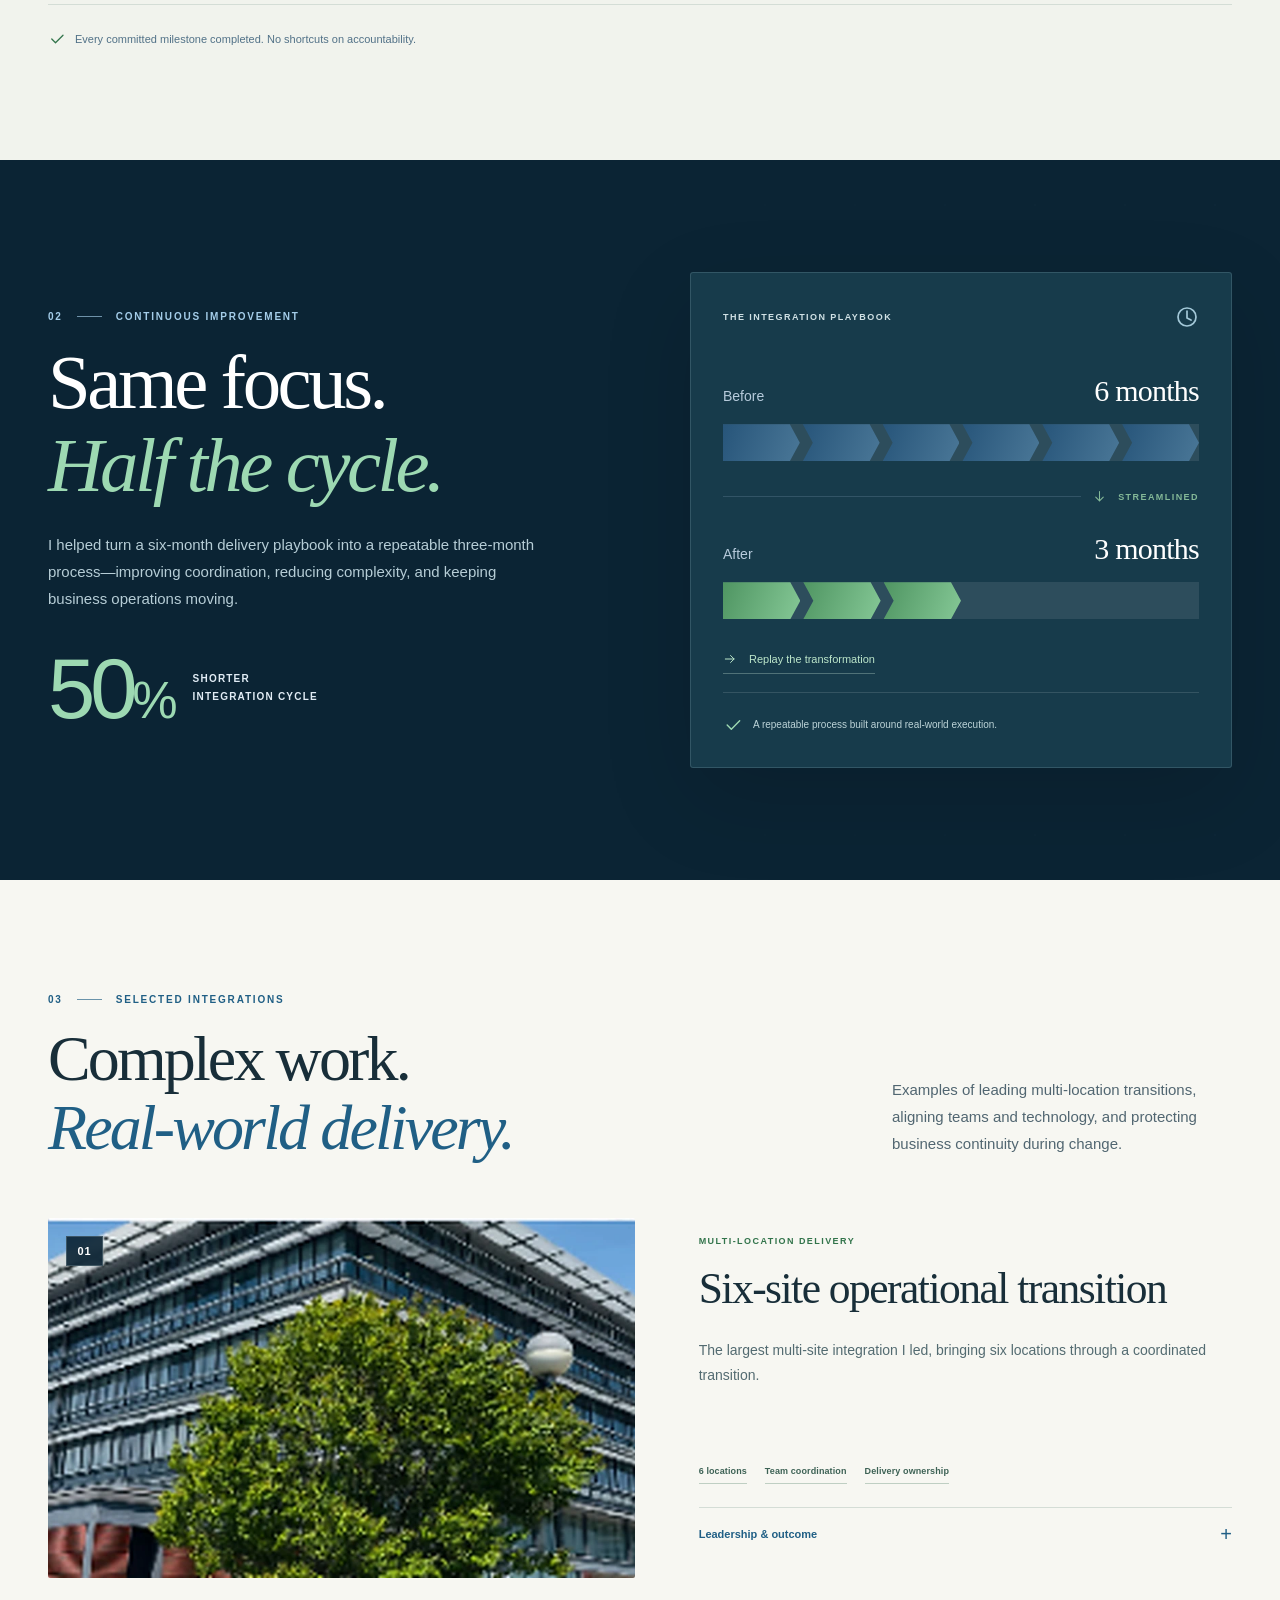
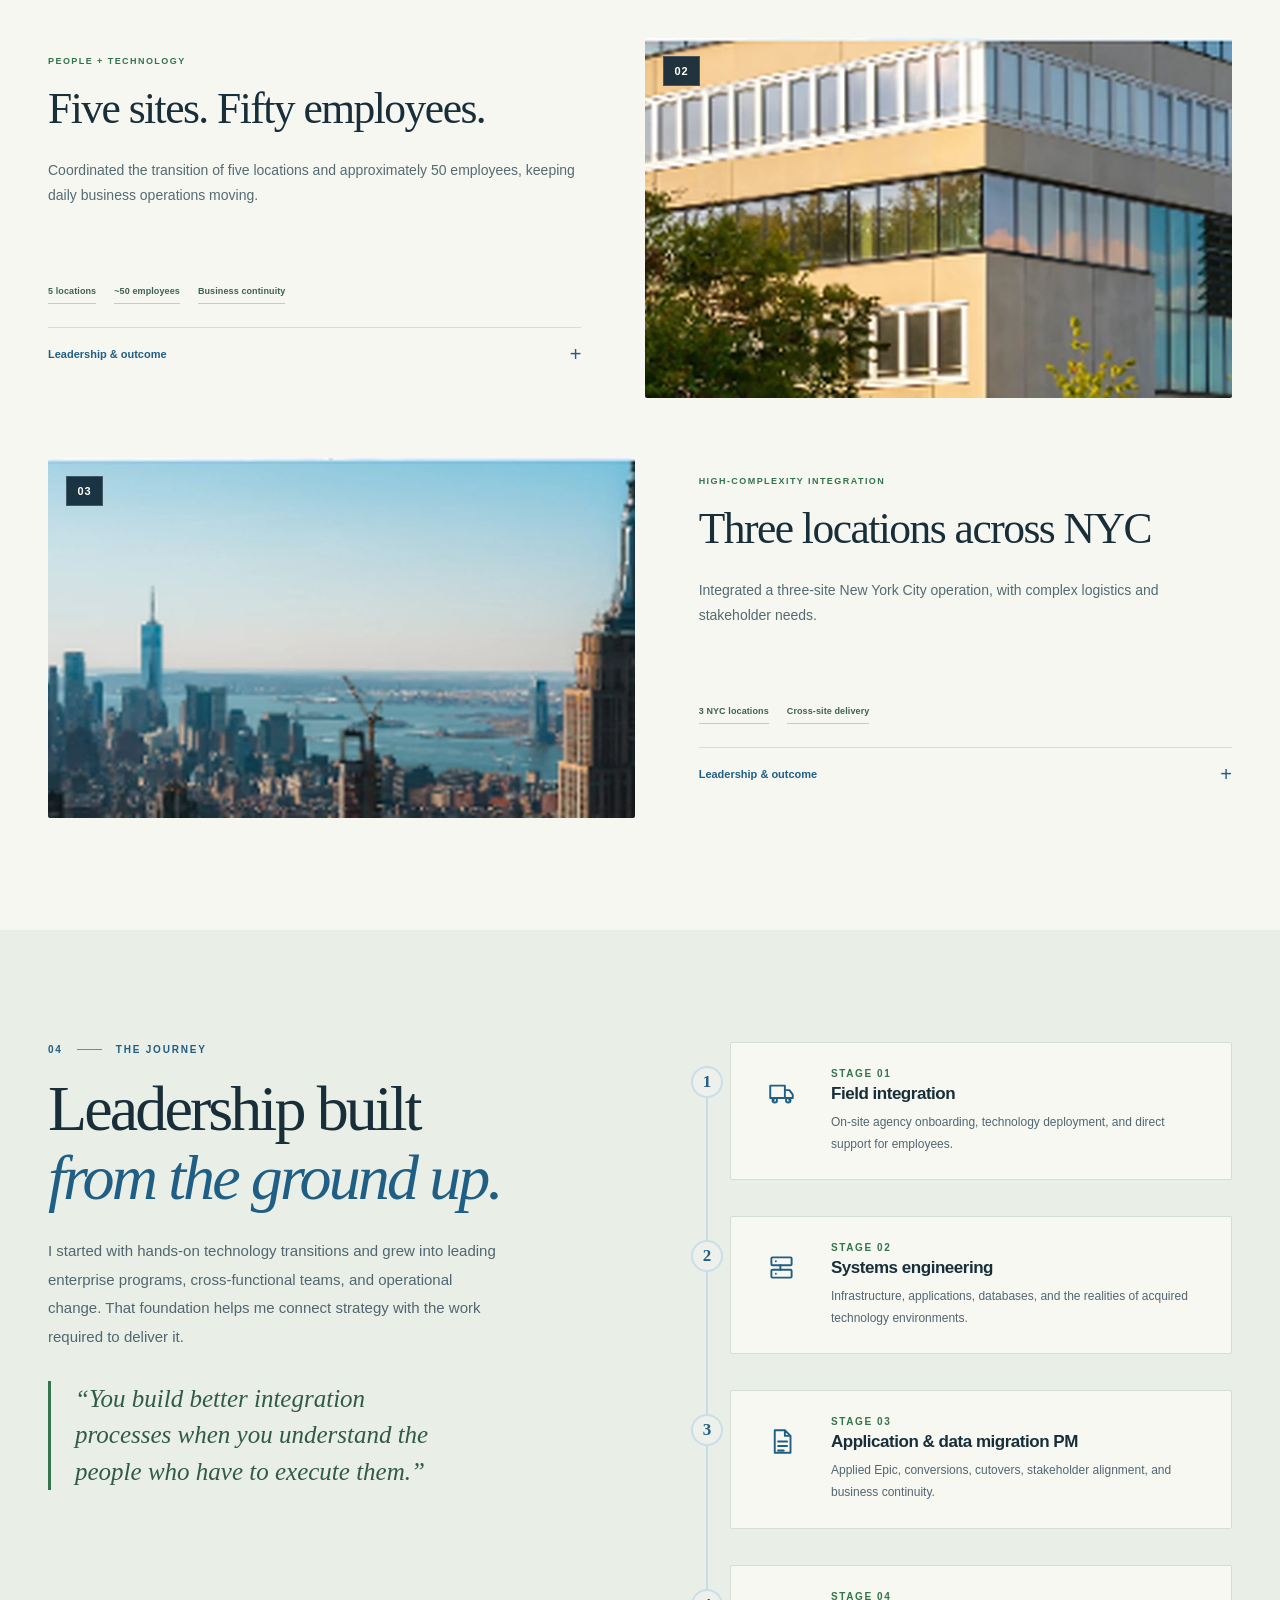
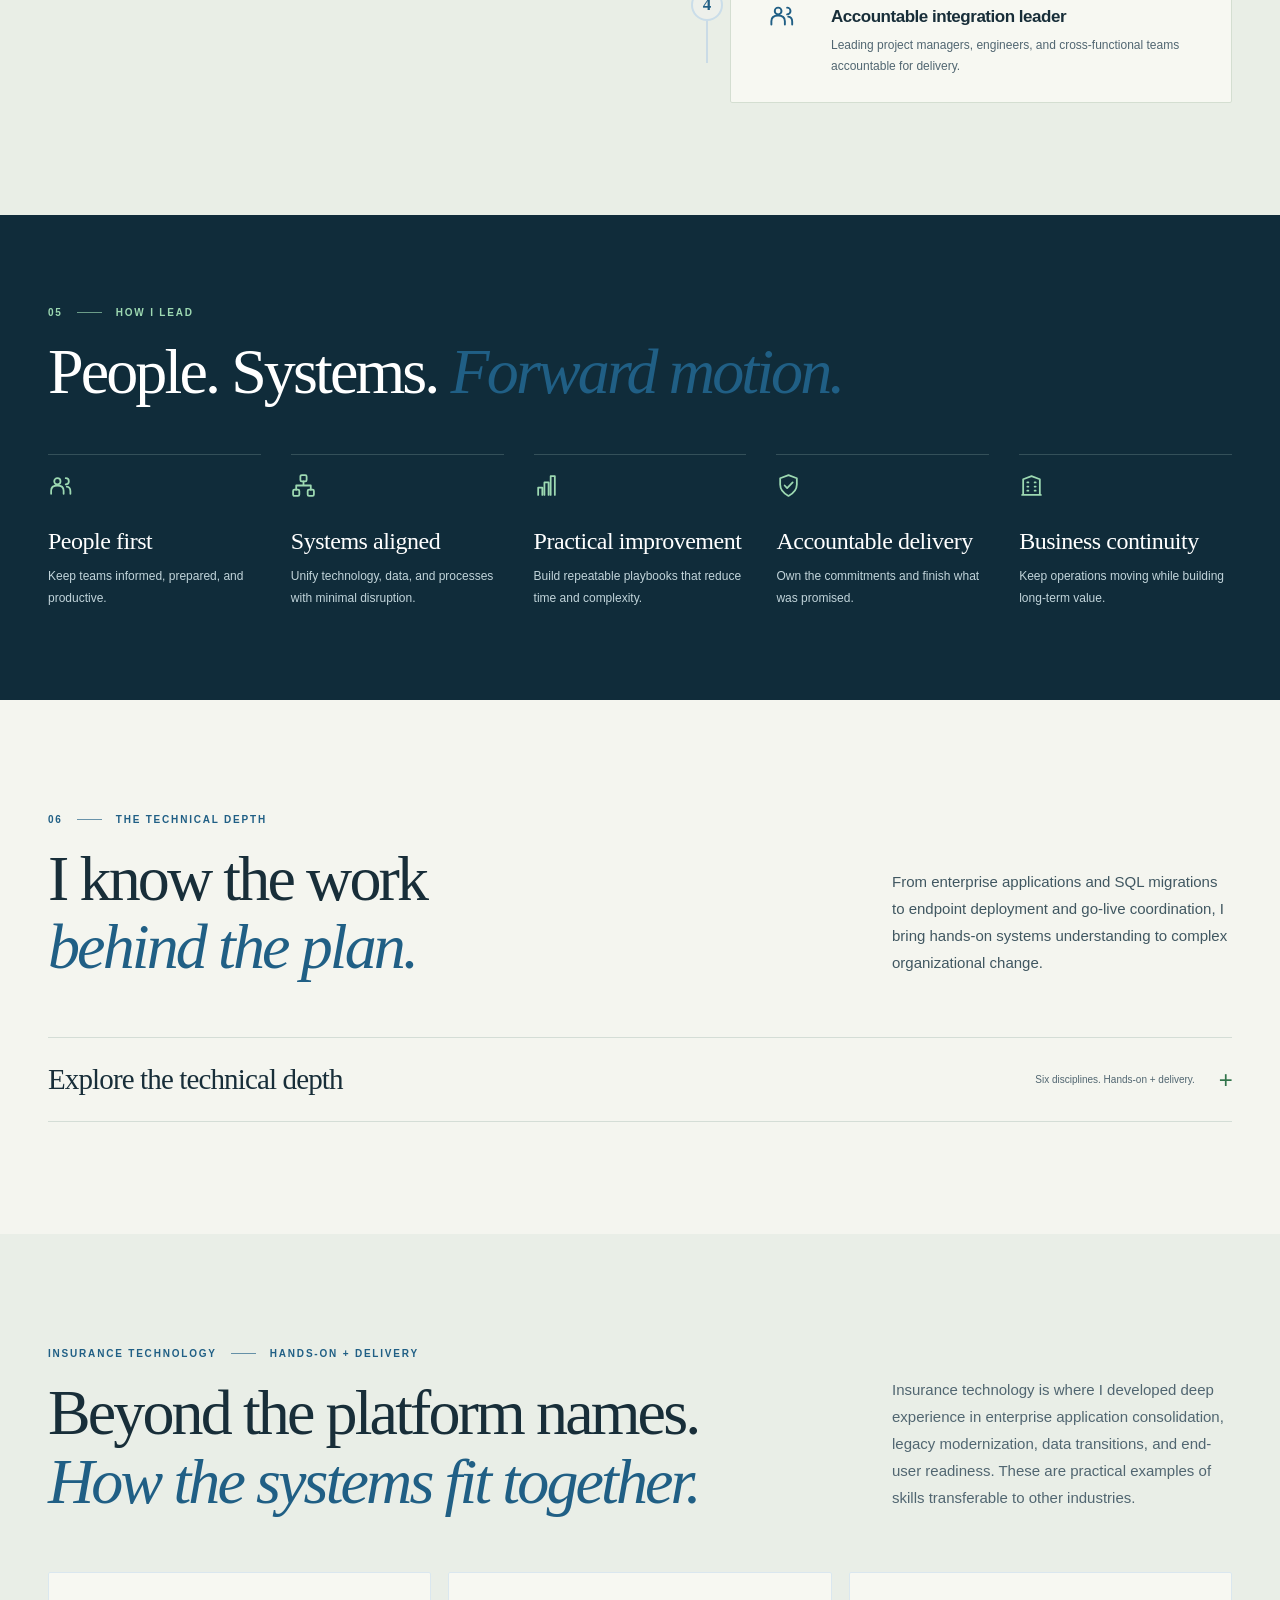
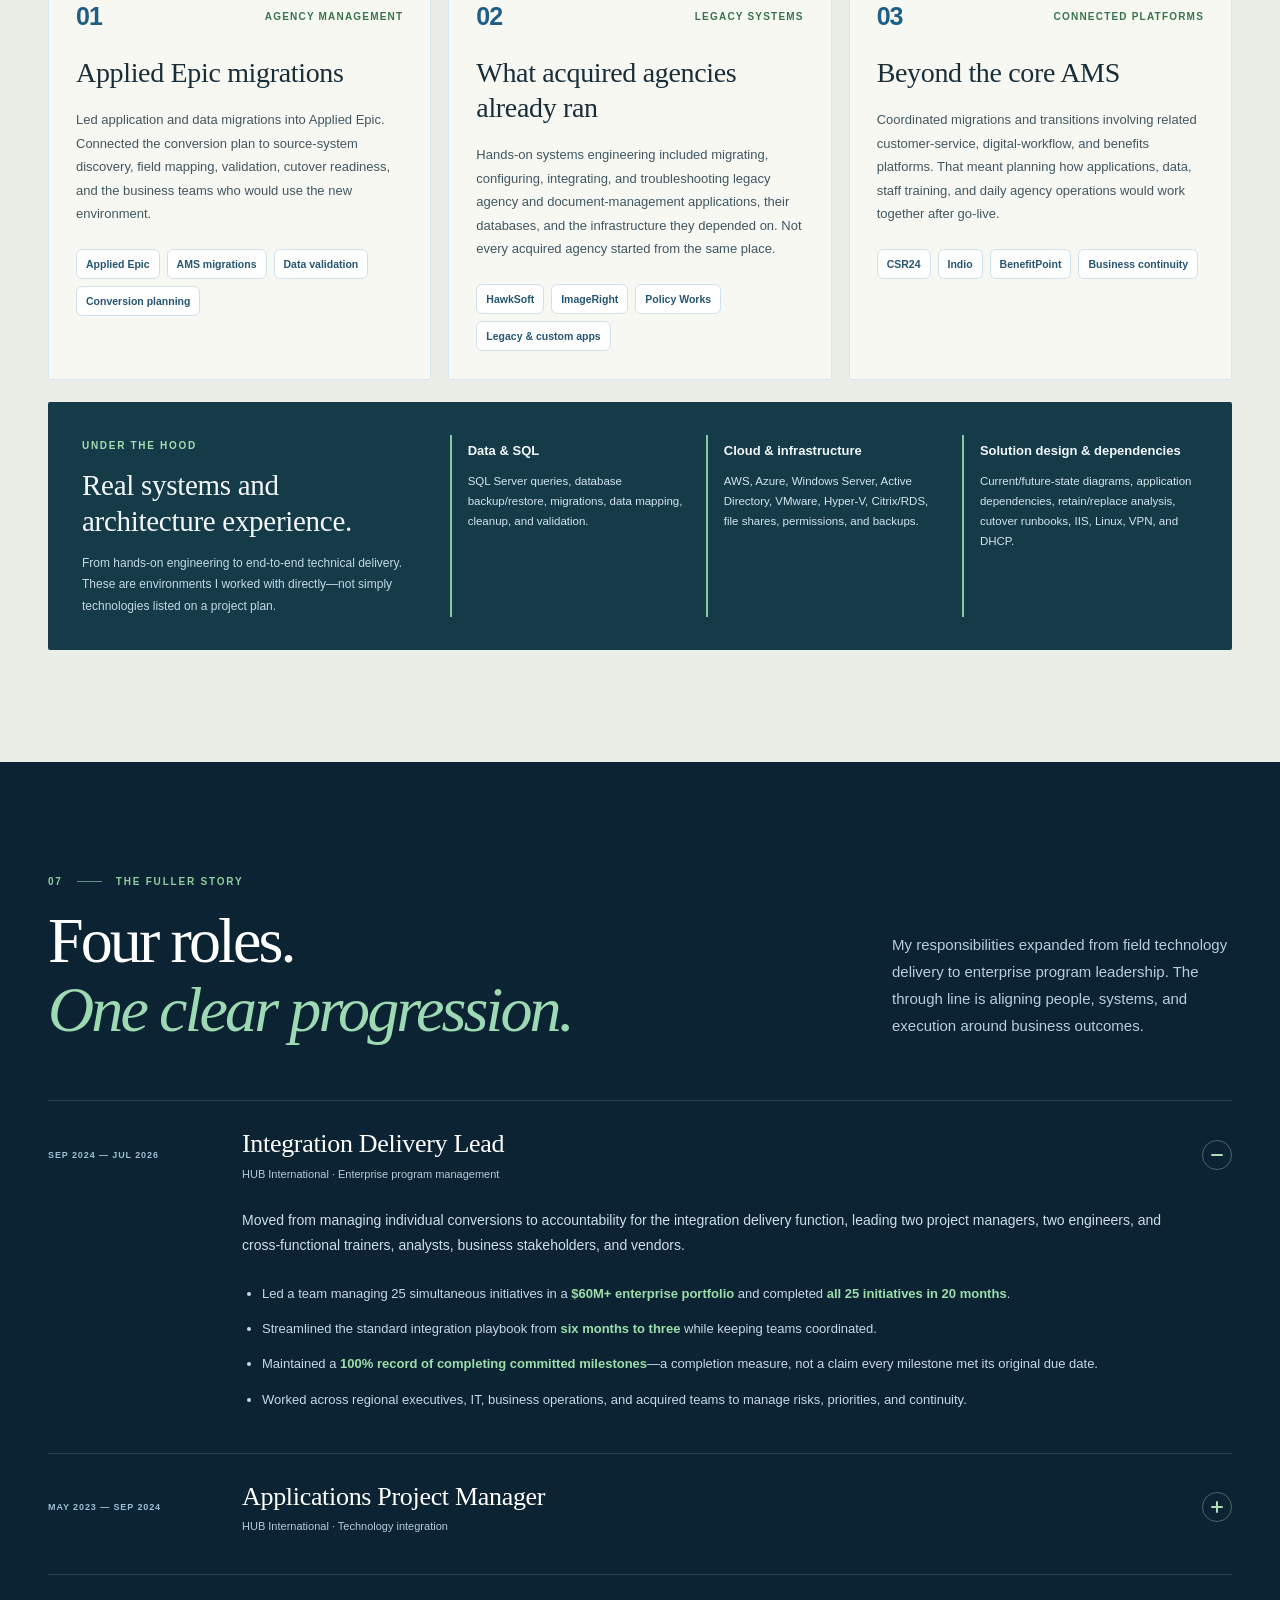
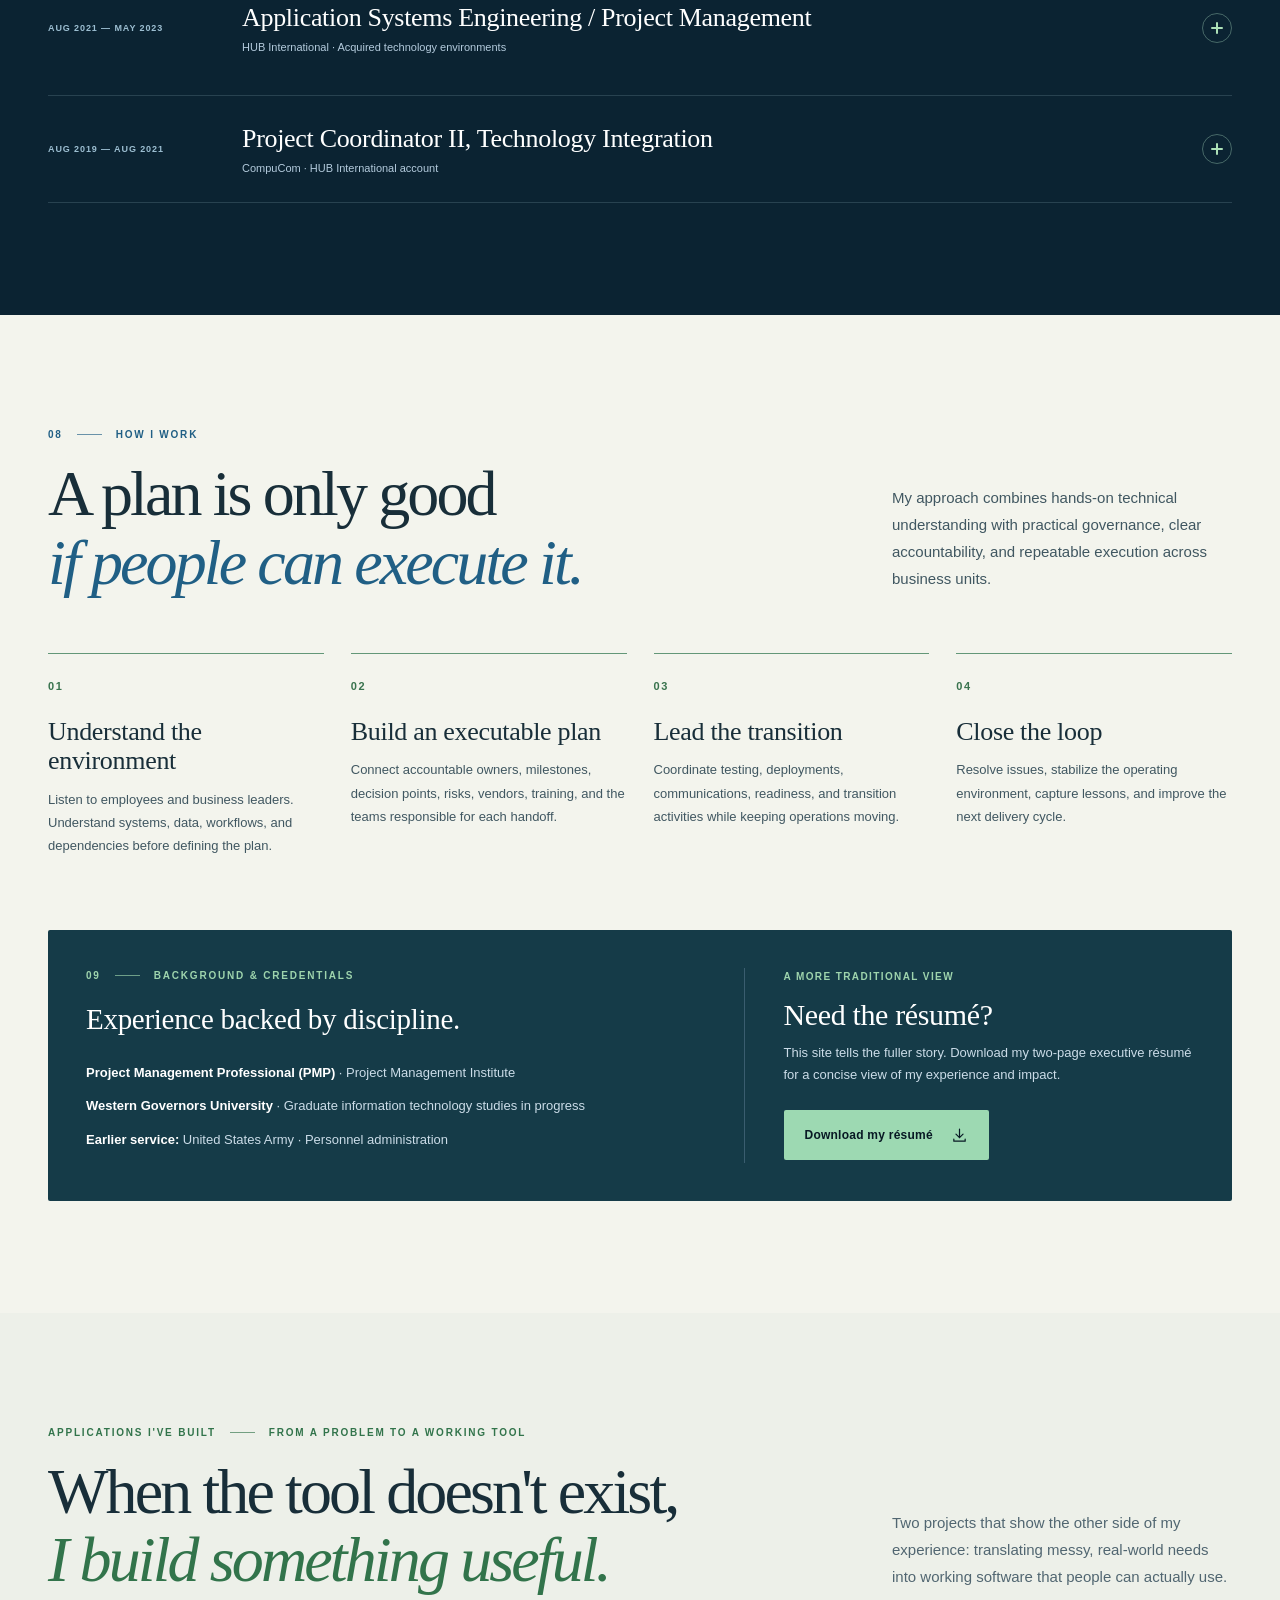
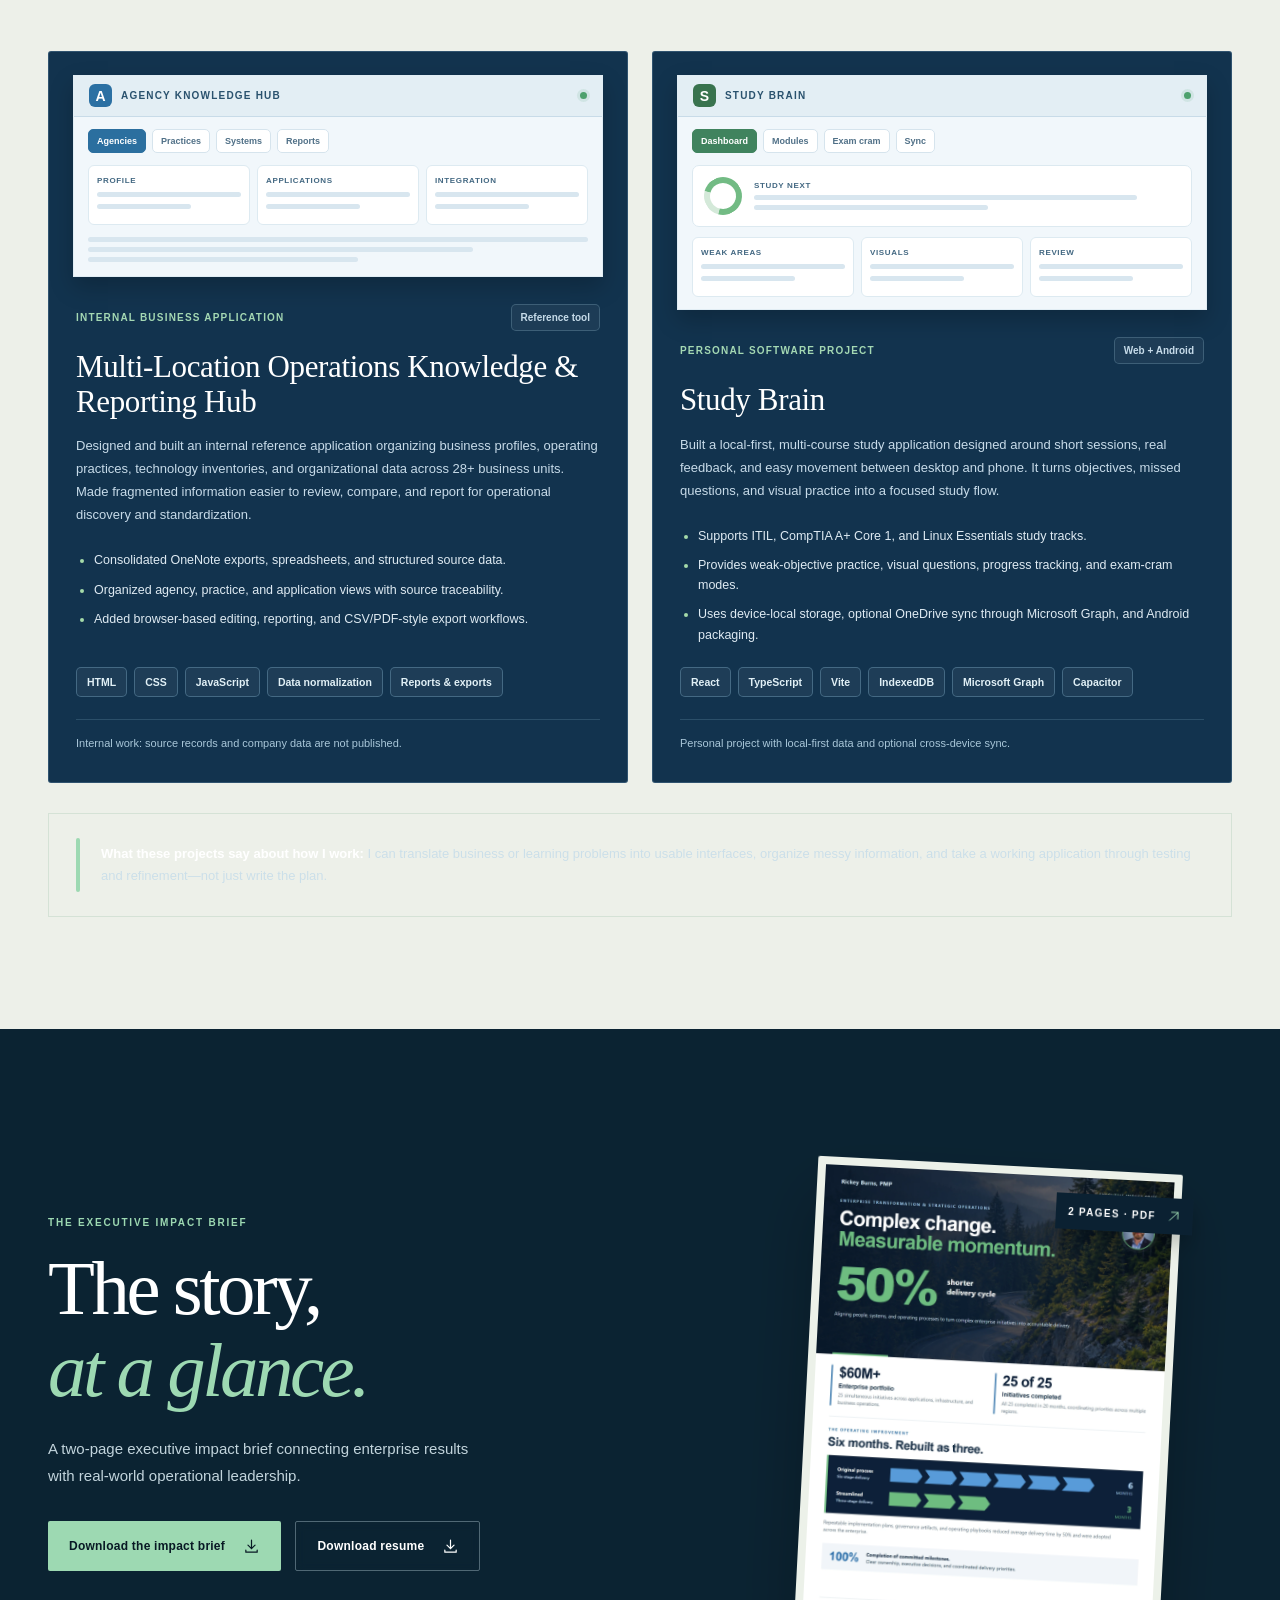
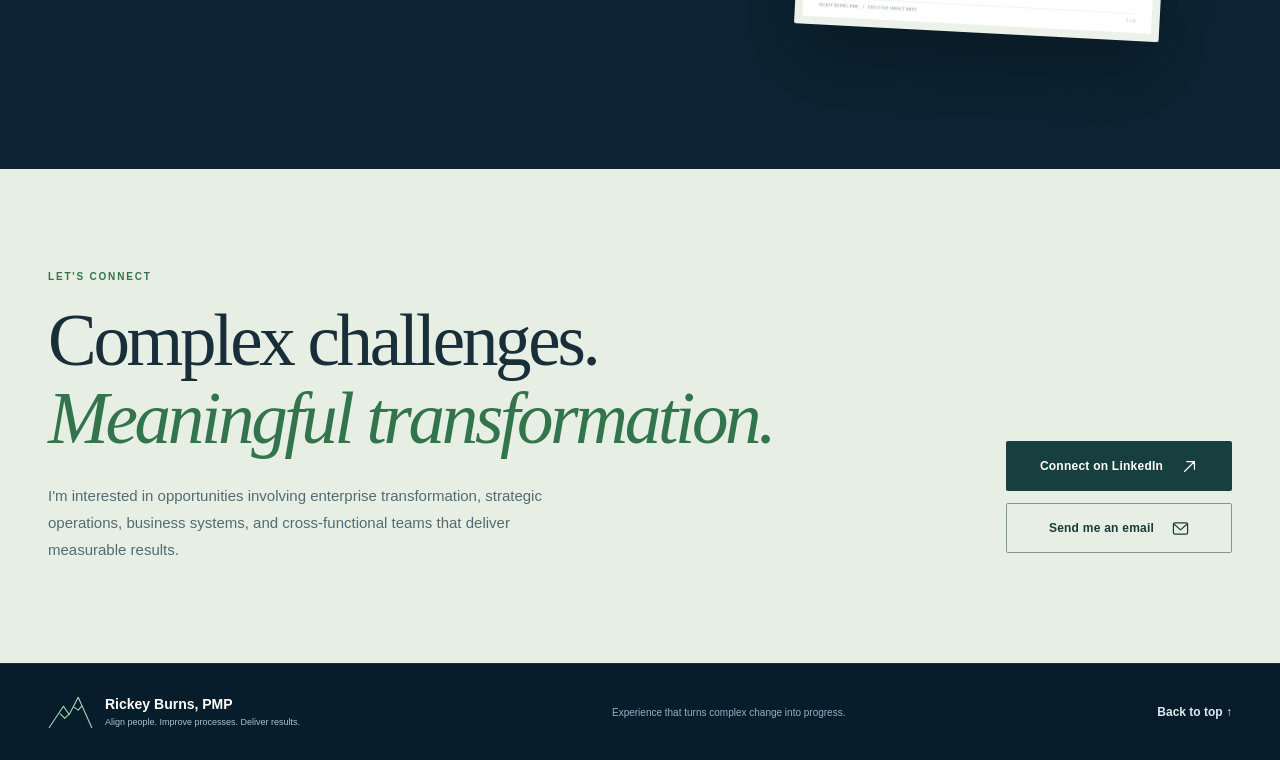
==== commit b9c63b6b: "Create cinematic executive portfolio journey for review" ====
--- a/index.html
+++ b/index.html
@@ -10,9 +10,10 @@
   <meta property="og:description" content="Business transformation leadership built from the field up. Explore experience connecting people, systems, processes, and operations.">
   <title>Rickey Burns, PMP — Enterprise Transformation & Strategic Operations</title>
   <link rel="icon" type="image/svg+xml" href="assets/images/favicon.svg">
-  <link rel="preload" as="image" href="assets/images/rickey-burns.webp">
+  <link rel="preload" as="image" href="assets/images/cinematic-road.webp" fetchpriority="high">
   <link rel="stylesheet" href="assets/css/styles.css">
   <link rel="stylesheet" href="assets/css/expanded.css">
+  <link rel="stylesheet" href="assets/css/cinematic.css">
   <script src="assets/js/content.js" defer></script>
   <script src="assets/js/main.js" defer></script>
 </head>
@@ -43,45 +44,31 @@
 
   <header class="site-header" id="top">
     <div class="shell nav-shell">
+      <a class="executive-wordmark" href="#top" data-scroll-top><strong>Rickey Burns<span>, PMP</span></strong><small>Transformation &amp; operations</small></a>
       <nav class="desktop-nav" aria-label="Main navigation">
-        <a href="#impact">Impact</a><a href="#journey">My journey</a><a href="#approach">My approach</a><a href="#experience">Case studies</a><a href="#expertise">Expertise</a><a href="#career-depth">Career</a><a href="#projects">Built apps</a>
+        <a href="#impact">Impact</a><a href="#journey">My journey</a><a href="#approach">My approach</a><a href="#experience">Case studies</a><a href="#expertise">Expertise</a><a href="#career-depth">Career</a><a href="#projects">Built apps</a><a href="#downloads">Downloads</a>
       </nav>
       <a class="nav-contact" href="#contact">Let's connect <svg class="icon" aria-hidden="true"><use href="#icon-up-right"/></svg></a>
       <button class="menu-toggle" id="menu-toggle" type="button" aria-label="Open navigation" aria-expanded="false" aria-controls="mobile-nav"><span></span><span></span><span></span></button>
     </div>
     <nav class="mobile-nav" id="mobile-nav" aria-label="Mobile navigation" hidden>
-      <a href="#impact">Impact</a><a href="#journey">My journey</a><a href="#approach">My approach</a><a href="#experience">Case studies</a><a href="#expertise">Expertise</a><a href="#career-depth">Career</a><a href="#projects">Built apps</a><a href="#contact">Connect</a>
+      <a href="#impact">Impact</a><a href="#journey">My journey</a><a href="#approach">My approach</a><a href="#experience">Case studies</a><a href="#expertise">Expertise</a><a href="#career-depth">Career</a><a href="#projects">Built apps</a><a href="#downloads">Downloads</a><a href="#contact">Connect</a>
     </nav>
   </header>
 
   <main id="main">
-    <section class="hero" aria-labelledby="hero-title">
-      <div class="hero-mesh" aria-hidden="true"></div>
-      <svg class="hero-topography" viewBox="0 0 800 700" fill="none" aria-hidden="true" preserveAspectRatio="xMidYMid slice">
-        <path d="M90 555c85-167 191-221 342-214s251-134 381-257M42 593c84-165 208-232 378-230S689 225 845 88M-28 623c115-193 253-259 433-238S696 232 858 118M-58 662c138-210 275-278 458-254S721 238 872 152M-68 702c162-234 292-291 455-268S708 269 893 186M-28 738c187-253 296-290 427-273S738 275 895 224M85 781c160-246 275-289 377-277S750 312 905 258" stroke="currentColor" stroke-width="1.4"/>
-        <path d="M115 115 300 23l186 81 182-51" stroke="currentColor" opacity=".4" stroke-width="1" stroke-dasharray="5 9"/>
-      </svg>
-      <div class="shell hero-layout">
-        <div class="hero-content" data-reveal>
-          <div class="eyebrow light"><span class="signal-dot"></span> ENTERPRISE TRANSFORMATION & STRATEGIC OPERATIONS</div>
-          <h1 id="hero-title">Complex change.<br><em>Clear direction.</em></h1>
-          <p class="hero-intro">I'm <strong>Rickey Burns, PMP.</strong> I lead complex enterprise initiatives that connect business priorities, people, technology, and processes—helping organizations standardize operations and make change work in practice.</p>
-          <div class="hero-pillars" aria-label="Leadership priorities"><span>People</span><i></i><span>Systems</span><i></i><span>Processes</span><i></i><span>Results</span></div>
-          <div class="hero-actions">
+    <section class="hero cinema-hero" aria-labelledby="hero-title">
+      <div class="hero-landscape" aria-hidden="true"><img src="assets/images/cinematic-road.webp" alt="" width="1024" height="1536" fetchpriority="high" decoding="async"></div>
+      <div class="shell cinema-layout">
+        <div class="hero-heading"><p class="eyebrow light"><span class="signal-dot"></span> Enterprise Transformation &amp; Strategic Operations Leader</p><h1 id="hero-title">Complex change.<br><em>Clear direction.</em></h1></div>
+        <a class="hero-focal" href="#approach" aria-label="Explore the 50% shorter delivery cycle"><span class="focal-kicker">A repeatable process. A measurable result.</span><strong>50<span>%</span></strong><span class="focal-label">shorter delivery cycle</span><span class="focal-route"><span>6 months</span><i aria-hidden="true">→</i><span>3 months</span><svg class="icon" aria-hidden="true"><use href="#icon-up-right"/></svg></span></a>
+        <div class="hero-story"><p class="hero-intro">I'm <strong>Rickey Burns, PMP.</strong> I lead complex enterprise initiatives that connect business priorities, people, technology, and processes—helping organizations standardize operations and make change work in practice.</p><div class="hero-actions">
             <a class="btn btn-primary" href="#impact">Explore my impact <svg class="icon" aria-hidden="true"><use href="#icon-arrow"/></svg></a>
             <a class="btn btn-ghost" href="assets/docs/Rickey_Burns_Enterprise_Transformation_Case_Study.pdf" download="Rickey_Burns_Enterprise_Transformation_Case_Study.pdf">Download impact brief <svg class="icon" aria-hidden="true"><use href="#icon-download"/></svg></a>
             <a class="btn btn-ghost" href="assets/docs/Rickey_Burns_Executive_Resume.pdf" download>Download resume <svg class="icon" aria-hidden="true"><use href="#icon-download"/></svg></a>
-          </div>
-        </div>
-        <div class="hero-visual" data-reveal style="--reveal-delay: .18s">
-          <div class="hero-photo-orbit orbit-outer"></div><div class="hero-photo-orbit orbit-inner"></div>
-          <div class="hero-photo-wrap"><img class="hero-photo" src="assets/images/rickey-burns.webp" alt="Rickey Burns, PMP" width="496" height="496"></div>
-          <span class="orbit-point orbit-point-a"></span><span class="orbit-point orbit-point-b"></span>
-          <div class="hero-visual-label"><span class="hero-label-line"></span><span>FIELD EXPERIENCE<br>TO ACCOUNTABLE LEADERSHIP</span></div>
-          <div class="hero-stamp">7+ <small>years in enterprise<br>technology delivery</small></div>
-        </div>
-      </div>
-      <div class="hero-bottom"><div class="shell hero-bottom-inner"><span>BUILT IN THE FIELD. PROVEN AT SCALE.</span><a href="#impact" aria-label="Scroll to impact"><span>SCROLL TO EXPLORE</span><svg class="icon down-arrow" aria-hidden="true"><use href="#icon-arrow"/></svg></a></div></div>
+          </div></div>
+        <div class="hero-signature"><img src="assets/images/rickey-burns.webp" alt="Rickey Burns, PMP" width="496" height="496"><div><strong>Built in the field. Proven at scale.</strong><span>7+ years in enterprise technology delivery</span></div><a href="#impact" class="hero-scroll">Explore the journey <span aria-hidden="true">↓</span></a></div>
+      </div>
     </section>
 
     <section class="section impact-section" id="impact" aria-labelledby="impact-title">
@@ -92,18 +79,6 @@
         </div>
         <div class="metrics-grid" id="metrics-grid" aria-label="Integration leadership results"></div>
         <div class="impact-footnote" data-reveal><svg class="icon" aria-hidden="true"><use href="#icon-check"/></svg> Every committed milestone completed. No shortcuts on accountability.</div>
-      </div>
-    </section>
-
-    <section class="section journey-section" id="journey" aria-labelledby="journey-title">
-      <div class="shell journey-layout">
-        <div class="journey-intro" data-reveal>
-          <p class="eyebrow">02 <span class="eyebrow-divider"></span> THE JOURNEY</p>
-          <h2 id="journey-title">Leadership built<br><em>from the ground up.</em></h2>
-          <p>I started with hands-on technology transitions and grew into leading enterprise programs, cross-functional teams, and operational change. That foundation helps me connect strategy with the work required to deliver it.</p>
-          <div class="journey-quote">“You build better integration processes when you understand the people who have to execute them.”</div>
-        </div>
-        <div class="timeline" id="career-timeline" aria-label="Career progression"></div>
       </div>
     </section>
 
@@ -111,7 +86,7 @@
       <div class="process-grid-overlay" aria-hidden="true"></div>
       <div class="shell process-layout">
         <div class="process-copy" data-reveal>
-          <p class="eyebrow light">03 <span class="eyebrow-divider"></span> CONTINUOUS IMPROVEMENT</p>
+          <p class="eyebrow light">02 <span class="eyebrow-divider"></span> CONTINUOUS IMPROVEMENT</p>
           <h2 id="approach-title">Same focus.<br><em>Half the cycle.</em></h2>
           <p>I helped turn a six-month delivery playbook into a repeatable three-month process—improving coordination, reducing complexity, and keeping business operations moving.</p>
           <div class="process-result"><span>50<span class="percent-mark">%</span></span><p>SHORTER<br>INTEGRATION CYCLE</p></div>
@@ -121,6 +96,7 @@
           <div class="cycle-row"><div class="cycle-text"><span>Before</span><strong>6 months</strong></div><div class="cycle-track cycle-before"><div class="cycle-fill"><span></span><span></span><span></span><span></span><span></span><span></span></div></div></div>
           <div class="cycle-divider"><span></span><svg class="icon" aria-hidden="true"><use href="#icon-arrow"/></svg><span>STREAMLINED</span></div>
           <div class="cycle-row"><div class="cycle-text"><span>After</span><strong>3 months</strong></div><div class="cycle-track cycle-after"><div class="cycle-fill"><span></span><span></span><span></span></div></div></div>
+          <button class="replay-comparison" type="button" id="replay-comparison"><svg class="icon" aria-hidden="true"><use href="#icon-arrow"/></svg> Replay the transformation</button><p class="sr-only" id="comparison-status" role="status"></p>
           <div class="cycle-note"><svg class="icon" aria-hidden="true"><use href="#icon-check"/></svg> A repeatable process built around real-world execution.</div>
         </div>
       </div>
@@ -129,10 +105,22 @@
     <section class="section experience-section" id="experience" aria-labelledby="experience-title">
       <div class="shell">
         <div class="section-heading" data-reveal>
-          <div><p class="eyebrow">04 <span class="eyebrow-divider"></span> SELECTED INTEGRATIONS</p><h2 id="experience-title">Complex work.<br><em>Real-world delivery.</em></h2></div>
+          <div><p class="eyebrow">03 <span class="eyebrow-divider"></span> SELECTED INTEGRATIONS</p><h2 id="experience-title">Complex work.<br><em>Real-world delivery.</em></h2></div>
           <p>Examples of leading multi-location transitions, aligning teams and technology, and protecting business continuity during change.</p>
         </div>
         <div class="case-grid" id="case-grid"></div>
+      </div>
+    </section>
+
+    <section class="section journey-section" id="journey" aria-labelledby="journey-title">
+      <div class="shell journey-layout">
+        <div class="journey-intro" data-reveal>
+          <p class="eyebrow">04 <span class="eyebrow-divider"></span> THE JOURNEY</p>
+          <h2 id="journey-title">Leadership built<br><em>from the ground up.</em></h2>
+          <p>I started with hands-on technology transitions and grew into leading enterprise programs, cross-functional teams, and operational change. That foundation helps me connect strategy with the work required to deliver it.</p>
+          <div class="journey-quote">“You build better integration processes when you understand the people who have to execute them.”</div>
+        </div>
+        <div class="timeline" id="career-timeline" aria-label="Career progression"></div>
       </div>
     </section>
 
@@ -151,7 +139,7 @@
           <div><p class="eyebrow">06 <span class="eyebrow-divider"></span> THE TECHNICAL DEPTH</p><h2 id="expertise-title">I know the work<br><em>behind the plan.</em></h2></div>
           <p>From enterprise applications and SQL migrations to endpoint deployment and go-live coordination, I bring hands-on systems understanding to complex organizational change.</p>
         </div>
-        <div class="skills-intro" data-reveal>
+        <details class="technical-disclosure"><summary>Explore the technical depth <span>Six disciplines. Hands-on + delivery.</span></summary><div class="technical-disclosure-body"><div class="skills-intro" data-reveal>
           <span class="skills-intro-mark">01 / 06</span>
           <p><strong>The distinction matters:</strong> I've configured and supported systems firsthand, and I've led migrations involving additional platforms. This is the technology and delivery landscape I've worked in—not a claim that I'm a developer or administrator of every product listed.</p>
         </div>
@@ -195,6 +183,7 @@
             <ul class="skill-pills"><li>Training coordination</li><li>User readiness</li><li>Executive support</li><li>Stakeholder communication</li><li>Cross-functional leadership</li><li>Change adoption</li></ul>
           </article>
         </div>
+      </div></details>
       </div>
     </section>
 
@@ -343,7 +332,7 @@
       </div>
     </section>
 
-    <section class="portfolio-section" aria-labelledby="portfolio-title">
+    <section id="downloads" class="portfolio-section" aria-labelledby="portfolio-title">
       <div class="shell portfolio-layout">
         <div class="portfolio-copy" data-reveal>
           <p class="eyebrow light">THE EXECUTIVE IMPACT BRIEF</p>
--- a/assets/css/cinematic.css
+++ b/assets/css/cinematic.css
@@ -0,0 +1,28 @@
+/* Cinematic Journey. Approved content and assets; presentation layer only. */
+:root{--navy:#0b2132;--navy-deep:#081924;--navy-light:#193c50;--green:#9dd9b2;--green-deep:#32744b;--blue:#205f85;--blue-bright:#8dc6e4;--ink:#182e39;--muted:#516671;--slate:#405761;--ice:#edf0eb;--surface:#f7f7f2;--line:#d4ddd6;--shell:1320px;--nav-h:78px;--radius:3px;--display:Georgia,"Times New Roman",serif;--body:"Segoe UI","Helvetica Neue",Arial,sans-serif}
+html{scroll-padding-top:100px}body{background:var(--surface);font-size:16px}h1,h2,h3{font-weight:400}h2{font-size:clamp(2.8rem,5vw,5rem);line-height:1.07;letter-spacing:-.045em}h2 em{font-style:italic}h3{font-family:var(--body);font-weight:650}p{overflow-wrap:break-word}.shell{width:min(var(--shell),calc(100% - 96px))}.section{padding:112px 0}.eyebrow{font-size:10px;letter-spacing:.18em;gap:14px;font-weight:700}.eyebrow-divider{width:25px}.section-heading{gap:64px;margin-bottom:56px;align-items:end}.section-heading>div{max-width:830px}.section-heading>p{font-size:15px;line-height:1.8;max-width:340px}.btn{border-radius:2px;font-size:12px;font-weight:650;letter-spacing:.02em;min-height:50px;padding:0 21px;gap:18px}.btn-primary{background:var(--green);box-shadow:none}.btn:hover{transform:translateY(-2px)}.btn-primary:hover{background:#c2ecd0;box-shadow:none}.btn-ghost{background:#0c263740;border-color:#c1d6d660;backdrop-filter:blur(5px)}.btn-outline{border-color:#9ab3c066}.icon{pointer-events:none}:focus-visible{outline:3px solid #5ca8d4;outline-offset:5px}.sr-only{position:absolute!important;width:1px;height:1px;padding:0;margin:-1px;overflow:hidden;clip:rect(0,0,0,0);white-space:nowrap;border:0}
+/* The page is readable even if progressive motion cannot initialize. */
+[data-reveal]{opacity:1;transform:none;transition:opacity .65s ease,transform .65s ease}.motion-ready [data-reveal]:not(.visible){opacity:0;transform:translateY(18px)}
+.site-header{background:#0a202ff5;border-bottom:1px solid #ffffff16;backdrop-filter:blur(16px);height:var(--nav-h)}.nav-shell{gap:28px;justify-content:space-between}.executive-wordmark{display:flex;flex-direction:column;gap:4px;flex:none}.executive-wordmark strong{font-family:var(--display);font-size:22px;font-weight:400;letter-spacing:-.03em}.executive-wordmark strong span{font-family:var(--body);font-size:11px;letter-spacing:0}.executive-wordmark small{font-size:8px;letter-spacing:.13em;text-transform:uppercase;color:#a7c2ce}.desktop-nav{gap:22px;justify-content:flex-end}.desktop-nav a{font-size:11px;position:relative;padding:10px 0;color:#c1d3dc;white-space:nowrap}.desktop-nav a:after{content:'';position:absolute;bottom:2px;left:0;width:100%;height:1px;background:var(--green);transform:scaleX(0);transform-origin:left;transition:transform .25s}.desktop-nav a[aria-current="location"]{color:var(--green)}.desktop-nav a[aria-current="location"]:after,.desktop-nav a:hover:after{transform:scaleX(1)}.nav-contact{font-size:11px;white-space:nowrap}.menu-toggle{border-radius:2px;flex:none}
+/* Opening: the road, the person, the business result. */
+.cinema-hero{min-height:0;background:#081924;isolation:isolate;overflow:hidden}.cinema-hero:before{display:none}.hero-landscape{position:absolute;inset:0;z-index:-2;overflow:hidden}.hero-landscape img{width:100%;height:116%;position:absolute;top:-8%;left:0;object-fit:cover;object-position:55% 56%;transform:translate3d(0,var(--hero-drift,0px),0);filter:saturate(.72)}.hero-landscape:after{content:'';position:absolute;inset:0;background:linear-gradient(90deg,#071923e8 0%,#0719239c 42%,#07192338 76%),linear-gradient(0deg,#071923e8,transparent 75%)}.cinema-layout{min-height:min(850px,calc(100svh - 78px));padding-top:76px;padding-bottom:26px;display:grid;grid-template-columns:minmax(0,1.3fr) minmax(300px,.7fr);gap:34px 70px;align-items:center}.hero-heading{align-self:end}.hero-heading .eyebrow{color:#c1d9dc;font-size:10px;max-width:610px;line-height:1.7;letter-spacing:.17em}.signal-dot{background:var(--green);flex:none;box-shadow:0 0 0 5px #a6d5b315}.cinema-hero h1{font-size:clamp(4.1rem,7.5vw,8.1rem);font-family:var(--display);font-weight:400;line-height:1.01;letter-spacing:-.055em;margin:29px 0 0;max-width:850px}.cinema-hero h1 em{font-style:italic;color:#b3e1c1;font-weight:400}.hero-focal{align-self:end;padding:18px 0 8px;border-top:1px solid #c6ded657;display:flex;flex-direction:column;color:#fff;max-width:370px;margin-left:auto;width:100%}.focal-kicker{font-size:10px;letter-spacing:.03em;color:#d1e1df;line-height:1.6}.hero-focal>strong{font-family:var(--body);font-size:clamp(6rem,11vw,11rem);font-weight:300;line-height:1.05;letter-spacing:-.075em;white-space:nowrap;display:block}.hero-focal>strong>span{font-size:.48em;letter-spacing:-.06em;color:var(--green);margin-left:4px}.focal-label{font-size:14px;letter-spacing:.06em;color:#dcece6}.focal-route{display:flex;gap:18px;align-items:center;font-size:11px;margin-top:20px;color:#a7c2cd}.focal-route i{font-style:normal;color:var(--green);transition:transform .3s}.focal-route .icon{margin-left:auto;width:16px;height:16px;color:var(--green)}.hero-focal:hover .focal-route i{transform:translateX(5px)}.hero-story{grid-column:1/-1;display:flex;gap:72px;justify-content:space-between;align-items:center}.hero-intro{font-size:14px;line-height:1.8;max-width:600px;margin:0;color:#d3e0e5}.hero-intro strong{font-weight:650}.hero-actions{flex-wrap:wrap;gap:9px;max-width:450px;flex-shrink:0}.hero-actions .btn:first-child{width:100%;justify-content:space-between}.hero-actions .btn-ghost{flex:1}.hero-signature{grid-column:1/-1;display:flex;align-items:center;gap:15px;border-top:1px solid #cee7d52a;padding-top:23px;margin-top:10px}.hero-signature>img{width:48px;height:48px;object-fit:cover;border-radius:50%;border:1px solid #bdd9d2}.hero-signature>div{display:flex;flex-direction:column;gap:4px}.hero-signature strong{font-size:11px;font-weight:650;letter-spacing:.04em;color:#edf3ee}.hero-signature>div>span{font-size:10px;color:#9db6c2}.hero-scroll{margin-left:auto;color:#bed2d7;display:flex;gap:26px;align-items:center;font-size:10px;letter-spacing:.09em;text-transform:uppercase}.hero-scroll>span{font-size:25px;color:var(--green)}
+/* Business evidence as an editorial spread, not a wall of tiles. */
+.impact-section{background:#f1f3ed}.impact-section h2{max-width:750px}.impact-section .section-heading{border-bottom:1px solid var(--line);padding-bottom:35px;margin-bottom:0}.metrics-grid{gap:0;grid-template-columns:repeat(3,minmax(0,1fr))}.metric-card{background:transparent;border:0;border-radius:0;box-shadow:none;padding:32px 28px 29px;border-bottom:1px solid var(--line);min-height:210px;overflow:visible}.metric-card:nth-child(3n+1){padding-left:0}.metric-card:nth-child(3n){padding-right:0}.metric-card:hover{transform:none;box-shadow:none}.metric-card:after{display:none}.metric-top{margin-bottom:20px}.metric-icon{background:transparent;border:0;border-radius:0;width:auto;height:auto}.metric-icon .icon{width:21px;height:21px}.metric-index{font-size:9px;color:#657c79}.metric-number{font-family:var(--body);font-weight:350;font-size:clamp(3.5rem,5.7vw,5.8rem);color:var(--ink);letter-spacing:-.06em}.metric-card.green .metric-number{color:#32744b}.metric-label{font-size:13px;font-weight:650;letter-spacing:0;margin-top:13px}.metric-detail{font-size:12px;color:#536b71}.impact-footnote{font-size:11px;justify-content:flex-start;margin-top:25px}
+/* A transformation moment with a replayable, always-readable comparison. */
+.process-section{background:#0b2434;overflow:hidden}.process-grid-overlay{opacity:.15;background-size:90px 90px}.process-layout{grid-template-columns:minmax(0,1fr) minmax(0,1fr);gap:100px}.process-copy h2{font-size:clamp(3.5rem,6vw,6.2rem);max-width:650px}.process-copy>p:not(.eyebrow){font-size:15px;max-width:500px;line-height:1.8;color:#b6cdd6}.process-result{margin-top:34px;gap:20px}.process-result>span{font-family:var(--body);font-weight:300;font-size:85px;letter-spacing:-.06em}.process-result>p{font-size:10px;line-height:1.8;letter-spacing:.12em}.cycle-card{border-radius:3px;background:#173b4b;border:1px solid #a2c4cc33;box-shadow:0 30px 90px #0002;padding:32px}.cycle-top{font-size:9px;letter-spacing:.16em;color:#d0e1e5}.cycle-text>strong{font-family:var(--display);font-size:30px;font-weight:400}.cycle-track{height:37px;border-radius:0}.cycle-fill{border-radius:0;transform:scaleX(1)!important;opacity:1}.cycle-fill span{border-radius:0}.cycle-divider{margin:28px 0;font-size:9px}.cycle-note{font-size:10px;line-height:1.6;color:#bdd4d8;margin-top:18px}.replay-comparison{display:flex;align-items:center;gap:12px;border:0;background:transparent;border-bottom:1px solid #b4d3c85c;padding:13px 0 7px;color:#bde7cb;cursor:pointer;font-size:11px;margin-top:18px}.replay-comparison .icon{width:14px;height:14px}.replay-comparison:hover{color:#fff}
+/* Selected work: photography, readable context and genuine leadership evidence. */
+.experience-section{background:#f7f7f2}.case-grid{display:grid;grid-template-columns:1fr;gap:60px}.case-card{display:grid;grid-template-columns:minmax(0,1.1fr) minmax(0,1fr);background:transparent;border:0;border-radius:0;box-shadow:none;overflow:visible;align-items:center;gap:64px}.case-card:hover{transform:none;box-shadow:none}.case-card:nth-child(2){grid-template-columns:minmax(0,1fr) minmax(0,1.1fr)}.case-card:nth-child(2) .case-image{order:2}.case-image{aspect-ratio:auto;min-width:0;height:360px;border-radius:2px;overflow:hidden}.case-image img{height:100%;width:100%;object-fit:cover;transition:transform .7s ease}.case-card:hover .case-image img{transform:scale(1.025)}.case-number{left:18px;top:18px;border-radius:0;background:#0b2434e8;border:1px solid #c7e0dd38;backdrop-filter:blur(5px);font-size:11px}.case-content{padding:10px 0}.case-kicker{font-size:9px;letter-spacing:.16em;margin-bottom:18px;color:#32744b}.case-content h3{font-family:var(--display);font-weight:400;font-size:clamp(2rem,3.4vw,3.2rem);line-height:1.13;letter-spacing:-.035em;margin-bottom:18px}.case-description{font-size:14px;line-height:1.85;color:#536b71}.case-tags{margin-top:20px;gap:8px}.case-tags span{font-size:9px;font-weight:650;padding:7px 0;margin-right:10px;background:transparent;border:0;border-bottom:1px solid #bfcfc3;border-radius:0;color:#3d6255}.case-proof{margin-top:23px;border-top:1px solid var(--line)}.case-proof summary{cursor:pointer;display:flex;justify-content:space-between;gap:18px;align-items:center;list-style:none;font-size:11px;color:#205f85;font-weight:650;padding:15px 0}.case-proof summary::-webkit-details-marker{display:none}.case-proof summary:after{content:'+';font-size:20px;font-weight:400}.case-proof[open] summary:after{content:'−'}.case-proof dl{margin:0 0 10px}.case-proof dt{font-size:9px;letter-spacing:.12em;text-transform:uppercase;font-weight:700;color:#32744b;margin:13px 0 5px}.case-proof dd{font-size:13px;line-height:1.75;margin:0;color:#405961}
+/* The journey and leadership principles carry the same quiet editorial rhythm. */
+.journey-section{background:#e9eee6}.journey-layout{grid-template-columns:minmax(0,1fr) minmax(0,1fr);gap:100px}.journey-intro{top:120px}.journey-intro>p:not(.eyebrow){font-size:15px;line-height:1.9}.journey-quote{border-radius:0;font-family:var(--display);font-weight:400;font-style:italic;font-size:25px;line-height:1.45;background:transparent;padding:0 0 0 24px;margin-top:30px;color:#315a4a}.timeline-card{border-radius:2px;background:#f7f8f2;border-color:#d4ded1;box-shadow:none;padding:24px}.timeline-card h3{font-size:17px}.timeline-card p{font-size:12px;line-height:1.8}.timeline-card-icon{background:transparent;border-radius:0}.timeline-number{border-radius:50%;font-family:var(--display);font-size:17px}.principles-section{background:#102c3a;padding:90px 0}.principles-section h2{max-width:900px}.principles-section .eyebrow{color:#9dd9b2}.principles-grid{gap:30px}.principle{padding:18px 0 0;border:0;border-top:1px solid #b5d3c938;border-radius:0;background:transparent;box-shadow:none}.principle h3{font-family:var(--display);font-size:24px;font-weight:400;letter-spacing:-.02em}.principle p{font-size:12px;line-height:1.8;color:#c1d4da}.principle>.icon{width:25px;height:25px;color:#9dd9b2;margin-bottom:24px}
+/* Deeper evidence, intentionally available without overwhelming the executive story. */
+.deep-skills-section{background:#f4f5ef}.technical-disclosure{border-top:1px solid var(--line);border-bottom:1px solid var(--line)}.technical-disclosure>summary{display:flex;justify-content:space-between;align-items:center;gap:24px;padding:25px 0;cursor:pointer;list-style:none;font-family:var(--display);font-size:29px;letter-spacing:-.03em}.technical-disclosure>summary::-webkit-details-marker{display:none}.technical-disclosure>summary:after{content:'+';font-family:var(--body);font-size:24px;color:#32744b}.technical-disclosure[open]>summary:after{content:'−'}.technical-disclosure>summary>span{font-family:var(--body);font-size:10px;letter-spacing:0;margin-left:auto;color:#516671}.technical-disclosure-body{padding-bottom:25px}.skills-intro{background:transparent;border:0;border-radius:0;box-shadow:none;padding:15px 0 28px}.deep-skills-grid{grid-template-columns:repeat(2,minmax(0,1fr));gap:0 45px}.deep-skill-card{border:0;border-radius:0;border-top:1px solid var(--line);background:transparent;box-shadow:none;padding:28px 0}.deep-skill-card:hover{transform:none;box-shadow:none}.deep-skill-card h3{font-family:var(--display);font-size:29px;font-weight:400}.skill-category{font-size:9px;margin-bottom:14px}.skill-pills{gap:7px;margin-top:20px}.skill-pills li{background:#e8eee7;border:0;border-radius:2px;font-size:10px;padding:7px 9px}.insurance-tech-section{background:#e9eee7}.insurance-story{border-radius:2px;box-shadow:none;background:#f7f8f2}.insurance-story h3{font-family:var(--display);font-weight:400;font-size:28px}.systems-strip{border-radius:2px}.deep-career-section{background:#0b2332}.role-card,.role-card[open]{background:transparent;border:0;border-top:1px solid #a9c8d130;border-radius:0}.role-card:last-child{border-bottom:1px solid #a9c8d130}.role-card summary{padding:26px 0;grid-template-columns:170px 1fr 30px;gap:24px}.role-heading strong{font-family:var(--display);font-weight:400;font-size:26px}.role-years{font-size:9px}.role-heading small{font-size:11px}.role-toggle{background:transparent;border:1px solid #a4d1ba66;border-radius:50%}.role-body{border:0;padding:0 50px 29px 194px}.role-body>p{font-size:14px;line-height:1.8;margin-top:0}.role-body li{font-size:13px;line-height:1.8}.deep-delivery-section{background:#f3f4ed}.delivery-grid{gap:27px}.delivery-grid article{background:transparent;border-radius:0;border-top:1px solid #639778;padding:22px 0}.delivery-grid h3{font-family:var(--display);font-weight:400;font-size:26px;line-height:1.12}.delivery-grid p{font-size:13px}.credentials-panel{border-radius:2px;box-shadow:none;background:#153b48;padding:38px;gap:48px}.credentials-panel h3{font-family:var(--display);font-weight:400}.resume-panel h4{font-family:var(--display);font-weight:400;font-size:30px}.built-apps-section{background:#edf0e9}.built-app-card{border-radius:3px;box-shadow:none}.built-app-body h3{font-family:var(--display);font-weight:400;font-size:31px;line-height:1.12}.app-preview{border-radius:0}.apps-takeaway{border-radius:0}.portfolio-section{background:#0b2332;padding:110px 0}.portfolio-layout{grid-template-columns:minmax(0,1.1fr) minmax(0,.9fr);gap:100px}.portfolio-copy h2{font-size:clamp(3.6rem,6vw,6.4rem)}.portfolio-copy>p:not(.eyebrow){font-size:15px;color:#c2d4dc;line-height:1.8;max-width:430px}.poster-frame{max-width:385px;transform:rotate(3deg);border-radius:2px;padding:8px;background:#ecf1e9;box-shadow:0 35px 70px #0004}.poster-frame:hover{transform:rotate(0)}.poster-frame img{border-radius:0;height:auto}.poster-tag{border-radius:0;right:-12px;top:24px;font-size:10px}.contact-section{background:#e7eee4;color:var(--ink);padding:100px 0}.contact-section h2{color:var(--ink);font-size:clamp(3rem,5.7vw,5.5rem)}.contact-section h2 em{color:#32744b}.contact-section .eyebrow{color:#32744b}.contact-section p{color:#536b71;max-width:620px}.contact-actions .btn-primary{background:#173f40;color:#fff}.contact-actions .btn-outline{border-color:#7c9c87;color:#183d37}.footer{background:#071d2b;border-top:1px solid #ffffff10}.footer-content{gap:28px}.footer-brand small{font-size:9px;line-height:1.5;white-space:normal;max-width:300px}.footer-content>p{font-size:10px}.back-to-top{border-radius:2px;background:#143746e8;bottom:16px;right:18px;font-size:10px;padding:10px 14px;border-color:#c0dac343;backdrop-filter:blur(8px)}
+/* Explicit contrast and sizing across the retained detailed evidence components. */
+.principles-section{color:#fff}.built-apps-section{color:var(--ink)}.built-apps-section .section-heading h2 em{color:#32744b}.built-apps-section .section-heading>p{color:#516671}.built-app-card{color:#fff}.insurance-depth-section{background:#e9eee7}.architecture-panel{border-radius:2px;background:#153b48}.architecture-intro h3{font-family:var(--display);font-weight:400;font-size:29px}.portfolio-section{color:#fff}.portfolio-copy h2 em{color:var(--green)}.portfolio-copy{padding:0}.portfolio-copy .eyebrow{color:var(--green)}.portfolio-copy .btn-primary{background:var(--green);color:var(--navy-deep)}.portfolio-copy .btn-ghost{background:transparent;border:1px solid #b9cfda66;color:#fff}.poster-frame{height:auto;margin-top:0;border:0;transform:rotate(3deg)!important}.poster-frame:hover{transform:rotate(0)!important}.contact-layout{display:grid;grid-template-columns:minmax(0,1fr) auto;align-items:end}.contact-layout h2 em{color:#32744b}.contact-layout p:not(.eyebrow){color:#536b71;font-size:15px}.contact-section:before{display:none}
+@media(min-width:1800px){.cinema-layout{min-height:870px}.hero-landscape img{object-position:50% 58%}}
+@media(max-width:1240px){.desktop-nav{gap:15px}.nav-shell{gap:18px}.executive-wordmark strong{font-size:20px}.executive-wordmark small{font-size:7px}.desktop-nav a{font-size:10px}.cinema-layout{gap:35px 45px}.hero-story{gap:36px}.hero-actions{max-width:370px}.process-layout,.journey-layout,.portfolio-layout{gap:60px}.case-card{gap:38px}}
+@media(max-width:1100px){:root{--nav-h:70px}.desktop-nav{display:none}.menu-toggle{display:block}.nav-contact{margin-left:auto}.mobile-nav{position:absolute;top:70px;left:0;right:0;padding:18px 32px 24px;background:#0b2434;box-shadow:0 20px 25px #0003;display:grid;grid-template-columns:1fr 1fr;gap:4px 20px;border-bottom:1px solid #aecdb637;max-height:calc(100svh - 70px);overflow-y:auto}.mobile-nav a{font-size:14px;color:#d9e7e7;padding:12px 0;border-bottom:1px solid #ffffff13;line-height:1.3}.cinema-layout{min-height:780px;grid-template-columns:minmax(0,1.4fr) minmax(250px,.6fr);gap:34px}.cinema-hero h1{font-size:clamp(4.1rem,8vw,6.5rem)}.hero-focal>strong{font-size:125px}.hero-story{display:grid;grid-template-columns:1fr 1fr;gap:32px}.hero-actions{max-width:none}.hero-actions .btn{font-size:10px;padding:0 13px}.hero-intro{font-size:13px}.process-layout{gap:35px}.process-copy h2{font-size:4.2rem}.cycle-card{padding:23px}.principles-grid{grid-template-columns:repeat(3,minmax(0,1fr))}.journey-layout{gap:40px}.portfolio-layout{gap:50px}.section-heading{gap:40px}.insurance-story-grid{grid-template-columns:1fr}.systems-columns{grid-template-columns:1fr}.delivery-grid{grid-template-columns:repeat(2,minmax(0,1fr))}}
+@media(max-width:800px){.shell{width:calc(100% - 56px)}.section{padding:78px 0}.section-heading{display:block;margin-bottom:34px}.section-heading>p{max-width:600px;margin-top:22px;font-size:14px}.section-heading>div{max-width:none}h2{font-size:clamp(2.8rem,7vw,4rem)}.cinema-layout{min-height:0;padding-top:55px;padding-bottom:24px;grid-template-columns:1fr 1fr;gap:30px}.hero-heading{grid-column:1/-1}.hero-heading .eyebrow{font-size:9px;max-width:500px}.cinema-hero h1{font-size:clamp(4rem,11vw,6.8rem);margin-top:24px}.hero-focal{grid-column:1/-1;max-width:none;display:grid;grid-template-columns:auto 1fr;gap:5px 28px;align-items:center;margin:0;padding:19px 0 0;border-top:1px solid #d1e8dc46}.focal-kicker{grid-column:1/-1;font-size:9px}.hero-focal>strong{font-size:110px;grid-row:2/4;line-height:1}.focal-label{font-size:14px;align-self:end}.focal-route{font-size:10px;margin:4px 0 0;align-self:start;gap:15px}.hero-story{grid-column:1/-1;display:block}.hero-intro{font-size:14px;max-width:640px}.hero-actions{margin-top:23px;display:flex;max-width:none;flex-direction:row;align-items:stretch}.hero-actions .btn{min-height:48px;font-size:11px;width:auto!important}.hero-actions .btn:first-child{width:100%!important}.hero-actions .btn-ghost{flex:1;justify-content:space-between}.hero-signature{margin-top:3px;padding-top:20px;gap:12px}.hero-signature strong{font-size:10px}.hero-signature>div>span{font-size:9px}.hero-signature>img{width:44px;height:44px}.hero-scroll{font-size:8px;gap:14px}.metrics-grid{grid-template-columns:repeat(2,minmax(0,1fr))}.metric-card{padding:25px 20px!important;min-height:185px}.metric-card:nth-child(odd){padding-left:0!important}.metric-card:nth-child(even){padding-right:0!important}.metric-number{font-size:58px}.metric-label{font-size:12px}.metric-detail{font-size:11px}.impact-footnote{align-items:start;line-height:1.6}.process-layout{grid-template-columns:1fr;gap:36px}.process-copy h2{font-size:clamp(3.4rem,8vw,5rem)}.process-result{display:none}.cycle-card{max-width:none;padding:28px}.cycle-text>strong{font-size:34px}.case-grid{gap:52px}.case-card,.case-card:nth-child(2){grid-template-columns:1fr;gap:24px}.case-card:nth-child(2) .case-image{order:0}.case-image{height:330px}.case-content{padding:0}.case-content h3{font-size:38px;max-width:540px}.case-description{max-width:600px}.case-tags{margin-top:14px}.case-proof{margin-top:16px}.journey-layout{grid-template-columns:1fr;gap:40px}.journey-intro{position:static}.journey-intro>p:not(.eyebrow){max-width:600px}.journey-quote{max-width:570px;font-size:25px}.principles-grid{grid-template-columns:repeat(2,minmax(0,1fr));gap:30px}.principle h3{font-size:25px}.technical-disclosure>summary{font-size:25px}.technical-disclosure>summary>span{font-size:9px;max-width:120px;line-height:1.5}.deep-skills-grid{gap:0 28px}.role-card summary{grid-template-columns:1fr 30px;gap:10px;padding:24px 0}.role-years{grid-column:1}.role-heading{grid-column:1}.role-heading strong{font-size:25px}.role-toggle{grid-column:2;grid-row:1/3}.role-body{padding:0 0 28px 0}.credentials-panel{padding:30px;gap:30px;grid-template-columns:1fr}.resume-panel{padding:25px 0 0;border-left:0;border-top:1px solid #85a3bc55}.built-apps-grid{grid-template-columns:1fr}.built-app-body h3{font-size:29px}.portfolio-section{padding:78px 0}.portfolio-layout{grid-template-columns:1fr;gap:50px}.portfolio-copy h2{font-size:4.2rem}.poster-frame{width:min(80%,350px);margin:auto;transform:rotate(2deg)}.contact-section{padding:80px 0}.contact-layout{grid-template-columns:1fr;gap:34px}.contact-section h2{font-size:clamp(3rem,7.7vw,4.5rem)}.contact-actions{align-items:start}.footer-content{flex-direction:column;align-items:flex-start;padding-bottom:35px;gap:23px}.footer-brand small{max-width:330px}}
+@media(max-width:480px){:root{--nav-h:66px}.shell{width:calc(100% - 40px)}.nav-contact{display:none}.nav-shell{gap:12px}.executive-wordmark strong{font-size:21px}.executive-wordmark small{font-size:7px;letter-spacing:.12em}.mobile-nav{top:66px;padding:14px 20px 22px;grid-template-columns:1fr 1fr;max-height:calc(100svh - 66px)}.mobile-nav a{font-size:12px;padding:12px 0}.cinema-layout{padding-top:37px;gap:24px}.hero-heading .eyebrow{font-size:8px;letter-spacing:.12em;line-height:1.8;max-width:325px;gap:13px}.signal-dot{width:5px;height:5px;box-shadow:0 0 0 4px #a6d5b315}.cinema-hero h1{font-size:clamp(3rem,12.7vw,4rem);line-height:1.03;letter-spacing:-.06em;margin-top:19px}.hero-landscape img{object-position:61% 56%;transform:none}.hero-landscape:after{background:linear-gradient(90deg,#071923de,#07192377),linear-gradient(0deg,#071923f0,transparent 85%)}.hero-focal{padding-top:15px;gap:5px 20px}.hero-focal>strong{font-size:89px}.focal-kicker{font-size:8px}.focal-label{font-size:12px;letter-spacing:.035em}.focal-route{gap:11px;font-size:9px}.focal-route .icon{width:12px;height:12px}.hero-intro{font-size:12px;line-height:1.8}.hero-actions{gap:8px;margin-top:19px}.hero-actions .btn{font-size:10px;min-height:45px;padding:0 14px}.hero-actions .btn .icon{width:14px;height:14px}.hero-signature{padding-top:17px}.hero-signature>img{width:38px;height:38px}.hero-signature strong{font-size:9px}.hero-signature>div>span{font-size:8px}.hero-scroll{font-size:0;gap:0}.hero-scroll>span{font-size:23px}.section{padding:65px 0}.section-heading{margin-bottom:30px}h2{font-size:clamp(2.65rem,11vw,3.4rem);letter-spacing:-.05em}.eyebrow{font-size:8px;letter-spacing:.14em;gap:12px}.eyebrow-divider{width:22px}.section-heading>p{font-size:13px;line-height:1.8}.impact-section .section-heading{padding-bottom:25px}.metric-card{padding-top:24px!important;padding-bottom:23px!important;min-height:180px}.metric-top{margin-bottom:18px}.metric-icon .icon{width:18px;height:18px}.metric-number{font-size:46px}.metric-label{font-size:11px;line-height:1.4}.metric-detail{font-size:10px;line-height:1.6}.metric-index{font-size:8px}.impact-footnote{font-size:10px;gap:8px}.process-copy h2{font-size:3.3rem}.process-copy>p:not(.eyebrow){font-size:13px}.cycle-card{padding:22px 18px}.cycle-text>strong{font-size:30px}.cycle-track{height:30px}.cycle-top{font-size:8px;letter-spacing:.08em}.cycle-note{font-size:10px}.replay-comparison{font-size:10px;min-height:44px}.case-image{height:245px}.case-content h3{font-size:32px}.case-kicker{font-size:8px;margin-bottom:12px}.case-description{font-size:13px;line-height:1.85}.case-tags span{font-size:8px}.case-grid{gap:43px}.case-proof summary{font-size:11px;min-height:48px}.case-proof dd{font-size:12px}.journey-quote{font-size:22px}.timeline-card{padding:21px}.timeline-card h3{font-size:16px}.timeline-card p{font-size:11px}.principles-grid{gap:26px 20px}.principle h3{font-size:22px;line-height:1.15}.principle p{font-size:11px}.principle>.icon{width:23px;height:23px;margin-bottom:17px}.technical-disclosure>summary{font-size:22px;gap:15px;line-height:1.15;padding:24px 0}.technical-disclosure>summary>span{display:none}.deep-skills-grid{grid-template-columns:1fr}.skills-intro{gap:16px}.skills-intro p{font-size:12px}.deep-skill-card{padding:26px 0}.deep-skill-card h3{font-size:28px}.deep-skill-card>p{font-size:12px}.insurance-story h3{font-size:27px}.role-heading strong{font-size:24px}.role-body>p{font-size:13px}.role-body li{font-size:12px;line-height:1.8}.delivery-grid{grid-template-columns:1fr;gap:20px}.delivery-grid article{padding:20px 0 0}.delivery-grid h3{font-size:27px;margin:14px 0 12px}.credentials-panel{padding:26px 22px}.credentials-panel h3{font-size:28px}.built-app-body{padding:25px 21px}.built-app-body h3{font-size:28px}.built-app-body>p,.app-capabilities li{font-size:12px}.apps-takeaway{padding:24px}.apps-takeaway p{font-size:12px}.portfolio-copy h2{font-size:3.5rem}.portfolio-copy>p:not(.eyebrow){font-size:13px}.poster-frame{width:87%;max-width:300px}.poster-tag{right:-8px;font-size:9px}.contact-section h2{font-size:clamp(2.5rem,10.5vw,3.2rem)}.contact-section p{font-size:13px}.contact-actions{width:100%}.contact-actions .btn{width:100%;justify-content:space-between}.back-to-top{padding:9px 11px;font-size:9px;right:12px;bottom:12px}.footer-content>p{font-size:10px;max-width:260px}}
+@media(prefers-reduced-motion:reduce){html{scroll-behavior:auto}*,*:before,*:after{animation:none!important;transition:none!important}.hero-landscape img,.poster-frame,.poster-frame:hover,.case-image img{transform:none!important}.motion-ready [data-reveal]:not(.visible){opacity:1;transform:none}}
+
+.built-apps-section .eyebrow,.contact-section .eyebrow{color:#32744b}
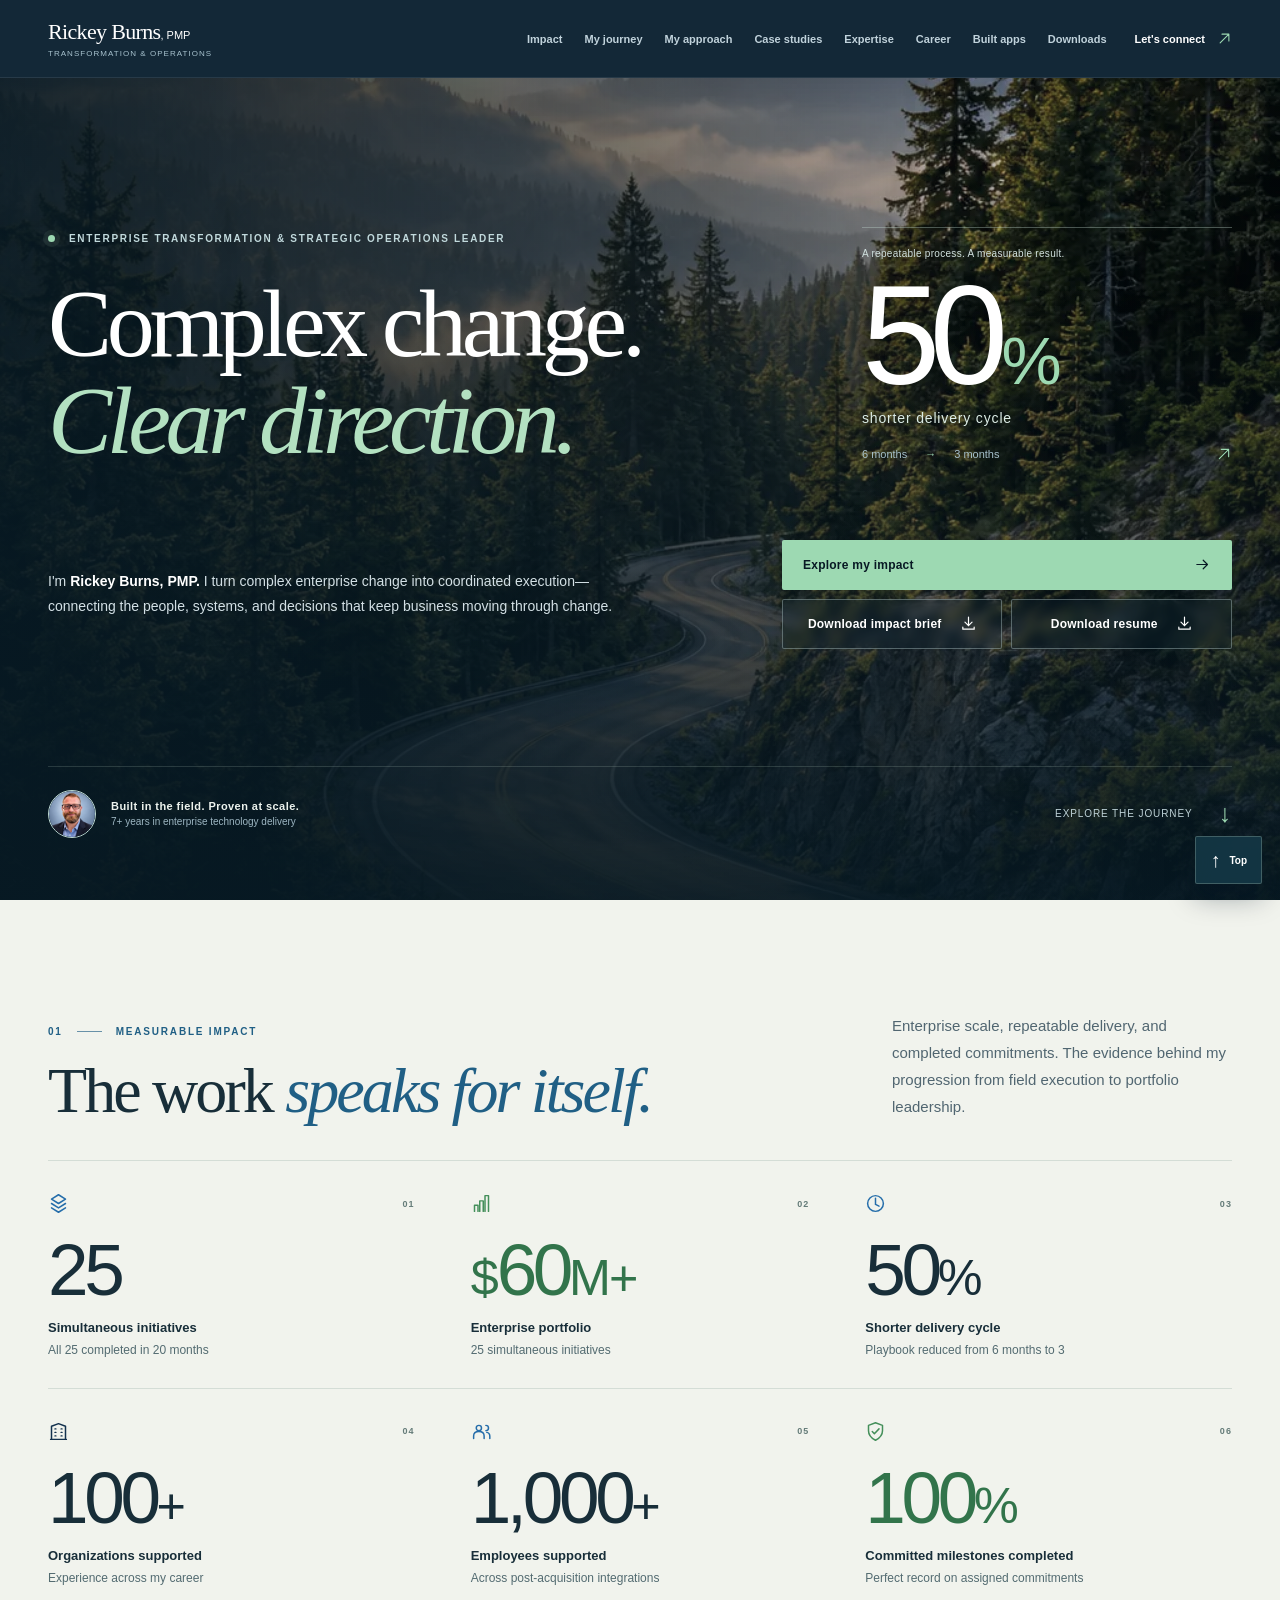
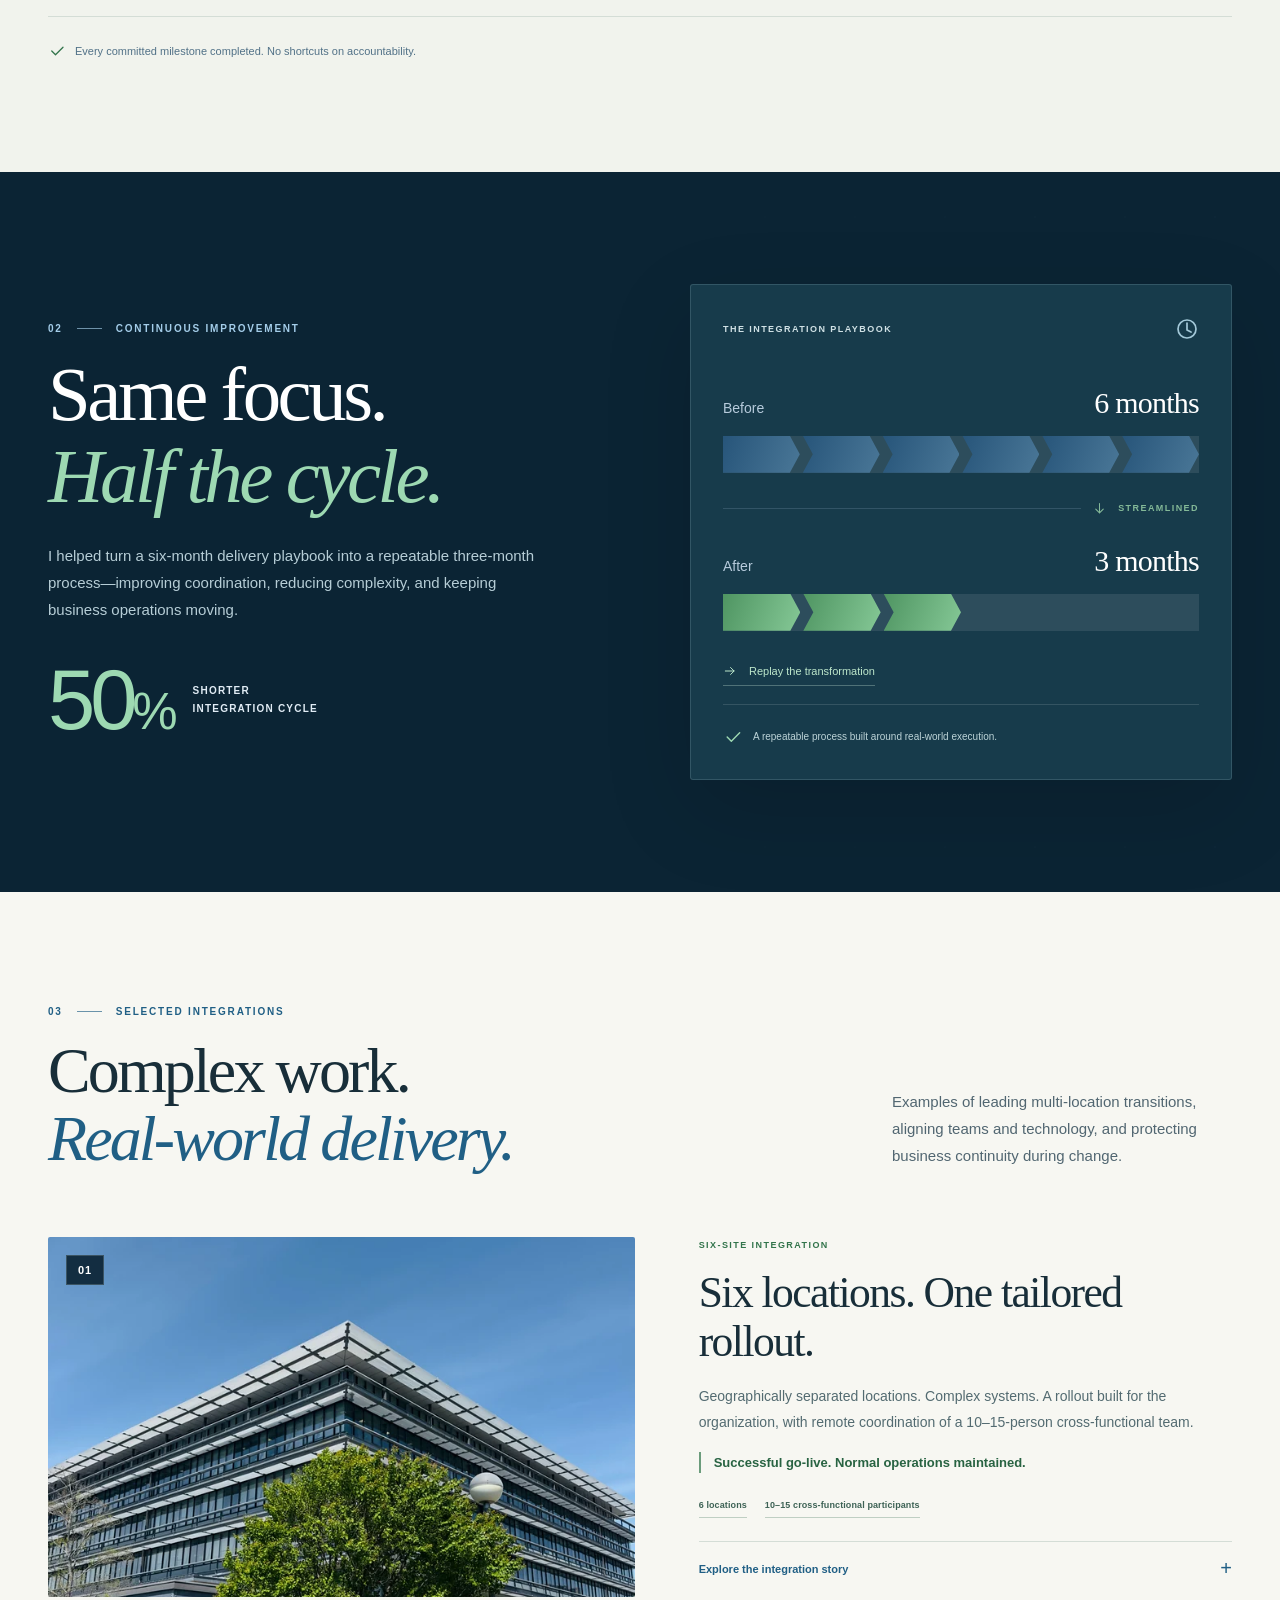
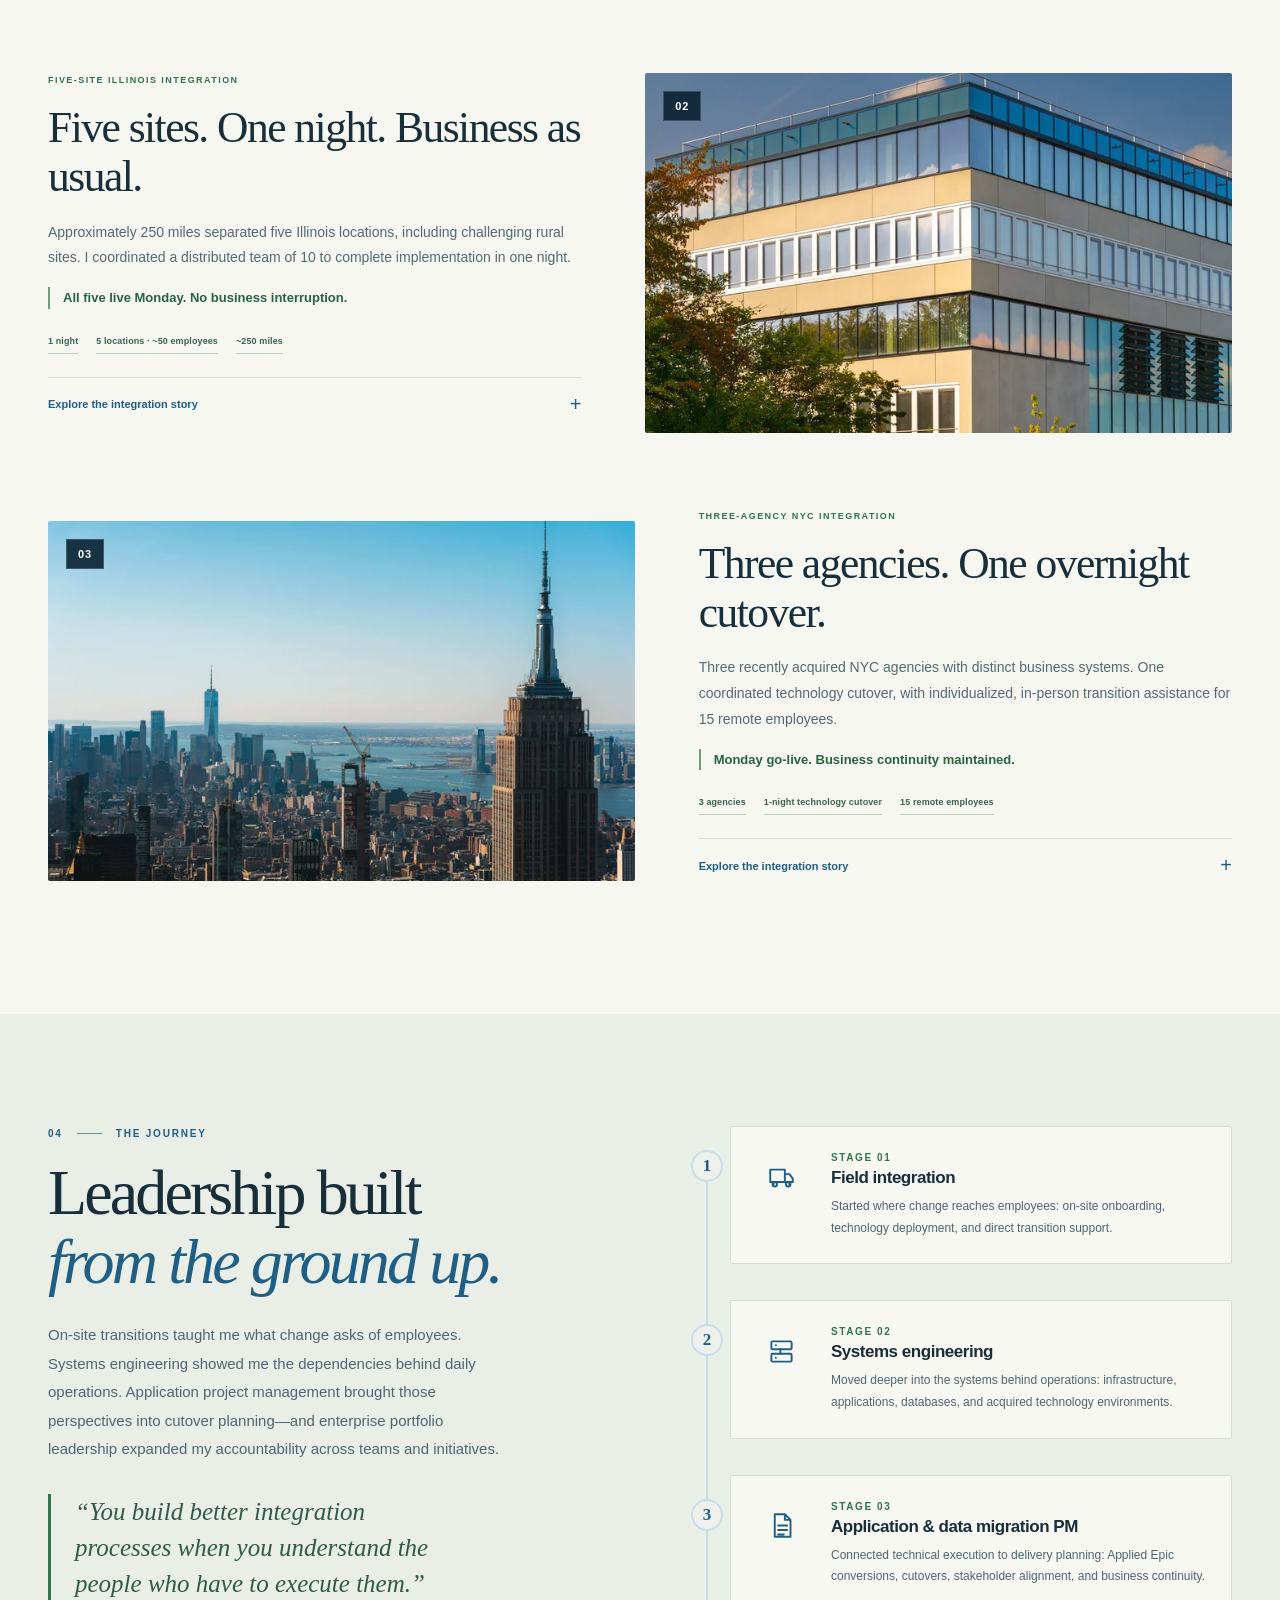
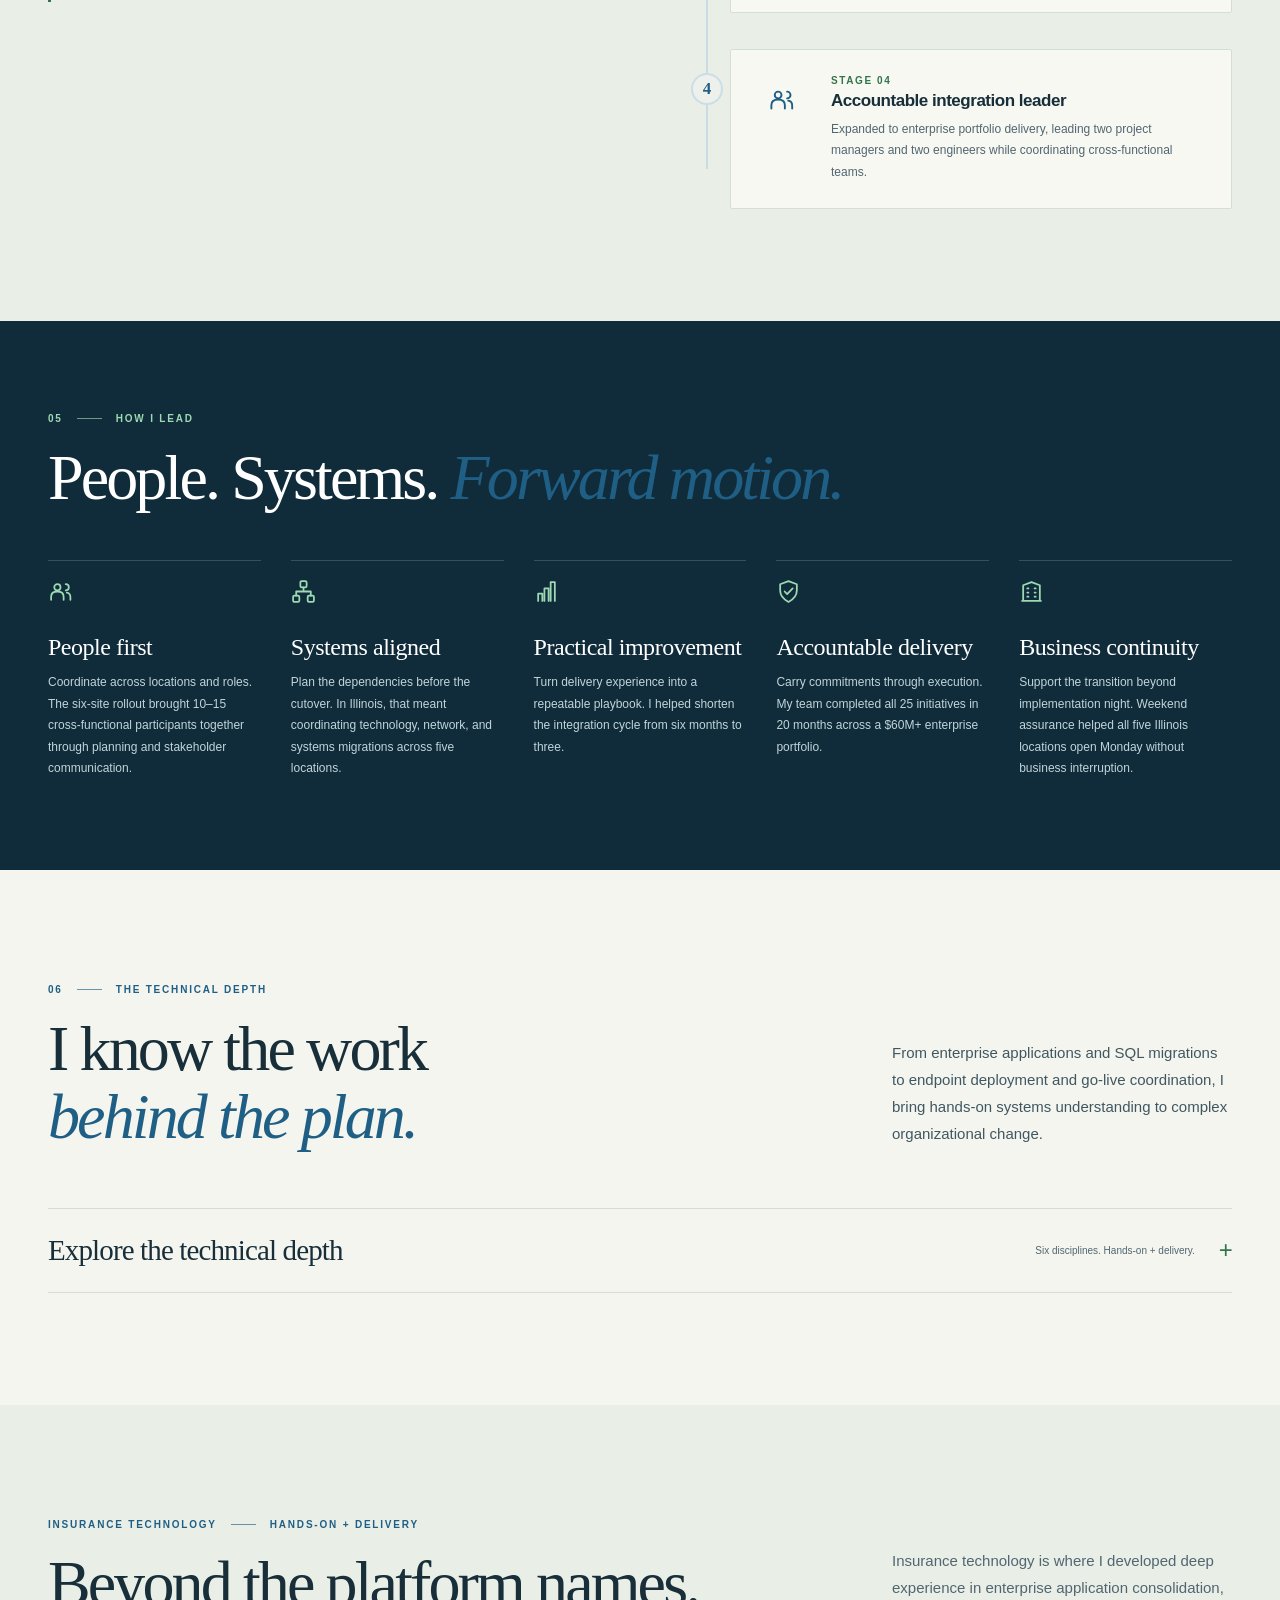
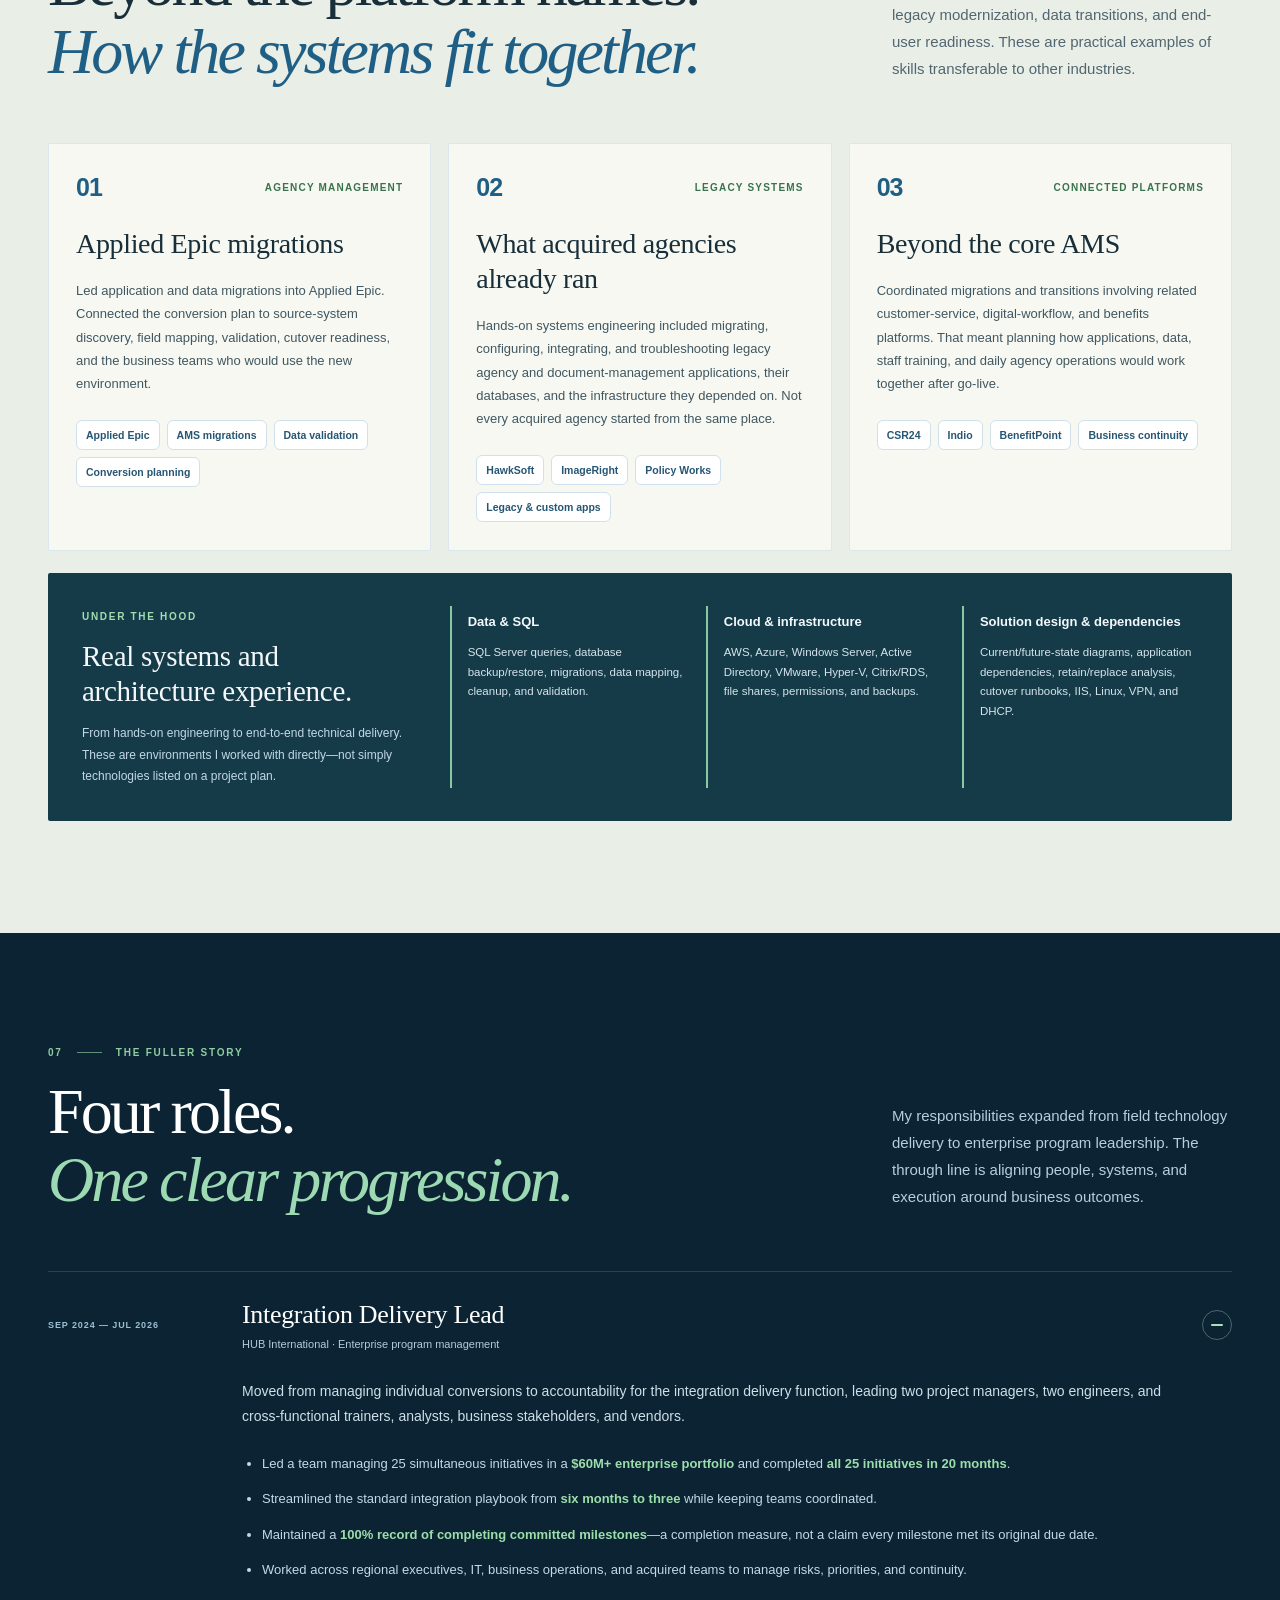
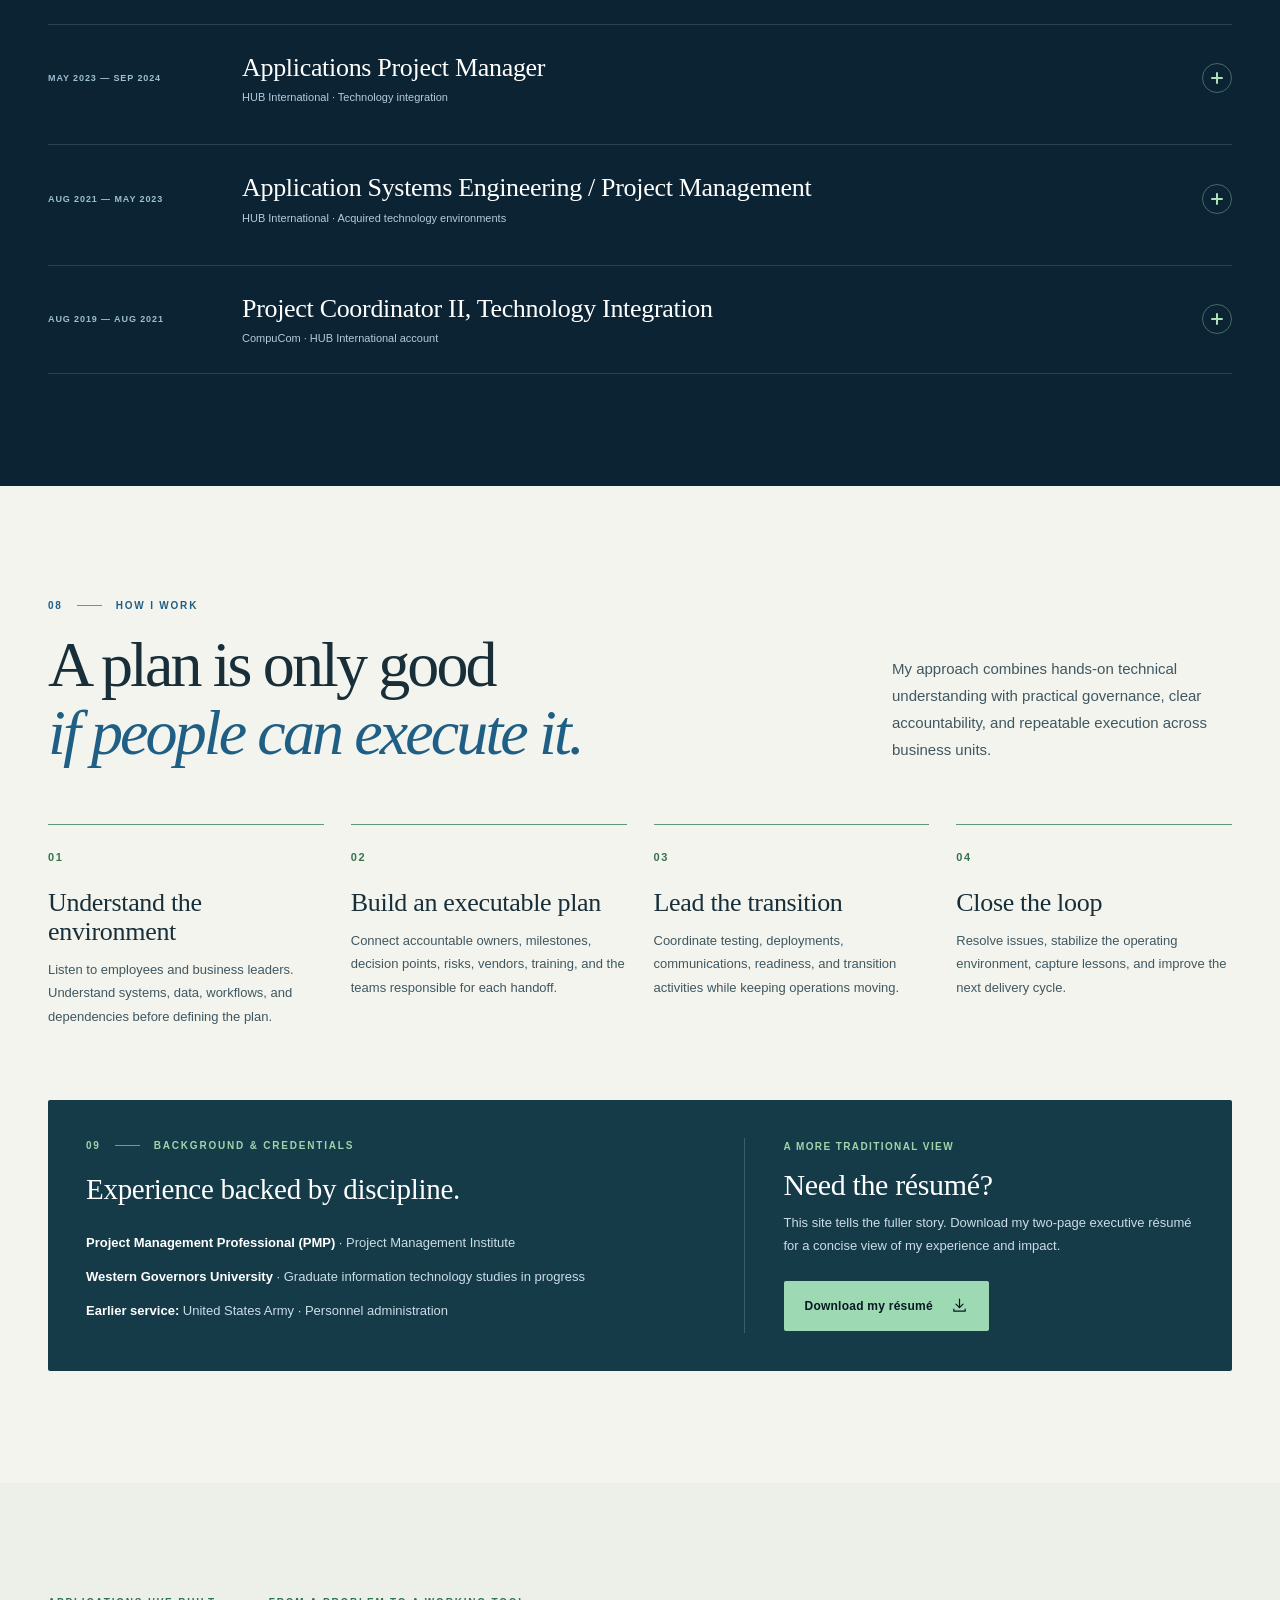
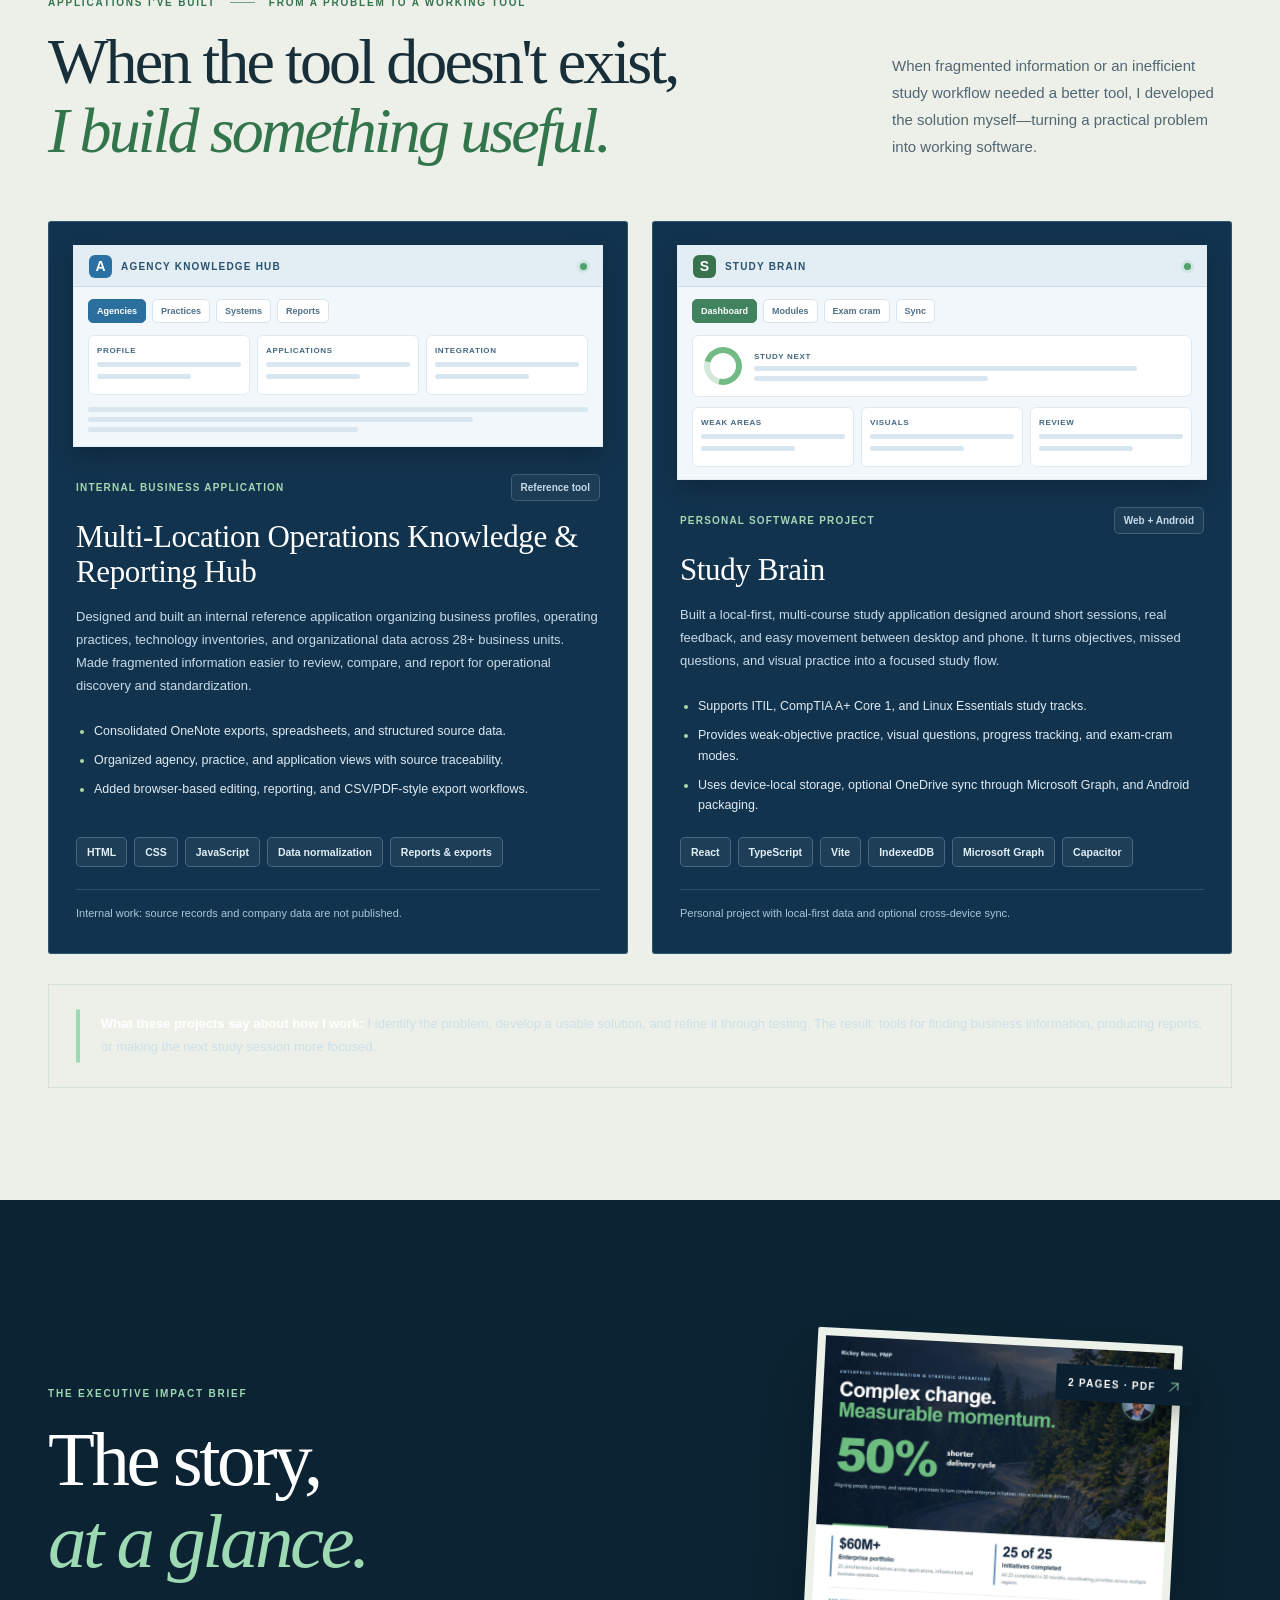
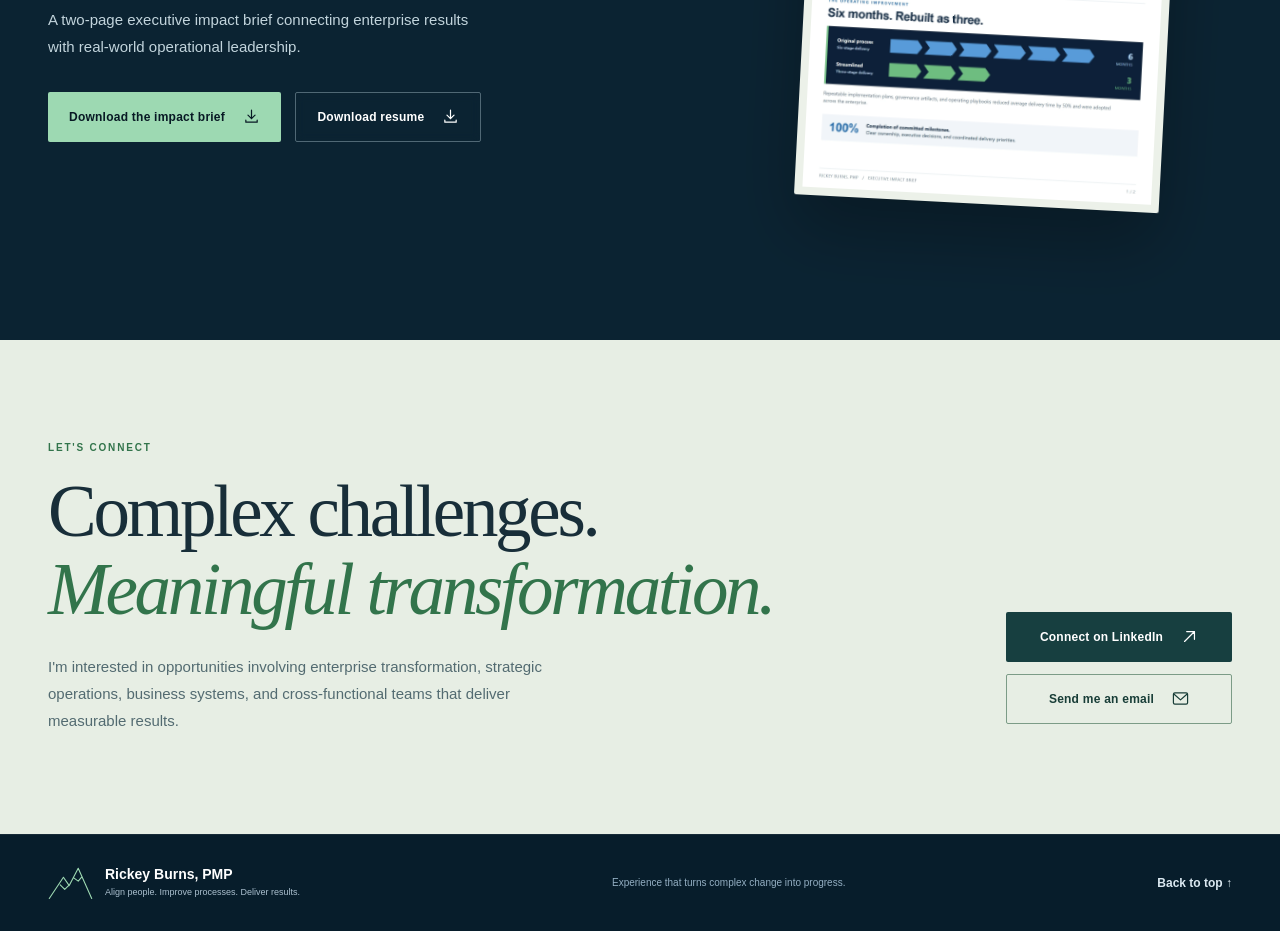
==== commit 3b356184: "Strengthen case evidence and restore full-resolution approved photography" ====
--- a/index.html
+++ b/index.html
@@ -62,7 +62,7 @@
       <div class="shell cinema-layout">
         <div class="hero-heading"><p class="eyebrow light"><span class="signal-dot"></span> Enterprise Transformation &amp; Strategic Operations Leader</p><h1 id="hero-title">Complex change.<br><em>Clear direction.</em></h1></div>
         <a class="hero-focal" href="#approach" aria-label="Explore the 50% shorter delivery cycle"><span class="focal-kicker">A repeatable process. A measurable result.</span><strong>50<span>%</span></strong><span class="focal-label">shorter delivery cycle</span><span class="focal-route"><span>6 months</span><i aria-hidden="true">→</i><span>3 months</span><svg class="icon" aria-hidden="true"><use href="#icon-up-right"/></svg></span></a>
-        <div class="hero-story"><p class="hero-intro">I'm <strong>Rickey Burns, PMP.</strong> I lead complex enterprise initiatives that connect business priorities, people, technology, and processes—helping organizations standardize operations and make change work in practice.</p><div class="hero-actions">
+        <div class="hero-story"><p class="hero-intro">I'm <strong>Rickey Burns, PMP.</strong> I turn complex enterprise change into coordinated execution—connecting the people, systems, and decisions that keep business moving through change.</p><div class="hero-actions">
             <a class="btn btn-primary" href="#impact">Explore my impact <svg class="icon" aria-hidden="true"><use href="#icon-arrow"/></svg></a>
             <a class="btn btn-ghost" href="assets/docs/Rickey_Burns_Enterprise_Transformation_Case_Study.pdf" download="Rickey_Burns_Enterprise_Transformation_Case_Study.pdf">Download impact brief <svg class="icon" aria-hidden="true"><use href="#icon-download"/></svg></a>
             <a class="btn btn-ghost" href="assets/docs/Rickey_Burns_Executive_Resume.pdf" download>Download resume <svg class="icon" aria-hidden="true"><use href="#icon-download"/></svg></a>
@@ -75,7 +75,7 @@
       <div class="shell">
         <div class="section-heading" data-reveal>
           <div><p class="eyebrow">01 <span class="eyebrow-divider"></span> MEASURABLE IMPACT</p><h2 id="impact-title">The work <em>speaks for itself.</em></h2></div>
-          <p>Results that reflect delivery, business scale, and a commitment to completing what I set out to do.</p>
+          <p>Enterprise scale, repeatable delivery, and completed commitments. The evidence behind my progression from field execution to portfolio leadership.</p>
         </div>
         <div class="metrics-grid" id="metrics-grid" aria-label="Integration leadership results"></div>
         <div class="impact-footnote" data-reveal><svg class="icon" aria-hidden="true"><use href="#icon-check"/></svg> Every committed milestone completed. No shortcuts on accountability.</div>
@@ -117,7 +117,7 @@
         <div class="journey-intro" data-reveal>
           <p class="eyebrow">04 <span class="eyebrow-divider"></span> THE JOURNEY</p>
           <h2 id="journey-title">Leadership built<br><em>from the ground up.</em></h2>
-          <p>I started with hands-on technology transitions and grew into leading enterprise programs, cross-functional teams, and operational change. That foundation helps me connect strategy with the work required to deliver it.</p>
+          <p>On-site transitions taught me what change asks of employees. Systems engineering showed me the dependencies behind daily operations. Application project management brought those perspectives into cutover planning—and enterprise portfolio leadership expanded my accountability across teams and initiatives.</p>
           <div class="journey-quote">“You build better integration processes when you understand the people who have to execute them.”</div>
         </div>
         <div class="timeline" id="career-timeline" aria-label="Career progression"></div>
@@ -280,7 +280,7 @@
       <div class="shell">
         <div class="section-heading" data-reveal>
           <div><p class="eyebrow light">APPLICATIONS I'VE BUILT <span class="eyebrow-divider"></span> FROM A PROBLEM TO A WORKING TOOL</p><h2 id="projects-title">When the tool doesn't exist,<br><em>I build something useful.</em></h2></div>
-          <p>Two projects that show the other side of my experience: translating messy, real-world needs into working software that people can actually use.</p>
+          <p>When fragmented information or an inefficient study workflow needed a better tool, I developed the solution myself—turning a practical problem into working software.</p>
         </div>
         <div class="built-apps-grid">
           <article class="built-app-card" data-reveal>
@@ -328,7 +328,7 @@
             </div>
           </article>
         </div>
-        <div class="apps-takeaway" data-reveal><span class="apps-takeaway-accent"></span><p><strong>What these projects say about how I work:</strong> I can translate business or learning problems into usable interfaces, organize messy information, and take a working application through testing and refinement—not just write the plan.</p></div>
+        <div class="apps-takeaway" data-reveal><span class="apps-takeaway-accent"></span><p><strong>What these projects say about how I work:</strong> I identify the problem, develop a usable solution, and refine it through testing. The result: tools for finding business information, producing reports, or making the next study session more focused.</p></div>
       </div>
     </section>
 
--- a/assets/css/cinematic.css
+++ b/assets/css/cinematic.css
@@ -26,3 +26,8 @@
 @media(prefers-reduced-motion:reduce){html{scroll-behavior:auto}*,*:before,*:after{animation:none!important;transition:none!important}.hero-landscape img,.poster-frame,.poster-frame:hover,.case-image img{transform:none!important}.motion-ready [data-reveal]:not(.visible){opacity:1;transform:none}}
 
 .built-apps-section .eyebrow,.contact-section .eyebrow{color:#32744b}
+
+/* Targeted case evidence emphasis; approved Cinematic Journey layout retained. */
+.case-description{min-height:0;margin-bottom:0}
+.case-outcome{color:#286342;border-left:2px solid #6b9c7c;padding-left:13px;margin:16px 0 0;font-size:13px;font-weight:650;line-height:1.65}
+@media(max-width:480px){.case-outcome{font-size:12px}}
